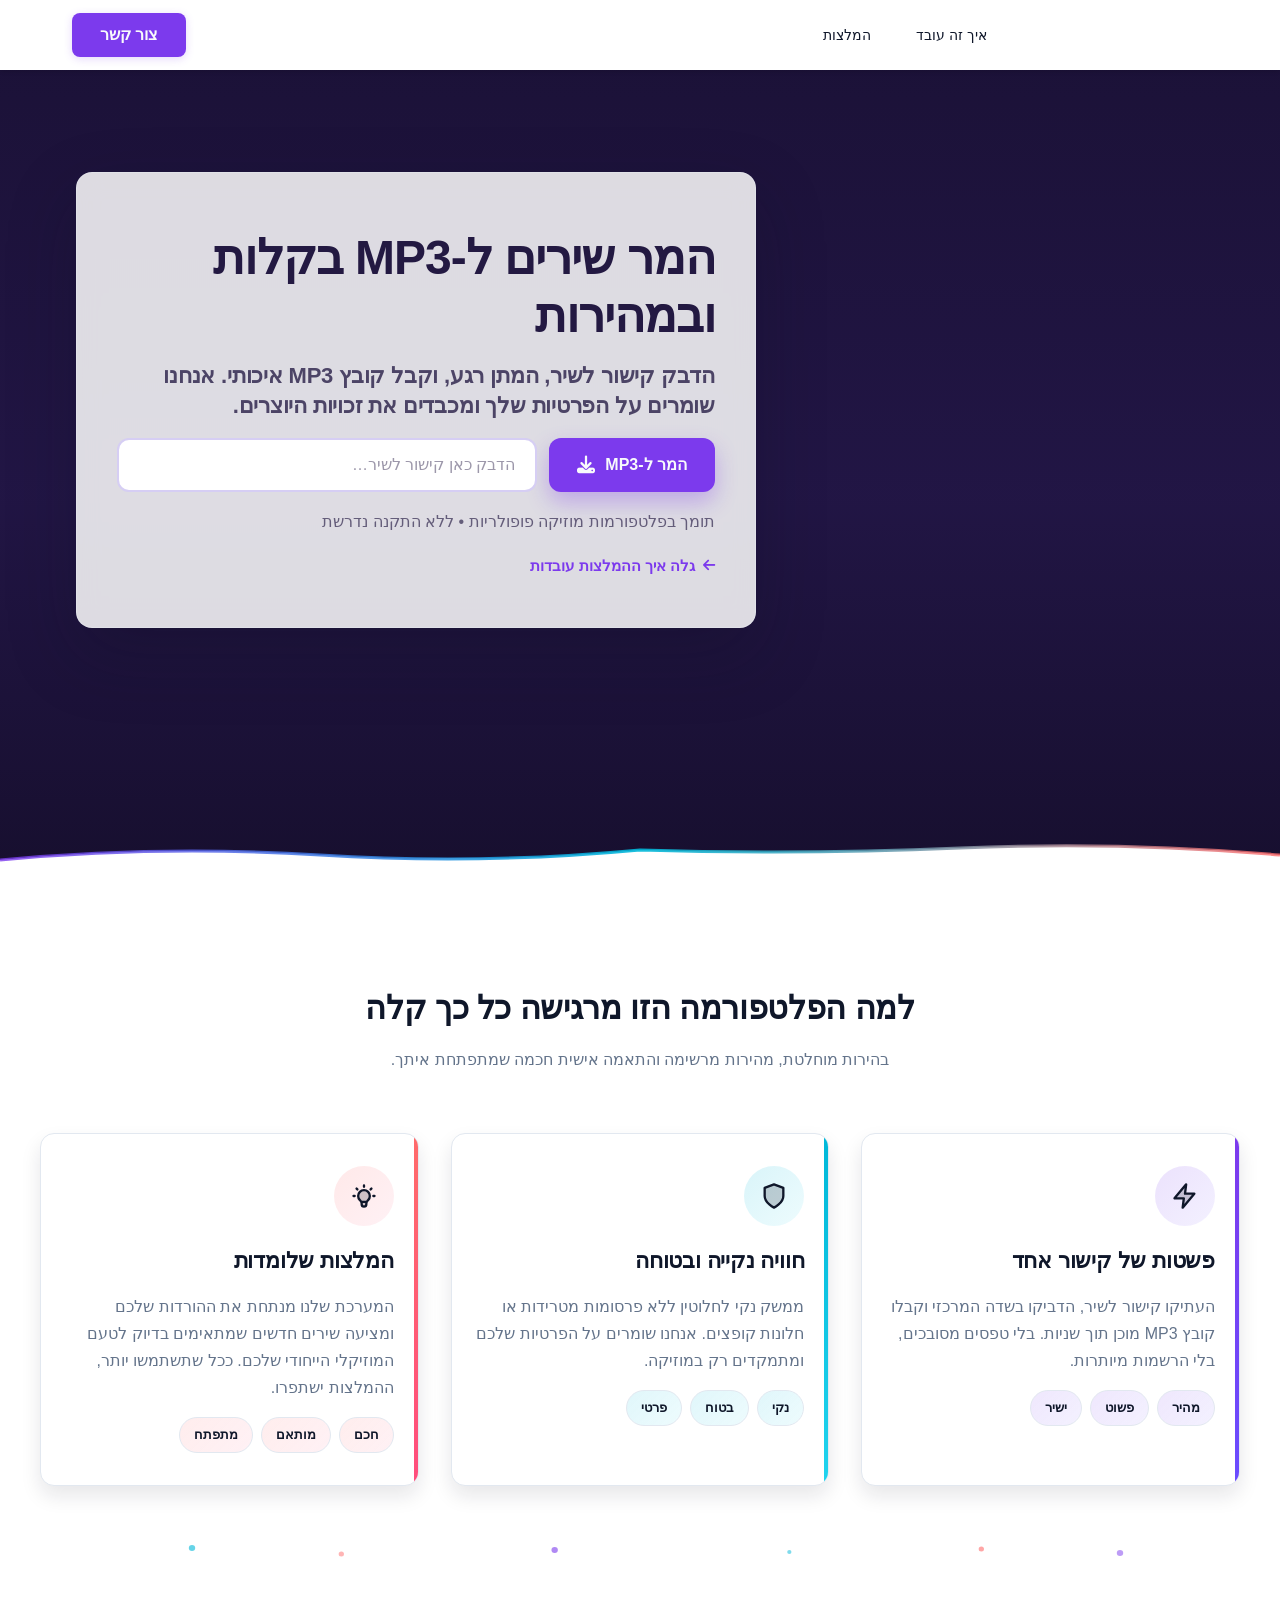
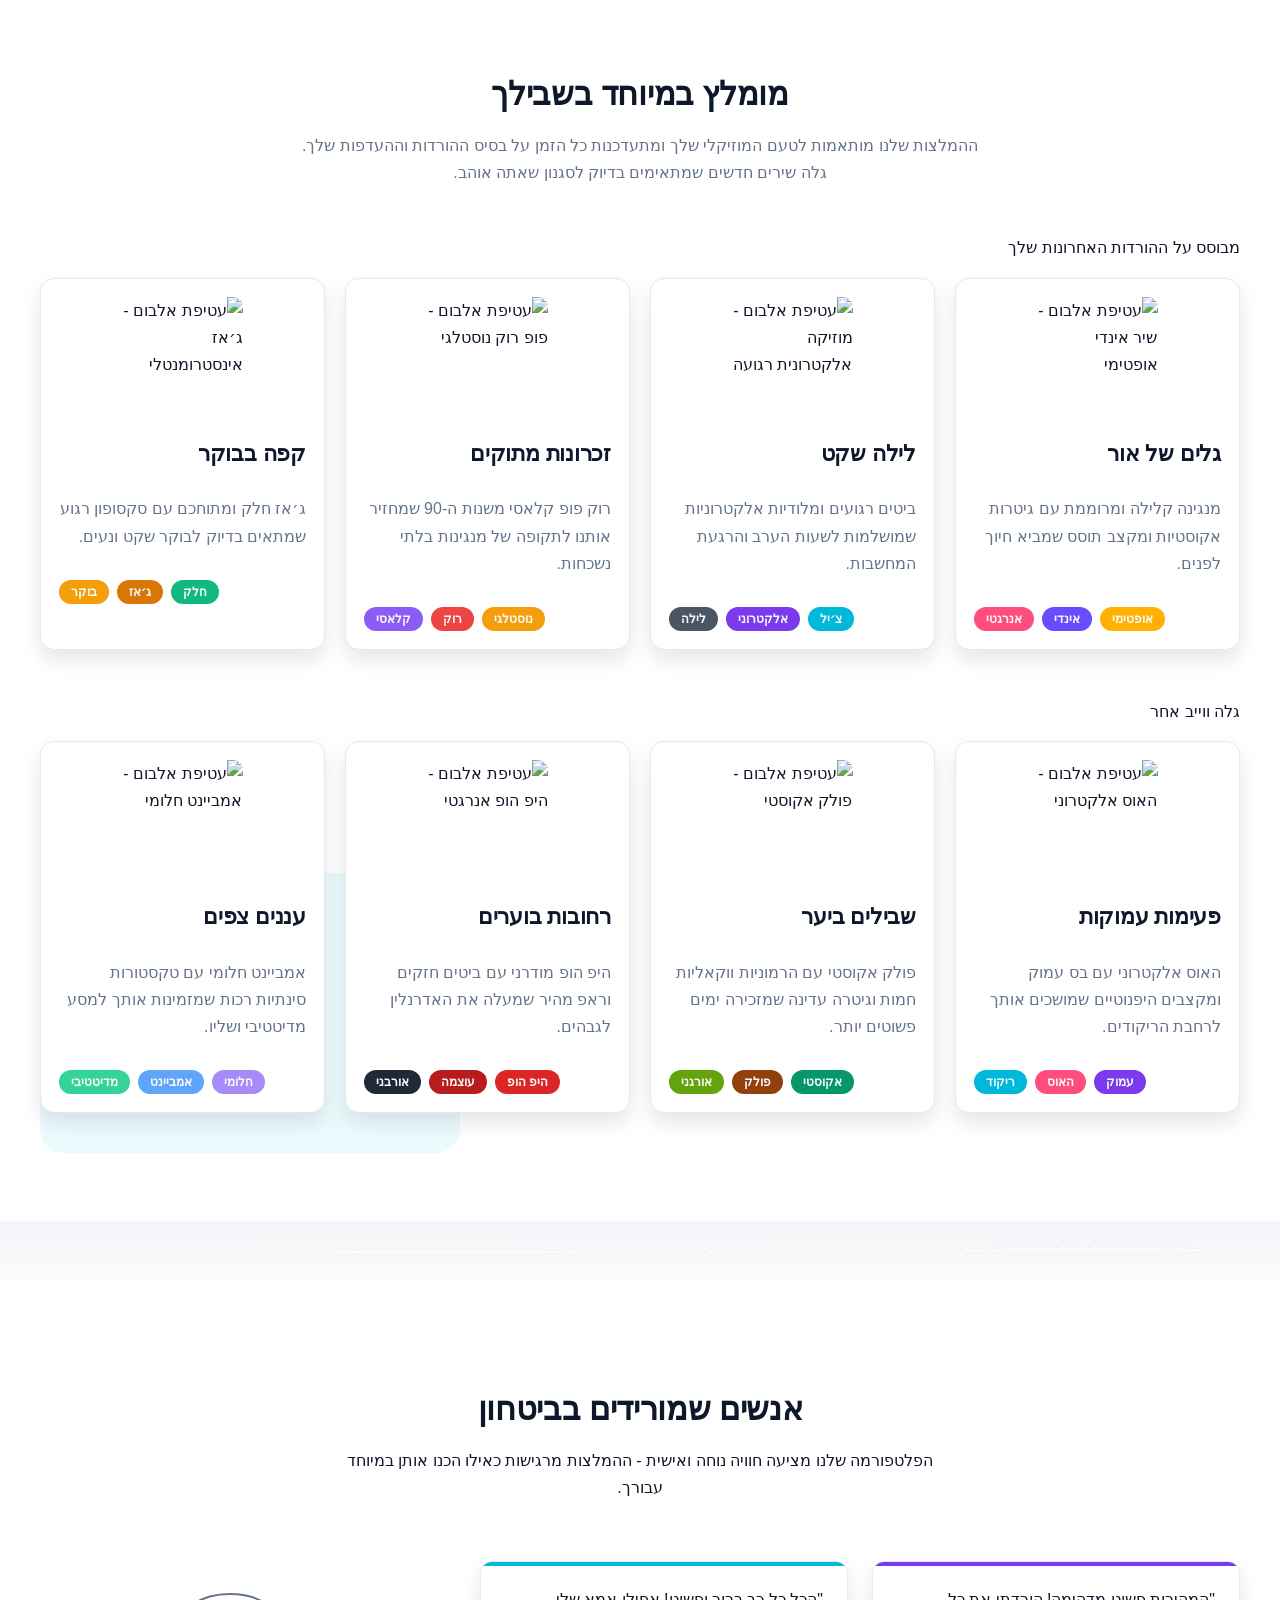
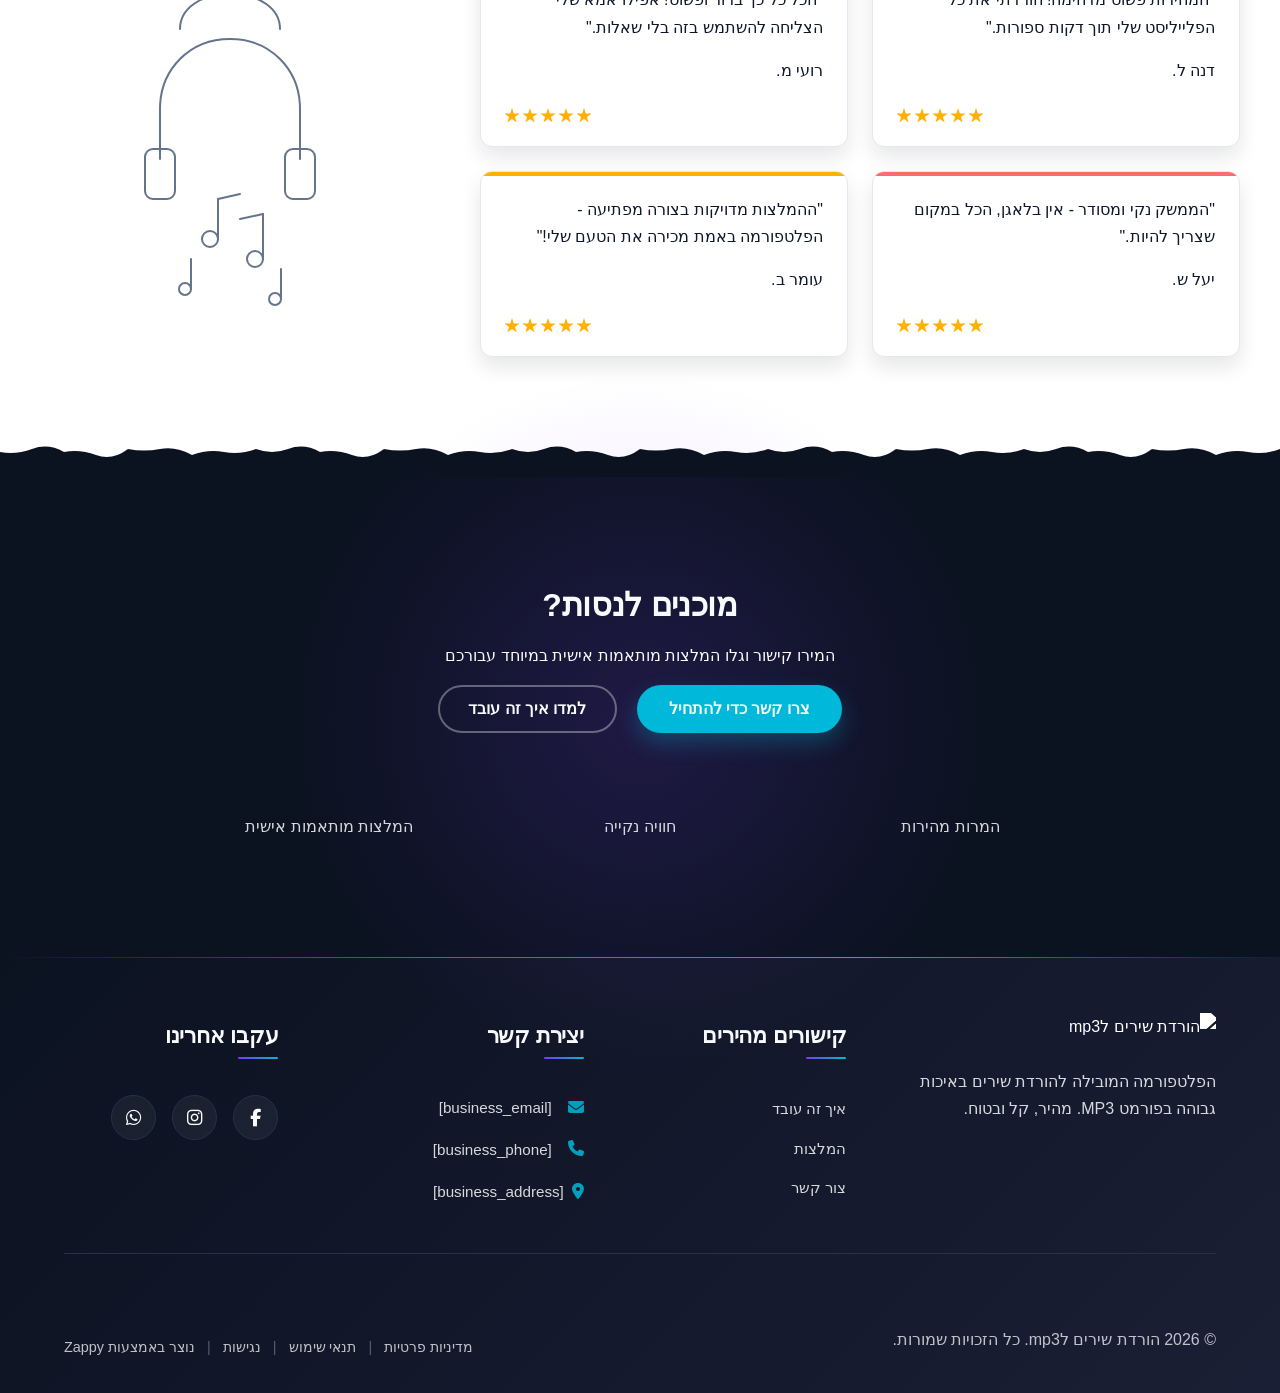
==== public/index.html @ da648899 "Background sync: Progressive GitHub Sync" ====
<!doctype html><html dir="rtl" lang="he"><head><meta charset="UTF-8"><meta content="width=device-width,initial-scale=1" name="viewport"><meta content="index, follow" name="robots"><title>המר והורד שירים באיכות מושלמת — הורדת שירים לmp3</title><meta content="פלטפורמת הורדת שירים חכמה עם מנוע המלצות אישי. המר שירים ל-MP3 באיכות גבוהה בקליק אחד וגלה מוזיקה חדשה המותאמת בדיוק לטעם שלך." name="description"><meta content="הורדת שירים לmp3, המרת שירים ל-MP3, הורדת שירים mp3 בחינם, מוזיקה דיגיטלית, פלטפורמת מוזיקה" name="keywords"><script>!function(){"use strict";var t="79d9c6de-2b30-44ab-995c-a92925bf8f24",e="https://api.zappy5.com/api/analytics/track",a=18e5,n=2592e6,o=!0,i=!0,r=!0;var s=function(){var e="zappy_visitor_"+t,a=null;try{if(a=localStorage.getItem(e)){var o=JSON.parse(a),i=Date.now();if(i-o.created<n)return o.lastSeen=i,localStorage.setItem(e,JSON.stringify(o)),o.id}}catch(t){console.warn("Zappy Analytics: LocalStorage not available")}var r="zv_"+Date.now()+"_"+Math.random().toString(36).substr(2,9);try{localStorage.setItem(e,JSON.stringify({id:r,created:Date.now(),lastSeen:Date.now()}))}catch(t){}return r}(),c=function(){var e="zappy_session_"+t,n=null;try{if(n=sessionStorage.getItem(e)){var o=JSON.parse(n),i=Date.now();if(i-o.timestamp<a)return o.timestamp=i,sessionStorage.setItem(e,JSON.stringify(o)),o.id}}catch(t){console.warn("Zappy Analytics: SessionStorage not available")}var r="zs_"+Date.now()+"_"+Math.random().toString(36).substr(2,9);try{sessionStorage.setItem(e,JSON.stringify({id:r,timestamp:Date.now()}))}catch(t){}return r}();function l(a,n){n=n||{};var o={website_id:t,event_type:a,page_path:window.location.pathname,referrer:document.referrer||"direct",visitor_id:s,session_id:c,metadata:n};if(navigator.sendBeacon){var i=new Blob([JSON.stringify(o)],{type:"application/json"});navigator.sendBeacon(e,i)}else fetch(e,{method:"POST",headers:{"Content-Type":"application/json"},body:JSON.stringify(o),keepalive:!0}).catch(function(t){console.warn("Zappy Analytics: Failed to track event",t)})}o&&l("pageview",{title:document.title,url:window.location.href}),i&&document.addEventListener("click",function(t){var e=t.target;if("BUTTON"===e.tagName||e.closest("button")){var a="BUTTON"===e.tagName?e:e.closest("button");l("click",{element:"button",text:a.textContent.trim().substring(0,100),id:a.id||null,class:a.className||null})}else if("A"===e.tagName||e.closest("a")){var n="A"===e.tagName?e:e.closest("a");l("navigation",{element:"link",text:n.textContent.trim().substring(0,100),href:n.href,external:n.hostname!==window.location.hostname})}},!0),r&&document.addEventListener("submit",function(t){var e=t.target;l("form_submit",{form_id:e.id||null,form_name:e.name||null,form_action:e.action||null,form_method:e.method||"GET"})},!0);var d=Date.now();window.addEventListener("beforeunload",function(){l("page_unload",{time_on_page:Math.floor((Date.now()-d)/1e3),page_path:window.location.pathname})}),window.zappyAnalytics={track:l,getVisitorId:function(){return s},getSessionId:function(){return c}}}()</script><meta content="המר והורד שירים באיכות מושלמת — הורדת שירים לmp3" property="og:title"><meta content="פלטפורמת הורדת שירים חכמה עם מנוע המלצות אישי. המר שירים ל-MP3 באיכות גבוהה בקליק אחד וגלה מוזיקה חדשה המותאמת בדיוק לטעם שלך." property="og:description"><meta content="website" property="og:type"><meta content="he_IL" property="og:locale"><meta content="summary_large_image" name="twitter:card"><meta content="המר והורד שירים באיכות מושלמת — הורדת שירים לmp3" name="twitter:title"><meta content="פלטפורמת הורדת שירים חכמה עם מנוע המלצות אישי. המר שירים ל-MP3 באיכות גבוהה בקליק אחד וגלה מוזיקה חדשה המותאמת בדיוק לטעם שלך." name="twitter:description"><link href="https://cdnjs.cloudflare.com/ajax/libs/font-awesome/6.4.0/css/all.min.css" rel="stylesheet"><link href="/assets/favicon.ico" rel="icon" type="image/x-icon"><link href="/assets/favicon-16x16.png" rel="icon" type="image/png" sizes="16x16"><link href="/assets/favicon-32x32.png" rel="icon" type="image/png" sizes="32x32"><link href="/assets/favicon-48x48.png" rel="icon" type="image/png" sizes="48x48"><link href="/assets/favicon-192x192.png" rel="icon" type="image/png" sizes="192x192"><link href="/assets/favicon-512x512.png" rel="icon" type="image/png" sizes="512x512"><link href="/assets/apple-touch-icon.png" rel="apple-touch-icon"><link href="https://cdn.jsdelivr.net/npm/vanilla-cookieconsent@3/dist/cookieconsent.css" rel="stylesheet"><script src="https://cdn.jsdelivr.net/npm/vanilla-cookieconsent@3/dist/cookieconsent.umd.js"></script><script src="https://cdn.jsdelivr.net/gh/mickidum/acc_toolbar/acctoolbar/acctoolbar.min.js"></script><link href="/styles.css" rel="stylesheet"><style id="zappy-dropdown-submenu-styles">#navMenu li:has(.sub-menu),.nav-menu li:has(.sub-menu),.navbar li:has(.sub-menu),nav li:has(.sub-menu){position:relative}#navMenu .sub-menu,.nav-menu .sub-menu,.navbar .sub-menu,nav .sub-menu{display:block!important;position:absolute!important;top:100%;left:0;min-width:220px;background:#fff;border-radius:8px;box-shadow:0 8px 25px rgba(0,0,0,.15);padding:8px 0;opacity:0;visibility:hidden;transform:translateY(10px);transition:all .3s ease;z-index:1000;list-style:none;pointer-events:none}#navMenu li:hover>.sub-menu,.nav-menu li:hover>.sub-menu,.navbar li:hover>.sub-menu,nav li:hover>.sub-menu{opacity:1!important;visibility:visible!important;transform:translateY(0)!important;pointer-events:auto!important}.sub-menu li{list-style:none;margin:0;padding:0}.sub-menu a{display:block!important;padding:10px 16px!important;color:var(--text-dark,#333)!important;font-weight:500;text-decoration:none;white-space:nowrap;transition:background-color .2s}.sub-menu a:hover{background-color:#f5f5f5}[dir=rtl] .nav-menu .sub-menu,[dir=rtl] .navbar .sub-menu,[dir=rtl] nav .sub-menu,html[lang=ar] .nav-menu .sub-menu,html[lang=ar] .navbar .sub-menu,html[lang=ar] nav .sub-menu,html[lang=he] .nav-menu .sub-menu,html[lang=he] .navbar .sub-menu,html[lang=he] nav .sub-menu{left:auto!important;right:0!important}.sub-menu:empty,.sub-menu:not(:has(li)),.sub-menu:not(:has(li:not(.zappy-hidden-menu-item))){display:none!important;opacity:0!important;visibility:hidden!important;pointer-events:none!important}li:has(.menu-group-title):hover>.sub-menu{opacity:1!important;visibility:visible!important;transform:translateY(0)!important;pointer-events:auto!important}#navMenu>li>.menu-group-title,.nav-menu>li>.menu-group-title{display:inline-block;padding:.5rem 1rem;cursor:default;user-select:none}@media (max-width:768px){#navMenu .sub-menu,.nav-menu .sub-menu,.navbar .sub-menu,nav .sub-menu{position:static!important;transform:none!important;box-shadow:none!important;background:0 0!important;max-height:0;overflow:hidden;opacity:0;visibility:hidden;transition:max-height .3s ease,opacity .3s ease;padding:0!important;border-radius:0!important}.sub-menu.mobile-expanded{max-height:500px!important;opacity:1!important;visibility:visible!important;padding:8px 0 8px 16px!important}[dir=rtl] .sub-menu.mobile-expanded,html[lang=he] .sub-menu.mobile-expanded{padding:8px 16px 8px 0!important}#navMenu li:hover>.sub-menu,.nav-menu li:hover>.sub-menu,.navbar li:hover>.sub-menu,nav li:hover>.sub-menu{opacity:0;visibility:hidden;pointer-events:none}#navMenu li>.sub-menu.mobile-expanded,.nav-menu li>.sub-menu.mobile-expanded,.navbar li>.sub-menu.mobile-expanded,nav li>.sub-menu.mobile-expanded{opacity:1!important;visibility:visible!important;pointer-events:auto!important}#navMenu li:has(.sub-menu),.nav-menu li:has(.sub-menu),.navbar li:has(.sub-menu),nav li:has(.sub-menu){display:flex!important;flex-wrap:wrap!important;align-items:center!important;position:relative!important;min-height:44px!important}#navMenu li:has(.sub-menu)>a,.nav-menu li:has(.sub-menu)>a,.navbar li:has(.sub-menu)>a,nav li:has(.sub-menu)>a{flex:1!important;min-width:0!important}#navMenu li:has(.sub-menu)>.menu-group-title,.nav-menu li:has(.sub-menu)>.menu-group-title,.navbar li:has(.sub-menu)>.menu-group-title,nav li:has(.sub-menu)>.menu-group-title{flex:1!important;min-width:0!important;padding:0!important;line-height:inherit!important}#navMenu li:has(.sub-menu)>.sub-menu,.nav-menu li:has(.sub-menu)>.sub-menu,.navbar li:has(.sub-menu)>.sub-menu,nav li:has(.sub-menu)>.sub-menu{flex-basis:100%!important;width:100%!important}#navMenu li:has(.sub-menu)>a [class*=arrow],#navMenu li:has(.sub-menu)>a [class*=chevron],.nav-menu li:has(.sub-menu)>a .fa-angle-down,.nav-menu li:has(.sub-menu)>a .fa-chevron-down,.nav-menu li:has(.sub-menu)>a [class*=arrow],.nav-menu li:has(.sub-menu)>a [class*=chevron],nav li:has(.sub-menu)>a [class*=arrow],nav li:has(.sub-menu)>a [class*=chevron]{display:none!important;visibility:hidden!important}.mobile-submenu-toggle{display:flex!important;align-items:center!important;justify-content:center!important;width:44px!important;height:auto!important;background:0 0!important;border:none!important;cursor:pointer!important;color:var(--text-dark)!important;position:static!important;flex-shrink:0!important;align-self:stretch!important;z-index:2!important;padding:0!important;margin:0!important}.mobile-submenu-toggle::after{content:''!important;width:0!important;height:0!important;border-left:6px solid transparent!important;border-right:6px solid transparent!important;border-top:7px solid currentColor!important;transition:transform .3s ease!important}.mobile-submenu-toggle.expanded::after{transform:rotate(180deg)!important}.sub-menu a{padding:10px 0!important;display:block!important;color:var(--text-dark)!important}.navbar .sub-menu li a,.zappy-products-dropdown .sub-menu a,nav.navbar .sub-menu li a{color:var(--text-dark)!important}}@media (min-width:769px){.mobile-submenu-toggle{display:none!important}}</style><style id="mobile-lang-menu-deployed-css">@media (max-width:768px){.lang-switcher,.nav-container .lang-switcher,.nav-cta-container .lang-switcher,.nav-ecommerce-icons .lang-switcher,.nav-icons-left .lang-switcher,.navbar .lang-switcher,.navbar .nav-cta-container .lang-switcher{display:none!important}.mobile-lang-menu{width:100%;border-top:1px solid rgba(128,128,128,.2);padding:8px 0 0 0;margin-top:8px}.mobile-lang-toggle{display:flex!important;align-items:center;justify-content:space-between;width:100%;padding:12px 16px;background:0 0;border:none;cursor:pointer;font-size:15px;color:inherit;font-family:inherit}.mobile-lang-toggle::after{content:'';display:inline-block;width:8px;height:8px;border-right:2px solid currentColor;border-bottom:2px solid currentColor;transform:rotate(45deg);transition:transform .3s ease;margin-left:8px}.mobile-lang-toggle.expanded::after{transform:rotate(-135deg)}.mobile-lang-options{max-height:0;overflow:hidden;transition:max-height .3s ease}.mobile-lang-options.expanded{max-height:300px}.mobile-lang-option{display:flex!important;align-items:center;gap:10px;padding:10px 24px;text-decoration:none;color:inherit;font-size:14px;font-family:inherit}.mobile-lang-option:hover{background:rgba(128,128,128,.1)}.mobile-lang-option.active{font-weight:600;opacity:.7;pointer-events:none}.mobile-lang-option img{width:20px;height:20px;border-radius:50%}}@media (min-width:769px){.mobile-lang-menu{display:none!important}}</style><style id="zappy-widget-visibility">#mic-access-tool-box,#mic-access-tool-general-button,#mic-init-access-tool #mic-access-tool-box,#mic-init-access-tool #mic-access-tool-general-button,#mic-init-access-tool .mic-access-tool-general-button,._access-icon,._access-menu,.mic-access-tool-box,.mic-access-tool-general-button,div[id*=mic-access-tool-box]{display:none!important;visibility:hidden!important;opacity:0!important;pointer-events:none!important}</style></head><body><nav class="navbar" dir="rtl"><button class="mobile-toggle" aria-label="Menu" id="mobileToggle"><svg viewbox="0 0 24 24" fill="none" height="24" width="24" class="hamburger-icon"><path d="M3 12h18M3 6h18M3 18h18" stroke="currentColor" stroke-width="2" stroke-linecap="round"></path></svg><svg viewbox="0 0 24 24" fill="none" height="24" width="24" class="close-icon" style="display:none"><path d="M18 6L6 18M6 6l12 12" stroke="currentColor" stroke-width="2" stroke-linecap="round"></path></svg></button><button class="phone-header-btn" aria-label="Call"><svg viewbox="0 0 24 24" fill="currentColor" height="20" width="20"><path d="M22 16.92v3a2 2 0 0 1-2.18 2 19.79 19.79 0 0 1-8.63-3.07 19.5 19.5 0 0 1-6-6 19.79 19.79 0 0 1-3.07-8.67A2 2 0 0 1 4.11 2h3a2 2 0 0 1 2 1.72 12.84 12.84 0 0 0 .7 2.81 2 2 0 0 1-.45 2.11L8.09 9.91a16 16 0 0 0 6 6l1.27-1.27a2 2 0 0 1 2.11-.45 12.84 12.84 0 0 0 2.81.7A2 2 0 0 1 22 16.92z"></path></svg></button><div class="nav-container"><div class="nav-right-group"><div class="nav-brand"><a href="/" class="logo-link"><img alt="הורדת שירים לmp3" src="/assets/business-logo.webp" class="logo"></a></div><ul class="nav-menu" id="navMenu"><li><a href="/how-it-works">איך זה עובד</a></li><li><a href="/recommendations">המלצות</a></li></ul></div><div class="nav-cta-container"><a href="/contact" class="nav-cta-btn">צור קשר</a></div></div></nav><script>window.addEventListener("load",function(){const e=document.querySelector(".navbar, nav, header");if(!e)return void console.log("[Navbar] Navbar element not found");let t=document.getElementById("mobileToggle")||document.querySelector(".mobile-toggle")||document.querySelector(".hamburger")||document.querySelector(".hamburger-menu")||document.querySelector(".menu-toggle")||document.querySelector(".burger-menu")||document.querySelector('[aria-label="Menu"]')||document.querySelector('[aria-label="תפריט"]');const o=document.querySelector(".phone-header-btn"),n=window.getComputedStyle(e);let r=n.backgroundColor;if(console.log("[Navbar] Initial navbar background:",r),"transparent"===r||"rgba(0, 0, 0, 0)"===r||r.startsWith("rgba")&&r.includes(", 0)")){const e=n.backgroundImage;if(e&&"none"!==e)console.log("[Navbar] Navbar has background image/gradient, using dark text"),r="rgb(240, 240, 240)";else{const e=window.getComputedStyle(document.body).backgroundColor;console.log("[Navbar] Navbar transparent, using body background:",e),r=e}}const i=r.match(/\d+/g);if(i&&i.length>=3){const e=(.299*parseInt(i[0])+.587*parseInt(i[1])+.114*parseInt(i[2]))/255;console.log("[Navbar] Mobile button colors preserved from Claude CSS (luminance:",e.toFixed(2)+")");const n=document.createElement("style");n.id="zappy-mobile-nav-fix";document.documentElement.lang;document.documentElement.dir,n.textContent='\n        /* Hide mobile buttons on desktop, show only on mobile */\n        @media (min-width: 769px) {\n          .mobile-toggle,\n          .phone-header-btn {\n            display: none !important;\n          }\n        }\n        \n        /* Show and position mobile buttons correctly on mobile */\n        @media (max-width: 768px) {\n          .mobile-toggle,\n          .phone-header-btn {\n            position: absolute !important;\n            top: 50% !important;\n            transform: translateY(-50%) !important;\n            z-index: 1001 !important;\n            display: flex !important;\n            align-items: center !important;\n            justify-content: center !important;\n            width: 36px !important;\n            height: 36px !important;\n            border-radius: 50% !important;\n            border: none !important;\n            cursor: pointer !important;\n            padding: 6px !important;\n            background: none !important;\n            color: var(--nav-text, var(--text-dark)) !important;\n          }\n          \n          /* LTR positioning (default): hamburger LEFT, phone RIGHT */\n          html:not([dir="rtl"]):not([lang="he"]):not([lang="ar"]) .mobile-toggle,\n          html[dir="ltr"] .mobile-toggle {\n            left: 12px !important;\n            right: auto !important;\n          }\n          html:not([dir="rtl"]):not([lang="he"]):not([lang="ar"]) .phone-header-btn,\n          html[dir="ltr"] .phone-header-btn {\n            right: 12px !important;\n            left: auto !important;\n          }\n          \n          /* RTL positioning: hamburger RIGHT, phone LEFT */\n          html[dir="rtl"] .mobile-toggle,\n          html[lang="he"] .mobile-toggle,\n          html[lang="ar"] .mobile-toggle {\n            right: 12px !important;\n            left: auto !important;\n          }\n          html[dir="rtl"] .phone-header-btn,\n          html[lang="he"] .phone-header-btn,\n          html[lang="ar"] .phone-header-btn {\n            left: 12px !important;\n            right: auto !important;\n          }\n          \n          /* CRITICAL: Ensure nav-container has min-height on mobile */\n          /* All children are positioned absolutely/fixed on mobile, so height:auto collapses to 0 */\n          .nav-container {\n            min-height: 70px !important;\n            position: relative !important;\n          }\n          \n          /* Ensure SVG icons are properly sized and inherit color */\n          .mobile-toggle svg,\n          .phone-header-btn svg {\n            width: 24px !important;\n            height: 24px !important;\n            /* Don\'t force display - let JavaScript control hamburger/close toggle */\n          }\n          \n          /* Reset nav-cta-container on mobile - remove desktop box-shadow/padding */\n          /* that creates a visible ghost box when CTA button is hidden */\n          .nav-cta-container {\n            box-shadow: none !important;\n            padding: 0 !important;\n          }\n          \n          /* Hide nav-cta-container entirely on mobile when there\'s no lang-switcher */\n          /* (only the CTA button is inside, and it\'s hidden on mobile) */\n          .nav-cta-container:not(:has(.lang-switcher)) {\n            display: none !important;\n          }\n          \n          /* CRITICAL: Prevent hero image fade gradient from bleeding over headline text */\n          /* The .image-fade-gradient has bottom: -30px (extends below parent) */\n          /* On mobile stacked layout, this overlaps the h1 text below the image */\n          .hero-image-column {\n            overflow: hidden !important;\n          }\n          .image-fade-gradient {\n            bottom: 0 !important;\n          }\n          \n          /* Hide desktop language switcher on mobile - hamburger menu handles it */\n          /* High specificity to override stored CSS */\n          .lang-switcher,\n          .nav-cta-container .lang-switcher,\n          .nav-container .lang-switcher,\n          .navbar .lang-switcher,\n          .navbar .nav-cta-container .lang-switcher {\n            display: none !important;\n          }\n        }\n      ';const r=document.getElementById("zappy-mobile-nav-fix");r&&r.remove(),document.head.appendChild(n),console.log("[Navbar] Critical CSS injected for mobile nav positioning");const l=window.innerWidth<=768;if(t){const e=t.querySelector(".hamburger-icon"),o=t.querySelector(".close-icon");e&&(e.style.setProperty("width","24px","important"),e.style.setProperty("height","24px","important"),e.style.setProperty("display","block","important")),o&&(o.style.setProperty("width","24px","important"),o.style.setProperty("height","24px","important"),o.style.setProperty("display","none","important")),l?(t.style.setProperty("position","absolute","important"),t.style.setProperty("top","50%","important"),t.style.setProperty("transform","translateY(-50%)","important"),t.style.setProperty("z-index","1001","important"),t.style.removeProperty("left"),t.style.removeProperty("right"),console.log("[Navbar] Mobile toggle positioning applied (mobile viewport)")):(t.style.removeProperty("position"),t.style.removeProperty("top"),t.style.removeProperty("transform"),t.style.removeProperty("z-index"),t.style.removeProperty("left"),t.style.removeProperty("right"),console.log("[Navbar] Desktop viewport - cleared mobile toggle inline positioning"))}if(o){const e=o.querySelector("svg");e&&(e.style.width="24px",e.style.height="24px",e.setAttribute("width","24"),e.setAttribute("height","24")),l?(o.style.setProperty("position","absolute","important"),o.style.setProperty("top","50%","important"),o.style.setProperty("transform","translateY(-50%)","important"),o.style.setProperty("z-index","1001","important"),o.style.removeProperty("left"),o.style.removeProperty("right"),console.log("[Navbar] Phone button positioning applied (mobile viewport)")):(o.style.removeProperty("position"),o.style.removeProperty("top"),o.style.removeProperty("transform"),o.style.removeProperty("z-index"),o.style.removeProperty("left"),o.style.removeProperty("right"),console.log("[Navbar] Desktop viewport - cleared phone button inline positioning"))}}else console.log("[Navbar] Could not parse background color:",r);t=document.getElementById("mobileToggle")||document.querySelector(".mobile-toggle")||document.querySelector(".hamburger")||document.querySelector(".hamburger-menu")||document.querySelector(".menu-toggle")||document.querySelector(".burger-menu")||document.querySelector('[aria-label="Menu"]')||document.querySelector('[aria-label="תפריט"]');const l=document.getElementById("navMenu")||document.querySelector(".nav-menu")||document.querySelector(".nav-links")||document.querySelector("nav ul:not(.submenu)");if(!t||!l)return void console.log("[Navbar] Mobile toggle or menu not found:",{toggle:!!t,menu:!!l});l.id||(l.id="navMenu"),console.log("[Navbar] Initializing mobile menu...");const a=t.cloneNode(!0);t.parentNode.replaceChild(a,t),a.addEventListener("click",function(e){e.preventDefault(),e.stopPropagation();const t=this.querySelector(".hamburger-icon"),o=this.querySelector(".close-icon");l.classList.contains("active")?(l.classList.remove("active"),t&&t.style.setProperty("display","block","important"),o&&o.style.setProperty("display","none","important"),document.body.style.overflow="",console.log("[Navbar] Menu closed")):(l.classList.add("active"),t&&t.style.setProperty("display","none","important"),o&&o.style.setProperty("display","block","important"),document.body.style.overflow="hidden",console.log("[Navbar] Menu opened"))}),l.querySelectorAll("a").forEach(function(e){e.addEventListener("click",function(){if("#"===this.getAttribute("href"))return;const e=a.querySelector(".hamburger-icon"),t=a.querySelector(".close-icon");l.classList.remove("active"),e&&e.style.setProperty("display","block","important"),t&&t.style.setProperty("display","none","important"),document.body.style.overflow="",console.log("[Navbar] Menu closed (link clicked)")})});var s=l.querySelectorAll(".dropdown-toggle");s.forEach(function(e){e.addEventListener("click",function(e){e.preventDefault(),e.stopPropagation();var t=this.closest(".nav-dropdown");t&&(t.parentNode.querySelectorAll(".nav-dropdown.open").forEach(function(e){e!==t&&e.classList.remove("open")}),t.classList.toggle("open"),console.log("[Navbar] Dropdown toggled:",t.classList.contains("open")?"open":"closed"))})}),document.addEventListener("click",function(e){e.target.closest(".nav-dropdown")||document.querySelectorAll(".nav-dropdown.open").forEach(function(e){e.classList.remove("open")})}),console.log("[Navbar] Dropdown handlers initialized for "+s.length+" dropdowns"),o&&o.addEventListener("click",function(){const e=document.querySelectorAll('a[href^="tel:"]'),t=e.length>0?e[0].getAttribute("href").replace("tel:",""):"[business_phone]";window.location.href="tel:"+t,console.log("[Navbar] Phone button clicked")}),console.log("[Navbar] Mobile menu initialized successfully");const p=function(){const e=document.querySelector(".whatsapp-float");e&&(window.innerWidth>=769?(e.style.setProperty("display","none","important"),e.style.setProperty("visibility","hidden","important"),e.style.setProperty("opacity","0","important"),e.style.setProperty("pointer-events","none","important"),console.log("[WhatsApp] Button hidden on desktop")):(e.style.removeProperty("display"),e.style.removeProperty("visibility"),e.style.removeProperty("opacity"),e.style.removeProperty("pointer-events"),console.log("[WhatsApp] Button visible on mobile")))};let c;p(),window.addEventListener("resize",function(){clearTimeout(c),c=setTimeout(p,100)})})</script><main><section class="index-hero-section" data-layout-spec="בית-hero" data-hero-type="fullscreen-card"><img alt="רקע מוזיקלי תוסס עם גלי אודיו ואפקטים צבעוניים" src="/assets/site-index-hero-bg-1.webp" data-context="Vibrant modern music scene with neon purple, cyan, and gold accents - abstract audio waveforms and sound visualization, slightly defocused atmospheric photography with dynamic energy, colorful gradient lighting suggesting rhythm and beat, professional studio quality for a music download platform, high-energy vibe" data-placeholder="index-hero-bg-1" height="1080" width="1920" class="index-hero-section__bg-image" data-hero-bg="true"><div class="index-hero-section__scrim"></div><div class="index-hero-section__overlay"><div class="index-hero-section__content-card"><h1 class="index-hero-section__title">המר שירים ל-MP3 בקלות ובמהירות</h1><h3 class="index-hero-section__subtitle">הדבק קישור לשיר, המתן רגע, וקבל קובץ MP3 איכותי. אנחנו שומרים על הפרטיות שלך ומכבדים את זכויות היוצרים.</h3><div class="index-hero-section__demo-form"><input class="index-hero-section__url-input" placeholder="הדבק כאן קישור לשיר…" readonly=""><button class="index-hero-section__cta-primary"><i class="fas fa-download" aria-hidden="true"></i><span>המר ל-MP3</span></button></div><p class="index-hero-section__helper-text">תומך בפלטפורמות מוזיקה פופולריות • ללא התקנה נדרשת</p><a href="#recommendations" class="index-hero-section__cta-secondary"><span>גלה איך ההמלצות עובדות</span><i class="fas fa-arrow-left" aria-hidden="true"></i></a></div></div><div class="index-hero-section__divider-wrapper"><svg viewbox="0 0 1200 100" xmlns="http://www.w3.org/2000/svg" aria-hidden="true" data-no-icon-edit="true" preserveaspectratio="none"><defs><linearGradient id="index-hero-wave-gradient" x1="0%" x2="100%" y1="0%" y2="0%"><stop offset="0%" style="stop-color:#7C3AED;stop-opacity:0.8"></stop><stop offset="50%" style="stop-color:#00B8D9;stop-opacity:0.9"></stop><stop offset="100%" style="stop-color:#FF6B6B;stop-opacity:0.8"></stop></linearGradient></defs><path d="M0,100 L0,60 Q150,45 300,55 T600,50 Q750,55 900,48 T1200,55 L1200,100 Z" fill="var(--bg-light)"></path><path d="M0,60 Q150,45 300,55 T600,50 Q750,55 900,48 T1200,55" stroke="url(#index-hero-wave-gradient)" stroke-width="3" fill="var(--bg-light)"></path></svg></div></section><section class="index-benefits-section" data-layout-spec="בית-benefits"><div class="index-benefits-container"><div class="index-benefits-header"><h2>למה הפלטפורמה הזו מרגישה כל כך קלה</h2><p class="index-benefits-intro">בהירות מוחלטת, מהירות מרשימה והתאמה אישית חכמה שמתפתחת איתך.</p></div><div class="index-benefits-grid"><div class="index-benefits-card"><div class="index-benefits-card-accent" style="background:linear-gradient(180deg,#7c3aed 0,#6a4cff 100%)"></div><div class="index-benefits-icon-wrapper" style="background:linear-gradient(135deg,rgba(124,58,237,.15) 0,rgba(106,76,255,.08) 100%)"><svg viewbox="0 0 24 24" xmlns="http://www.w3.org/2000/svg" fill="none" height="28" width="28" data-element-type="icon" data-icon-type="svg"><path d="M13 2L3 14h8l-1 8 10-12h-8l1-8z" stroke="currentColor" stroke-width="2" stroke-linecap="round" fill="currentColor" fill-opacity="0.2" stroke-linejoin="round"></path></svg></div><h3>פשטות של קישור אחד</h3><p>העתיקו קישור לשיר, הדביקו בשדה המרכזי וקבלו קובץ MP3 מוכן תוך שניות. בלי טפסים מסובכים, בלי הרשמות מיותרות.</p><div class="index-benefits-chips"><span class="index-benefits-chip" style="background:linear-gradient(135deg,rgba(124,58,237,.12) 0,rgba(106,76,255,.08) 100%)">מהיר</span><span class="index-benefits-chip" style="background:linear-gradient(135deg,rgba(124,58,237,.12) 0,rgba(106,76,255,.08) 100%)">פשוט</span><span class="index-benefits-chip" style="background:linear-gradient(135deg,rgba(124,58,237,.12) 0,rgba(106,76,255,.08) 100%)">ישיר</span></div></div><div class="index-benefits-card"><div class="index-benefits-card-accent" style="background:linear-gradient(180deg,#00b8d9 0,#20d3ee 100%)"></div><div class="index-benefits-icon-wrapper" style="background:linear-gradient(135deg,rgba(0,184,217,.15) 0,rgba(32,211,238,.08) 100%)"><svg viewbox="0 0 24 24" xmlns="http://www.w3.org/2000/svg" fill="none" height="28" width="28" data-element-type="icon" data-icon-type="svg"><path d="M12 22s8-4 8-10V5l-8-3-8 3v7c0 6 8 10 8 10z" stroke="currentColor" stroke-width="2" stroke-linecap="round" fill="currentColor" fill-opacity="0.2" stroke-linejoin="round"></path></svg></div><h3>חוויה נקייה ובטוחה</h3><p>ממשק נקי לחלוטין ללא פרסומות מטרידות או חלונות קופצים. אנחנו שומרים על הפרטיות שלכם ומתמקדים רק במוזיקה.</p><div class="index-benefits-chips"><span class="index-benefits-chip" style="background:linear-gradient(135deg,rgba(0,184,217,.12) 0,rgba(32,211,238,.08) 100%)">נקי</span><span class="index-benefits-chip" style="background:linear-gradient(135deg,rgba(0,184,217,.12) 0,rgba(32,211,238,.08) 100%)">בטוח</span><span class="index-benefits-chip" style="background:linear-gradient(135deg,rgba(0,184,217,.12) 0,rgba(32,211,238,.08) 100%)">פרטי</span></div></div><div class="index-benefits-card"><div class="index-benefits-card-accent" style="background:linear-gradient(180deg,#ff6b6b 0,#ff4d7d 100%)"></div><div class="index-benefits-icon-wrapper" style="background:linear-gradient(135deg,rgba(255,107,107,.15) 0,rgba(255,77,125,.08) 100%)"><svg viewbox="0 0 24 24" xmlns="http://www.w3.org/2000/svg" fill="none" height="28" width="28" data-element-type="icon" data-icon-type="svg"><path d="M9.663 17h4.673M12 3v1m6.364 1.636l-.707.707M21 12h-1M4 12H3m3.343-5.657l-.707-.707m2.828 9.9a5 5 0 117.072 0l-.548.547A3.374 3.374 0 0014 18.469V19a2 2 0 11-4 0v-.531c0-.895-.356-1.754-.988-2.386l-.548-.547z" stroke="currentColor" stroke-width="2" stroke-linecap="round" fill="currentColor" fill-opacity="0.2" stroke-linejoin="round"></path></svg></div><h3>המלצות שלומדות</h3><p>המערכת שלנו מנתחת את ההורדות שלכם ומציעה שירים חדשים שמתאימים בדיוק לטעם המוזיקלי הייחודי שלכם. ככל שתשתמשו יותר, ההמלצות ישתפרו.</p><div class="index-benefits-chips"><span class="index-benefits-chip" style="background:linear-gradient(135deg,rgba(255,107,107,.12) 0,rgba(255,77,125,.08) 100%)">חכם</span><span class="index-benefits-chip" style="background:linear-gradient(135deg,rgba(255,107,107,.12) 0,rgba(255,77,125,.08) 100%)">מותאם</span><span class="index-benefits-chip" style="background:linear-gradient(135deg,rgba(255,107,107,.12) 0,rgba(255,77,125,.08) 100%)">מתפתח</span></div></div></div></div><div class="index-benefits-divider-wrapper"><svg viewbox="0 0 1200 60" xmlns="http://www.w3.org/2000/svg" aria-hidden="true" data-no-icon-edit="true" preserveaspectratio="none"><defs><clipPath id="benefits-clip"><path d="M0,0 L1200,15 L1200,60 L0,60 Z"></path></clipPath></defs><rect fill="var(--bg-light)" height="60" width="1200" clip-path="url(#benefits-clip)"></rect><circle cx="180" cy="22" fill="#00B8D9" r="3" opacity="0.6"></circle><circle cx="320" cy="28" fill="#FF6B6B" r="2.5" opacity="0.5"></circle><circle cx="520" cy="24" fill="#7C3AED" r="3" opacity="0.6"></circle><circle cx="740" cy="26" fill="#00B8D9" r="2" opacity="0.5"></circle><circle cx="920" cy="23" fill="#FF6B6B" r="2.5" opacity="0.6"></circle><circle cx="1050" cy="27" fill="#7C3AED" r="3" opacity="0.5"></circle></svg></div></section><section class="index-showcase-section" data-layout-spec="בית-showcase"><div class="index-showcase-container"><div class="index-showcase-header"><h2>מומלץ במיוחד בשבילך</h2><p>ההמלצות שלנו מותאמות לטעם המוזיקלי שלך ומתעדכנות כל הזמן על בסיס ההורדות וההעדפות שלך. גלה שירים חדשים שמתאימים בדיוק לסגנון שאתה אוהב.</p></div><div class="index-showcase-shelf"><p class="index-showcase-shelf-label">מבוסס על ההורדות האחרונות שלך</p><div class="index-showcase-grid"><div class="index-showcase-card"><img alt="עטיפת אלבום - שיר אינדי אופטימי" src="/assets/site-index-showcase-image-1.webp" data-context="Square album cover art for an upbeat indie pop song, vibrant colors with abstract geometric patterns, modern music artwork style, 1:1 aspect ratio" data-placeholder="index-showcase-image-1" height="120" width="120"><div class="index-showcase-card-content"><h3>גלים של אור</h3><p>מנגינה קלילה ומרוממת עם גיטרות אקוסטיות ומקצב תוסס שמביא חיוך לפנים.</p><div class="index-showcase-chips"><span class="index-showcase-chip chip-upbeat">אופטימי</span><span class="index-showcase-chip chip-indie">אינדי</span><span class="index-showcase-chip chip-energy">אנרגטי</span></div></div></div><div class="index-showcase-card"><img alt="עטיפת אלבום - מוזיקה אלקטרונית רגועה" src="/assets/site-index-showcase-image-2.webp" data-context="Square album cover art for a chill electronic music track, cool blue and purple gradient background with minimalist design, modern digital artwork, 1:1 aspect ratio" data-placeholder="index-showcase-image-2" height="120" width="120"><div class="index-showcase-card-content"><h3>לילה שקט</h3><p>ביטים רגועים ומלודיות אלקטרוניות שמושלמות לשעות הערב והרגעת המחשבות.</p><div class="index-showcase-chips"><span class="index-showcase-chip chip-chill">צ׳יל</span><span class="index-showcase-chip chip-electronic">אלקטרוני</span><span class="index-showcase-chip chip-night">לילה</span></div></div></div><div class="index-showcase-card"><img alt="עטיפת אלבום - פופ רוק נוסטלגי" src="/assets/site-index-showcase-image-3.webp" data-context="Square album cover art for a throwback 90s pop rock song, retro aesthetic with warm orange and yellow tones, nostalgic music artwork, 1:1 aspect ratio" data-placeholder="index-showcase-image-3" height="120" width="120"><div class="index-showcase-card-content"><h3>זכרונות מתוקים</h3><p>רוק פופ קלאסי משנות ה-90 שמחזיר אותנו לתקופה של מנגינות בלתי נשכחות.</p><div class="index-showcase-chips"><span class="index-showcase-chip chip-throwback">נוסטלגי</span><span class="index-showcase-chip chip-rock">רוק</span><span class="index-showcase-chip chip-classic">קלאסי</span></div></div></div><div class="index-showcase-card"><img alt="עטיפת אלבום - ג׳אז אינסטרומנטלי" src="/assets/site-index-showcase-image-4.webp" data-context="Square album cover art for a smooth jazz instrumental, elegant design with gold and black colors, sophisticated music artwork, 1:1 aspect ratio" data-placeholder="index-showcase-image-4" height="120" width="120"><div class="index-showcase-card-content"><h3>קפה בבוקר</h3><p>ג׳אז חלק ומתוחכם עם סקסופון רגוע שמתאים בדיוק לבוקר שקט ונעים.</p><div class="index-showcase-chips"><span class="index-showcase-chip chip-smooth">חלק</span><span class="index-showcase-chip chip-jazz">ג׳אז</span><span class="index-showcase-chip chip-morning">בוקר</span></div></div></div></div></div><div class="index-showcase-shelf"><p class="index-showcase-shelf-label">גלה ווייב אחר</p><div class="index-showcase-grid"><div class="index-showcase-card"><img alt="עטיפת אלבום - האוס אלקטרוני" src="/assets/site-index-showcase-image-5.webp" data-context="Square album cover art for a deep house electronic track, dark purple and neon pink colors, modern club music aesthetic, 1:1 aspect ratio" data-placeholder="index-showcase-image-5" height="120" width="120"><div class="index-showcase-card-content"><h3>פעימות עמוקות</h3><p>האוס אלקטרוני עם בס עמוק ומקצבים היפנוטיים שמושכים אותך לרחבת הריקודים.</p><div class="index-showcase-chips"><span class="index-showcase-chip chip-deep">עמוק</span><span class="index-showcase-chip chip-house">האוס</span><span class="index-showcase-chip chip-dance">ריקוד</span></div></div></div><div class="index-showcase-card"><img alt="עטיפת אלבום - פולק אקוסטי" src="/assets/site-index-showcase-image-6.webp" data-context="Square album cover art for an acoustic folk song, earthy natural colors with forest and nature imagery, organic music artwork, 1:1 aspect ratio" data-placeholder="index-showcase-image-6" height="120" width="120"><div class="index-showcase-card-content"><h3>שבילים ביער</h3><p>פולק אקוסטי עם הרמוניות ווקאליות חמות וגיטרה עדינה שמזכירה ימים פשוטים יותר.</p><div class="index-showcase-chips"><span class="index-showcase-chip chip-acoustic">אקוסטי</span><span class="index-showcase-chip chip-folk">פולק</span><span class="index-showcase-chip chip-organic">אורגני</span></div></div></div><div class="index-showcase-card"><img alt="עטיפת אלבום - היפ הופ אנרגטי" src="/assets/site-index-showcase-image-7.webp" data-context="Square album cover art for a high-energy hip hop track, bold red and black colors with urban graffiti style, modern rap music aesthetic, 1:1 aspect ratio" data-placeholder="index-showcase-image-7" height="120" width="120"><div class="index-showcase-card-content"><h3>רחובות בוערים</h3><p>היפ הופ מודרני עם ביטים חזקים וראפ מהיר שמעלה את האדרנלין לגבהים.</p><div class="index-showcase-chips"><span class="index-showcase-chip chip-hiphop">היפ הופ</span><span class="index-showcase-chip chip-power">עוצמה</span><span class="index-showcase-chip chip-urban">אורבני</span></div></div></div><div class="index-showcase-card"><img alt="עטיפת אלבום - אמביינט חלומי" src="/assets/site-index-showcase-image-8.webp" data-context="Square album cover art for a dreamy ambient music track, soft pastel colors with clouds and sky imagery, ethereal music artwork, 1:1 aspect ratio" data-placeholder="index-showcase-image-8" height="120" width="120"><div class="index-showcase-card-content"><h3>עננים צפים</h3><p>אמביינט חלומי עם טקסטורות סינתיות רכות שמזמינות אותך למסע מדיטטיבי ושליו.</p><div class="index-showcase-chips"><span class="index-showcase-chip chip-dreamy">חלומי</span><span class="index-showcase-chip chip-ambient">אמביינט</span><span class="index-showcase-chip chip-meditative">מדיטטיבי</span></div></div></div></div></div><div class="index-showcase-backplate"></div></div><div class="index-showcase-divider-wrapper"><svg viewbox="0 0 1200 60" xmlns="http://www.w3.org/2000/svg" aria-hidden="true" data-no-icon-edit="true" preserveaspectratio="none"><defs><linearGradient id="showcase-fade-gradient" x1="0%" x2="0%" y1="0%" y2="100%"><stop offset="0%" style="stop-color:#F3F4F7;stop-opacity:1"></stop><stop offset="100%" style="stop-color:#FAFBFC;stop-opacity:1"></stop></linearGradient></defs><rect fill="url(#showcase-fade-gradient)" height="60" width="1200" x="0" y="0"></rect><path d="M0,30 Q150,28 300,32 T600,30 Q750,32 900,28 T1200,30" stroke="var(--border-light)" stroke-width="1" fill="var(--bg-light)" opacity="0.6" stroke-dasharray="4,6"></path></svg></div></section><section class="index-testimonials-section" data-layout-spec="בית-testimonials"><div class="index-testimonials-container"><div class="index-testimonials-header"><h2>אנשים שמורידים בביטחון</h2><p>הפלטפורמה שלנו מציעה חוויה נוחה ואישית - ההמלצות מרגישות כאילו הכנו אותן במיוחד עבורך.</p></div><div class="index-testimonials-content"><div class="index-testimonials-grid"><div class="index-testimonials-card"><div class="index-testimonials-accent-bar" style="background:var(--primary)"></div><p class="index-testimonials-quote">"המהירות פשוט מדהימה! הורדתי את כל הפלייליסט שלי תוך דקות ספורות."</p><div class="index-testimonials-meta"><p class="index-testimonials-name">דנה ל.</p><div class="index-testimonials-rating"><svg viewbox="0 0 14 14" xmlns="http://www.w3.org/2000/svg" aria-hidden="true" data-no-icon-edit="true" fill="currentColor" height="14" width="14"><path d="M7 0l1.796 5.528h5.813l-4.702 3.416 1.796 5.528L7 11.056l-4.703 3.416 1.796-5.528L-.609 5.528h5.813z"></path></svg><svg viewbox="0 0 14 14" xmlns="http://www.w3.org/2000/svg" aria-hidden="true" data-no-icon-edit="true" fill="currentColor" height="14" width="14"><path d="M7 0l1.796 5.528h5.813l-4.702 3.416 1.796 5.528L7 11.056l-4.703 3.416 1.796-5.528L-.609 5.528h5.813z"></path></svg><svg viewbox="0 0 14 14" xmlns="http://www.w3.org/2000/svg" aria-hidden="true" data-no-icon-edit="true" fill="currentColor" height="14" width="14"><path d="M7 0l1.796 5.528h5.813l-4.702 3.416 1.796 5.528L7 11.056l-4.703 3.416 1.796-5.528L-.609 5.528h5.813z"></path></svg><svg viewbox="0 0 14 14" xmlns="http://www.w3.org/2000/svg" aria-hidden="true" data-no-icon-edit="true" fill="currentColor" height="14" width="14"><path d="M7 0l1.796 5.528h5.813l-4.702 3.416 1.796 5.528L7 11.056l-4.703 3.416 1.796-5.528L-.609 5.528h5.813z"></path></svg><svg viewbox="0 0 14 14" xmlns="http://www.w3.org/2000/svg" aria-hidden="true" data-no-icon-edit="true" fill="currentColor" height="14" width="14"><path d="M7 0l1.796 5.528h5.813l-4.702 3.416 1.796 5.528L7 11.056l-4.703 3.416 1.796-5.528L-.609 5.528h5.813z"></path></svg></div></div></div><div class="index-testimonials-card"><div class="index-testimonials-accent-bar" style="background:var(--secondary)"></div><p class="index-testimonials-quote">"הכל כל כך ברור ופשוט! אפילו אמא שלי הצליחה להשתמש בזה בלי שאלות."</p><div class="index-testimonials-meta"><p class="index-testimonials-name">רועי מ.</p><div class="index-testimonials-rating"><svg viewbox="0 0 14 14" xmlns="http://www.w3.org/2000/svg" aria-hidden="true" data-no-icon-edit="true" fill="currentColor" height="14" width="14"><path d="M7 0l1.796 5.528h5.813l-4.702 3.416 1.796 5.528L7 11.056l-4.703 3.416 1.796-5.528L-.609 5.528h5.813z"></path></svg><svg viewbox="0 0 14 14" xmlns="http://www.w3.org/2000/svg" aria-hidden="true" data-no-icon-edit="true" fill="currentColor" height="14" width="14"><path d="M7 0l1.796 5.528h5.813l-4.702 3.416 1.796 5.528L7 11.056l-4.703 3.416 1.796-5.528L-.609 5.528h5.813z"></path></svg><svg viewbox="0 0 14 14" xmlns="http://www.w3.org/2000/svg" aria-hidden="true" data-no-icon-edit="true" fill="currentColor" height="14" width="14"><path d="M7 0l1.796 5.528h5.813l-4.702 3.416 1.796 5.528L7 11.056l-4.703 3.416 1.796-5.528L-.609 5.528h5.813z"></path></svg><svg viewbox="0 0 14 14" xmlns="http://www.w3.org/2000/svg" aria-hidden="true" data-no-icon-edit="true" fill="currentColor" height="14" width="14"><path d="M7 0l1.796 5.528h5.813l-4.702 3.416 1.796 5.528L7 11.056l-4.703 3.416 1.796-5.528L-.609 5.528h5.813z"></path></svg><svg viewbox="0 0 14 14" xmlns="http://www.w3.org/2000/svg" aria-hidden="true" data-no-icon-edit="true" fill="currentColor" height="14" width="14"><path d="M7 0l1.796 5.528h5.813l-4.702 3.416 1.796 5.528L7 11.056l-4.703 3.416 1.796-5.528L-.609 5.528h5.813z"></path></svg></div></div></div><div class="index-testimonials-card"><div class="index-testimonials-accent-bar" style="background:var(--accent)"></div><p class="index-testimonials-quote">"הממשק נקי ומסודר - אין בלאגן, הכל במקום שצריך להיות."</p><div class="index-testimonials-meta"><p class="index-testimonials-name">יעל ש.</p><div class="index-testimonials-rating"><svg viewbox="0 0 14 14" xmlns="http://www.w3.org/2000/svg" aria-hidden="true" data-no-icon-edit="true" fill="currentColor" height="14" width="14"><path d="M7 0l1.796 5.528h5.813l-4.702 3.416 1.796 5.528L7 11.056l-4.703 3.416 1.796-5.528L-.609 5.528h5.813z"></path></svg><svg viewbox="0 0 14 14" xmlns="http://www.w3.org/2000/svg" aria-hidden="true" data-no-icon-edit="true" fill="currentColor" height="14" width="14"><path d="M7 0l1.796 5.528h5.813l-4.702 3.416 1.796 5.528L7 11.056l-4.703 3.416 1.796-5.528L-.609 5.528h5.813z"></path></svg><svg viewbox="0 0 14 14" xmlns="http://www.w3.org/2000/svg" aria-hidden="true" data-no-icon-edit="true" fill="currentColor" height="14" width="14"><path d="M7 0l1.796 5.528h5.813l-4.702 3.416 1.796 5.528L7 11.056l-4.703 3.416 1.796-5.528L-.609 5.528h5.813z"></path></svg><svg viewbox="0 0 14 14" xmlns="http://www.w3.org/2000/svg" aria-hidden="true" data-no-icon-edit="true" fill="currentColor" height="14" width="14"><path d="M7 0l1.796 5.528h5.813l-4.702 3.416 1.796 5.528L7 11.056l-4.703 3.416 1.796-5.528L-.609 5.528h5.813z"></path></svg><svg viewbox="0 0 14 14" xmlns="http://www.w3.org/2000/svg" aria-hidden="true" data-no-icon-edit="true" fill="currentColor" height="14" width="14"><path d="M7 0l1.796 5.528h5.813l-4.702 3.416 1.796 5.528L7 11.056l-4.703 3.416 1.796-5.528L-.609 5.528h5.813z"></path></svg></div></div></div><div class="index-testimonials-card"><div class="index-testimonials-accent-bar" style="background:#ffb000"></div><p class="index-testimonials-quote">"ההמלצות מדויקות בצורה מפתיעה - הפלטפורמה באמת מכירה את הטעם שלי!"</p><div class="index-testimonials-meta"><p class="index-testimonials-name">עומר ב.</p><div class="index-testimonials-rating"><svg viewbox="0 0 14 14" xmlns="http://www.w3.org/2000/svg" aria-hidden="true" data-no-icon-edit="true" fill="currentColor" height="14" width="14"><path d="M7 0l1.796 5.528h5.813l-4.702 3.416 1.796 5.528L7 11.056l-4.703 3.416 1.796-5.528L-.609 5.528h5.813z"></path></svg><svg viewbox="0 0 14 14" xmlns="http://www.w3.org/2000/svg" aria-hidden="true" data-no-icon-edit="true" fill="currentColor" height="14" width="14"><path d="M7 0l1.796 5.528h5.813l-4.702 3.416 1.796 5.528L7 11.056l-4.703 3.416 1.796-5.528L-.609 5.528h5.813z"></path></svg><svg viewbox="0 0 14 14" xmlns="http://www.w3.org/2000/svg" aria-hidden="true" data-no-icon-edit="true" fill="currentColor" height="14" width="14"><path d="M7 0l1.796 5.528h5.813l-4.702 3.416 1.796 5.528L7 11.056l-4.703 3.416 1.796-5.528L-.609 5.528h5.813z"></path></svg><svg viewbox="0 0 14 14" xmlns="http://www.w3.org/2000/svg" aria-hidden="true" data-no-icon-edit="true" fill="currentColor" height="14" width="14"><path d="M7 0l1.796 5.528h5.813l-4.702 3.416 1.796 5.528L7 11.056l-4.703 3.416 1.796-5.528L-.609 5.528h5.813z"></path></svg><svg viewbox="0 0 14 14" xmlns="http://www.w3.org/2000/svg" aria-hidden="true" data-no-icon-edit="true" fill="currentColor" height="14" width="14"><path d="M7 0l1.796 5.528h5.813l-4.702 3.416 1.796 5.528L7 11.056l-4.703 3.416 1.796-5.528L-.609 5.528h5.813z"></path></svg></div></div></div></div><div class="index-testimonials-illustration"><svg viewbox="0 0 240 360" xmlns="http://www.w3.org/2000/svg" aria-hidden="true" data-no-icon-edit="true" fill="none"><path d="M120 60 C80 60, 50 90, 50 130 L50 180" stroke="currentColor" stroke-width="2" stroke-linecap="round" fill="none"></path><path d="M120 60 C160 60, 190 90, 190 130 L190 180" stroke="currentColor" stroke-width="2" stroke-linecap="round" fill="none"></path><rect fill="none" height="50" width="30" x="35" y="170" rx="8" stroke="currentColor" stroke-width="2"></rect><rect fill="none" height="50" width="30" x="175" y="170" rx="8" stroke="currentColor" stroke-width="2"></rect><path d="M70 50 C70 30, 90 15, 120 15 C150 15, 170 30, 170 50" stroke="currentColor" stroke-width="2" stroke-linecap="round" fill="none"></path><circle cx="100" cy="260" fill="none" r="8" stroke="currentColor" stroke-width="2"></circle><path d="M108 260 L108 220" stroke="currentColor" stroke-width="2" stroke-linecap="round"></path><path d="M108 220 L130 215" stroke="currentColor" stroke-width="2" stroke-linecap="round"></path><circle cx="145" cy="280" fill="none" r="8" stroke="currentColor" stroke-width="2"></circle><path d="M153 280 L153 235" stroke="currentColor" stroke-width="2" stroke-linecap="round"></path><path d="M153 235 L130 240" stroke="currentColor" stroke-width="2" stroke-linecap="round"></path><circle cx="75" cy="310" fill="none" r="6" stroke="currentColor" stroke-width="2"></circle><path d="M81 310 L81 280" stroke="currentColor" stroke-width="2" stroke-linecap="round"></path><circle cx="165" cy="320" fill="none" r="6" stroke="currentColor" stroke-width="2"></circle><path d="M171 320 L171 290" stroke="currentColor" stroke-width="2" stroke-linecap="round"></path></svg></div></div></div><div class="index-testimonials-divider-wrapper"><svg viewbox="0 0 1200 60" xmlns="http://www.w3.org/2000/svg" aria-hidden="true" data-no-icon-edit="true" preserveaspectratio="none"><path d="M0,60 L0,35 Q15,38 30,32 T60,35 Q75,32 90,38 T120,32 Q135,35 150,32 T180,38 Q195,32 210,35 T240,32 Q255,38 270,32 T300,35 Q315,32 330,38 T360,32 Q375,35 390,32 T420,38 Q435,32 450,35 T480,32 Q495,38 510,32 T540,35 Q555,32 570,38 T600,32 Q615,35 630,32 T660,38 Q675,32 690,35 T720,32 Q735,38 750,32 T780,35 Q795,32 810,38 T840,32 Q855,35 870,32 T900,38 Q915,32 930,35 T960,32 Q975,38 990,32 T1020,35 Q1035,32 1050,38 T1080,32 Q1095,35 1110,32 T1140,38 Q1155,32 1170,35 T1200,32 L1200,60 Z" fill="var(--bg-dark)"></path></svg></div></section><section class="index-cta-section" data-layout-spec="בית-cta"><div class="index-cta-container"><div class="index-cta-glow"></div><div class="index-cta-content"><h2 class="index-cta-title">מוכנים לנסות?</h2><p class="index-cta-description">המירו קישור וגלו המלצות מותאמות אישית במיוחד עבורכם</p><div class="index-cta-buttons"><a href="contact.html" class="index-cta-btn index-cta-btn-primary">צרו קשר כדי להתחיל</a><a href="how-it-works.html" class="index-cta-btn index-cta-btn-secondary">למדו איך זה עובד</a></div></div><div class="index-cta-trust"><div class="index-cta-trust-item"><p class="index-cta-trust-text">המרות מהירות</p></div><div class="index-cta-trust-item"><p class="index-cta-trust-text">חוויה נקייה</p></div><div class="index-cta-trust-item"><p class="index-cta-trust-text">המלצות מותאמות אישית</p></div></div></div></section></main><footer class="site-footer"><div class="footer-container"><div class="footer-top"><div class="footer-column footer-about"><img alt="הורדת שירים לmp3" src="/assets/business-logo.webp" class="logo"><p class="footer-description">הפלטפורמה המובילה להורדת שירים באיכות גבוהה בפורמט MP3. מהיר, קל ובטוח.</p></div><div class="footer-column footer-links"><h3 class="footer-heading">קישורים מהירים</h3><ul class="footer-nav"><li><a href="/how-it-works">איך זה עובד</a></li><li><a href="/recommendations">המלצות</a></li><li><a href="/contact">צור קשר</a></li></ul></div><div class="footer-column footer-contact"><h3 class="footer-heading">יצירת קשר</h3><ul class="contact-list"><li><i class="fas fa-envelope"></i><a href="mailto:[business_email]">[business_email]</a></li><li><i class="fas fa-phone"></i><a href="tel:[business_phone]">[business_phone]</a></li><li><a href="/"><i class="fas fa-map-marker-alt"></i><span>[business_address]</span></a></li></ul></div><div class="footer-column footer-social"><h3 class="footer-heading">עקבו אחרינו</h3><div class="social-links"><a href="[facebook_handle]" aria-label="Facebook"><i class="fab fa-facebook-f"></i></a><a href="[instagram_handle]" aria-label="Instagram"><i class="fab fa-instagram"></i></a><a href="[whatsapp_handle]" aria-label="WhatsApp"><i class="fab fa-whatsapp"></i></a></div></div></div><div class="footer-bottom"><div class="footer-bottom-content"><p class="copyright">© 2026 הורדת שירים לmp3. כל הזכויות שמורות.</p><div class="footer-legal"><a href="/privacy">מדיניות פרטיות</a><span class="separator">|</span><a href="/terms">תנאי שימוש</a><span class="separator">|</span><a href="/accessibility">נגישות</a><span class="separator">|</span><a href="https://zappy5.com" class="zappy-attribution" target="_blank">נוצר באמצעות Zappy</a></div></div></div></div></footer><a href="https://wa.me/[whatsapp_handle]" class="whatsapp-float" aria-label="WhatsApp"><i class="fab fa-whatsapp"></i></a><div data-integration="accessibility:toolbar"></div><script src="/script.js"></script><script id="zappy-mobile-submenu-script">!function(){function e(){if(window.innerWidth>768)return document.querySelectorAll(".mobile-submenu-toggle").forEach(function(e){e.remove()}),void document.querySelectorAll(".sub-menu.mobile-expanded").forEach(function(e){e.classList.remove("mobile-expanded")});document.querySelectorAll(".nav-menu li:has(.sub-menu), nav li:has(.sub-menu), .navbar li:has(.sub-menu), #navMenu li:has(.sub-menu)").forEach(function(e){if(!e.querySelector(".mobile-submenu-toggle")){var t=e.querySelector(".sub-menu"),n=e.querySelector(":scope > a");if(t&&n){var o=document.createElement("button");o.className="mobile-submenu-toggle",o.setAttribute("aria-label","Toggle submenu"),o.setAttribute("type","button"),n.insertAdjacentElement("afterend",o),o.addEventListener("click",function(e){e.preventDefault(),e.stopPropagation(),document.querySelectorAll(".sub-menu.mobile-expanded").forEach(function(e){if(e!==t){e.classList.remove("mobile-expanded");var n=e.parentElement.querySelector(".mobile-submenu-toggle");n&&n.classList.remove("expanded")}}),t.classList.toggle("mobile-expanded"),o.classList.toggle("expanded")})}}})}var t;"loading"===document.readyState?document.addEventListener("DOMContentLoaded",e):e(),window.addEventListener("resize",function(){clearTimeout(t),t=setTimeout(e,250)});var n=new MutationObserver(function(t){t.forEach(function(t){if("attributes"===t.type){var n=t.target;n.classList&&(n.classList.contains("active")||n.classList.contains("open"))&&setTimeout(e,100)}})});setTimeout(function(){document.querySelectorAll(".mobile-menu, .nav-menu, #navMenu, nav").forEach(function(e){n.observe(e,{attributes:!0,attributeFilter:["class","style"]})})},500)}()</script><script id="zappy-mobile-lang-menu-script">!function(){function e(){if(window.innerWidth>768){var e=document.querySelector(".mobile-lang-menu");e&&e.remove()}else if(!document.querySelector(".mobile-lang-menu")){var n=document.querySelector(".lang-switcher");if(n){var a=n.querySelector(".lang-switcher-dropdown");if(a){var i=a.querySelectorAll(".lang-option");if(0!==i.length){var t=document.getElementById("navMenu")||document.querySelector(".nav-menu")||document.querySelector("nav ul");if(t){var l=document.documentElement.lang||"en",s=document.createElement("div");s.className="mobile-lang-menu";var c={he:{name:"עברית",flag:"https://api.iconify.design/circle-flags/il.svg"},en:{name:"English",flag:"https://api.iconify.design/circle-flags/us.svg"},ar:{name:"العربية",flag:"https://api.iconify.design/circle-flags/sa.svg"},fr:{name:"Français",flag:"https://api.iconify.design/circle-flags/fr.svg"},es:{name:"Español",flag:"https://api.iconify.design/circle-flags/es.svg"},de:{name:"Deutsch",flag:"https://api.iconify.design/circle-flags/de.svg"},ru:{name:"Русский",flag:"https://api.iconify.design/circle-flags/ru.svg"},zh:{name:"中文",flag:"https://api.iconify.design/circle-flags/cn.svg"},ja:{name:"日本語",flag:"https://api.iconify.design/circle-flags/jp.svg"},pt:{name:"Português",flag:"https://api.iconify.design/circle-flags/br.svg"},it:{name:"Italiano",flag:"https://api.iconify.design/circle-flags/it.svg"},ko:{name:"한국어",flag:"https://api.iconify.design/circle-flags/kr.svg"}}[l]||{name:l,flag:""},r=document.createElement("button");r.className="mobile-lang-toggle",r.type="button";var g=c.flag?'<img src="'+c.flag+'" width="20" height="20" alt="" style="border-radius:50%;margin-right:8px;margin-left:8px;">':"";r.innerHTML=g+c.name,s.appendChild(r);var o=document.createElement("div");o.className="mobile-lang-options";var d=document.createElement("a");d.className="mobile-lang-option active",d.href="#",d.innerHTML=g+c.name,o.appendChild(d),i.forEach(function(e){var n=document.createElement("a");n.className="mobile-lang-option",n.href=e.getAttribute("href"),n.innerHTML=e.innerHTML,o.appendChild(n)}),s.appendChild(o),t.appendChild(s),r.addEventListener("click",function(e){e.preventDefault(),e.stopPropagation(),r.classList.toggle("expanded"),o.classList.toggle("expanded")})}}}}}}"loading"===document.readyState?document.addEventListener("DOMContentLoaded",e):e(),window.addEventListener("resize",function(){clearTimeout(window._mlrt),window._mlrt=setTimeout(e,250)})}()</script></body></html>
---- styles.css ----
/* Self-hosted fonts (Inter + Rubik for multi-language support) */

/* Inter font (English / LTR languages) */
@font-face {
  font-family: 'Inter';
  font-style: normal;
  font-weight: 400;
  font-display: swap;
  src: url('assets/fonts/Inter-Regular.woff2') format('woff2');
}

@font-face {
  font-family: 'Inter';
  font-style: normal;
  font-weight: 500;
  font-display: swap;
  src: url('assets/fonts/Inter-Medium.woff2') format('woff2');
}

@font-face {
  font-family: 'Inter';
  font-style: normal;
  font-weight: 600;
  font-display: swap;
  src: url('assets/fonts/Inter-SemiBold.woff2') format('woff2');
}

@font-face {
  font-family: 'Inter';
  font-style: normal;
  font-weight: 700;
  font-display: swap;
  src: url('assets/fonts/Inter-Bold.woff2') format('woff2');
}

/* Rubik font (Hebrew / RTL languages) */
@font-face {
  font-family: 'Rubik';
  font-style: normal;
  font-weight: 400;
  font-display: swap;
  src: url('assets/fonts/Rubik-Regular.woff2') format('woff2');
}

@font-face {
  font-family: 'Rubik';
  font-style: normal;
  font-weight: 500;
  font-display: swap;
  src: url('assets/fonts/Rubik-Medium.woff2') format('woff2');
}

@font-face {
  font-family: 'Rubik';
  font-style: normal;
  font-weight: 600;
  font-display: swap;
  src: url('assets/fonts/Rubik-SemiBold.woff2') format('woff2');
}

@font-face {
  font-family: 'Rubik';
  font-style: normal;
  font-weight: 700;
  font-display: swap;
  src: url('assets/fonts/Rubik-Bold.woff2') format('woff2');
}


/* Self-hosted fonts (Inter + Rubik for multi-language support) */

/* Inter font (English / LTR languages) */
@font-face {
  font-family: 'Inter';
  font-style: normal;
  font-weight: 400;
  font-display: swap;
  src: url('assets/fonts/Inter-Regular.woff2') format('woff2');
}

@font-face {
  font-family: 'Inter';
  font-style: normal;
  font-weight: 500;
  font-display: swap;
  src: url('assets/fonts/Inter-Medium.woff2') format('woff2');
}

@font-face {
  font-family: 'Inter';
  font-style: normal;
  font-weight: 600;
  font-display: swap;
  src: url('assets/fonts/Inter-SemiBold.woff2') format('woff2');
}

@font-face {
  font-family: 'Inter';
  font-style: normal;
  font-weight: 700;
  font-display: swap;
  src: url('assets/fonts/Inter-Bold.woff2') format('woff2');
}

/* Rubik font (Hebrew / RTL languages) */
@font-face {
  font-family: 'Rubik';
  font-style: normal;
  font-weight: 400;
  font-display: swap;
  src: url('assets/fonts/Rubik-Regular.woff2') format('woff2');
}

@font-face {
  font-family: 'Rubik';
  font-style: normal;
  font-weight: 500;
  font-display: swap;
  src: url('assets/fonts/Rubik-Medium.woff2') format('woff2');
}

@font-face {
  font-family: 'Rubik';
  font-style: normal;
  font-weight: 600;
  font-display: swap;
  src: url('assets/fonts/Rubik-SemiBold.woff2') format('woff2');
}

@font-face {
  font-family: 'Rubik';
  font-style: normal;
  font-weight: 700;
  font-display: swap;
  src: url('assets/fonts/Rubik-Bold.woff2') format('woff2');
}
:root {
  --primary: #7C3AED;
  --secondary: #00B8D9;
  --accent: #FF6B6B;
  --bg-light: #FFFFFF;
  --bg-dark: #0B1220;
  --text-dark: #0F172A;
  --text-light: #F8FAFC;
  --text-muted: #64748B;
  --border-light: #E2E8F0;
  --border-dark: #24324A;
  --nav-bg: #FFFFFF;
  --nav-text: #0F172A;
  --nav-text-hover: #7C3AED;
  
  --gradient-primary: linear-gradient(180deg, #6A4CFF 0%, #4B2CC5 100%);
  --gradient-gold-shine: linear-gradient(90deg, rgba(255,194,71,0) 0%, rgba(255,194,71,0.9) 50%, rgba(255,194,71,0) 100%);
  --gradient-secondary: linear-gradient(180deg, #20D3EE 0%, #00A7C5 100%);
  --gradient-gold-accent: linear-gradient(180deg, #FFD27A 0%, #FFB000 100%);
  --gradient-dark-section: linear-gradient(180deg, rgba(36,23,74,0.75) 0%, rgba(36,23,74,0.35) 60%, rgba(36,23,74,0.10) 100%);
  --gradient-overlay-dark: linear-gradient(180deg, rgba(15,10,30,0.45) 0%, rgba(15,10,30,0.12) 55%, rgba(15,10,30,0.55) 100%);
  --gradient-light-section: linear-gradient(180deg, #FFFFFF 0%, #F3F4F7 100%);
  --gradient-overlay-light: linear-gradient(180deg, rgba(255,255,255,0.78) 0%, rgba(255,255,255,0.92) 100%);
}

* {
  margin: 0;
  padding: 0;
  box-sizing: border-box;
}

html {
  font-size: 16px !important;
  direction: rtl;
  scroll-behavior: smooth;
}

body {
  font-family: 'Rubik', sans-serif;
  font-size: 16px !important;
  line-height: 1.7 !important;
  color: var(--text-dark);
  background-color: var(--bg-light);
  -webkit-font-smoothing: antialiased;
  -moz-osx-font-smoothing: grayscale;
}

h1, h2, h3, h4, h5, h6 {
  font-family: 'Rubik', sans-serif;
  color: inherit;
}

h1 {
  font-size: 48px !important;
  font-weight: 700 !important;
  line-height: 1.2 !important;
  margin-bottom: 1rem !important;
  margin-top: 0.5rem !important;
  letter-spacing: -0.02em;
}

h2 {
  font-size: 32px !important;
  font-weight: 600 !important;
  line-height: 1.3 !important;
  margin-bottom: 1rem !important;
  margin-top: 0.5rem !important;
  letter-spacing: -0.01em;
}

h3 {
  font-size: 22px !important;
  font-weight: 600 !important;
  line-height: 1.4 !important;
  margin-bottom: 1rem !important;
  margin-top: 0.5rem !important;
  letter-spacing: -0.01em;
}

p {
  font-size: 16px !important;
  font-weight: 400 !important;
  line-height: 1.7 !important;
  margin-bottom: 1rem !important;
}

small, .small-text {
  font-size: 14px !important;
  font-weight: 400 !important;
  line-height: 1.6 !important;
}

a {
  color: var(--primary);
  text-decoration: none;
  transition: color 0.3s ease;
}

a:hover {
  color: var(--nav-text-hover);
  text-decoration: underline;
}

img {
  max-width: 100%;
  height: auto;
  display: block;
}

ul, ol {
  margin-bottom: 1rem;
  padding-right: 1.5rem;
  padding-left: 0;
}

button {
  font-family: 'Rubik', sans-serif;
  cursor: pointer;
  border: none;
  outline: none;
}

.container {
  width: 100%;
  max-width: 1200px;
  margin: 0 auto;
  padding: 0 20px;
}

.btn {
  display: inline-block;
  padding: 12px 28px;
  font-size: 16px;
  font-weight: 500;
  text-align: center;
  border-radius: 8px;
  transition: all 0.3s ease;
  cursor: pointer;
  border: none;
  text-decoration: none;
}

.btn-primary {
  background: var(--primary);
  color: var(--text-light);
}

.btn-primary:hover {
  background: #6A4CFF;
  transform: translateY(-2px);
  box-shadow: 0 4px 12px rgba(124, 58, 237, 0.3);
  text-decoration: none;
  color: var(--text-light);
}

.btn-secondary {
  background: var(--secondary);
  color: var(--text-light);
}

.btn-secondary:hover {
  background: #00A7C5;
  transform: translateY(-2px);
  box-shadow: 0 4px 12px rgba(0, 184, 217, 0.3);
  text-decoration: none;
  color: var(--text-light);
}

.whatsapp-float {
  position: fixed;
  bottom: 20px;
  left: 20px;
  width: 60px;
  height: 60px;
  background: #25D366;
  color: white;
  border-radius: 50%;
  display: flex;
  align-items: center;
  justify-content: center;
  font-size: 30px;
  z-index: 999;
  box-shadow: 0 4px 12px rgba(0,0,0,0.15);
  text-decoration: none;
  transition: transform 0.3s, box-shadow 0.3s;
}

.whatsapp-float:hover {
  transform: scale(1.1);
  box-shadow: 0 6px 20px rgba(0,0,0,0.2);
  color: white;
  text-decoration: none;
}

@media (max-width: 1024px) {
  h1 {
    font-size: 36px !important;
  }
  
  h2 {
    font-size: 28px !important;
  }
  
  h3 {
    font-size: 20px !important;
  }
  
  p {
    font-size: 15px !important;
  }
  
  .container {
    padding: 0 16px;
  }
}

@media (max-width: 768px) {
  h1 {
    font-size: 28px !important;
    margin-bottom: 1rem !important;
    margin-top: 0.5rem !important;
  }
  
  h2 {
    font-size: 22px !important;
    margin-bottom: 1rem !important;
    margin-top: 0.5rem !important;
  }
  
  h3 {
    font-size: 18px !important;
    margin-bottom: 1rem !important;
    margin-top: 0.5rem !important;
  }
  
  p {
    font-size: 14px !important;
  }
  
  .btn {
    padding: 10px 24px;
    font-size: 14px;
  }
}

@media (min-width: 769px) {
  .whatsapp-float {
    display: none !important;
  }
}

/* Navbar Styles */
:root {
  --nav-bg: #FFFFFF;
  --nav-text: #0F172A;
  --nav-text-hover: #7C3AED;
  --primary: #7C3AED;
  --secondary: #00B8D9;
  --accent: #FF6B6B;
  --bg-light: #FFFFFF;
  --bg-dark: #0B1220;
  --text-dark: #0F172A;
  --text-light: #F8FAFC;
  --text-muted: #64748B;
  --border-light: #E2E8F0;
  --border-dark: #24324A;
}

* {
  margin: 0;
  padding: 0;
  box-sizing: border-box;
}

.navbar {
  position: sticky;
  top: 0;
  width: 100%;
  background: var(--nav-bg);
  box-shadow: 0 2px 8px rgba(0, 0, 0, 0.08);
  z-index: 1000;
  padding: 0 2rem;
}

.nav-container {
  max-width: 1200px;
  margin: 0 auto;
  display: flex;
  align-items: center;
  justify-content: space-between;
  height: 70px;
  gap: 2rem;
}

.nav-brand {
  display: flex;
  align-items: center;
}

.logo-link {
  display: flex;
  align-items: center;
  text-decoration: none;
}

.logo {
  max-height: 40px;
  height: auto;
  width: auto;
}

.nav-menu {
  display: flex;
  list-style: none;
  gap: 2.5rem;
  align-items: center;
  margin: 0;
  padding: 0;
}

.nav-menu li {
  margin: 0;
}

.nav-menu a {
  color: var(--nav-text);
  text-decoration: none;
  font-size: 1rem;
  font-weight: 500;
  transition: color 0.3s ease;
  position: relative;
}

.nav-menu a::after {
  content: '';
  position: absolute;
  bottom: -5px;
  right: 0;
  width: 0;
  height: 2px;
  background: var(--nav-text-hover);
  transition: width 0.3s ease;
}

.nav-menu a:hover {
  color: var(--nav-text-hover);
}

.nav-menu a:hover::after {
  width: 100%;
}

.nav-cta-container {
  margin-left: auto;
}

.nav-cta-btn {
  display: inline-flex;
  align-items: center;
  gap: 0.5rem;
  background: var(--primary);
  color: var(--text-light);
  text-decoration: none;
  padding: 0.75rem 1.75rem;
  border-radius: 8px;
  font-weight: 600;
  font-size: 1rem;
  transition: all 0.3s ease;
  box-shadow: 0 2px 8px rgba(124, 58, 237, 0.2);
}

.nav-cta-btn:hover {
  background: #6D28D9;
  transform: translateY(-2px);
  box-shadow: 0 4px 12px rgba(124, 58, 237, 0.3);
}

.mobile-toggle,
.phone-header-btn {
  display: none;
  background: none;
  border: none;
  cursor: pointer;
  padding: 0.5rem;
  color: var(--nav-text);
  transition: color 0.3s ease;
}

.mobile-toggle:hover,
.phone-header-btn:hover {
  color: var(--nav-text-hover);
}

@media (max-width: 768px) {
  .navbar {
    padding: 0 1rem;
  }

  .mobile-toggle,
  .phone-header-btn {
    display: flex;
    align-items: center;
    justify-content: center;
    z-index: 1001;
  }

  .mobile-toggle {
    position: absolute;
    left: 1rem;
    top: 50%;
    transform: translateY(-50%);
  }

  .phone-header-btn {
    position: absolute;
    right: 1rem;
    top: 50%;
    transform: translateY(-50%);
  }

  .nav-container {
    flex-direction: column;
    height: auto;
    padding: 1rem 0;
  }

  .nav-brand {
    width: 100%;
    justify-content: center;
    padding: 0 3rem;
  }

  .nav-menu {
    position: fixed;
    top: 70px;
    right: -100%;
    width: 80%;
    max-width: 300px;
    height: calc(100vh - 70px);
    background: var(--nav-bg);
    flex-direction: column;
    align-items: flex-start;
    padding: 2rem 1.5rem;
    gap: 1.5rem;
    box-shadow: -2px 0 8px rgba(0, 0, 0, 0.1);
    transition: right 0.3s ease;
    overflow-y: auto;
  }

  .nav-menu.active {
    right: 0;
  }

  .nav-menu li {
    width: 100%;
  }

  .nav-menu a {
    display: block;
    width: 100%;
    padding: 0.75rem 0;
    font-size: 1.1rem;
  }

  .nav-menu a::after {
    bottom: 0;
  }

  .nav-cta-container {
    width: 100%;
    margin: 0;
    padding: 0 1.5rem;
    position: fixed;
    bottom: 0;
    right: -100%;
    background: var(--nav-bg);
    padding: 1.5rem;
    box-shadow: 0 -2px 8px rgba(0, 0, 0, 0.1);
    transition: right 0.3s ease;
  }

  .nav-cta-container.active {
    right: 0;
    width: 80%;
    max-width: 300px;
  }

  .nav-cta-btn {
    width: 100%;
    justify-content: center;
    padding: 1rem;
  }
}
:root {
  --nav-bg: #FFFFFF;
  --nav-text: #0F172A;
  --nav-text-hover: #7C3AED;
  --primary: #7C3AED;
  --secondary: #00B8D9;
  --accent: #FF6B6B;
  --bg-light: #FFFFFF;
  --bg-dark: #0B1220;
  --text-dark: #0F172A;
  --text-light: #F8FAFC;
  --text-muted: #64748B;
  --border-light: #E2E8F0;
  --border-dark: #24324A;
}

* {
  margin: 0;
  padding: 0;
  box-sizing: border-box;
}

.navbar {
  position: sticky;
  top: 0;
  width: 100%;
  background: var(--nav-bg);
  box-shadow: 0 2px 8px rgba(0, 0, 0, 0.08);
  z-index: 1000;
  padding: 0 2rem;
}

.nav-container {
  max-width: 1200px;
  margin: 0 auto;
  display: flex;
  align-items: center;
  justify-content: space-between;
  height: 70px;
  gap: 2rem;
}

.nav-brand {
  display: flex;
  align-items: center;
}

.logo-link {
  display: flex;
  align-items: center;
  text-decoration: none;
}

.logo {
  max-height: 40px;
  height: auto;
  width: auto;
}

.nav-menu {
  display: flex;
  list-style: none;
  gap: 2.5rem;
  align-items: center;
  margin: 0;
  padding: 0;
}

.nav-menu li {
  margin: 0;
}

.nav-menu a {
  color: var(--nav-text);
  text-decoration: none;
  font-size: 1rem;
  font-weight: 500;
  transition: color 0.3s ease;
  position: relative;
}

.nav-menu a::after {
  content: '';
  position: absolute;
  bottom: -5px;
  right: 0;
  width: 0;
  height: 2px;
  background: var(--nav-text-hover);
  transition: width 0.3s ease;
}

.nav-menu a:hover {
  color: var(--nav-text-hover);
}

.nav-menu a:hover::after {
  width: 100%;
}

.nav-cta-container {
  margin-left: auto;
}

.nav-cta-btn {
  display: inline-flex;
  align-items: center;
  gap: 0.5rem;
  background: var(--primary);
  color: var(--text-light);
  text-decoration: none;
  padding: 0.75rem 1.75rem;
  border-radius: 8px;
  font-weight: 600;
  font-size: 1rem;
  transition: all 0.3s ease;
  box-shadow: 0 2px 8px rgba(124, 58, 237, 0.2);
}

.nav-cta-btn:hover {
  background: #6D28D9;
  transform: translateY(-2px);
  box-shadow: 0 4px 12px rgba(124, 58, 237, 0.3);
}

.mobile-toggle,
.phone-header-btn {
  display: none;
  background: none;
  border: none;
  cursor: pointer;
  padding: 0.5rem;
  color: var(--nav-text);
  transition: color 0.3s ease;
}

.mobile-toggle:hover,
.phone-header-btn:hover {
  color: var(--nav-text-hover);
}

@media (max-width: 768px) {
  .navbar {
    padding: 0 1rem;
  }

  .mobile-toggle,
  .phone-header-btn {
    display: flex;
    align-items: center;
    justify-content: center;
    z-index: 1001;
  }

  .mobile-toggle {
    position: absolute;
    left: 1rem;
    top: 50%;
    transform: translateY(-50%);
  }

  .phone-header-btn {
    position: absolute;
    right: 1rem;
    top: 50%;
    transform: translateY(-50%);
  }

  .nav-container {
    flex-direction: column;
    height: auto;
    padding: 1rem 0;
  }

  .nav-brand {
    width: 100%;
    justify-content: center;
    padding: 0 3rem;
  }

  .nav-menu {
    position: fixed;
    top: 70px;
    right: -100%;
    width: 80%;
    max-width: 300px;
    height: calc(100vh - 70px);
    background: var(--nav-bg);
    flex-direction: column;
    align-items: flex-start;
    padding: 2rem 1.5rem;
    gap: 1.5rem;
    box-shadow: -2px 0 8px rgba(0, 0, 0, 0.1);
    transition: right 0.3s ease;
    overflow-y: auto;
  }

  .nav-menu.active {
    right: 0;
  }

  .nav-menu li {
    width: 100%;
  }

  .nav-menu a {
    display: block;
    width: 100%;
    padding: 0.75rem 0;
    font-size: 1.1rem;
  }

  .nav-menu a::after {
    bottom: 0;
  }

  .nav-cta-container {
    width: 100%;
    margin: 0;
    padding: 0 1.5rem;
    position: fixed;
    bottom: 0;
    right: -100%;
    background: var(--nav-bg);
    padding: 1.5rem;
    box-shadow: 0 -2px 8px rgba(0, 0, 0, 0.1);
    transition: right 0.3s ease;
  }

  .nav-cta-container.active {
    right: 0;
    width: 80%;
    max-width: 300px;
  }

  .nav-cta-btn {
    width: 100%;
    justify-content: center;
    padding: 1rem;
  }
}


/* ============================================
   NAVBAR LAYOUT - POST-GENERATION FIXES
   Structural layout only - colors from Claude
   ============================================ */

/* Base navbar styles - structural only, colors from AI */
.navbar {
  position: sticky;
  top: 0;
  width: 100%;
  z-index: 1000;
  /* Background color is set by Claude's CSS - don't override */
  box-shadow: 0 2px 4px rgba(0,0,0,0.1);
}

/* ============================================
   DESKTOP LAYOUT (>768px)
   ============================================ */

/* Nav container - constrains max width and provides padding */
.nav-container {
  display: flex;
  align-items: center;
  gap: 1rem;
  position: relative;
  max-width: 1400px;
  margin: 0 auto;
  padding: 1rem 2rem;
  width: 100%;
  box-sizing: border-box;
  min-height: 70px;
}

/* Logo styling (desktop) — mobile logo stays at 110px/35px, do not adjust */
.logo {
  max-height: 40px;
  max-width: 160px !important;
  height: auto;
  width: auto;
  display: block;
  object-fit: contain;
  transition: opacity 0.3s ease;
}

.logo:hover {
  opacity: 0.8;
}

.logo-link {
  display: inline-flex;
  align-items: center;
  text-decoration: none;
  line-height: 0;
}

.logo-link:focus {
  outline: none;
}

/* Nav brand container */
.nav-brand {
  display: flex;
  align-items: center;
  flex-shrink: 0;
  margin: 0;
}

/* Navigation menu - positioned adjacent to logo */
.nav-menu {
  display: flex;
  list-style: none;
  gap: 0.2rem;
  margin: 0;
  padding: 0;
  align-items: center;
  flex-wrap: nowrap;
  flex: 1;
  min-width: 0;
}

.nav-menu li {
  margin: 0;
  padding: 0;
}

.nav-menu > li > a,
.nav-menu > .nav-item > a {
  text-decoration: none;
  transition: color 0.3s ease;
  font-weight: 500;
  font-size: 0.9rem;
  padding: 0.5rem 0.65rem;
  white-space: nowrap;
  color: var(--nav-text, var(--text-dark)) !important;
}

.nav-menu > li > a:hover,
.nav-menu > .nav-item > a:hover {
  color: var(--nav-text-hover, var(--secondary)) !important;
}

/* CTA Container - pushed to end of navbar */
.nav-cta-container {
  margin-left: auto;
  display: flex;
  align-items: center;
  align-self: center;
  height: auto;
  max-height: none;
  padding-top: 0;
  padding-bottom: 0;
}

.nav-cta-item {
  list-style: none;
  margin: 0;
  padding: 0;
}

/* CTA button - prevent stretching to fill navbar height.
   AI CSS provides colors/gradients/etc - we only constrain sizing.
   display: inline-flex + max-height: 44px keeps it as a compact pill. */
.nav-cta-btn {
  display: inline-flex;
  align-items: center;
  align-self: center;
  height: auto;
  max-height: 44px;
  padding-top: 0.5rem;
  padding-bottom: 0.5rem;
  white-space: nowrap;
  box-sizing: border-box;
  overflow: hidden;
}

/* ============================================
   LTR DESKTOP LAYOUT (English, Spanish, French)
   ============================================ */
html[dir="ltr"] .nav-container,
html[lang="en"] .nav-container,
html[lang="es"] .nav-container,
html[lang="fr"] .nav-container {
  justify-content: flex-start;
}

html[dir="ltr"] .nav-menu,
html[lang="en"] .nav-menu,
html[lang="es"] .nav-menu,
html[lang="fr"] .nav-menu {
  margin-left: 0;
  margin-right: 0;
}

html[dir="ltr"] .nav-cta-container,
html[lang="en"] .nav-cta-container,
html[lang="es"] .nav-cta-container,
html[lang="fr"] .nav-cta-container {
  margin-left: auto;
  margin-right: 0;
}

/* ============================================
   RTL DESKTOP LAYOUT (Hebrew, Arabic)
   ============================================ */
html[dir="rtl"] .nav-container,
html[lang="he"] .nav-container,
html[lang="ar"] .nav-container {
  flex-direction: row-reverse;
  justify-content: space-between;
}

/* CTA on the left in RTL */
html[dir="rtl"] .nav-cta-container,
html[lang="he"] .nav-cta-container,
html[lang="ar"] .nav-cta-container {
  order: -1;
  margin: 0;
}

/* Wrapper groups menu and logo together on the right */
html[dir="rtl"] .nav-right-group,
html[lang="he"] .nav-right-group,
html[lang="ar"] .nav-right-group {
  display: flex;
  align-items: center;
  gap: 1rem;
  order: 1;
  flex: 1;
  min-width: 0;
  flex-direction: row-reverse;
}

/* Within wrapper: Logo on far right, menu to its left */
html[dir="rtl"] .nav-right-group .nav-brand,
html[lang="he"] .nav-right-group .nav-brand,
html[lang="ar"] .nav-right-group .nav-brand {
  order: 2;
}

html[dir="rtl"] .nav-right-group .nav-menu,
html[lang="he"] .nav-right-group .nav-menu,
html[lang="ar"] .nav-right-group .nav-menu {
  order: 1;
}

/* ============================================
   DROPDOWN MENUS (Desktop)
   ============================================ */
.nav-dropdown {
  position: relative;
}

.dropdown-toggle {
  background: none;
  border: none;
  cursor: pointer;
  font-family: 'Rubik', sans-serif;
  font-size: 0.9rem;
  font-weight: 500;
  display: inline-flex;
  align-items: center;
  gap: 4px;
  padding: 0.5rem 0.65rem;
  color: var(--nav-text, var(--text-dark)) !important;
  transition: color 0.3s ease;
  white-space: nowrap;
}

.dropdown-toggle:hover {
  color: var(--nav-text-hover, var(--secondary)) !important;
}

.dropdown-arrow {
  width: 10px;
  height: 10px;
  flex-shrink: 0;
  transition: transform 0.2s ease;
}

.nav-dropdown:hover .dropdown-arrow,
.nav-dropdown.open .dropdown-arrow {
  transform: rotate(180deg);
}

.nav-dropdown {
  overflow: visible !important;
}

.dropdown-menu {
  display: none;
  position: absolute;
  top: calc(100% + 8px);
  min-width: 220px;
  background: var(--bg-light, #ffffff);
  box-shadow: 0 8px 24px rgba(0,0,0,0.15);
  border-radius: 8px;
  padding: 8px 0;
  z-index: 100001;
  list-style: none;
  margin: 0;
}

html[dir="rtl"] .dropdown-menu,
html[lang="he"] .dropdown-menu,
html[lang="ar"] .dropdown-menu {
  right: 0;
  left: auto;
}

html[dir="ltr"] .dropdown-menu,
html:not([dir="rtl"]):not([lang="he"]):not([lang="ar"]) .dropdown-menu {
  left: 0;
  right: auto;
}

@media (min-width: 769px) {
  .nav-dropdown:hover > .dropdown-menu {
    display: block;
  }
}

.dropdown-menu li {
  margin: 0;
  padding: 0;
}

.dropdown-menu li a {
  display: block;
  padding: 10px 20px;
  text-decoration: none;
  white-space: nowrap;
  font-weight: 400;
  font-size: 0.9em;
  color: var(--text-dark, #1a1a1a) !important;
  transition: background 0.2s ease, color 0.2s ease;
}

.dropdown-menu li a:hover {
  background: rgba(128,128,128,0.1);
  color: var(--nav-text-hover, var(--accent, var(--primary))) !important;
}

/* Desktop: Hide mobile-only elements */
@media (min-width: 769px) {
  .mobile-toggle,
  .phone-header-btn {
    display: none !important;
  }
  
  /* Hide Contact in nav-menu on desktop (it shows in CTA container instead) */
  .nav-menu .mobile-contact-link {
    display: none !important;
  }
  
  /* When .nav-right-group wrapper is absent, the nav-container has 3 direct
     children (brand, menu, CTA) with space-between. flex:1 makes the menu
     fill the gap, and justify-content:flex-start pushes items toward the
     logo side instead of centering them in the available space. */
  .nav-menu {
    flex: 1 !important;
    justify-content: flex-start !important;
  }
}

/* ============================================
   MOBILE RESPONSIVE (≤768px)
   ============================================ */
@media (max-width: 768px) {
  /* Reset nav-container for mobile */
  /* CRITICAL: Reset position properties to prevent conflict with AI-generated mobile CSS */
  /* Some AI generations set .nav-container to position:fixed for slide-out menus, */
  /* position:relative is needed so .nav-brand (position:absolute) centers within it */
  .nav-container {
    padding: 0.75rem 1rem;
    gap: 0;
    justify-content: center !important;
    position: relative !important;
    top: auto !important;
    right: auto !important;
    left: auto !important;
    height: auto !important;
    min-height: 70px !important; /* Ensure height for absolutely positioned mobile buttons */
    width: 100% !important;
  }
  
  /* Show mobile elements - positioned as direct children of navbar */
  .mobile-toggle {
    position: absolute;
    top: 50%;
    transform: translateY(-50%);
    left: 12px; /* LTR default - hamburger on left */
    right: auto;
    display: flex !important;
    align-items: center;
    justify-content: center;
    background: none;
    border: none;
    cursor: pointer;
    padding: 6px;
    z-index: 1001;
    width: 36px !important;
    height: 36px !important;
    color: var(--nav-text, var(--text-dark)) !important;
  }
  
  .phone-header-btn {
    position: absolute;
    top: 50%;
    transform: translateY(-50%);
    right: 12px; /* LTR default - phone on right */
    left: auto;
    display: flex !important;
    align-items: center;
    justify-content: center;
    background: none;
    border: none;
    cursor: pointer;
    padding: 6px;
    z-index: 1001;
    width: 36px !important;
    height: 36px !important;
    color: var(--nav-text, var(--text-dark)) !important;
  }
  
  /* Ensure logo-link is centered */
  .logo-link, .nav-brand a {
    display: flex !important;
    justify-content: center !important;
    margin: 0 auto !important;
  }
  
  .mobile-toggle svg,
  .phone-header-btn svg {
    width: 24px !important;
    height: 24px !important;
    color: inherit !important;
    fill: none !important;
    stroke: currentColor !important;
    stroke-width: 2 !important;
    transition: opacity 0.3s ease;
  }
  
  .mobile-toggle svg path,
  .phone-header-btn svg path {
    stroke: currentColor !important;
  }
  
  .mobile-toggle img,
  .phone-header-btn img {
    width: 24px !important;
    height: 24px !important;
    /* Filter removed - preserve original image colors */
    /* ColorContrastService will handle contrast adjustments */
  }
  
  .mobile-toggle:hover svg,
  .phone-header-btn:hover svg {
    opacity: 0.8;
  }
  
  /* Remove default button styles */
  .mobile-toggle:focus,
  .mobile-toggle:active,
  .phone-header-btn:focus,
  .phone-header-btn:active {
    outline: none;
    border: none;
    box-shadow: none;
  }
  
  /* Center logo on mobile - applies to both LTR and RTL */
  /* RTL selectors added for higher specificity to override desktop RTL rules */
  /* IMPORTANT: Do NOT use margin shorthand (margin: 0 auto) — it resets margin-top
     which breaks AI centering hacks (top:50% + margin-top:-Npx).
     Use explicit left/right + transform for robust vertical centering. */
  .nav-brand,
  html[dir="rtl"] .nav-brand,
  html[lang="he"] .nav-brand,
  html[lang="ar"] .nav-brand,
  html[dir="rtl"] .nav-right-group .nav-brand,
  html[lang="he"] .nav-right-group .nav-brand,
  html[lang="ar"] .nav-right-group .nav-brand {
    position: absolute !important;
    left: 50% !important;
    top: 50% !important;
    transform: translate(-50%, -50%) !important;
    margin: 0 !important;
    text-align: center;
    order: 0 !important;
  }
  
  /* Mobile logo size: fixed at 35px/110px — do not adjust, especially for e-commerce/catalog sites */
  .logo {
    max-height: 35px !important;
    max-width: 110px !important;
  }
  
  /* Hide RTL wrapper on mobile */
  .nav-right-group {
    display: contents !important;
  }
  
  /* Hide CTA container on mobile - Contact will be in hamburger menu */
  .nav-cta-container {
    display: none !important;
  }
  
  /* Mobile menu - hidden by default */
  /* CRITICAL: flex-direction: column must have !important to override any desktop rules */
  .nav-menu {
    position: fixed;
    top: 70px;
    width: 50%;
    max-width: 300px;
    /* Background inherits from navbar or Claude's CSS - don't override */
    flex-direction: column !important;
    gap: 0;
    padding: 20px 0;
    box-shadow: 0 4px 12px rgba(0,0,0,0.15);
    display: none;
    z-index: 999;
    margin: 0 !important;
    /* Align menu items to top, not center */
    align-items: stretch !important;
    justify-content: flex-start !important;
  }
  
  .nav-menu.active {
    display: flex !important;
    flex-direction: column !important;
  }
  
  .nav-menu li {
    width: 100%;
  }
  
  /* Show mobile-contact-link in hamburger menu */
  .nav-menu .mobile-contact-link {
    display: block !important;
  }
  
  /* LTR mobile menu text alignment - left aligned */
  html[dir="ltr"] .nav-menu a,
  html:not([dir="rtl"]):not([lang="he"]):not([lang="ar"]) .nav-menu a {
    text-align: left !important;
  }
  
  .nav-menu a {
    display: block;
    padding: 15px 30px;
    width: 100%;
    font-weight: 500;
  }
  
  /* Mobile dropdown menus */
  .nav-dropdown {
    position: static;
  }
  
  .dropdown-toggle {
    display: flex;
    width: 100%;
    padding: 15px 30px;
    font-weight: 500;
    justify-content: space-between;
  }
  
  .dropdown-menu {
    position: static !important;
    box-shadow: none !important;
    border-radius: 0 !important;
    padding: 0 !important;
    background: rgba(128,128,128,0.06) !important;
    min-width: auto !important;
    max-height: 0 !important;
    overflow: hidden !important;
    opacity: 1 !important;
    visibility: visible !important;
    transform: none !important;
    transition: max-height 0.3s ease !important;
  }
  
  .nav-dropdown .dropdown-menu {
    display: block;
    max-height: 0 !important;
    overflow: hidden !important;
  }
  
  .nav-dropdown.open > .dropdown-menu {
    display: block !important;
    max-height: 500px !important;
    overflow: visible !important;
    padding: 0.5rem 0 !important;
  }
  
  .dropdown-menu li a {
    padding: 12px 30px 12px 50px !important;
    font-size: 0.9em;
  }
  
  html[dir="rtl"] .dropdown-menu li a,
  html[lang="he"] .dropdown-menu li a,
  html[lang="ar"] .dropdown-menu li a {
    padding: 12px 50px 12px 30px !important;
  }

  /* Mobile submenu links: use nav panel text color instead of desktop submenu color.
     Desktop submenu uses light bg + dark text, but mobile submenu is inline (transparent)
     within the nav panel which may be dark. Cannot use 'inherit' because the container
     chain (.sub-menu, li) has dark color — only nav <a> tags get light color explicitly. */
  .navbar .sub-menu li a,
  nav.navbar .sub-menu li a,
  .nav-menu .sub-menu a,
  .zappy-products-dropdown .sub-menu a,
  .sub-menu a {
    color: var(--nav-text, var(--text-dark)) !important;
  }
  .mobile-submenu-toggle {
    color: var(--nav-text, var(--text-dark)) !important;
  }

  /* Force sub-menu hidden by default on mobile */
  .navbar .zappy-products-dropdown .sub-menu,
  .navbar .zappy-products-dropdown > .sub-menu {
    display: none !important;
    position: static !important;
    max-height: 0 !important;
    overflow: hidden !important;
     !important;
    visibility: hidden !important;
    pointer-events: none !important;
    box-shadow: none !important;
    border: none !important;
    padding: 0 !important;
    transform: none !important;
  }
  /* Disable hover-triggered dropdowns on mobile — only open via click (.open class) */
  .navbar .zappy-products-dropdown:hover .sub-menu,
  .navbar .zappy-products-dropdown:hover > .sub-menu,
  .navbar .zappy-products-dropdown:focus-within .sub-menu,
  .navbar .zappy-products-dropdown:focus-within > .sub-menu,
  .navbar .menu-item-has-children:hover > .sub-menu,
  .navbar .nav-dropdown:hover > .dropdown-menu {
    display: none !important;
     !important;
    visibility: hidden !important;
    max-height: 0 !important;
    pointer-events: none !important;
  }
  .navbar .zappy-products-dropdown.open .sub-menu,
  .navbar .zappy-products-dropdown.open > .sub-menu,
  .navbar .zappy-products-dropdown .sub-menu.mobile-expanded,
  .navbar .zappy-products-dropdown > .sub-menu.mobile-expanded,
  .navbar .menu-item-has-children.open > .sub-menu,
  .navbar .menu-item-has-children > .sub-menu.mobile-expanded,
  .navbar .nav-dropdown.open > .dropdown-menu {
    display: block !important;
    opacity: 1 !important;
    visibility: visible !important;
    max-height: 500px !important;
    pointer-events: auto !important;
    position: static !important;
    overflow: visible !important;
    padding: 0.5rem 0 !important;
  }

  /* Prevent hero image fade gradient from bleeding over headline text below */
  /* The .image-fade-gradient has bottom: -30px which extends below parent; */
  /* on mobile stacked layout this overlaps the h1 text */
  .hero-image-column {
    overflow: hidden !important;
  }
  .image-fade-gradient {
    bottom: 0 !important;
  }
}

/* ============================================
   LTR POSITIONING (English, Spanish, French, etc.)
   For LTR mobile: hamburger on LEFT, phone on RIGHT
   Uses !important to override any inline styles
   ============================================ */
@media (max-width: 768px) {
  html[dir="ltr"] .mobile-toggle,
  html:not([dir="rtl"]):not([lang="he"]):not([lang="ar"]) .mobile-toggle {
    left: 12px !important;
    right: auto !important;
  }
  
  html[dir="ltr"] .phone-header-btn,
  html:not([dir="rtl"]):not([lang="he"]):not([lang="ar"]) .phone-header-btn {
    right: 12px !important;
    left: auto !important;
  }
  
  html[dir="ltr"] .nav-menu,
  html:not([dir="rtl"]):not([lang="he"]):not([lang="ar"]) .nav-menu {
    left: 0 !important;
    right: auto !important;
  }
}

/* ============================================
   RTL POSITIONING (Hebrew, Arabic)
   For RTL mobile: hamburger on RIGHT, phone on LEFT
   (natural mirror of LTR layout)
   Uses !important to override any inline styles
   ============================================ */
@media (max-width: 768px) {
  html[dir="rtl"] .mobile-toggle,
  html[lang="he"] .mobile-toggle,
  html[lang="ar"] .mobile-toggle {
    left: auto !important;
    right: 12px !important;
  }
  
  html[dir="rtl"] .phone-header-btn,
  html[lang="he"] .phone-header-btn,
  html[lang="ar"] .phone-header-btn {
    left: 12px !important;
    right: auto !important;
  }
  
  html[dir="rtl"] .nav-menu,
  html[lang="he"] .nav-menu,
  html[lang="ar"] .nav-menu {
    right: 0 !important;
    left: auto !important;
  }
  
  html[dir="rtl"] .nav-menu a,
  html[lang="he"] .nav-menu a,
  html[lang="ar"] .nav-menu a {
    text-align: right !important;
  }
  
  /* Hide desktop language switcher on mobile - hamburger menu handles it */
  /* High specificity to override stored CSS */
  .lang-switcher,
  .nav-cta-container .lang-switcher,
  .nav-container .lang-switcher,
  .navbar .lang-switcher,
  .navbar .nav-cta-container .lang-switcher {
    display: none !important;
  }
}

/* ============================================
   CLONED SITE NAVBAR FIXES
   For sites without nav-right-group wrapper
   ============================================ */

/* Force navbar to be truly full width */
header {
  width: 100% !important;
  max-width: 100% !important;
  margin: 0 !important;
  padding: 0 !important;
  box-sizing: border-box !important;
}

.navbar {
  width: 100% !important;
  max-width: 100% !important;
  margin: 0 !important;
  left: 0 !important;
  right: 0 !important;
}

nav.navbar {
  position: fixed;
  top: 0;
  left: 0;
  right: 0;
  width: 100vw !important;
  max-width: none !important;
}

/* Constrained nav-container - content limited to 1200px and centered */
.nav-container {
  width: 100% !important;
  max-width: 1200px !important;
  margin: 0 auto !important;
  padding: 0 2rem !important;
  box-sizing: border-box !important;
  display: flex !important;
  align-items: center !important;
  justify-content: space-between !important;
}

/* RTL layout for cloned sites (without nav-right-group) */
/* Base RTL styles - apply to all screens */
html[dir="rtl"] .nav-container,
html[lang="he"] .nav-container,
html[lang="ar"] .nav-container {
  justify-content: space-between !important;
}

/* Logo stays on right in RTL - DESKTOP ONLY */
/* On mobile, logo should be centered (handled by mobile media query) */
@media (min-width: 769px) {
  html[dir="rtl"] .nav-brand,
  html[dir="rtl"] .logo-link,
  html[lang="he"] .nav-brand,
  html[lang="he"] .logo-link,
  html[lang="ar"] .nav-brand,
  html[lang="ar"] .logo-link {
    order: 2 !important;
    margin-left: 1.5rem !important;
  }
}

/* Base RTL nav-menu styles - display:flex but NOT flex-direction (that's desktop-only) */
html[dir="rtl"] .nav-menu,
html[lang="he"] .nav-menu,
html[lang="ar"] .nav-menu {
  order: 1 !important;
  margin-right: 0 !important;
  margin-left: 0 !important;
}

/* CTA button pushed to far left in RTL */
html[dir="rtl"] .cta-button,
html[dir="rtl"] a.cta-button,
html[dir="rtl"] .nav-cta-btn,
html[lang="he"] .cta-button,
html[lang="he"] a.cta-button,
html[lang="he"] .nav-cta-btn,
html[lang="ar"] .cta-button,
html[lang="ar"] a.cta-button,
html[lang="ar"] .nav-cta-btn {
  order: 0 !important;
  margin-right: auto !important;
  margin-left: 0 !important;
}

/* DESKTOP ONLY: Horizontal flex layout for RTL navbar - prevents breaking mobile vertical menu */
@media (min-width: 769px) {
  html[dir="rtl"] .nav-container,
  html[lang="he"] .nav-container,
  html[lang="ar"] .nav-container {
    flex-direction: row-reverse !important;
  }
  
  html[dir="rtl"] .nav-menu,
  html[lang="he"] .nav-menu,
  html[lang="ar"] .nav-menu {
    display: flex !important;
    flex-direction: row !important;
    align-items: center !important;
    gap: 1.5rem !important;
    /* flex:1 ensures menu fills space between brand and CTA so items
       stay adjacent to the logo instead of centering when the
       .nav-right-group wrapper is absent (cloned sites, etc.).
       justify-content: flex-start pushes items toward the logo
       (in RTL, flex-start = right side, adjacent to the brand). */
    flex: 1 !important;
    justify-content: flex-start !important;
  }
}

/* ============================================
   END NAVBAR FIXES
   ============================================ */

/* Post-generation fix: Remove main element margin-top and padding-top */
main { margin-top: 0 !important; padding-top: 0 !important; }


/* Footer Styles */
:root {
  --primary: #7C3AED;
  --secondary: #00B8D9;
  --accent: #FF6B6B;
  --bg-light: #FFFFFF;
  --bg-dark: #0B1220;
  --text-dark: #0F172A;
  --text-light: #F8FAFC;
  --text-muted: #64748B;
  --border-light: #E2E8F0;
  --border-dark: #24324A;
}

.site-footer {
  background: linear-gradient(135deg, var(--bg-dark) 0%, #1a1f35 100%);
  color: var(--text-light);
  direction: rtl;
  font-family: 'Rubik', sans-serif;
  padding-block-start: 3.5rem;
  padding-block-end: 1.5rem;
  position: relative;
  overflow: hidden;
}

.site-footer::before {
  content: '';
  position: absolute;
  top: 0;
  left: 0;
  right: 0;
  height: 1px;
  background: linear-gradient(90deg, transparent, var(--primary), var(--secondary), transparent);
}

.footer-container {
  max-width: 1200px;
  margin: 0 auto;
  padding-inline: 1.5rem;
}

.footer-top {
  display: grid;
  grid-template-columns: repeat(auto-fit, minmax(250px, 1fr));
  gap: 3rem;
  margin-block-end: 3rem;
  padding-block-end: 3rem;
  border-block-end: 1px solid var(--border-dark);
}

@media (min-width: 768px) {
  .footer-top {
    grid-template-columns: 1.5fr 1fr 1.2fr 1fr;
  }
}

.footer-column {
  display: flex;
  flex-direction: column;
  gap: 1.25rem;
}

.logo {
  display: block;
  margin-block-end: 0.5rem;
  filter: brightness(0) invert(1);
}

.footer-description {
  color: var(--text-light);
  opacity: 0.85;
  line-height: 1.6;
  margin: 0;
  font-size: 0.95rem;
}

.footer-heading {
  color: var(--text-light);
  font-size: 1.1rem;
  font-weight: 600;
  margin: 0;
  margin-block-end: 0.5rem;
  position: relative;
  padding-block-end: 0.5rem;
}

.footer-heading::after {
  content: '';
  position: absolute;
  bottom: 0;
  right: 0;
  width: 40px;
  height: 2px;
  background: linear-gradient(90deg, var(--primary), var(--secondary));
  border-radius: 2px;
}

.footer-nav {
  list-style: none;
  padding: 0;
  margin: 0;
  display: flex;
  flex-direction: column;
  gap: 0.75rem;
}

.footer-nav a {
  color: var(--text-light);
  text-decoration: none;
  opacity: 0.85;
  transition: all 0.3s ease;
  display: inline-block;
  font-size: 0.95rem;
}

.footer-nav a:hover {
  color: var(--secondary);
  opacity: 1;
  transform: translateX(-5px);
}

.contact-list {
  list-style: none;
  padding: 0;
  margin: 0;
  display: flex;
  flex-direction: column;
  gap: 1rem;
}

.contact-list li {
  display: flex;
  align-items: flex-start;
  gap: 0.75rem;
  color: var(--text-light);
  opacity: 0.85;
  font-size: 0.95rem;
}

.contact-list i {
  color: var(--secondary);
  margin-block-start: 0.2rem;
  font-size: 1rem;
  min-width: 20px;
}

.contact-list a {
  color: var(--text-light);
  text-decoration: none;
  transition: color 0.3s ease;
}

.contact-list a:hover {
  color: var(--secondary);
}

.social-links {
  display: flex;
  gap: 1rem;
  flex-wrap: wrap;
}

.social-links a {
  display: flex;
  align-items: center;
  justify-content: center;
  width: 45px;
  height: 45px;
  background: rgba(255, 255, 255, 0.05);
  border: 1px solid var(--border-dark);
  border-radius: 50%;
  color: var(--text-light);
  text-decoration: none;
  transition: all 0.3s ease;
  font-size: 1.1rem;
}

.social-links a:hover {
  background: var(--primary);
  border-color: var(--primary);
  transform: translateY(-3px);
  box-shadow: 0 5px 15px rgba(124, 58, 237, 0.3);
}

.footer-bottom {
  padding-block-start: 1.5rem;
}

.footer-bottom-content {
  display: flex;
  flex-direction: column;
  gap: 1.25rem;
  align-items: center;
  text-align: center;
}

@media (min-width: 768px) {
  .footer-bottom-content {
    flex-direction: row;
    justify-content: space-between;
    text-align: right;
  }
}

.copyright {
  color: var(--text-light);
  opacity: 0.75;
  margin: 0;
  font-size: 0.9rem;
}

.footer-legal {
  display: flex;
  flex-wrap: wrap;
  gap: 0.75rem;
  align-items: center;
  justify-content: center;
  font-size: 0.9rem;
}

@media (min-width: 768px) {
  .footer-legal {
    justify-content: flex-start;
  }
}

.footer-legal a {
  color: var(--text-light);
  text-decoration: none;
  opacity: 0.75;
  transition: all 0.3s ease;
}

.footer-legal a:hover {
  color: var(--secondary);
  opacity: 1;
}

.footer-legal .separator {
  color: var(--text-light);
  opacity: 0.3;
}

.zappy-attribution {
  color: var(--text-light);
  opacity: 0.75;
  font-weight: 500;
}

.zappy-attribution:hover {
  color: var(--primary);
  opacity: 1;
}

@media (max-width: 767px) {
  .site-footer {
    padding-block-start: 2.5rem;
  }
  
  .footer-top {
    gap: 2rem;
    margin-block-end: 2rem;
    padding-block-end: 2rem;
  }
  
  .footer-column {
    text-align: center;
  }
  
  .footer-heading::after {
    right: 50%;
    transform: translateX(50%);
  }
  
  .social-links {
    justify-content: center;
  }
  
  .contact-list li {
    justify-content: center;
  }
}

/* index-hero */
.index-hero-section {
  position: relative;
  min-height: 100vh;
  display: flex;
  align-items: center;
  justify-content: center;
  overflow: visible;
  padding: 0 16px 100px;
  background-color: #24174A;
  color: var(--text-light);
}

.index-hero-section__bg-image {
  position: absolute;
  top: 0;
  left: 0;
  width: 100%;
  height: 100%;
  object-fit: cover;
  z-index: 0;
}

.index-hero-section__scrim {
  position: absolute;
  top: 0;
  left: 0;
  width: 100%;
  height: 100%;
  background-image: linear-gradient(180deg, rgba(15,10,30,0.45) 0%, rgba(15,10,30,0.12) 55%, rgba(15,10,30,0.65) 100%);
  z-index: 1;
  pointer-events: none;
}

.index-hero-section__overlay {
  position: relative;
  z-index: 10;
  width: 100%;
  max-width: 680px;
  margin-inline-start: auto;
  margin-inline-end: 60px;
}

.index-hero-section__content-card {
  background: rgba(255,255,255,0.85);
  backdrop-filter: blur(12px);
  -webkit-backdrop-filter: blur(12px);
  border-radius: 16px;
  padding: 48px 40px;
  box-shadow: 0 26px 70px rgba(18, 18, 35, 0.24);
  border: 1px solid rgba(230,232,239,0.6);
  color: var(--text-dark);
}

.index-hero-section__title {
  font-size: 48px;
  font-weight: 900;
  letter-spacing: -0.02em;
  line-height: 1.2;
  color: #231942;
  margin: 0 0 20px 0;
  text-align: right;
}

.index-hero-section__subtitle {
  font-size: 22px;
  font-weight: 600;
  line-height: 1.5;
  color: rgba(35,25,66,0.78);
  margin: 0 0 32px 0;
  text-align: right;
}

.index-hero-section__demo-form {
  display: flex;
  gap: 12px;
  align-items: stretch;
  margin-bottom: 16px;
  flex-direction: row-reverse;
}

.index-hero-section__url-input {
  flex: 1;
  padding: 16px 20px;
  border: 2px solid rgba(93,63,211,0.25);
  border-radius: 12px;
  font-size: 16px;
  font-weight: 500;
  color: rgba(35,25,66,0.85);
  background: #FFFFFF;
  transition: border-color 220ms ease, box-shadow 220ms ease;
  text-align: right;
  direction: rtl;
}

.index-hero-section__url-input:focus {
  outline: none;
  border-color: var(--secondary);
  box-shadow: 0 0 0 4px rgba(0,184,217,0.15);
}

.index-hero-section__url-input::placeholder {
  color: rgba(35,25,66,0.45);
  text-align: right;
}

.index-hero-section__cta-primary {
  display: flex;
  align-items: center;
  gap: 10px;
  background: var(--primary);
  color: var(--text-light);
  padding: 16px 28px;
  border-radius: 12px;
  border: 0;
  font-weight: 700;
  font-size: 16px;
  line-height: 1;
  box-shadow: 0 10px 22px rgba(124,58,237,0.32);
  transition: transform 220ms ease, box-shadow 220ms ease, background-color 220ms ease;
  cursor: pointer;
  white-space: nowrap;
  flex-direction: row-reverse;
}

.index-hero-section__cta-primary:hover {
  transform: translateY(-2px);
  box-shadow: 0 14px 28px rgba(124,58,237,0.40);
  background: #6A2FD8;
}

.index-hero-section__cta-primary i {
  font-size: 18px;
}

.index-hero-section__helper-text {
  font-size: 14px;
  font-weight: 600;
  color: rgba(35,25,66,0.65);
  margin: 0 0 24px 0;
  text-align: right;
}

.index-hero-section__cta-secondary {
  display: inline-flex;
  align-items: center;
  gap: 8px;
  background: transparent;
  color: var(--primary);
  padding: 0;
  border: 0;
  font-weight: 700;
  font-size: 15px;
  line-height: 1;
  text-decoration: none;
  transition: color 220ms ease, gap 220ms ease;
  cursor: pointer;
  flex-direction: row-reverse;
}

.index-hero-section__cta-secondary:hover {
  color: #6A2FD8;
  gap: 12px;
}

.index-hero-section__cta-secondary i {
  font-size: 14px;
  transition: transform 220ms ease;
}

.index-hero-section__cta-secondary:hover i {
  transform: translateX(4px);
}

.index-hero-section__divider-wrapper {
  position: absolute;
  bottom: 0;
  left: 0;
  width: 100%;
  height: 100px;
  pointer-events: none;
  z-index: 5;
}

.index-hero-section__divider-wrapper svg {
  display: block;
  width: 100%;
  height: 100%;
}

@media (max-width: 768px) {
  .index-hero-section {
    padding: 120px 16px 100px;
    min-height: 100vh;
  }
  
  .index-hero-section__overlay {
    margin-inline-start: 0;
    margin-inline-end: 0;
    max-width: 100%;
  }
  
  .index-hero-section__content-card {
    padding: 32px 24px;
    border-radius: 12px;
  }
  
  .index-hero-section__title {
    font-size: 32px;
    margin-bottom: 16px;
  }
  
  .index-hero-section__subtitle {
    font-size: 18px;
    margin-bottom: 24px;
  }
  
  .index-hero-section__demo-form {
    flex-direction: column;
    gap: 12px;
  }
  
  .index-hero-section__url-input {
    width: 100%;
    padding: 14px 16px;
    font-size: 15px;
  }
  
  .index-hero-section__cta-primary {
    width: 100%;
    justify-content: center;
    padding: 14px 24px;
    font-size: 15px;
  }
  
  .index-hero-section__helper-text {
    font-size: 13px;
    margin-bottom: 20px;
  }
  
  .index-hero-section__cta-secondary {
    font-size: 14px;
  }
  
  .index-hero-section__divider-wrapper {
    height: 80px;
  }
}

/* index-benefits */
.index-benefits-section {
  position: relative;
  background: var(--bg-light);
  color: var(--text-dark);
  padding: 80px 16px 100px;
  overflow: visible;
  direction: rtl;
}

.index-benefits-section .index-benefits-container {
  max-width: 1200px;
  margin: 0 auto;
}

.index-benefits-section .index-benefits-header {
  text-align: center;
  margin-bottom: 60px;
  max-width: 700px;
  margin-inline-start: auto;
  margin-inline-end: auto;
}

.index-benefits-section .index-benefits-header h2 {
  font-size: 32px;
  font-weight: 800;
  line-height: 1.25;
  color: var(--text-dark);
  margin-bottom: 16px;
  letter-spacing: -0.01em;
}

.index-benefits-section .index-benefits-intro {
  font-size: 16px;
  font-weight: 500;
  line-height: 1.7;
  color: var(--text-muted);
  margin: 0;
}

.index-benefits-section .index-benefits-grid {
  display: grid;
  grid-template-columns: repeat(3, 1fr);
  gap: 32px;
  direction: rtl;
}

.index-benefits-section .index-benefits-card {
  position: relative;
  background: #FFFFFF;
  border: 1px solid var(--border-light);
  border-radius: 14px;
  padding: 32px 24px;
  box-shadow: 0 10px 20px rgba(18, 18, 35, 0.10);
  transition: transform 220ms ease, box-shadow 220ms ease;
  overflow: hidden;
}

.index-benefits-section .index-benefits-card:hover {
  transform: translateY(-4px);
  box-shadow: 0 16px 34px rgba(18, 18, 35, 0.14);
}

.index-benefits-section .index-benefits-card-accent {
  position: absolute;
  top: 0;
  right: 0;
  width: 4px;
  height: 100%;
  border-radius: 14px 0 0 14px;
}

.index-benefits-section .index-benefits-icon-wrapper {
  width: 60px;
  height: 60px;
  border-radius: 50%;
  display: flex;
  align-items: center;
  justify-content: center;
  margin-bottom: 20px;
  color: var(--text-dark);
}

.index-benefits-section .index-benefits-card h3 {
  font-size: 22px;
  font-weight: 800;
  line-height: 1.3;
  color: var(--text-dark);
  margin-bottom: 12px;
  text-align: right;
}

.index-benefits-section .index-benefits-card p {
  font-size: 16px;
  font-weight: 500;
  line-height: 1.7;
  color: var(--text-muted);
  margin-bottom: 20px;
  text-align: right;
}

.index-benefits-section .index-benefits-chips {
  display: flex;
  flex-wrap: wrap;
  gap: 8px;
  direction: rtl;
}

.index-benefits-section .index-benefits-chip {
  display: inline-block;
  padding: 6px 14px;
  border-radius: 999px;
  font-size: 13px;
  font-weight: 700;
  color: var(--text-dark);
  border: 1px solid var(--border-light);
  transition: transform 180ms ease;
}

.index-benefits-section .index-benefits-chip:hover {
  transform: scale(1.05);
}

.index-benefits-section .index-benefits-divider-wrapper {
  position: absolute;
  bottom: 0;
  left: 0;
  width: 100%;
  height: 60px;
  pointer-events: none;
  z-index: 5;
}

.index-benefits-section .index-benefits-divider-wrapper svg {
  display: block;
  width: 100%;
  height: 100%;
}

@media (max-width: 768px) {
  .index-benefits-section {
    padding: 60px 16px 80px;
  }

  .index-benefits-section .index-benefits-header {
    margin-bottom: 40px;
  }

  .index-benefits-section .index-benefits-header h2 {
    font-size: 26px;
  }

  .index-benefits-section .index-benefits-grid {
    grid-template-columns: 1fr !important;
    gap: 24px;
  }

  .index-benefits-section .index-benefits-card {
    padding: 24px 20px;
  }

  .index-benefits-section .index-benefits-icon-wrapper {
    width: 52px;
    height: 52px;
  }

  .index-benefits-section .index-benefits-icon-wrapper svg {
    width: 24px;
    height: 24px;
  }

  .index-benefits-section .index-benefits-card h3 {
    font-size: 20px;
  }

  .index-benefits-section .index-benefits-divider-wrapper {
    height: 40px;
  }
}

/* index-showcase */
.index-showcase-section {
  position: relative;
  background: var(--bg-light);
  color: var(--text-dark);
  padding: 80px 16px 120px;
  overflow: visible;
}

.index-showcase-container {
  max-width: 1200px;
  margin: 0 auto;
  position: relative;
}

.index-showcase-header {
  text-align: center;
  margin-bottom: 48px;
  max-width: 700px;
  margin-inline-start: auto;
  margin-inline-end: auto;
}

.index-showcase-header h2 {
  font-size: 32px;
  font-weight: 700;
  line-height: 1.3;
  color: var(--text-dark);
  margin-bottom: 16px;
}

.index-showcase-header p {
  color: var(--text-muted);
  line-height: 1.7;
}

.index-showcase-shelf {
  margin-bottom: 48px;
  position: relative;
  z-index: 2;
}

.index-showcase-shelf-label {
  font-size: 18px;
  font-weight: 700;
  color: var(--text-dark);
  margin-bottom: 20px;
  text-align: right;
}

.index-showcase-grid {
  display: grid;
  grid-template-columns: repeat(4, 1fr);
  gap: 20px;
  direction: rtl;
}

.index-showcase-card {
  background: var(--bg-light);
  border: 1px solid var(--border-light);
  border-radius: 14px;
  padding: 18px;
  box-shadow: 0 10px 20px rgba(18, 18, 35, 0.10);
  transition: transform 220ms ease, box-shadow 220ms ease;
  display: flex;
  flex-direction: column;
  gap: 14px;
  min-width: 250px;
}

.index-showcase-card:hover {
  transform: translateY(-4px);
  box-shadow: 0 16px 34px rgba(18, 18, 35, 0.14);
}

.index-showcase-card img {
  width: 120px;
  height: 120px;
  border-radius: 10px;
  object-fit: cover;
  margin-inline-start: auto;
  margin-inline-end: auto;
  display: block;
}

.index-showcase-card-content {
  display: flex;
  flex-direction: column;
  gap: 10px;
  text-align: right;
}

.index-showcase-card h3 {
  font-size: 18px;
  font-weight: 700;
  line-height: 1.4;
  color: var(--text-dark);
  margin: 0;
}

.index-showcase-card p {
  font-size: 14px;
  line-height: 1.6;
  color: var(--text-muted);
  margin: 0;
}

.index-showcase-chips {
  display: flex;
  flex-wrap: wrap;
  gap: 8px;
  justify-content: flex-end;
  margin-top: 4px;
}

.index-showcase-chip {
  display: inline-block;
  padding: 6px 12px;
  border-radius: 999px;
  font-size: 12px;
  font-weight: 700;
  line-height: 1;
  color: var(--text-light);
  white-space: nowrap;
}

.chip-upbeat { background: #FFB000; }
.chip-indie { background: #6A4CFF; }
.chip-energy { background: #FF4D7D; }
.chip-chill { background: #00B8D9; }
.chip-electronic { background: #7C3AED; }
.chip-night { background: #4B5563; }
.chip-throwback { background: #F59E0B; }
.chip-rock { background: #EF4444; }
.chip-classic { background: #8B5CF6; }
.chip-smooth { background: #10B981; }
.chip-jazz { background: #D97706; }
.chip-morning { background: #F59E0B; }
.chip-deep { background: #7C3AED; }
.chip-house { background: #FF4D7D; }
.chip-dance { background: #00B8D9; }
.chip-acoustic { background: #059669; }
.chip-folk { background: #92400E; }
.chip-organic { background: #65A30D; }
.chip-hiphop { background: #DC2626; }
.chip-power { background: #B91C1C; }
.chip-urban { background: #1F2937; }
.chip-dreamy { background: #A78BFA; }
.chip-ambient { background: #60A5FA; }
.chip-meditative { background: #34D399; }

.index-showcase-backplate {
  position: absolute;
  bottom: -40px;
  left: 0;
  width: 35%;
  height: 280px;
  background: rgba(0, 184, 217, 0.08);
  border-radius: 24px;
  z-index: 0;
  pointer-events: none;
}

.index-showcase-divider-wrapper {
  position: absolute;
  bottom: 0;
  left: 0;
  width: 100%;
  height: 60px;
  pointer-events: none;
  z-index: 5;
}

.index-showcase-divider-wrapper svg {
  display: block;
  width: 100%;
  height: 100%;
}

@media (max-width: 1024px) {
  .index-showcase-grid {
    grid-template-columns: repeat(2, 1fr) !important;
    gap: 16px;
  }
  
  .index-showcase-backplate {
    width: 40%;
    height: 240px;
  }
}

@media (max-width: 768px) {
  .index-showcase-section {
    padding: 60px 16px 100px;
  }
  
  .index-showcase-header {
    margin-bottom: 32px;
  }
  
  .index-showcase-header h2 {
    font-size: 26px;
  }
  
  .index-showcase-shelf {
    margin-bottom: 32px;
  }
  
  .index-showcase-shelf-label {
    font-size: 16px;
    margin-bottom: 16px;
  }
  
  .index-showcase-grid {
    grid-template-columns: 1fr !important;
    gap: 16px;
  }
  
  .index-showcase-card {
    padding: 16px;
    min-width: auto;
  }
  
  .index-showcase-card img {
    width: 100px;
    height: 100px;
  }
  
  .index-showcase-chips {
    gap: 6px;
  }
  
  .index-showcase-chip {
    font-size: 11px;
    padding: 5px 10px;
  }
  
  .index-showcase-backplate {
    display: none;
  }
}

/* index-testimonials */
.index-testimonials-section {
  position: relative;
  background: var(--bg-light);
  color: var(--text-dark);
  padding: 80px 16px 100px;
  overflow: visible;
  direction: rtl;
}

.index-testimonials-section .index-testimonials-container {
  max-width: 1200px;
  margin: 0 auto;
}

.index-testimonials-section .index-testimonials-header {
  text-align: center;
  margin-bottom: 60px;
}

.index-testimonials-section .index-testimonials-header h2 {
  font-size: 32px;
  font-weight: 700;
  line-height: 1.3;
  color: var(--text-dark);
  margin-bottom: 16px;
}

.index-testimonials-section .index-testimonials-header p {
  font-size: 16px;
  line-height: 1.7;
  color: var(--text-dark);
  max-width: 600px;
  margin: 0 auto;
}

.index-testimonials-section .index-testimonials-content {
  display: grid;
  grid-template-columns: 1fr;
  gap: 40px;
  align-items: center;
}

.index-testimonials-section .index-testimonials-grid {
  display: grid;
  grid-template-columns: repeat(2, 1fr);
  gap: 24px;
}

.index-testimonials-section .index-testimonials-card {
  background: #FFFFFF;
  border: 1px solid var(--border-light);
  border-radius: 12px;
  padding: 24px;
  box-shadow: 0 10px 20px rgba(18, 18, 35, 0.10);
  position: relative;
  overflow: hidden;
  transition: transform 220ms ease, box-shadow 220ms ease;
}

.index-testimonials-section .index-testimonials-card:hover {
  transform: translateY(-4px);
  box-shadow: 0 16px 34px rgba(18, 18, 35, 0.14);
}

.index-testimonials-section .index-testimonials-accent-bar {
  position: absolute;
  top: 0;
  right: 0;
  width: 100%;
  height: 4px;
  border-radius: 12px 12px 0 0;
}

.index-testimonials-section .index-testimonials-quote {
  font-size: 16px;
  line-height: 1.7;
  color: var(--text-dark);
  margin-bottom: 20px;
  text-align: right;
}

.index-testimonials-section .index-testimonials-meta {
  display: flex;
  flex-direction: column;
  gap: 8px;
}

.index-testimonials-section .index-testimonials-name {
  font-size: 16px;
  font-weight: 600;
  color: var(--text-dark);
  text-align: right;
  margin: 0;
}

.index-testimonials-section .index-testimonials-rating {
  display: flex;
  gap: 4px;
  justify-content: flex-end;
  color: #FFB000;
}

.index-testimonials-section .index-testimonials-illustration {
  display: none;
}

.index-testimonials-section .index-testimonials-illustration svg {
  width: 100%;
  height: auto;
  max-width: 240px;
  color: var(--text-muted);
}

.index-testimonials-section .index-testimonials-divider-wrapper {
  position: absolute;
  bottom: 0;
  left: 0;
  width: 100%;
  height: 60px;
  pointer-events: none;
  z-index: 5;
}

.index-testimonials-section .index-testimonials-divider-wrapper svg {
  display: block;
  width: 100%;
  height: 100%;
}

@media (min-width: 768px) {
  .index-testimonials-section {
    padding: 100px 32px 120px;
  }

  .index-testimonials-section .index-testimonials-header h2 {
    font-size: 42px;
  }

  .index-testimonials-section .index-testimonials-content {
    grid-template-columns: 2fr 1fr;
    gap: 60px;
  }

  .index-testimonials-section .index-testimonials-illustration {
    display: flex;
    justify-content: center;
    align-items: center;
  }
}

@media (max-width: 768px) {
  .index-testimonials-section .index-testimonials-grid {
    grid-template-columns: 1fr !important;
  }

  .index-testimonials-section .index-testimonials-header {
    margin-bottom: 40px;
  }

  .index-testimonials-section .index-testimonials-card {
    padding: 20px;
  }
}

/* index-cta */
.index-cta-section {
  position: relative;
  background-color: var(--bg-dark);
  color: var(--text-light);
  padding: 80px 16px;
  text-align: center;
  overflow: visible;
}

.index-cta-section .index-cta-container {
  position: relative;
  max-width: 1200px;
  margin: 0 auto;
  z-index: 1;
}

.index-cta-section .index-cta-glow {
  position: absolute;
  top: 50%;
  left: 50%;
  transform: translate(-50%, -50%);
  width: 500px;
  height: 500px;
  background: radial-gradient(circle, rgba(124, 58, 237, 0.18) 0%, transparent 70%);
  pointer-events: none;
  z-index: 0;
}

.index-cta-section .index-cta-content {
  position: relative;
  z-index: 2;
  margin-bottom: 60px;
}

.index-cta-section .index-cta-title {
  font-family: 'Rubik', sans-serif;
  font-size: 32px;
  font-weight: 600;
  line-height: 1.3;
  color: var(--text-light);
  margin: 0 0 16px 0;
  text-align: center;
}

.index-cta-section .index-cta-description {
  font-family: 'Rubik', sans-serif;
  font-size: 16px;
  line-height: 1.7;
  color: var(--text-light);
  margin: 0 auto 32px auto;
  max-width: 600px;
  text-align: center;
}

.index-cta-section .index-cta-buttons {
  display: flex;
  flex-direction: column;
  gap: 16px;
  align-items: center;
  justify-content: center;
}

.index-cta-section .index-cta-btn {
  font-family: 'Rubik', sans-serif;
  font-size: 16px;
  font-weight: 700;
  line-height: 1;
  text-decoration: none;
  display: inline-block;
  transition: transform 220ms ease, box-shadow 220ms ease, background-color 220ms ease, border-color 220ms ease;
  text-align: center;
  border-radius: 999px;
}

.index-cta-section .index-cta-btn-primary {
  background: var(--secondary);
  color: var(--text-light);
  padding: 16px 32px;
  border: 0;
  box-shadow: 0 10px 22px rgba(0, 184, 217, 0.28);
}

.index-cta-section .index-cta-btn-primary:hover {
  transform: translateY(-2px);
  box-shadow: 0 14px 28px rgba(0, 184, 217, 0.35);
}

.index-cta-section .index-cta-btn-secondary {
  background: transparent;
  color: var(--text-light);
  padding: 14px 28px;
  border: 2px solid rgba(248, 250, 252, 0.35);
}

.index-cta-section .index-cta-btn-secondary:hover {
  background: rgba(248, 250, 252, 0.1);
  border-color: rgba(248, 250, 252, 0.5);
  transform: translateY(-2px);
}

.index-cta-section .index-cta-trust {
  display: grid;
  grid-template-columns: 1fr;
  gap: 20px;
  max-width: 900px;
  margin: 0 auto;
}

.index-cta-section .index-cta-trust-item {
  text-align: center;
}

.index-cta-section .index-cta-trust-text {
  font-family: 'Rubik', sans-serif;
  font-size: 14px;
  font-weight: 600;
  line-height: 1.6;
  color: var(--text-light);
  margin: 0;
  opacity: 0.85;
  text-align: center;
}

@media (min-width: 768px) {
  .index-cta-section {
    padding: 100px 24px;
  }

  .index-cta-section .index-cta-glow {
    width: 700px;
    height: 700px;
  }

  .index-cta-section .index-cta-content {
    margin-bottom: 80px;
  }

  .index-cta-section .index-cta-title {
    font-size: 48px;
    line-height: 1.2;
    margin-bottom: 20px;
  }

  .index-cta-section .index-cta-description {
    font-size: 16px;
    margin-bottom: 40px;
  }

  .index-cta-section .index-cta-buttons {
    flex-direction: row;
    gap: 20px;
  }

  .index-cta-section .index-cta-trust {
    grid-template-columns: repeat(3, 1fr);
    gap: 32px;
  }

  .index-cta-section .index-cta-trust-text {
    font-size: 16px;
  }
}

/* how-it-works-intro */
.how-it-works-intro-section {
  position: relative;
  background: var(--bg-light);
  color: var(--text-dark);
  padding: 140px 16px 80px;
  overflow: visible;
  direction: rtl;
}

.how-it-works-intro-container {
  max-width: 1200px;
  margin: 0 auto;
}

.how-it-works-intro-header {
  text-align: center;
  margin-bottom: 60px;
  max-width: 700px;
  margin-inline: auto;
}

.how-it-works-intro-header h2 {
  font-size: 32px;
  font-weight: 900;
  letter-spacing: -0.01em;
  line-height: 1.3;
  color: var(--text-dark);
  margin-bottom: 16px;
}

.how-it-works-intro-header p {
  font-size: 16px;
  font-weight: 500;
  line-height: 1.7;
  color: var(--text-muted);
}

.how-it-works-intro-content {
  display: grid;
  grid-template-columns: 1fr 1.2fr;
  gap: 48px;
  align-items: start;
}

.how-it-works-intro-steps {
  display: flex;
  flex-direction: column;
  gap: 20px;
}

.how-it-works-intro-step-card {
  background: #FFFFFF;
  border-radius: 14px;
  box-shadow: 0 16px 34px rgba(18, 18, 35, 0.14);
  padding: 22px;
  border: 1px solid var(--border-light);
  transition: transform 220ms ease, box-shadow 220ms ease;
}

.how-it-works-intro-step-card:hover {
  transform: translateY(-4px);
  box-shadow: 0 20px 40px rgba(18, 18, 35, 0.18);
}

.how-it-works-intro-step-chip {
  display: inline-block;
  background: var(--primary);
  color: var(--text-light);
  font-size: 13px;
  font-weight: 800;
  padding: 6px 14px;
  border-radius: 999px;
  margin-bottom: 14px;
}

.how-it-works-intro-step-card h3 {
  font-size: 22px;
  font-weight: 800;
  line-height: 1.4;
  color: var(--text-dark);
  margin-bottom: 10px;
  text-align: right;
}

.how-it-works-intro-step-card p {
  font-size: 16px;
  font-weight: 500;
  line-height: 1.7;
  color: var(--text-muted);
  text-align: right;
}

.how-it-works-intro-illustration {
  display: flex;
  align-items: center;
  justify-content: center;
}

.how-it-works-intro-illustration-panel {
  background: rgba(0, 184, 217, 0.04);
  border-radius: 16px;
  padding: 28px;
  width: 100%;
  max-width: 650px;
}

.how-it-works-intro-illustration-panel img {
  width: 100%;
  height: auto;
  border-radius: 12px;
  display: block;
  box-shadow: 0 16px 34px rgba(18, 18, 35, 0.12);
  border: 1px solid var(--border-light);
}

.how-it-works-intro-caption {
  font-size: 14px;
  font-weight: 600;
  line-height: 1.6;
  color: var(--text-muted);
  text-align: center;
  margin-top: 18px;
}

.how-it-works-intro-divider-wrapper {
  position: absolute;
  bottom: 0;
  left: 0;
  width: 100%;
  height: 60px;
  pointer-events: none;
  z-index: 5;
}

.how-it-works-intro-divider-wrapper svg {
  display: block;
  width: 100%;
  height: 100%;
}

@media (max-width: 768px) {
  .how-it-works-intro-section {
    padding: 100px 16px 70px;
  }

  .how-it-works-intro-header {
    margin-bottom: 40px;
  }

  .how-it-works-intro-header h2 {
    font-size: 26px;
  }

  .how-it-works-intro-content {
    grid-template-columns: 1fr;
    gap: 36px;
  }

  .how-it-works-intro-steps {
    gap: 16px;
  }

  .how-it-works-intro-step-card {
    padding: 18px;
  }

  .how-it-works-intro-step-card h3 {
    font-size: 18px;
  }

  .how-it-works-intro-illustration-panel {
    padding: 20px;
  }
}

/* how-it-works-process */
.how-it-works-process-section {
  position: relative;
  background: var(--bg-light);
  color: var(--text-dark);
  padding: 80px 16px 120px;
  overflow: visible;
  direction: rtl;
}

.how-it-works-process-container {
  max-width: 1200px;
  margin: 0 auto;
}

.how-it-works-process-title {
  font-size: 26px;
  font-weight: 900;
  letter-spacing: -0.01em;
  line-height: 1.2;
  color: #231942;
  text-align: center;
  margin-bottom: 60px;
}

.how-it-works-process-timeline {
  position: relative;
  display: grid;
  grid-template-columns: repeat(4, 1fr);
  gap: 24px;
  padding: 0;
}

.how-it-works-process-line {
  position: absolute;
  top: 28px;
  right: 12.5%;
  width: 75%;
  height: 2px;
  background: var(--border-light);
  z-index: 0;
}

.how-it-works-process-step {
  position: relative;
  display: flex;
  flex-direction: column;
  align-items: center;
  z-index: 1;
}

.how-it-works-process-anchor {
  width: 16px;
  height: 16px;
  border-radius: 50%;
  margin-bottom: 20px;
  box-shadow: 0 0 0 4px var(--bg-light);
  flex-shrink: 0;
}

.how-it-works-process-card {
  background: #FFFFFF;
  border: 1px solid rgba(230,232,239,1);
  border-radius: 12px;
  padding: 24px 20px;
  box-shadow: 0 10px 20px rgba(18, 18, 35, 0.10);
  text-align: center;
  height: 100%;
  display: flex;
  flex-direction: column;
  align-items: center;
  transition: transform 220ms ease, box-shadow 220ms ease;
}

.how-it-works-process-card:hover {
  transform: translateY(-4px);
  box-shadow: 0 16px 34px rgba(18, 18, 35, 0.14);
}

.how-it-works-process-icon {
  margin-bottom: 16px;
  display: flex;
  align-items: center;
  justify-content: center;
}

.how-it-works-process-icon svg {
  display: block;
}

.how-it-works-process-card-title {
  font-size: 18px;
  font-weight: 800;
  line-height: 1.25;
  color: #231942;
  margin-bottom: 12px;
}

.how-it-works-process-card-text {
  font-size: 14px;
  font-weight: 500;
  line-height: 1.7;
  color: rgba(35,25,66,0.78);
  margin: 0;
}

.how-it-works-process-divider-wrapper {
  position: absolute;
  bottom: 0;
  left: 0;
  width: 100%;
  height: 60px;
  pointer-events: none;
  z-index: 5;
}

.how-it-works-process-divider-wrapper svg {
  display: block;
  width: 100%;
  height: 100%;
}

@media (max-width: 768px) {
  .how-it-works-process-section {
    padding: 60px 16px 100px;
  }

  .how-it-works-process-title {
    font-size: 22px;
    margin-bottom: 40px;
  }

  .how-it-works-process-timeline {
    grid-template-columns: 1fr !important;
    gap: 32px;
  }

  .how-it-works-process-line {
    display: none;
  }

  .how-it-works-process-anchor {
    margin-bottom: 16px;
  }

  .how-it-works-process-card {
    padding: 20px 16px;
  }

  .how-it-works-process-card-title {
    font-size: 17px;
  }

  .how-it-works-process-card-text {
    font-size: 14px;
  }
}

/* how-it-works-capabilities */
.how-it-works-capabilities-section {
  position: relative;
  background-color: #F7F8FC;
  background-image: radial-gradient(rgba(93,63,211,0.04) 1px, transparent 1px);
  background-size: 24px 24px;
  background-position: 0 0;
  padding: 80px 16px 120px;
  color: var(--text-dark);
  overflow: visible;
  direction: rtl;
}

.how-it-works-capabilities-container {
  max-width: 1200px;
  margin: 0 auto;
}

.how-it-works-capabilities-grid {
  display: grid;
  grid-template-columns: 1fr 1fr;
  gap: 60px;
  align-items: start;
}

.how-it-works-capabilities-content {
  padding-inline-end: 20px;
}

.how-it-works-capabilities-title {
  font-size: 32px;
  font-weight: 900;
  letter-spacing: -0.01em;
  line-height: 1.2;
  color: var(--text-dark);
  margin: 0 0 16px 0;
  text-align: right;
}

.how-it-works-capabilities-intro {
  font-size: 16px;
  font-weight: 500;
  line-height: 1.7;
  color: var(--text-dark);
  margin: 0 0 40px 0;
  text-align: right;
  opacity: 0.85;
}

.how-it-works-capabilities-list {
  display: flex;
  flex-direction: column;
  gap: 0;
}

.how-it-works-capabilities-item {
  display: flex;
  flex-direction: row-reverse;
  gap: 18px;
  align-items: start;
  padding: 20px 0;
}

.how-it-works-capabilities-icon {
  flex-shrink: 0;
  width: 52px;
  height: 52px;
  border-radius: 12px;
  display: flex;
  align-items: center;
  justify-content: center;
  color: #FFFFFF;
  box-shadow: 0 8px 18px rgba(93,63,211,0.18);
}

.how-it-works-capabilities-icon svg {
  display: block;
}

.how-it-works-capabilities-text {
  flex: 1;
  text-align: right;
}

.how-it-works-capabilities-item-title {
  font-size: 18px;
  font-weight: 800;
  line-height: 1.25;
  color: var(--text-dark);
  margin: 0 0 8px 0;
}

.how-it-works-capabilities-item-desc {
  font-size: 14px;
  font-weight: 500;
  line-height: 1.7;
  color: var(--text-dark);
  margin: 0;
  opacity: 0.78;
}

.how-it-works-capabilities-divider {
  height: 1px;
  background: var(--border-light);
  margin: 0;
}

.how-it-works-capabilities-visual {
  position: relative;
  display: flex;
  align-items: center;
  justify-content: center;
  padding: 20px;
  background: #FFFFFF;
  border-radius: 14px;
  box-shadow: 0 16px 34px rgba(18, 18, 35, 0.14);
  border: 1px solid var(--border-light);
}

.how-it-works-capabilities-visual img {
  display: block;
  width: 100%;
  height: auto;
  max-width: 100%;
}

.how-it-works-capabilities-divider-wrapper {
  position: absolute;
  bottom: 0;
  left: 0;
  width: 100%;
  height: 60px;
  pointer-events: none;
  z-index: 5;
}

.how-it-works-capabilities-divider-wrapper svg {
  display: block;
  width: 100%;
  height: 100%;
}

@media (max-width: 768px) {
  .how-it-works-capabilities-section {
    padding: 60px 16px 100px;
  }
  
  .how-it-works-capabilities-grid {
    grid-template-columns: 1fr;
    gap: 40px;
  }
  
  .how-it-works-capabilities-content {
    padding-inline-end: 0;
  }
  
  .how-it-works-capabilities-title {
    font-size: 26px;
  }
  
  .how-it-works-capabilities-intro {
    font-size: 14px;
    margin-bottom: 32px;
  }
  
  .how-it-works-capabilities-item {
    gap: 14px;
    padding: 16px 0;
  }
  
  .how-it-works-capabilities-icon {
    width: 46px;
    height: 46px;
  }
  
  .how-it-works-capabilities-item-title {
    font-size: 16px;
  }
  
  .how-it-works-capabilities-item-desc {
    font-size: 14px;
  }
  
  .how-it-works-capabilities-visual {
    padding: 16px;
  }
}

/* how-it-works-faq */
.how-it-works-faq-section {
  position: relative;
  background: #F3F4F7;
  color: #0F172A;
  padding: 80px 16px 120px;
  overflow: visible;
  direction: rtl;
}

.how-it-works-faq-container {
  max-width: 1200px;
  margin: 0 auto;
}

.how-it-works-faq-header {
  text-align: center;
  margin-bottom: 48px;
  max-width: 700px;
  margin-inline-start: auto;
  margin-inline-end: auto;
}

.how-it-works-faq-header h2 {
  font-size: 32px;
  font-weight: 700;
  letter-spacing: -0.01em;
  line-height: 1.3;
  color: #0F172A;
  margin-bottom: 12px;
  font-family: 'Rubik', sans-serif;
}

.how-it-works-faq-header p {
  color: #64748B;
  line-height: 1.7;
  font-family: 'Rubik', sans-serif;
}

.how-it-works-faq-grid {
  display: grid;
  grid-template-columns: repeat(2, 1fr);
  gap: 24px;
}

.how-it-works-faq-card {
  background: #FFFFFF;
  border: 1px solid #E2E8F0;
  border-radius: 14px;
  padding: 24px;
  box-shadow: 0 10px 20px rgba(18, 18, 35, 0.10);
  transition: transform 220ms ease, box-shadow 220ms ease;
  text-align: right;
}

.how-it-works-faq-card:hover {
  transform: translateY(-4px);
  box-shadow: 0 16px 34px rgba(18, 18, 35, 0.14);
}

.how-it-works-faq-chip {
  display: inline-block;
  padding: 6px 12px;
  border-radius: 999px;
  font-size: 12px;
  font-weight: 700;
  margin-bottom: 16px;
  font-family: 'Rubik', sans-serif;
  line-height: 1;
}

.how-it-works-faq-card h3 {
  font-size: 18px;
  font-weight: 700;
  line-height: 1.4;
  color: #0F172A;
  margin-bottom: 12px;
  font-family: 'Rubik', sans-serif;
}

.how-it-works-faq-card p {
  color: #64748B;
  line-height: 1.7;
  font-family: 'Rubik', sans-serif;
  margin: 0;
}

.how-it-works-faq-divider-wrapper {
  position: absolute;
  bottom: 0;
  left: 0;
  width: 100%;
  height: 60px;
  pointer-events: none;
  z-index: 5;
}

.how-it-works-faq-divider-wrapper svg {
  display: block;
  width: 100%;
  height: 100%;
}

@media (max-width: 768px) {
  .how-it-works-faq-section {
    padding: 60px 16px 100px;
  }

  .how-it-works-faq-header {
    margin-bottom: 32px;
  }

  .how-it-works-faq-header h2 {
    font-size: 26px;
  }

  .how-it-works-faq-grid {
    grid-template-columns: 1fr !important;
    gap: 16px;
  }

  .how-it-works-faq-card {
    padding: 20px;
  }

  .how-it-works-faq-divider-wrapper {
    height: 40px;
  }
}

/* how-it-works-cta */
.how-it-works-cta-section {
  position: relative;
  background-color: var(--bg-dark);
  color: var(--text-light);
  padding: 80px 16px;
  text-align: center;
  overflow: visible;
}

.how-it-works-cta-section .how-it-works-cta-container {
  max-width: 800px;
  margin: 0 auto;
  position: relative;
  z-index: 1;
}

.how-it-works-cta-section .how-it-works-cta-content {
  display: flex;
  flex-direction: column;
  align-items: center;
  gap: 20px;
}

.how-it-works-cta-section h2 {
  font-family: 'Rubik', sans-serif;
  font-size: 32px;
  font-weight: 600;
  line-height: 1.3;
  color: var(--text-light);
  margin: 0;
  max-width: none !important;
}

.how-it-works-cta-section .how-it-works-cta-main {
  font-family: 'Rubik', sans-serif;
  font-size: 16px;
  font-weight: 400;
  line-height: 1.7;
  color: var(--text-light);
  margin: 0;
  max-width: 600px;
}

.how-it-works-cta-section .how-it-works-cta-btn {
  background: var(--secondary);
  color: #FFFFFF;
  padding: 14px 32px;
  border-radius: 8px;
  border: 0;
  font-family: 'Rubik', sans-serif;
  font-weight: 700;
  font-size: 16px;
  line-height: 1;
  text-decoration: none;
  display: inline-block;
  box-shadow: 0 10px 22px rgba(0, 184, 217, 0.28);
  transition: transform 220ms ease, box-shadow 220ms ease, background-color 220ms ease;
  margin-top: 8px;
}

.how-it-works-cta-section .how-it-works-cta-btn:hover {
  transform: translateY(-2px);
  box-shadow: 0 14px 28px rgba(0, 184, 217, 0.35);
  background: #00A3C4;
}

.how-it-works-cta-section .how-it-works-cta-reassurance {
  font-family: 'Rubik', sans-serif;
  font-size: 14px;
  font-weight: 400;
  line-height: 1.6;
  color: var(--text-light);
  opacity: 0.85;
  margin: 0;
  margin-top: 8px;
}

@media (max-width: 768px) {
  .how-it-works-cta-section {
    padding: 60px 16px;
  }

  .how-it-works-cta-section h2 {
    font-size: 28px;
  }

  .how-it-works-cta-section .how-it-works-cta-main {
    font-size: 15px;
  }

  .how-it-works-cta-section .how-it-works-cta-btn {
    padding: 12px 28px;
    font-size: 15px;
  }

  .how-it-works-cta-section .how-it-works-cta-reassurance {
    font-size: 13px;
  }
}

/* recommendations-hero */
.recommendations-hero-section {
  position: relative;
  width: 100%;
  min-height: 100vh;
  display: flex;
  align-items: center;
  justify-content: center;
  overflow: visible;
  padding: 0;
  direction: rtl;
}

.recommendations-hero-section__bg-image {
  position: absolute;
  top: 0;
  left: 0;
  width: 100%;
  height: 100%;
  object-fit: cover;
  z-index: 0;
}

.recommendations-hero-section__scrim {
  position: absolute;
  top: 0;
  left: 0;
  width: 100%;
  height: 100%;
  background-image: linear-gradient(180deg, rgba(15,10,30,0.45) 0%, rgba(15,10,30,0.12) 55%, rgba(15,10,30,0.65) 100%);
  z-index: 1;
  pointer-events: none;
}

.recommendations-hero-section__content {
  position: relative;
  z-index: 10;
  width: 100%;
  max-width: 1200px;
  padding: 0 16px;
  margin: 0 auto;
  display: flex;
  align-items: center;
  justify-content: center;
}

.recommendations-hero-section__card {
  background: rgba(255,255,255,0.88);
  backdrop-filter: blur(16px);
  -webkit-backdrop-filter: blur(16px);
  border-radius: 16px;
  padding: 48px 40px;
  max-width: 680px;
  width: 100%;
  border: 1px solid rgba(230,232,239,0.6);
  box-shadow: 0 26px 70px rgba(18, 18, 35, 0.24);
  text-align: center;
  color: var(--text-dark);
}

.recommendations-hero-section__card h1 {
  font-size: 34px;
  font-weight: 900;
  letter-spacing: -0.02em;
  line-height: 1.15;
  color: #231942;
  margin: 0 0 20px 0;
  text-shadow: 0 2px 8px rgba(255,255,255,0.4);
}

.recommendations-hero-section__card h3 {
  font-size: 16px;
  font-weight: 600;
  line-height: 1.75;
  color: rgba(35,25,66,0.78);
  margin: 0 0 32px 0;
}

.recommendations-hero-section__signals {
  display: flex;
  gap: 16px;
  margin-bottom: 36px;
  flex-wrap: wrap;
  justify-content: center;
}

.recommendations-hero-section__signal {
  flex: 1;
  min-width: 160px;
  background: rgba(93,63,211,0.08);
  border-radius: 12px;
  padding: 16px 12px;
  display: flex;
  flex-direction: column;
  align-items: center;
  gap: 8px;
  border: 1px solid rgba(93,63,211,0.15);
}

.recommendations-hero-section__signal i {
  font-size: 24px;
  color: #5D3FD3;
}

.recommendations-hero-section__signal p {
  font-size: 13px;
  font-weight: 700;
  color: #231942;
  margin: 0;
  line-height: 1.4;
  text-align: center;
}

.recommendations-hero-section__cta {
  display: inline-block;
  background: #5D3FD3;
  color: #FFFFFF;
  padding: 14px 32px;
  border-radius: 8px;
  font-weight: 700;
  font-size: 16px;
  text-decoration: none;
  box-shadow: 0 10px 22px rgba(93,63,211,0.28);
  transition: transform 220ms ease, box-shadow 220ms ease, background-color 220ms ease;
}

.recommendations-hero-section__cta:hover {
  transform: translateY(-2px);
  box-shadow: 0 14px 28px rgba(93,63,211,0.35);
  background: #6A4CFF;
}

.recommendations-hero-section__divider-wrapper {
  position: absolute;
  bottom: 0;
  left: 0;
  width: 100%;
  height: 100px;
  pointer-events: none;
  z-index: 5;
}

.recommendations-hero-section__divider-wrapper svg {
  display: block;
  width: 100%;
  height: 100%;
}

@media (max-width: 768px) {
  .recommendations-hero-section {
    min-height: 100vh;
    padding-top: 100px;
  }
  
  .recommendations-hero-section__content {
    padding: 0 16px;
  }
  
  .recommendations-hero-section__card {
    padding: 32px 24px;
    border-radius: 12px;
  }
  
  .recommendations-hero-section__card h1 {
    font-size: 28px;
    margin-bottom: 16px;
  }
  
  .recommendations-hero-section__card h3 {
    font-size: 15px;
    margin-bottom: 24px;
  }
  
  .recommendations-hero-section__signals {
    flex-direction: column;
    gap: 12px;
    margin-bottom: 28px;
  }
  
  .recommendations-hero-section__signal {
    min-width: 100%;
    padding: 14px 12px;
  }
  
  .recommendations-hero-section__cta {
    padding: 12px 28px;
    font-size: 15px;
    width: 100%;
    text-align: center;
  }
  
  .recommendations-hero-section__divider-wrapper {
    height: 60px;
  }
}

/* recommendations-personalization */
.recommendations-personalization-section {
  position: relative;
  background: #F7F8FC;
  padding: 80px 16px 70px;
  overflow: visible;
  direction: rtl;
}

.recommendations-personalization-container {
  max-width: 1200px;
  margin: 0 auto;
}

.recommendations-personalization-content {
  display: grid;
  grid-template-columns: 1fr 1fr;
  gap: 60px;
  align-items: start;
}

.recommendations-personalization-text-column h2 {
  font-size: 26px;
  font-weight: 900;
  letter-spacing: -0.01em;
  line-height: 1.2;
  color: #231942;
  margin: 0 0 16px 0;
  text-align: right;
}

.recommendations-personalization-text-column > p {
  font-size: 16px;
  font-weight: 600;
  line-height: 1.75;
  color: rgba(35,25,66,0.78);
  margin: 0 0 32px 0;
  text-align: right;
}

.recommendations-personalization-learning-cards {
  display: flex;
  flex-direction: column;
  gap: 16px;
}

.recommendations-personalization-card {
  background: #FFFFFF;
  border: 1px solid rgba(230,232,239,1);
  border-radius: 12px;
  padding: 20px;
  box-shadow: 0 10px 20px rgba(18, 18, 35, 0.10);
  transition: transform 220ms ease, box-shadow 220ms ease;
}

.recommendations-personalization-card:hover {
  transform: translateY(-2px);
  box-shadow: 0 16px 34px rgba(18, 18, 35, 0.14);
}

.recommendations-personalization-chip {
  display: inline-block;
  padding: 6px 12px;
  border-radius: 999px;
  font-size: 12px;
  font-weight: 800;
  line-height: 1;
  margin-bottom: 12px;
  color: #FFFFFF;
}

.recommendations-personalization-chip-purple {
  background: #6A4CFF;
  box-shadow: 0 6px 12px rgba(106,76,255,0.18);
}

.recommendations-personalization-chip-cyan {
  background: #00B7D6;
  box-shadow: 0 6px 12px rgba(0,183,214,0.18);
}

.recommendations-personalization-chip-gold {
  background: #FFB000;
  box-shadow: 0 6px 12px rgba(255,176,0,0.18);
}

.recommendations-personalization-chip-pink {
  background: #FF4D7D;
  box-shadow: 0 6px 12px rgba(255,77,125,0.16);
}

.recommendations-personalization-card h3 {
  font-size: 18px;
  font-weight: 800;
  line-height: 1.25;
  color: #231942;
  margin: 0 0 8px 0;
  text-align: right;
}

.recommendations-personalization-card p {
  font-size: 14px;
  font-weight: 500;
  line-height: 1.7;
  color: rgba(35,25,66,0.78);
  margin: 0;
  text-align: right;
}

.recommendations-personalization-visual-column {
  display: flex;
  align-items: center;
  justify-content: center;
}

.recommendations-personalization-taste-map-wrapper {
  background: #FFFFFF;
  border-radius: 16px;
  padding: 24px;
  box-shadow: 0 16px 34px rgba(18, 18, 35, 0.14);
  border: 1px solid rgba(230,232,239,1);
  max-width: 100%;
}

.recommendations-personalization-taste-map-wrapper img {
  display: block;
  width: 100%;
  height: auto;
  border-radius: 8px;
}

.recommendations-personalization-divider-wrapper {
  position: absolute;
  bottom: 0;
  left: 0;
  width: 100%;
  height: 50px;
  pointer-events: none;
  z-index: 5;
}

.recommendations-personalization-divider-wrapper svg {
  display: block;
  width: 100%;
  height: 100%;
}

@media (max-width: 768px) {
  .recommendations-personalization-section {
    padding: 60px 16px 60px;
  }
  
  .recommendations-personalization-content {
    grid-template-columns: 1fr !important;
    gap: 40px;
  }
  
  .recommendations-personalization-text-column h2 {
    font-size: 22px;
  }
  
  .recommendations-personalization-text-column > p {
    font-size: 15px;
    margin-bottom: 24px;
  }
  
  .recommendations-personalization-learning-cards {
    gap: 12px;
  }
  
  .recommendations-personalization-card {
    padding: 16px;
  }
  
  .recommendations-personalization-card h3 {
    font-size: 16px;
  }
  
  .recommendations-personalization-card p {
    font-size: 13px;
  }
  
  .recommendations-personalization-taste-map-wrapper {
    padding: 16px;
  }
  
  .recommendations-personalization-divider-wrapper {
    height: 40px;
  }
  
  .recommendations-personalization-divider-wrapper rect:first-child,
  .recommendations-personalization-divider-wrapper rect:nth-child(2) {
    width: 200px;
  }
  
  .recommendations-personalization-divider-wrapper rect:nth-child(3),
  .recommendations-personalization-divider-wrapper rect:nth-child(4) {
    x: 1000;
    width: 200px;
  }
}

/* recommendations-genres */
.recommendations-genres-section {
  position: relative;
  background: var(--bg-light);
  color: var(--text-dark);
  padding: 80px 16px 120px;
  overflow: visible;
  direction: rtl;
}

.recommendations-genres-section .recommendations-genres-container {
  max-width: 1200px;
  margin: 0 auto;
}

.recommendations-genres-section .recommendations-genres-header {
  text-align: center;
  margin-bottom: 48px;
}

.recommendations-genres-section .recommendations-genres-header h2 {
  font-size: 26px;
  font-weight: 900;
  letter-spacing: -0.01em;
  line-height: 1.2;
  color: var(--text-dark);
  margin: 0 0 12px 0;
}

.recommendations-genres-section .recommendations-genres-header p {
  font-size: 16px;
  font-weight: 600;
  line-height: 1.75;
  color: rgba(35,25,66,0.78);
  margin: 0;
  max-width: 600px;
  margin-right: auto;
  margin-left: auto;
}

.recommendations-genres-section .recommendations-genres-grid {
  display: grid;
  grid-template-columns: repeat(3, 1fr);
  gap: 24px;
}

.recommendations-genres-section .recommendations-genres-card {
  background: var(--bg-light);
  border-radius: 14px;
  box-shadow: 0 16px 34px rgba(18, 18, 35, 0.14);
  border: 1px solid var(--border-light);
  overflow: hidden;
  transition: transform 220ms ease, box-shadow 220ms ease;
}

.recommendations-genres-section .recommendations-genres-card:hover {
  transform: translateY(-4px);
  box-shadow: 0 20px 40px rgba(18, 18, 35, 0.18);
}

.recommendations-genres-section .recommendations-genres-image-wrapper {
  width: 100%;
  height: 200px;
  overflow: hidden;
  background: linear-gradient(135deg, rgba(93,63,211,0.08) 0%, rgba(0,184,217,0.08) 100%);
}

.recommendations-genres-section .recommendations-genres-image-wrapper img {
  width: 100%;
  height: 100%;
  object-fit: cover;
  display: block;
}

.recommendations-genres-section .recommendations-genres-content {
  padding: 22px;
}

.recommendations-genres-section .recommendations-genres-content h3 {
  font-size: 18px;
  font-weight: 800;
  line-height: 1.25;
  color: var(--text-dark);
  margin: 0 0 8px 0;
  text-align: right;
}

.recommendations-genres-section .recommendations-genres-content p {
  font-size: 14px;
  font-weight: 500;
  line-height: 1.7;
  color: rgba(35,25,66,0.78);
  margin: 0 0 16px 0;
  text-align: right;
}

.recommendations-genres-section .recommendations-genres-chips {
  display: flex;
  flex-wrap: wrap;
  gap: 8px;
  direction: rtl;
}

.recommendations-genres-section .recommendations-genres-chip {
  display: inline-block;
  padding: 6px 12px;
  border-radius: 999px;
  font-size: 12px;
  font-weight: 700;
  line-height: 1;
  color: var(--text-light);
  transition: transform 180ms ease, box-shadow 180ms ease;
}

.recommendations-genres-section .recommendations-genres-chip:hover {
  transform: scale(1.05);
}

.recommendations-genres-section .recommendations-genres-chip.chip-purple {
  background: #6A4CFF;
  box-shadow: 0 6px 14px rgba(106,76,255,0.18);
}

.recommendations-genres-section .recommendations-genres-chip.chip-cyan {
  background: #00B7D6;
  box-shadow: 0 6px 14px rgba(0,183,214,0.18);
}

.recommendations-genres-section .recommendations-genres-chip.chip-gold {
  background: #FFB000;
  box-shadow: 0 6px 14px rgba(255,176,0,0.18);
}

.recommendations-genres-section .recommendations-genres-chip.chip-pink {
  background: #FF4D7D;
  box-shadow: 0 6px 14px rgba(255,77,125,0.16);
}

.recommendations-genres-section .recommendations-genres-divider-wrapper {
  position: absolute;
  bottom: 0;
  left: 0;
  width: 100%;
  height: 60px;
  pointer-events: none;
  z-index: 5;
}

.recommendations-genres-section .recommendations-genres-divider-wrapper svg {
  display: block;
  width: 100%;
  height: 100%;
}

@media (max-width: 1024px) {
  .recommendations-genres-section .recommendations-genres-grid {
    grid-template-columns: repeat(2, 1fr);
    gap: 20px;
  }
}

@media (max-width: 768px) {
  .recommendations-genres-section {
    padding: 60px 16px 100px;
  }

  .recommendations-genres-section .recommendations-genres-header {
    margin-bottom: 32px;
  }

  .recommendations-genres-section .recommendations-genres-header h2 {
    font-size: 22px;
  }

  .recommendations-genres-section .recommendations-genres-header p {
    font-size: 14px;
  }

  .recommendations-genres-section .recommendations-genres-grid {
    grid-template-columns: 1fr !important;
    gap: 16px;
  }

  .recommendations-genres-section .recommendations-genres-image-wrapper {
    height: 180px;
  }

  .recommendations-genres-section .recommendations-genres-content {
    padding: 18px;
  }

  .recommendations-genres-section .recommendations-genres-content h3 {
    font-size: 16px;
  }

  .recommendations-genres-section .recommendations-genres-content p {
    font-size: 14px;
    margin-bottom: 12px;
  }

  .recommendations-genres-section .recommendations-genres-chips {
    gap: 6px;
  }

  .recommendations-genres-section .recommendations-genres-chip {
    padding: 5px 10px;
    font-size: 11px;
  }
}

/* recommendations-stats */
.recommendations-stats-section {
  position: relative;
  overflow: visible;
  background: var(--bg-light);
  color: var(--text-dark);
  padding: 80px 16px 140px;
  direction: rtl;
}

.recommendations-stats-section .recommendations-stats-container {
  max-width: 1200px;
  margin: 0 auto;
  position: relative;
}

.recommendations-stats-section .recommendations-stats-header {
  text-align: center;
  margin-bottom: 60px;
  max-width: 700px;
  margin-inline-start: auto;
  margin-inline-end: auto;
}

.recommendations-stats-section .recommendations-stats-header h2 {
  font-family: 'Rubik', sans-serif;
  font-size: 32px;
  font-weight: 600;
  line-height: 1.3;
  color: var(--text-dark);
  margin: 0 0 16px 0;
}

.recommendations-stats-section .recommendations-stats-header p {
  color: var(--text-muted);
  line-height: 1.7;
  margin: 0;
}

.recommendations-stats-section .recommendations-stats-grid {
  display: grid;
  grid-template-columns: repeat(4, 1fr);
  gap: 24px;
  margin-bottom: 40px;
}

.recommendations-stats-section .recommendations-stats-tile {
  position: relative;
  background: var(--bg-light);
  border: 1px solid var(--border-light);
  border-radius: 12px;
  padding: 32px 24px;
  text-align: center;
  box-shadow: 0 10px 20px rgba(18, 18, 35, 0.10);
  transition: transform 220ms ease, box-shadow 220ms ease;
  overflow: hidden;
}

.recommendations-stats-section .recommendations-stats-tile:hover {
  transform: translateY(-4px);
  box-shadow: 0 16px 34px rgba(18, 18, 35, 0.14);
}

.recommendations-stats-section .recommendations-stats-accent-bar {
  position: absolute;
  top: 0;
  right: 0;
  width: 4px;
  height: 100%;
  border-radius: 0 12px 12px 0;
}

.recommendations-stats-section .recommendations-stats-number {
  font-family: 'Rubik', sans-serif;
  font-size: 42px;
  font-weight: 700;
  line-height: 1.2;
  color: var(--text-dark);
  margin: 0 0 8px 0;
}

.recommendations-stats-section .recommendations-stats-label {
  color: var(--text-muted);
  line-height: 1.5;
  margin: 0;
}

.recommendations-stats-section .recommendations-stats-illustration {
  position: absolute;
  left: 40px;
  bottom: -20px;
  opacity: 0.25;
  pointer-events: none;
  z-index: 0;
}

.recommendations-stats-section .recommendations-stats-divider-wrapper {
  position: absolute;
  bottom: 0;
  left: 0;
  width: 100%;
  height: 100px;
  pointer-events: none;
  z-index: 5;
}

.recommendations-stats-section .recommendations-stats-divider-wrapper svg {
  display: block;
  width: 100%;
  height: 100%;
}

@media (max-width: 968px) {
  .recommendations-stats-section .recommendations-stats-grid {
    grid-template-columns: repeat(2, 1fr);
    gap: 20px;
  }
}

@media (max-width: 768px) {
  .recommendations-stats-section {
    padding: 60px 16px 120px;
  }

  .recommendations-stats-section .recommendations-stats-header {
    margin-bottom: 40px;
  }

  .recommendations-stats-section .recommendations-stats-header h2 {
    font-size: 26px;
  }

  .recommendations-stats-section .recommendations-stats-grid {
    grid-template-columns: 1fr !important;
    gap: 16px;
  }

  .recommendations-stats-section .recommendations-stats-tile {
    padding: 24px 20px;
  }

  .recommendations-stats-section .recommendations-stats-number {
    font-size: 36px;
  }

  .recommendations-stats-section .recommendations-stats-illustration {
    display: none;
  }

  .recommendations-stats-section .recommendations-stats-divider-wrapper {
    height: 60px;
  }
}

/* recommendations-reviews */
.recommendations-reviews-section {
  position: relative;
  background-color: #0B1220;
  color: var(--text-light);
  padding: 80px 16px;
  overflow: visible;
  direction: rtl;
}

.recommendations-reviews-container {
  max-width: 1200px;
  margin: 0 auto;
}

.recommendations-reviews-header {
  text-align: center;
  margin-bottom: 60px;
}

.recommendations-reviews-header h2 {
  font-size: 32px;
  font-weight: 700;
  line-height: 1.3;
  color: var(--text-light);
  margin-bottom: 16px;
  letter-spacing: -0.01em;
}

.recommendations-reviews-header p {
  font-size: 16px;
  line-height: 1.7;
  color: var(--text-light);
  opacity: 0.85;
  max-width: 600px;
  margin: 0 auto;
}

.recommendations-reviews-grid {
  display: grid;
  grid-template-columns: repeat(3, 1fr);
  gap: 24px;
  margin-bottom: 50px;
}

.recommendations-review-card {
  background: #111B2E;
  border: 1px solid var(--border-dark);
  border-radius: 12px;
  padding: 28px 24px;
  display: flex;
  flex-direction: column;
  gap: 18px;
  transition: transform 220ms ease, box-shadow 220ms ease;
}

.recommendations-review-card:hover {
  transform: translateY(-4px);
  box-shadow: 0 16px 34px rgba(124, 58, 237, 0.18);
}

.recommendations-review-quote {
  font-size: 16px;
  line-height: 1.7;
  color: var(--text-light);
  opacity: 0.9;
  text-align: right;
  flex-grow: 1;
}

.recommendations-review-author {
  font-size: 14px;
  line-height: 1.6;
  color: var(--text-light);
  opacity: 0.7;
  text-align: right;
  font-weight: 600;
}

.recommendations-review-chips {
  display: flex;
  flex-wrap: wrap;
  gap: 8px;
  justify-content: flex-start;
  direction: rtl;
}

.recommendations-chip {
  display: inline-block;
  padding: 6px 12px;
  border-radius: 6px;
  font-size: 12px;
  font-weight: 700;
  line-height: 1;
  color: var(--text-light);
  white-space: nowrap;
}

.recommendations-chip-purple {
  background: rgba(124, 58, 237, 0.25);
  border: 1px solid rgba(124, 58, 237, 0.4);
}

.recommendations-chip-cyan {
  background: rgba(0, 184, 217, 0.25);
  border: 1px solid rgba(0, 184, 217, 0.4);
}

.recommendations-chip-gold {
  background: rgba(255, 176, 0, 0.25);
  border: 1px solid rgba(255, 176, 0, 0.4);
}

.recommendations-chip-pink {
  background: rgba(255, 107, 107, 0.25);
  border: 1px solid rgba(255, 107, 107, 0.4);
}

.recommendations-reviews-cta {
  text-align: center;
}

.recommendations-cta-button {
  display: inline-block;
  background: var(--primary);
  color: var(--text-light);
  padding: 14px 32px;
  border-radius: 8px;
  font-weight: 700;
  font-size: 16px;
  line-height: 1;
  text-decoration: none;
  box-shadow: 0 10px 22px rgba(124, 58, 237, 0.28);
  transition: transform 220ms ease, box-shadow 220ms ease, background-color 220ms ease;
}

.recommendations-cta-button:hover {
  transform: translateY(-2px);
  box-shadow: 0 14px 28px rgba(124, 58, 237, 0.35);
  background: #8B5CF6;
}

@media (max-width: 768px) {
  .recommendations-reviews-section {
    padding: 60px 16px;
  }

  .recommendations-reviews-header {
    margin-bottom: 40px;
  }

  .recommendations-reviews-header h2 {
    font-size: 26px;
  }

  .recommendations-reviews-grid {
    grid-template-columns: 1fr !important;
    gap: 20px;
    margin-bottom: 40px;
  }

  .recommendations-review-card {
    padding: 24px 20px;
  }

  .recommendations-cta-button {
    padding: 12px 28px;
    font-size: 15px;
  }
}

/* contact-contact-intro */
.contact-contact-intro-section {
  position: relative;
  overflow: visible;
  background-color: #F7F8FC;
  background-image: radial-gradient(rgba(93,63,211,0.12) 1px, transparent 1px);
  background-size: 18px 18px;
  background-position: 0 0;
  padding: 120px 16px 140px;
  color: var(--text-dark);
}

.contact-contact-intro-section * {
  direction: rtl;
}

.contact-contact-intro-container {
  max-width: 1200px;
  margin: 0 auto;
}

.contact-contact-intro-header {
  text-align: center;
  margin-bottom: 48px;
}

.contact-contact-intro-header h2 {
  font-size: 26px;
  font-weight: 900;
  letter-spacing: -0.01em;
  line-height: 1.2;
  color: #231942;
  margin-bottom: 12px;
}

.contact-contact-intro-header p {
  font-size: 16px;
  font-weight: 600;
  line-height: 1.75;
  color: rgba(35,25,66,0.78);
  max-width: 600px;
  margin: 0 auto;
}

.contact-contact-intro-grid {
  display: grid;
  grid-template-columns: 1fr 1fr;
  gap: 40px;
  align-items: start;
}

.contact-contact-intro-form-wrapper {
  background: #FFFFFF;
  border-radius: 14px;
  box-shadow: 0 16px 34px rgba(18, 18, 35, 0.14);
  padding: 32px;
  border: 1px solid rgba(230,232,239,1);
}

.contact-contact-intro-form-group {
  margin-bottom: 20px;
}

.contact-contact-intro-form-group label {
  display: block;
  font-size: 14px;
  font-weight: 600;
  color: #231942;
  margin-bottom: 8px;
  text-align: right;
}

.contact-contact-intro-form-group input,
.contact-contact-intro-form-group textarea {
  width: 100%;
  padding: 12px 16px;
  border: 1px solid rgba(230,232,239,1);
  border-radius: 8px;
  font-size: 14px;
  font-weight: 500;
  color: #231942;
  background: #FFFFFF;
  transition: border-color 200ms ease, box-shadow 200ms ease;
  text-align: right;
  font-family: 'Rubik', sans-serif;
}

.contact-contact-intro-form-group input::placeholder,
.contact-contact-intro-form-group textarea::placeholder {
  color: rgba(35,25,66,0.45);
  text-align: right;
}

.contact-contact-intro-form-group input:focus,
.contact-contact-intro-form-group textarea:focus {
  outline: none;
  border-color: #5D3FD3;
  box-shadow: 0 0 0 3px rgba(93,63,211,0.12);
}

.contact-contact-intro-form-group textarea {
  resize: vertical;
  min-height: 120px;
}

.contact-contact-intro-submit-btn {
  width: 100%;
  background: #5D3FD3;
  color: #FFFFFF;
  padding: 14px 26px;
  border-radius: 8px;
  border: 0;
  font-weight: 700;
  font-size: 16px;
  line-height: 1;
  box-shadow: 0 10px 22px rgba(93,63,211,0.28);
  transition: transform 220ms ease, box-shadow 220ms ease, background-color 220ms ease;
  cursor: pointer;
}

.contact-contact-intro-submit-btn:hover {
  transform: translateY(-2px);
  box-shadow: 0 14px 28px rgba(93,63,211,0.35);
  background: #6A4CFF;
}

.contact-contact-intro-submit-btn:active {
  transform: translateY(0);
}

.contact-contact-intro-reassurance {
  background: rgba(0,183,214,0.05);
  border-radius: 14px;
  padding: 32px;
  border: 1px solid rgba(0,183,214,0.15);
}

.contact-contact-intro-reassurance-content {
  display: flex;
  flex-direction: column;
  gap: 24px;
}

.contact-contact-intro-reassurance-item {
  display: flex;
  gap: 14px;
  align-items: start;
  text-align: right;
}

.contact-contact-intro-reassurance-item svg {
  flex-shrink: 0;
  color: #00B8D9;
  margin-top: 2px;
}

.contact-contact-intro-reassurance-item p {
  font-size: 14px;
  font-weight: 500;
  line-height: 1.7;
  color: rgba(35,25,66,0.78);
  margin: 0;
}

.contact-contact-intro-reassurance-item strong {
  font-weight: 700;
  color: #231942;
}

.contact-contact-intro-illustration {
  display: flex;
  justify-content: center;
  align-items: center;
  margin-top: 16px;
  opacity: 0.7;
}

.contact-contact-intro-illustration img {
  max-width: 100%;
  height: auto;
  filter: grayscale(100%);
}

.contact-contact-intro-divider-wrapper {
  position: absolute;
  bottom: 0;
  left: 0;
  width: 100%;
  height: 80px;
  pointer-events: none;
  z-index: 5;
}

.contact-contact-intro-divider-wrapper svg {
  display: block;
  width: 100%;
  height: 100%;
}

@media (max-width: 768px) {
  .contact-contact-intro-section {
    padding: 100px 16px 120px;
  }

  .contact-contact-intro-header {
    margin-bottom: 32px;
  }

  .contact-contact-intro-header h2 {
    font-size: 22px;
  }

  .contact-contact-intro-header p {
    font-size: 14px;
  }

  .contact-contact-intro-grid {
    grid-template-columns: 1fr !important;
    gap: 24px;
  }

  .contact-contact-intro-form-wrapper {
    padding: 24px 20px;
  }

  .contact-contact-intro-reassurance {
    padding: 24px 20px;
  }

  .contact-contact-intro-reassurance-item {
    gap: 12px;
  }

  .contact-contact-intro-illustration {
    margin-top: 12px;
  }

  .contact-contact-intro-illustration img {
    max-width: 120px;
  }
}

/* contact-support */
.contact-support-section {
  position: relative;
  background: var(--bg-dark);
  color: var(--text-light);
  padding: 80px 16px 100px;
  overflow: visible;
  direction: rtl;
}

.contact-support-section .contact-support-container {
  max-width: 1200px;
  margin: 0 auto;
}

.contact-support-section .contact-support-header {
  text-align: center;
  margin-bottom: 48px;
  max-width: 700px;
  margin-inline-start: auto;
  margin-inline-end: auto;
}

.contact-support-section .contact-support-header h2 {
  font-size: 32px;
  font-weight: 700;
  line-height: 1.3;
  color: var(--text-light);
  margin-bottom: 16px;
  letter-spacing: -0.01em;
}

.contact-support-section .contact-support-header p {
  color: var(--text-light);
  opacity: 0.85;
  line-height: 1.7;
  max-width: 600px;
  margin: 0 auto;
}

.contact-support-section .contact-support-cards {
  display: grid;
  grid-template-columns: repeat(3, 1fr);
  gap: 24px;
  margin-top: 48px;
}

.contact-support-section .support-card {
  background: rgba(255, 255, 255, 0.05);
  border: 1px solid var(--border-dark);
  border-radius: 14px;
  padding: 32px 24px;
  text-align: center;
  transition: transform 220ms ease, box-shadow 220ms ease, background-color 220ms ease;
}

.contact-support-section .support-card:hover {
  transform: translateY(-4px);
  background: rgba(255, 255, 255, 0.08);
  box-shadow: 0 16px 34px rgba(0, 0, 0, 0.25);
}

.contact-support-section .support-card-icon {
  width: 48px;
  height: 48px;
  margin: 0 auto 20px;
  color: var(--primary);
}

.contact-support-section .support-card-icon svg {
  display: block;
  width: 100%;
  height: 100%;
}

.contact-support-section .support-card h3 {
  font-size: 22px;
  font-weight: 700;
  line-height: 1.4;
  color: var(--text-light);
  margin-bottom: 12px;
}

.contact-support-section .support-card p {
  color: var(--text-light);
  opacity: 0.8;
  line-height: 1.7;
  text-align: right;
}

.contact-support-section .contact-support-divider-wrapper {
  position: absolute;
  bottom: 0;
  left: 0;
  width: 100%;
  height: 60px;
  pointer-events: none;
  z-index: 5;
}

.contact-support-section .contact-support-divider-wrapper svg {
  display: block;
  width: 100%;
  height: 100%;
}

@media (max-width: 768px) {
  .contact-support-section {
    padding: 60px 16px 80px;
  }

  .contact-support-section .contact-support-header {
    margin-bottom: 32px;
  }

  .contact-support-section .contact-support-header h2 {
    font-size: 26px;
  }

  .contact-support-section .contact-support-cards {
    grid-template-columns: 1fr !important;
    gap: 20px;
    margin-top: 32px;
  }

  .contact-support-section .support-card {
    padding: 24px 20px;
  }

  .contact-support-section .support-card h3 {
    font-size: 20px;
  }

  .contact-support-section .contact-support-divider-wrapper {
    height: 40px;
  }
}

/* contact-cta */
.contact-cta-section {
  background: var(--bg-light);
  color: var(--text-dark);
  padding: 80px 16px;
  text-align: center;
  position: relative;
  overflow: visible;
}

.contact-cta-section .contact-cta-container {
  max-width: 720px;
  margin: 0 auto;
  padding: 0;
}

.contact-cta-section .contact-cta-title {
  font-family: 'Rubik', sans-serif;
  font-size: 32px;
  font-weight: 600;
  line-height: 1.3;
  color: var(--text-dark);
  margin: 0 0 16px 0;
  text-align: center;
}

.contact-cta-section .contact-cta-text {
  font-family: 'Rubik', sans-serif;
  font-size: 16px;
  line-height: 1.7;
  color: var(--text-dark);
  margin: 0 0 32px 0;
  text-align: center;
}

.contact-cta-section .contact-cta-button {
  display: inline-block;
  background: #5D3FD3;
  color: #FFFFFF;
  padding: 14px 26px;
  border-radius: 8px;
  border: 0;
  font-family: 'Rubik', sans-serif;
  font-weight: 700;
  font-size: 16px;
  line-height: 1;
  box-shadow: 0 10px 22px rgba(93,63,211,0.28);
  text-decoration: none;
  transition: transform 220ms ease, box-shadow 220ms ease, background-color 220ms ease;
  margin-bottom: 24px;
}

.contact-cta-section .contact-cta-button:hover {
  transform: translateY(-2px);
  box-shadow: 0 14px 28px rgba(93,63,211,0.35);
  background: #6D4FE3;
}

.contact-cta-section .contact-cta-reinforcement {
  font-family: 'Rubik', sans-serif;
  font-size: 14px;
  line-height: 1.6;
  color: var(--text-muted);
  margin: 0;
  text-align: center;
}

@media (max-width: 768px) {
  .contact-cta-section {
    padding: 60px 16px;
  }

  .contact-cta-section .contact-cta-title {
    font-size: 28px;
    margin-bottom: 12px;
  }

  .contact-cta-section .contact-cta-text {
    margin-bottom: 24px;
  }

  .contact-cta-section .contact-cta-button {
    padding: 12px 22px;
    font-size: 15px;
    margin-bottom: 20px;
  }
}



/* Global font override - exclude icon fonts and special elements */
*:not(.fas):not(.far):not(.fab):not(.fa):not([class*="fa-"]):not(.iconify):not([class*="icon"]):not(code):not(pre):not(i[class*="fa"]) {
  font-family: 'Rubik', sans-serif !important;
}


/* Logo size constraint - enforce max-height only */
.logo, img.logo, .logo img, .logo-link img, .nav-brand img {
  max-height: 40px !important;
  height: auto !important;
  width: auto !important;
  object-fit: contain !important;
}


/* Hide WhatsApp float button on desktop (mobile-only) */
@media (min-width: 769px) {
  .whatsapp-float {
    display: none !important;
    visibility: hidden !important;
    opacity: 0 !important;
    pointer-events: none !important;
  }
}


/* ============================================
   MOBILE RESPONSIVE FIXES (Auto-generated)
   Safe, minimal fixes for common overflow issues
   ============================================ */

@media (max-width: 768px) {
  
  /* 1. GLOBAL FIXES - Essential for preventing horizontal scroll */
  html, body {
    width: 100% !important;
    max-width: 100vw !important;
    overflow-x: hidden !important;
    box-sizing: border-box !important;
  }
  
  *, *::before, *::after {
    box-sizing: border-box !important;
  }

  /* 2. FORM FIXES - Forms often have fixed widths */
  input[type="text"],
  input[type="email"],
  input[type="tel"],
  input[type="number"],
  input[type="url"],
  input[type="search"],
  select,
  textarea {
    width: 100% !important;
    max-width: 100% !important;
    min-width: 0 !important;
    box-sizing: border-box !important;
  }

  .form-field,
  .form-group,
  .input-group {
    width: 100% !important;
    max-width: 100% !important;
    box-sizing: border-box !important;
  }

  /* 3. GRID TO COLUMN CONVERSION */
  /* Only convert grids that don't have proper mobile handling */
  [style*="display: grid"]:not([data-zappy-auto-grid="true"]):not(.zappy-preserve-css-grid),
  [style*="display:grid"]:not([data-zappy-auto-grid="true"]):not(.zappy-preserve-css-grid),
  .grid:not([data-zappy-auto-grid="true"]):not(.zappy-preserve-css-grid) {
    display: flex !important;
    flex-direction: column !important;
    gap: 1rem !important;
  }
  
  /* Ensure auto-grids use single column on mobile */
  [data-zappy-auto-grid="true"] {
    display: grid !important;
    grid-template-columns: 1fr !important;
    gap: 1.5rem !important;
  }
  
  /* Force single-column for AI-generated grids with class names like gallery-grid, features-grid, etc. */
  /* These often have fixed column counts (repeat(3, 1fr) or repeat(4, 1fr)) that don't fit mobile */
  [class*="-grid"]:not([data-zappy-auto-grid="true"]):not([data-zappy-explicit-columns="true"]) {
    grid-template-columns: 1fr !important;
  }
  
  /* Reset any column/row spanning items on mobile - they cause overflow */
  [class*="-grid"] > [class*="-large"],
  [class*="-grid"] > [class*="-item-large"],
  [class*="-grid"] > [style*="grid-column: span"],
  [class*="-grid"] > [style*="grid-row: span"] {
    grid-column: span 1 !important;
    grid-row: span 1 !important;
  }
  
  /* Fix zoom wrapper images to be responsive on mobile */
  [data-zappy-zoom-wrapper="true"] {
    width: 100% !important;
    max-width: 100% !important;
    height: auto !important;
  }
  
  [data-zappy-zoom-wrapper="true"] img {
    position: relative !important;
    width: 100% !important;
    height: auto !important;
    max-height: 300px !important;
    object-fit: cover !important;
    top: 0 !important;
    left: 0 !important;
  }

  /* Hero sections need extra padding-top to clear the sticky navbar */
  /* The navbar is ~70px tall, so hero needs at least 100px padding-top */
  /* IMPORTANT: Use section tag to avoid matching child elements like buttons that contain "-hero-section" in their BEM class */
  section[class*="-hero-section"]:first-of-type,
  main > section:first-child {
    padding-top: 100px !important;
  }

  /* 4. TYPOGRAPHY SCALING - Only headings, NOT spans (breaks icons) */
  h1 {
    font-size: clamp(28px, 8vw, 48px) !important;
  }
  
  h2 {
    font-size: clamp(24px, 6vw, 36px) !important;
  }
  
  h3 {
    font-size: clamp(20px, 5vw, 28px) !important;
  }
  
  h4 {
    font-size: clamp(18px, 4vw, 24px) !important;
  }

  /* Body text scaling - exclude spans to avoid breaking icons */
  p, li {
    font-size: clamp(14px, 4vw, 18px) !important;
  }

  /* 5. IMAGE RESPONSIVENESS */
  img {
    max-width: 100% !important;
    height: auto !important;
  }

  /* 5b. HERO BG IMAGE EXCEPTION - fullscreen hero backgrounds must fill their
     absolute-positioned wrapper, not shrink to natural aspect-ratio height.
     data-hero-bg is added deterministically by sectionGenerationService. */
  img[data-hero-bg] {
    height: 100% !important;
    width: 100% !important;
    object-fit: cover !important;
  }

  /* 6. MULTI-COLUMN LAYOUTS */
  .columns,
  [style*="column-count"],
  [style*="columns:"] {
    column-count: 1 !important;
    columns: 1 !important;
  }

  /* 7. TABLES */
  table {
    width: 100% !important;
    display: block !important;
    overflow-x: auto !important;
  }

  /* 8. CARDS/BLOCKS */
  .card,
  .block,
  .box {
    width: 100% !important;
    max-width: 100% !important;
  }

  /* 9. HERO SECTIONS - Targeted selectors only */
  section.hero,
  section.hero-section,
  section[class*="hero-section"] {
    min-height: auto !important;
    height: auto !important;
    padding: 2rem 1rem !important;
  }

  /* 9b. HERO SECTION CHILDREN - prevent 100vh min-height on inner wrappers
     AI often sets content-wrappers / scrim divs to min-height:100vh which
     creates huge empty space on mobile. Reset direct children so the section
     sizes to its content. Absolute-positioned backgrounds are unaffected. */
  section.hero > *,
  section.hero-section > *,
  section[class*="hero-section"] > * {
    min-height: auto !important;
  }

  /* 9c. FULLSCREEN HERO EXCEPTION - preserve viewport height for fullscreen
     hero sections. Rule 9 above resets all heroes to height:auto which is correct
     for side-by-side heroes, but fullscreen-scrim/fullscreen-card heroes are
     designed to fill the viewport with a background image behind a scrim.
     data-hero-type is added deterministically by sectionGenerationService. */
  section[data-hero-type*="fullscreen"] {
    min-height: 100vh !important;
    height: auto !important;
  }

  /* 10. HERO TITLE ACCENTS - ensure inline display for proper text flow */
  h1 span[class*="accent"],
  h2 span[class*="accent"],
  .hero-title span,
  .hero-heading span {
    display: inline !important;
  }

  /* 11. PACKAGES/CARDS GRIDS - Specific class targeting */
  .packages-grid,
  .cards-grid,
  .pricing-grid {
    display: flex !important;
    flex-direction: column !important;
    width: 100% !important;
  }

  /* 12. PREVENT HORIZONTAL SCROLL - Safety net */
  body > * {
    max-width: 100vw !important;
  }
}

/* END MOBILE RESPONSIVE FIXES */


/* Legal Pages Content Styles */

/* Legal Pages Content Styles */
.legal-page-content {
  padding: 60px 0;
  min-height: 60vh;
}

.legal-page-content .container {
  max-width: 800px;
  margin: 0 auto;
  padding: 0 20px;
}

.legal-page-content h1 {
  font-size: 2.5rem;
  margin-bottom: 1rem;
  color: inherit;
}

.legal-page-content .last-updated {
  color: #666;
  margin-bottom: 2rem;
  font-style: italic;
}

.legal-page-content h2 {
  font-size: 1.5rem;
  margin-top: 2rem;
  margin-bottom: 1rem;
  color: inherit;
}

.legal-page-content p {
  margin-bottom: 1rem;
  line-height: 1.7;
}

.legal-page-content ul {
  margin-bottom: 1.5rem;
  padding-left: 1.5rem;
}

[dir="rtl"] .legal-page-content ul {
  padding-left: 0;
  padding-right: 1.5rem;
}

.legal-page-content li {
  margin-bottom: 0.5rem;
  line-height: 1.6;
}

.legal-page-content .contact-box {
  background: rgba(0, 0, 0, 0.03);
  padding: 1.5rem;
  border-radius: 8px;
  margin-top: 1.5rem;
}

.legal-page-content .contact-box a {
  color: inherit;
  text-decoration: underline;
}

.legal-page-content .contact-box a:hover {
  opacity: 0.8;
}


/* Cookie Consent Styles */

/* Cookie Consent Customizations */
:root {
  --cc-btn-primary-bg: #3b82f6;
  --cc-btn-primary-border: #3b82f6;
  --cc-btn-primary-hover-bg: #2269dd;
}

#cc--main {
  font-family: inherit !important;
}

.cc-btn.cc--btn-primary {
  background-color: var(--cc-btn-primary-bg) !important;
  border-color: var(--cc-btn-primary-border) !important;
}

.cc-btn.cc--btn-primary:hover {
  background-color: var(--cc-btn-primary-hover-bg) !important;
}

/* Responsive adjustments */
@media (max-width: 768px) {
  #cc--main .cc__btn {
    font-size: 14px !important;
    padding: 8px 16px !important;
  }
  
  .cc__modal .cc__modal-content {
    margin: 10px !important;
  }
}

/* Cookie preferences button in footer */
.cookie-preferences-btn:hover {
  text-decoration: none !important;
}

/* Accessibility Styles */

/* Basic Accessibility Enhancements */
:root {
  --accessibility-focus: #0B1220;
}

/* Skip link styles */
.skip-link:focus {
  position: absolute !important;
  top: 6px !important;
  left: 6px !important;
  background: #000 !important;
  color: white !important;
  padding: 8px !important;
  text-decoration: none !important;
  z-index: 10000 !important;
  border-radius: 4px !important;
}

/* Enhanced focus indicators */
*:focus {
  outline: 2px solid var(--accessibility-focus) !important;
  outline-offset: 2px !important;
}

/* High contrast mode support */
@media (prefers-contrast: high) {
  * {
    border-color: currentColor !important;
  }
}

/* Reduced motion support */
@media (prefers-reduced-motion: reduce) {
  *,
  *::before,
  *::after {
    animation-duration: 0.01ms !important;
    animation-iteration-count: 1 !important;
    transition-duration: 0.01ms !important;
    scroll-behavior: auto !important;
  }
}

/* Screen reader only content */
.sr-only {
  position: absolute !important;
  width: 1px !important;
  height: 1px !important;
  padding: 0 !important;
  margin: -1px !important;
  overflow: hidden !important;
  clip: rect(0, 0, 0, 0) !important;
  white-space: nowrap !important;
  border: 0 !important;
}


/* Custom Accessibility Toolbar Styling - Zappy Style */

/* Main button icon - ONLY target the floating button, not menu elements */
#mic-access-tool-general-button {
  background-color: transparent !important;
  background: transparent !important;
  border: none !important;
  width: 32px !important;
  height: 32px !important;
  min-width: 32px !important;
  min-height: 32px !important;
  display: flex !important;
  align-items: center !important;
  justify-content: center !important;
  padding: 0 !important;
  line-height: 0 !important;
  position: relative !important;
  overflow: hidden !important;
}

/* AGGRESSIVELY hide all text in the button */
#mic-access-tool-general-button,
#mic-access-tool-general-button *:not(svg):not(path):not(circle):not(rect):not(polygon):not(ellipse):not(line):not(polyline):not(g) {
  font-size: 0 !important;
  color: transparent !important;
  text-indent: -9999px !important;
  line-height: 0 !important;
  letter-spacing: -999em !important;
  white-space: nowrap !important;
}

/* Hide text nodes specifically */
#mic-access-tool-general-button::before,
#mic-access-tool-general-button::after {
  content: none !important;
  display: none !important;
}

/* Hover state - keep text hidden */
#mic-access-tool-general-button:hover {
  background-color: rgba(11, 18, 32, 0.1) !important;
  background: rgba(11, 18, 32, 0.1) !important;
  box-shadow: 0 2px 8px rgba(11, 18, 32, 0.2) !important;
  font-size: 0 !important;
  color: transparent !important;
  text-indent: -9999px !important;
}

/* Target the SVG and make it the selected color */
#mic-access-tool-general-button svg {
  width: 18px !important;
  height: 18px !important;
  max-width: 18px !important;
  max-height: 18px !important;
  position: absolute !important;
  top: 50% !important;
  left: 50% !important;
  transform: translate(-50%, -50%) !important;
  margin: 0 !important;
  /* Convert green to selected color using dynamic CSS filter */
  filter: invert(50%) sepia(100%) saturate(500%) hue-rotate(0deg) brightness(100%) contrast(100%) !important;
}

/* Also directly target all SVG elements to be the selected color */
#mic-access-tool-general-button svg,
#mic-access-tool-general-button svg *,
#mic-access-tool-general-button svg path,
#mic-access-tool-general-button svg circle,
#mic-access-tool-general-button svg rect,
#mic-access-tool-general-button svg polygon,
#mic-access-tool-general-button svg ellipse,
#mic-access-tool-general-button svg line,
#mic-access-tool-general-button svg polyline,
#mic-access-tool-general-button svg g {
  fill: #0B1220 !important;
  stroke: #0B1220 !important;
  color: #0B1220 !important;
}

/* Target images if the icon is an img instead of SVG */
#mic-access-tool-general-button img,
#mic-access-tool-general-button i {
  width: 18px !important;
  height: 18px !important;
  position: absolute !important;
  top: 50% !important;
  left: 50% !important;
  transform: translate(-50%, -50%) !important;
  /* Convert green to selected color using dynamic filter */
  filter: invert(50%) sepia(100%) saturate(500%) hue-rotate(0deg) brightness(100%) contrast(100%) !important;
}

/* Menu header with selected color */
#mic-access-tool-box .mic-access-tool-box-header,
.mic-access-tool-box-header,
div[id*="mic-access-tool-box"] header,
div[id*="mic-access-tool-box"] .header {
  background: #0B1220 !important;
  color: white !important;
}

/* Make header text white - title and close button */
#mic-access-tool-box .mic-access-tool-box-header *,
.mic-access-tool-box-header *,
div[id*="mic-access-tool-box"] header *,
div[id*="mic-access-tool-box"] .header * {
  color: white !important;
}

/* Close button text */
#mic-access-tool-box .mic-access-tool-box-header button,
#mic-access-tool-box .mic-access-tool-box-header a,
#mic-access-tool-box [class*="close"],
#mic-access-tool-box button[title*="close"],
#mic-access-tool-box button[title*="Close"] {
  color: white !important;
  background: transparent !important;
}

/* Active buttons and highlights in menu */
#mic-access-tool-box button.active,
#mic-access-tool-box button:hover,
div[id*="mic-access-tool-box"] button.active,
div[id*="mic-access-tool-box"] button:hover {
  border-color: #0B1220 !important;
  color: #0B1220 !important;
  background-color: rgba(11, 18, 32, 0.1) !important;
}

/* Reset button */
#mic-access-tool-box button[title*="reset"],
#mic-access-tool-box button[title*="Reset"],
#mic-access-tool-box [class*="reset"],
div[id*="mic-access-tool-box"] button[class*="reset"] {
  background: #0B1220 !important;
  color: white !important;
}

/* Reset button text and icon */
#mic-access-tool-box button[title*="reset"] *,
#mic-access-tool-box button[title*="Reset"] *,
#mic-access-tool-box [class*="reset"] *,
div[id*="mic-access-tool-box"] button[class*="reset"] * {
  color: white !important;
}

/* Hide accessibility widget by default on all screen sizes */
/* TODO: Can be re-enabled in the future by removing display: none */
/* The widget can be shown via ALT+A keyboard shortcut (desktop only) */
/* Target Mickidum accessibility button with high specificity */
#mic-access-tool-general-button,
.mic-access-tool-general-button,
#mic-init-access-tool .mic-access-tool-general-button,
#mic-init-access-tool #mic-access-tool-general-button,
._access-icon {
  display: none !important; /* Hidden by default - can be re-enabled */
}

/* Target Mickidum accessibility menu with high specificity */
#mic-access-tool-box,
.mic-access-tool-box,
#mic-init-access-tool #mic-access-tool-box,
div[id*="mic-access-tool-box"],
._access-menu {
  display: none !important; /* Hidden by default - can be re-enabled */
}

/* Show accessibility widget when ALT+A keyboard shortcut is used (desktop only) */
body.accessibility-widget-visible #mic-access-tool-general-button,
body.accessibility-widget-visible .mic-access-tool-general-button,
body.accessibility-widget-visible #mic-init-access-tool .mic-access-tool-general-button,
body.accessibility-widget-visible #mic-init-access-tool #mic-access-tool-general-button,
body.accessibility-widget-visible ._access-icon {
  display: flex !important; /* Show button when visible class is added */
}

body.accessibility-widget-visible #mic-access-tool-box,
body.accessibility-widget-visible .mic-access-tool-box,
body.accessibility-widget-visible #mic-init-access-tool #mic-access-tool-box,
body.accessibility-widget-visible div[id*="mic-access-tool-box"],
body.accessibility-widget-visible ._access-menu {
  display: block !important; /* Show menu when visible class is added */
}

/* On mobile, ensure it stays hidden */
@media (max-width: 768px) {
  /* Hide the accessibility button on mobile - higher specificity */
  #mic-access-tool-general-button,
  .mic-access-tool-general-button,
  #mic-init-access-tool .mic-access-tool-general-button,
  #mic-init-access-tool #mic-access-tool-general-button,
  ._access-icon {
    display: none !important; /* Hidden on mobile - can be re-enabled */
  }
  
  /* Hide the accessibility menu on mobile - higher specificity */
  #mic-access-tool-box,
  .mic-access-tool-box,
  #mic-init-access-tool #mic-access-tool-box,
  div[id*="mic-access-tool-box"],
  ._access-menu {
    display: none !important; /* Hidden on mobile - can be re-enabled */
  }
  
  /* Ensure mobile never shows widget even with keyboard shortcut */
  body.accessibility-widget-visible #mic-access-tool-general-button,
  body.accessibility-widget-visible .mic-access-tool-general-button,
  body.accessibility-widget-visible #mic-init-access-tool .mic-access-tool-general-button,
  body.accessibility-widget-visible #mic-init-access-tool #mic-access-tool-general-button,
  body.accessibility-widget-visible ._access-icon,
  body.accessibility-widget-visible #mic-access-tool-box,
  body.accessibility-widget-visible .mic-access-tool-box,
  body.accessibility-widget-visible #mic-init-access-tool #mic-access-tool-box,
  body.accessibility-widget-visible div[id*="mic-access-tool-box"],
  body.accessibility-widget-visible ._access-menu {
    display: none !important;
  }
}

/* ========== RTL MOBILE NAVBAR FIX (zappy-rtl-mobile-fix) ========== */
/* High-specificity rules to ensure RTL positioning wins over any [lang="en"] conflicts */
/* For RTL sites: hamburger on RIGHT, phone on LEFT (mirror of LTR layout) */
/* NOTE: Includes both html[dir="rtl"] AND [dir="rtl"] selectors as fallback */
/* because some pages may be wrapped with <html lang="en"> (missing dir="rtl" on html) */
/* but still have dir="rtl" on <body> or other ancestor elements */

@media (max-width: 768px) {
  /* RTL Mobile Toggle (hamburger) - positioned on RIGHT */
  /* Using multiple parent selectors for higher specificity */
  html[dir="rtl"] .navbar .mobile-toggle,
  html[dir="rtl"] nav .mobile-toggle,
  html[dir="rtl"] header .mobile-toggle,
  html[dir="rtl"] .nav-container .mobile-toggle,
  html[dir="rtl"] .mobile-toggle,
  [dir="rtl"] .navbar .mobile-toggle,
  [dir="rtl"] nav .mobile-toggle,
  [dir="rtl"] header .mobile-toggle,
  [dir="rtl"] .nav-container .mobile-toggle,
  [dir="rtl"] .mobile-toggle,
  html[lang="he"] .mobile-toggle,
  html[lang="ar"] .mobile-toggle {
    left: auto !important;
    right: 15px !important;
  }
  
  /* RTL Phone Button - positioned on LEFT */
  html[dir="rtl"] .navbar .phone-header-btn,
  html[dir="rtl"] nav .phone-header-btn,
  html[dir="rtl"] header .phone-header-btn,
  html[dir="rtl"] .nav-container .phone-header-btn,
  html[dir="rtl"] .phone-header-btn,
  [dir="rtl"] .navbar .phone-header-btn,
  [dir="rtl"] nav .phone-header-btn,
  [dir="rtl"] header .phone-header-btn,
  [dir="rtl"] .nav-container .phone-header-btn,
  [dir="rtl"] .phone-header-btn,
  html[lang="he"] .phone-header-btn,
  html[lang="ar"] .phone-header-btn {
    left: 15px !important;
    right: auto !important;
  }
  
  /* RTL Mobile Menu - slides from RIGHT */
  html[dir="rtl"] .navbar .nav-menu,
  html[dir="rtl"] nav .nav-menu,
  html[dir="rtl"] header .nav-menu,
  html[dir="rtl"] .nav-container .nav-menu,
  html[dir="rtl"] .nav-menu,
  [dir="rtl"] .navbar .nav-menu,
  [dir="rtl"] nav .nav-menu,
  [dir="rtl"] header .nav-menu,
  [dir="rtl"] .nav-container .nav-menu,
  [dir="rtl"] .nav-menu,
  html[lang="he"] .nav-menu,
  html[lang="ar"] .nav-menu {
    left: auto !important;
    right: 0 !important;
  }
  
  /* RTL Mobile Menu Links - text align right */
  html[dir="rtl"] .nav-menu a,
  html[dir="rtl"] .nav-menu li,
  [dir="rtl"] .nav-menu a,
  [dir="rtl"] .nav-menu li,
  html[lang="he"] .nav-menu a,
  html[lang="he"] .nav-menu li,
  html[lang="ar"] .nav-menu a,
  html[lang="ar"] .nav-menu li {
    text-align: right !important;
  }
}

/* ========== END RTL MOBILE NAVBAR FIX ========== */


/* ========== NAV CONTAINER MIN-HEIGHT FIX (nav-container-min-height-fix) ========== */
/* On mobile, all nav children are position:absolute/fixed (out of flow), */
/* so height:auto collapses to 0px. min-height ensures the navbar is visible. */

/* DEFENSIVE: Ensure CTA container is visible on desktop */
/* This guards against CSS minifiers (CleanCSS level 2) that may pull */
/* the mobile display:none rule out of its @media query */
@media (min-width: 769px) {
  .nav-cta-container,
  .nav-cta-container:not(:has(.lang-switcher)) {
    display: flex !important;
    align-items: center !important;
  }
}

@media (max-width: 768px) {
  .nav-container {
    min-height: 70px !important;
    position: relative !important;
  }
  /* Reset nav-cta-container desktop styling (box-shadow/padding) on mobile */
  .nav-cta-container {
    box-shadow: none !important;
    padding: 0 !important;
  }
  /* Hide nav-cta-container when no lang-switcher (only CTA btn, which is hidden on mobile) */
  .nav-cta-container:not(:has(.lang-switcher)) {
    display: none !important;
  }
}

/* ========== END NAV CONTAINER MIN-HEIGHT FIX ========== */


/* ========== HERO IMAGE GRADIENT FIX (hero-image-gradient-fix) ========== */
/* Prevent hero image fade gradient from bleeding over headline text below. */
/* The .image-fade-gradient has bottom: -30px which extends below its parent; */
/* on mobile stacked layout this overlaps the h1 text. */

@media (max-width: 768px) {
  .hero-image-column {
    overflow: hidden !important;
  }
  .image-fade-gradient {
    bottom: 0 !important;
  }
}

/* ========== END HERO IMAGE GRADIENT FIX ========== */


/* ========== PRODUCT ICON STYLES (product-icon-styles) ========== */
.product-title-row { display: flex; align-items: flex-start; justify-content: space-between; gap: 16px; width: 100%; }
.product-title-row h1 { flex: 1; min-width: 0; }
.product-icon-actions { display: flex; gap: 8px; flex-shrink: 0; padding-top: 6px; }
.icon-btn { width: 36px; height: 36px; border: none; background: transparent; cursor: pointer; display: flex; align-items: center; justify-content: center; transition: color 0.2s; color: currentColor; padding: 0; }
.icon-btn:hover { color: var(--primary-color, #ff0083); }
.icon-btn.active { color: #e74c3c; }
.icon-btn.active .heart-outline { display: none !important; }
.icon-btn.active .heart-filled { display: block !important; }
.profile-section, .addresses-section, .favorites-section, .orders-section { border: 1px solid var(--border-color, rgba(128,128,128,0.2)); border-radius: 12px; padding: 24px; margin-bottom: 24px; background: transparent; }
.favorites-section h2 { font-size: 1.25rem; color: var(--text-color, #1f2937); margin-bottom: 20px; }
.favorites-loading { text-align: center; padding: 20px; color: var(--text-secondary, #6b7280); }
.favorites-empty { text-align: center; padding: 32px; color: var(--text-secondary, #6b7280); }
.favorites-empty p { margin-bottom: 16px; }
.favorites-grid { display: grid; grid-template-columns: repeat(auto-fill, minmax(180px, 1fr)); gap: 16px; }
.favorite-card { background: transparent; border: 1px solid var(--border-color, rgba(128,128,128,0.2)); border-radius: 10px; overflow: hidden; transition: box-shadow 0.2s; position: relative; }
.favorite-card:hover { box-shadow: 0 2px 12px rgba(0,0,0,0.08); }
.favorite-card-img { width: 100%; aspect-ratio: 1; object-fit: cover; }
.favorite-card-body { padding: 12px; }
.favorite-card-body h4 { font-size: 0.875rem; font-weight: 500; color: var(--text-color, #1f2937); margin: 0 0 6px 0; overflow: hidden; text-overflow: ellipsis; white-space: nowrap; }
.favorite-price { font-weight: 600; color: var(--primary-color, #ff0083); font-size: 0.9rem; }
.favorite-remove-btn { position: absolute; top: 8px; right: 8px; width: 28px; height: 28px; border-radius: 50%; border: none; background: rgba(255,255,255,0.9); color: #dc2626; cursor: pointer; display: flex; align-items: center; justify-content: center; font-size: 16px; transition: all 0.2s; box-shadow: 0 1px 4px rgba(0,0,0,0.1); }
.favorite-remove-btn:hover { background: #dc2626; color: white; }
@media (max-width: 480px) { .favorites-grid { grid-template-columns: repeat(2, 1fr); gap: 10px; } }
/* ========== END PRODUCT ICON STYLES ========== */


/* ========== GRID RESPONSIVE FIX (zappy-grid-mobile-fix) ========== */
/* Ensures grids with explicit columns use CSS variable and are responsive on mobile */

/* DESKTOP: Explicit column grids use CSS variable for grid-template-columns */
/* This rule reads the --zappy-grid-cols CSS variable set in inline styles */
[data-zappy-explicit-columns="true"] {
  display: grid !important;
  grid-template-columns: var(--zappy-grid-cols, repeat(2, minmax(0, 1fr))) !important;
}
/* Carousel mode overrides grid display to allow flex-based track layout */
.zappy-carousel-mode,
[data-zappy-display-mode="carousel"] {
  display: block !important;
}

/* ZOOM WRAPPER: Ensure overflow:hidden and position:relative for crop zoom effect */
/* The wrapper clips the oversized image to create the zoom/crop effect */
/* position:relative is needed so absolutely positioned images stay within the wrapper */
[data-zappy-zoom-wrapper="true"] {
  overflow: hidden !important;
  position: relative !important;
}

/* Prevent inserted elements from exceeding their container width.
   max-width uses no !important so inline styles can set a specific constraint. */
.zappy-inserted-element {
  max-width: 100%;
  box-sizing: border-box !important;
}

@media (max-width: 768px) {
  /* Auto-grid (AI-generated) grids - force single column on mobile */
  .zappy-preserve-css-grid[data-zappy-auto-grid="true"],
  [data-zappy-auto-grid="true"] {
    grid-template-columns: 1fr !important;
    gap: 1.5rem !important;
  }
  
  /* Grid children: override min-width:auto so children with fixed-width
     content (e.g. zoom wrappers with width:448px!important) can shrink
     to fit the 1fr column instead of overflowing the grid container. */
  .zappy-preserve-css-grid[data-zappy-auto-grid="true"] > *,
  [data-zappy-auto-grid="true"] > *,
  [data-zappy-explicit-columns="true"] > * {
    min-width: 0 !important;
    max-width: 100% !important;
  }
  
  /* Featured grids - force single column on mobile */
  .featured-grid {
    grid-template-columns: 1fr !important;
  }
  
  /* Neutralize centering transforms on mobile */
  [data-zappy-center-transform] {
    transform: none !important;
  }
  
  /* Media-only grid items - constrain height on mobile */
  .zappy-preserve-css-grid[data-zappy-auto-grid="true"] > .zappy-grid-item-media-only,
  [data-zappy-auto-grid="true"] > .zappy-grid-item-media-only {
    height: auto !important;
    max-height: 300px !important;
  }
  
  .zappy-preserve-css-grid[data-zappy-auto-grid="true"] > .zappy-grid-item-media-only img,
  [data-zappy-auto-grid="true"] > .zappy-grid-item-media-only img {
    height: auto !important;
    max-height: 300px !important;
  }
  
  /* Full-width mode zoom wrappers - ensure image is visible (not collapsed) */
  [data-zappy-zoom-wrapper-width-mode="full"] img {
    position: relative !important;
    width: 100% !important;
    height: auto !important;
    max-width: 100% !important;
    max-height: 300px !important;
    left: auto !important;
    top: auto !important;
    object-fit: cover !important;
  }
  
  /* MOBILE: Explicit column grids - force single column on mobile */
  [data-zappy-explicit-columns="true"] {
    grid-template-columns: 1fr !important;
  }
  
  /* Inline grid with fixed pixel columns - make responsive */
  .zappy-inline-grid-active.zappy-preserve-css-grid {
    grid-template-columns: 1fr !important;
  }
  
  /* AI-generated section grids with common naming patterns */
  /* These often have fixed pixel column widths that don't adapt to mobile */
  [class*="-grid"]:not([data-zappy-auto-grid]):not(.zappy-preserve-css-grid):not([data-zappy-explicit-columns="true"]) {
    grid-template-columns: 1fr !important;
  }
  
  /* Reset any column/row spanning items on mobile - they cause overflow */
  /* Gallery grids often have -large items that span multiple columns */
  [class*="-grid"] > [class*="-large"],
  [class*="-grid"] > [class*="-item-large"],
  [class*="-grid"] > [style*="grid-column: span"],
  [class*="-grid"] > [style*="grid-row: span"] {
    grid-column: span 1 !important;
    grid-row: span 1 !important;
  }
  
  /* Common AI-generated visual/frame containers that may overflow */
  [class*="-visual"],
  [class*="-frame"] {
    width: 100% !important;
    max-width: 100% !important;
    min-width: 0 !important;
  }
  
  /* CRITICAL: Constrain zoom wrappers on mobile - they often have fixed pixel widths */
  [data-zappy-zoom-wrapper="true"] {
    width: 100% !important;
    max-width: 100% !important;
    min-width: 0 !important;
    height: auto !important;
  }
  
  /* Fix zoom wrapper images on mobile - make responsive */
  [data-zappy-zoom-wrapper="true"] img {
    position: relative !important;
    width: 100% !important;
    height: auto !important;
    max-height: 300px !important;
    max-width: 100% !important;
    object-fit: cover !important;
    top: auto !important;
    left: auto !important;
    right: auto !important;
    bottom: auto !important;
  }
  
  /* Carousel: ensure block display on mobile */
  .zappy-carousel-mode,
  [data-zappy-display-mode="carousel"] {
    display: block !important;
  }
  /* JS-initialized carousel: constrain wrapper on mobile */
  .zappy-carousel-js-init .zappy-carousel-container-wrapper {
    max-width: calc(100% - 20px) !important;
  }
  .zappy-carousel-js-init .zappy-carousel-item {
    min-width: 0 !important;
    max-width: 100% !important;
  }
  /* CSS-only fallback: if JS didn't initialize, stack items vertically */
  .zappy-carousel-mode:not(.zappy-carousel-js-init) .zappy-carousel-container-wrapper {
    width: 100% !important;
    max-width: 100% !important;
    overflow: visible !important;
  }
  .zappy-carousel-mode:not(.zappy-carousel-js-init) .zappy-carousel-track {
    flex-direction: column !important;
    transform: none !important;
    gap: 1.5rem !important;
  }
  .zappy-carousel-mode:not(.zappy-carousel-js-init) .zappy-carousel-item {
    width: 100% !important;
    min-width: 0 !important;
    max-width: 100% !important;
    flex: 0 0 auto !important;
  }
  .zappy-carousel-mode:not(.zappy-carousel-js-init) > :not(style):not(script):not(.zappy-carousel-btn):not(.zappy-carousel-dots):not(.zappy-carousel-container-wrapper) {
    width: 100% !important;
    min-width: 0 !important;
    max-width: 100% !important;
    flex: none !important;
  }
  .zappy-carousel-mode:not(.zappy-carousel-js-init) .zappy-carousel-btn,
  .zappy-carousel-mode:not(.zappy-carousel-js-init) .zappy-carousel-dots {
    display: none !important;
  }
  /* Carousel items: fix zoom wrapper padding creating excess spacing */
  .zappy-carousel-item [data-zappy-zoom-wrapper="true"],
  .zappy-carousel-mode > div [data-zappy-zoom-wrapper="true"] {
    padding-bottom: 0 !important;
    min-height: 0 !important;
    height: auto !important;
  }
  /* Carousel buttons: position inside the card area on mobile */
  .zappy-carousel-js-init > .zappy-carousel-btn {
    left: 4px !important;
    right: auto !important;
    width: 36px !important;
    height: 36px !important;
    font-size: 16px !important;
    background: rgba(255,255,255,0.9) !important;
  }
  .zappy-carousel-js-init > .zappy-carousel-btn.zappy-carousel-right {
    left: auto !important;
    right: 4px !important;
  }
  
  /* ========== MAIN PADDING FIX ========== */
  /* Fix double-padding from old V2 mobile CSS that applied padding to both main and sections */
  /* Exclude ecommerce-page which needs its own horizontal padding for proper mobile layout */
  main:not(.ecommerce-page) {
    padding-left: 0 !important;
    padding-right: 0 !important;
  }
  
  /* Hero sections need flex-column on mobile for proper stacking */
  section[class*="hero"],
  .home-Hero-section {
    flex-direction: column !important;
  }
  
  /* Hero sections need extra padding-top to clear the sticky navbar */
  /* The navbar is ~70px tall, so hero needs at least 100px padding-top */
  /* IMPORTANT: Use section tag to avoid matching child elements like buttons that contain "-hero-section" in their BEM class */
  section[class*="-hero-section"]:first-of-type,
  main > section:first-child {
    padding-top: 100px !important;
  }
  
  /* ========== HERO CONTAINER FULL-WIDTH (FULLSCREEN HEROES ONLY) ========== */
  /* Only strip container padding/width for heroes with actual background images.
     Text-only and side-by-side hero sections on inner pages need normal padding. */
  .hero-container,
  /* V2 generation-time fullscreen heroes */
  section[data-hero-type="fullscreen-scrim"] > .container,
  section[data-hero-type="fullscreen-card"] > .container,
  /* Editor-applied background images on hero sections */
  section[class*="hero"][data-zappy-bg-type="image"] > .container,
  section[class*="hero"][data-zappy-bg-type="video"] > .container,
  /* V1 fallback: hero sections with known bg structures */
  section[class*="hero"]:has(.hero-bg-container) > .container,
  section[class*="hero"]:has([data-hero-bg]) > .container {
    width: 100% !important;
    max-width: 100% !important;
  }
  
  /* ========== HERO WIDTH FIX ========== */
  /* Remove nested horizontal padding for fullscreen-type heroes only */
  .home-Hero-section .hero-container,
  .home-Hero-section .hero-content,
  .home-Hero-section .hero-metrics,
  .home-Hero-section .hero-image-column,
  .home-Hero-section .hero-image-frame,
  .home-Hero-section .container,
  .home-Hero-section .wrapper,
  /* V2 fullscreen heroes */
  section[data-hero-type="fullscreen-scrim"] .hero-container,
  section[data-hero-type="fullscreen-scrim"] .hero-content,
  section[data-hero-type="fullscreen-scrim"] .container,
  section[data-hero-type="fullscreen-card"] .hero-container,
  section[data-hero-type="fullscreen-card"] .hero-content,
  section[data-hero-type="fullscreen-card"] .container,
  /* Editor-applied background images on hero sections */
  section[class*="hero"][data-zappy-bg-type="image"] .hero-container,
  section[class*="hero"][data-zappy-bg-type="image"] .hero-content,
  section[class*="hero"][data-zappy-bg-type="image"] .container,
  section[class*="hero"][data-zappy-bg-type="video"] .hero-container,
  section[class*="hero"][data-zappy-bg-type="video"] .hero-content,
  section[class*="hero"][data-zappy-bg-type="video"] .container,
  /* V1 fallback: hero sections with known bg structures */
  section[class*="hero"]:has(.hero-bg-container) .hero-container,
  section[class*="hero"]:has(.hero-bg-container) .hero-content,
  section[class*="hero"]:has(.hero-bg-container) .container,
  section[class*="hero"]:has([data-hero-bg]) .hero-container,
  section[class*="hero"]:has([data-hero-bg]) .hero-content,
  section[class*="hero"]:has([data-hero-bg]) .container {
    padding-left: 0 !important;
    padding-right: 0 !important;
    padding-inline-start: 0 !important;
    padding-inline-end: 0 !important;
  }
  
  /* ========== HERO VERTICAL SPACING FIX ========== */
  .home-Hero-section .hero-content,
  .home-Hero-section .hero-container,
  .home-Hero-section .hero-image-column {
    padding-top: 8px !important;
    padding-bottom: 8px !important;
  }
  
  .hero-cta-row {
    padding: 8px 0 !important;
    margin: 8px 0 12px !important;
  }
  
  .hero-content {
    gap: 12px !important;
  }
  
  .hero-metrics {
    gap: 10px !important;
  }
  
  .metric-card {
    padding: 12px !important;
  }
  
  .hero-container {
    gap: 16px !important;
  }

  /* ========== GRID OVERFLOW FIX ========== */
  /* CSS Grid items default to min-width:auto, preventing them from shrinking
     below their content's intrinsic size. Fixed-width zoom wrappers or large
     images inside grid items can force the column wider than the viewport. */
  .hero-container > * {
    min-width: 0 !important;
    overflow: hidden !important;
  }

  /* Zappy-inserted image elements with fixed-width zoom wrappers must
     respect the parent container width on mobile */
  .zappy-inserted-element,
  [data-zappy-zoom-wrapper] {
    max-width: 100% !important;
  }
}

/* ========== HERO SECTION WIDTH CONSTRAINT (ALL VIEWPORTS) ========== */
/* Prevent hero sections from exceeding viewport width.                */
/* Root cause: AI-generated CSS may use width:100vw or add horizontal  */
/* padding to the section, causing it to overflow the viewport.        */
/* NOTE: Do NOT add overflow:hidden here — it clips SVG bottom dividers */
/* that need overflow:visible to extend into the next section.          */
section[class*="hero" i],
section[class*="Hero"],
section[data-hero-type] {
  max-width: 100% !important;
  box-sizing: border-box !important;
}

/* ========== SVG DIVIDER OVERLAY FIX ========== */
/* Many AI sections place .section-divider absolutely at the bottom of a section,
   which can overlap/cut off the last row of content. The safest CSS-only fix
   is to prevent overlay by forcing the divider into normal flow. */
.section-divider {
  position: relative !important;
  bottom: auto !important;
  top: auto !important;
  left: auto !important;
  right: auto !important;
  z-index: auto !important;
  margin-top: 16px !important;
}

.section-divider svg {
  display: block !important;
  width: 100% !important;
  height: auto !important;
}

/* Exclude small icon SVGs from full-width sizing - these are decorative icons, not wave dividers */
.section-divider svg.divider-icon,
.section-divider svg[width="32"],
.section-divider svg[width="24"],
.section-divider svg[width="48"],
.section-divider svg[viewBox="0 0 32 32"],
.section-divider svg[viewBox="0 0 24 24"],
.section-divider svg[viewBox="0 0 48 48"] {
  width: auto !important;
  height: auto !important;
  max-width: 64px !important;
  max-height: 64px !important;
}

/* ========== END SVG DIVIDER OVERLAY FIX ========== */

/* ========== HORIZONTAL-PAIR GRID MEDIA FIX ========== */
/* Ensures media in horizontal-pair grids fills columns correctly */

/* Image/video media cells: stretch to fill the grid cell */
.zappy-horizontal-grid[data-zappy-grid-kind="horizontal-pair"] [data-zappy-media-cell="true"]:not([data-element-type="icon"]) {
  position: relative !important;
  display: flex !important;
  flex-direction: column !important;
  align-items: stretch !important;
  justify-content: stretch !important;
  min-height: 0 !important;
}

/* Icon media cells: use flex for centering but allow alignment to be controlled by the editor */
.zappy-horizontal-grid[data-zappy-grid-kind="horizontal-pair"] [data-zappy-media-cell="true"][data-element-type="icon"] {
  position: relative !important;
  display: flex !important;
  min-height: 0 !important;
}

/* Images/videos: preserve aspect ratio while filling column width */
.zappy-horizontal-grid[data-zappy-grid-kind="horizontal-pair"] [data-zappy-media-cell="true"] > img,
.zappy-horizontal-grid[data-zappy-grid-kind="horizontal-pair"] [data-zappy-media-cell="true"] > video {
  width: 100% !important;
  max-width: 100% !important;
  height: auto !important;
  max-height: none !important;
  flex: 0 0 auto !important;
  min-height: 0 !important;
  display: block !important;
  object-fit: contain !important;
  object-position: center !important;
}

/* Icons/SVG: respect their explicit pixel size from the editor */
/* Do NOT force width/height: 100% - icons should use their inline size */
.zappy-horizontal-grid[data-zappy-grid-kind="horizontal-pair"] [data-zappy-media-cell="true"] > svg,
.zappy-horizontal-grid[data-zappy-grid-kind="horizontal-pair"] [data-zappy-media-cell="true"] > .iconify,
.zappy-horizontal-grid[data-zappy-grid-kind="horizontal-pair"] [data-zappy-media-cell="true"] > .iconify svg {
  flex: 0 0 auto !important;
  min-height: 0 !important;
  display: inline-block !important;
}

/* Non-media grid items (buttons, text, etc.) should NOT stretch */
.zappy-horizontal-grid[data-zappy-grid-kind="horizontal-pair"] > .zappy-inserted-element:not([data-zappy-media-cell]) {
  align-self: start !important;
  height: auto !important;
  width: auto !important;
  max-width: 100% !important;
}

/* Buttons inside non-media grid items should NOT stretch horizontally */
.zappy-horizontal-grid[data-zappy-grid-kind="horizontal-pair"] > .zappy-inserted-element:not([data-zappy-media-cell]) .btn,
.zappy-horizontal-grid[data-zappy-grid-kind="horizontal-pair"] > .zappy-inserted-element:not([data-zappy-media-cell]) [data-element-type="button"] {
  width: auto !important;
  flex: 0 0 auto !important;
}

/* ========== END HORIZONTAL-PAIR GRID MEDIA FIX ========== */

/* ========== END GRID RESPONSIVE FIX ========== */


/* ZAPPY_SECTION_BG_TYPE_FIX */
[data-zappy-bg-type="color"] { background-image: none !important; background-color: var(--zappy-bg-color, transparent) !important; }
[data-zappy-bg-type="image"] { background-image: linear-gradient(var(--zappy-bg-overlay, rgba(0,0,0,0)), var(--zappy-bg-overlay, rgba(0,0,0,0))), var(--zappy-bg-image, none) !important; background-size: cover !important; background-position: center !important; background-repeat: no-repeat !important; }
[data-zappy-bg-type="video"] { background-image: none !important; }
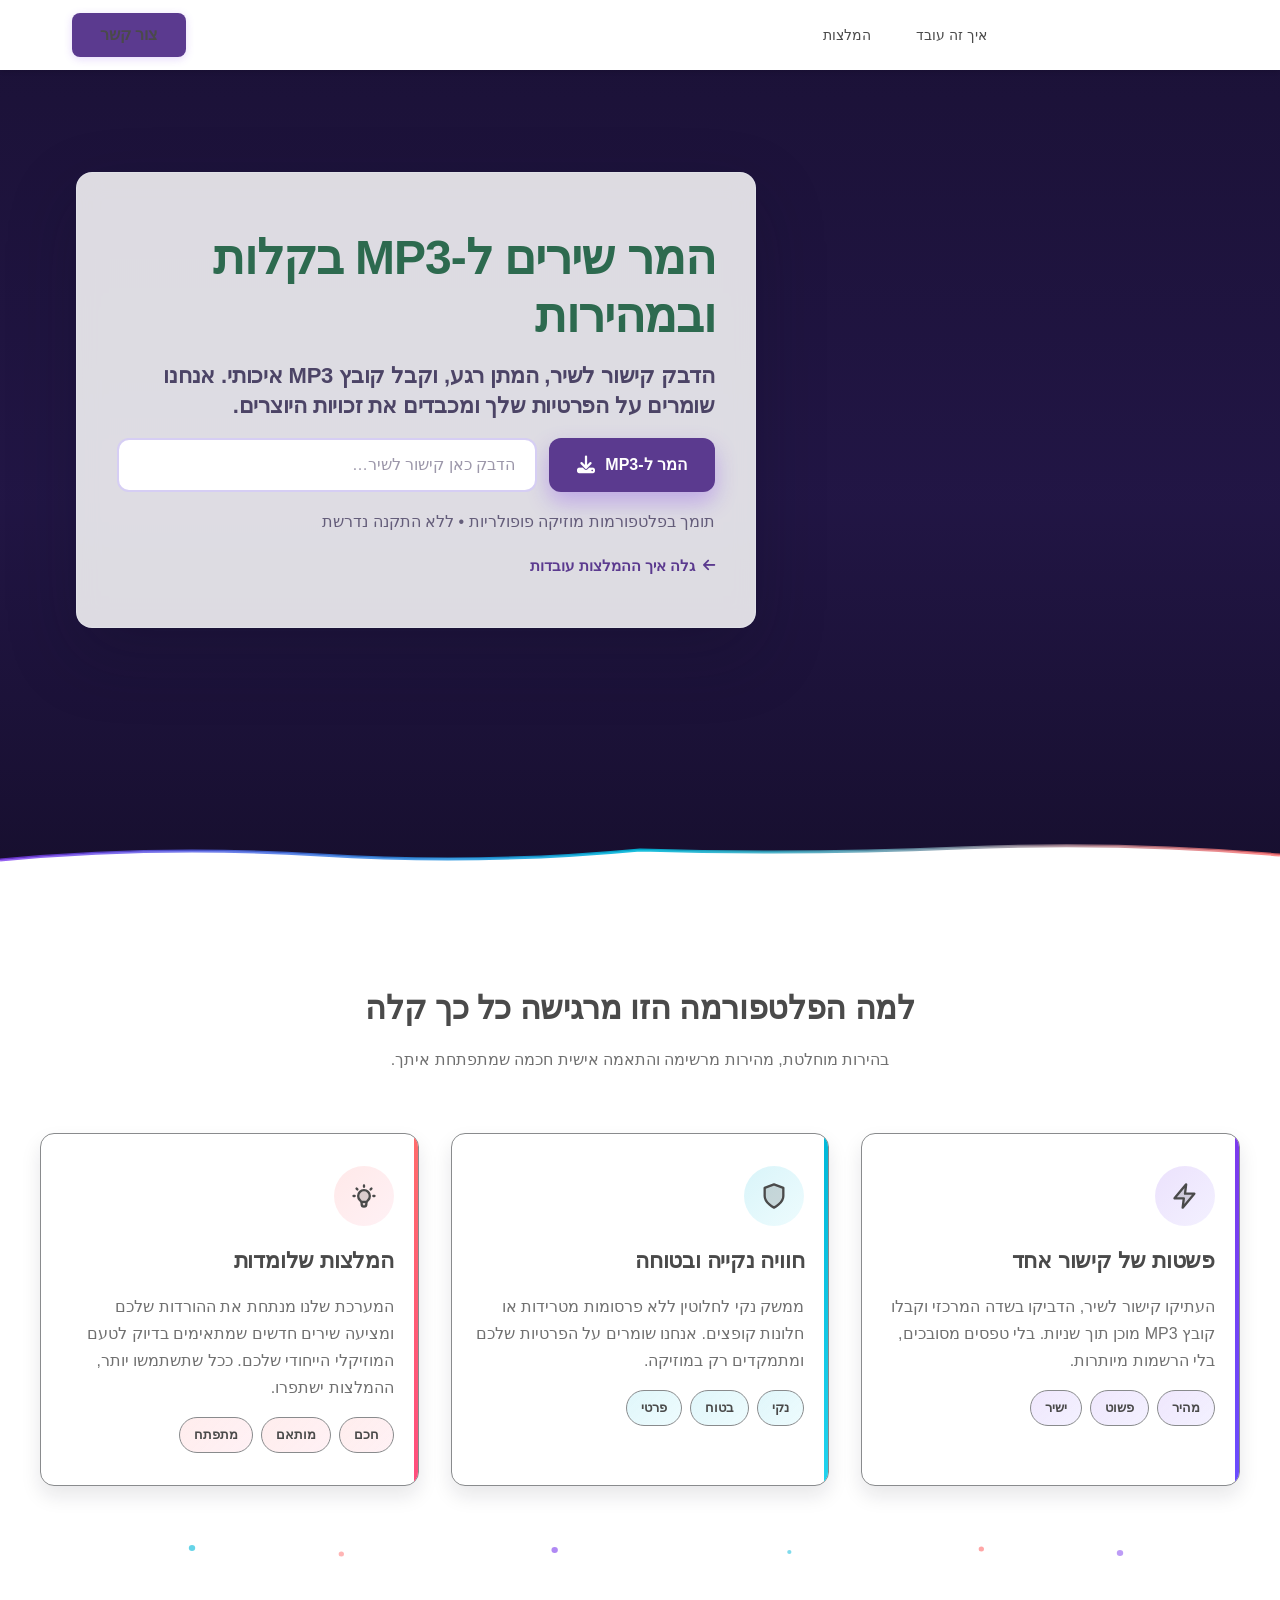
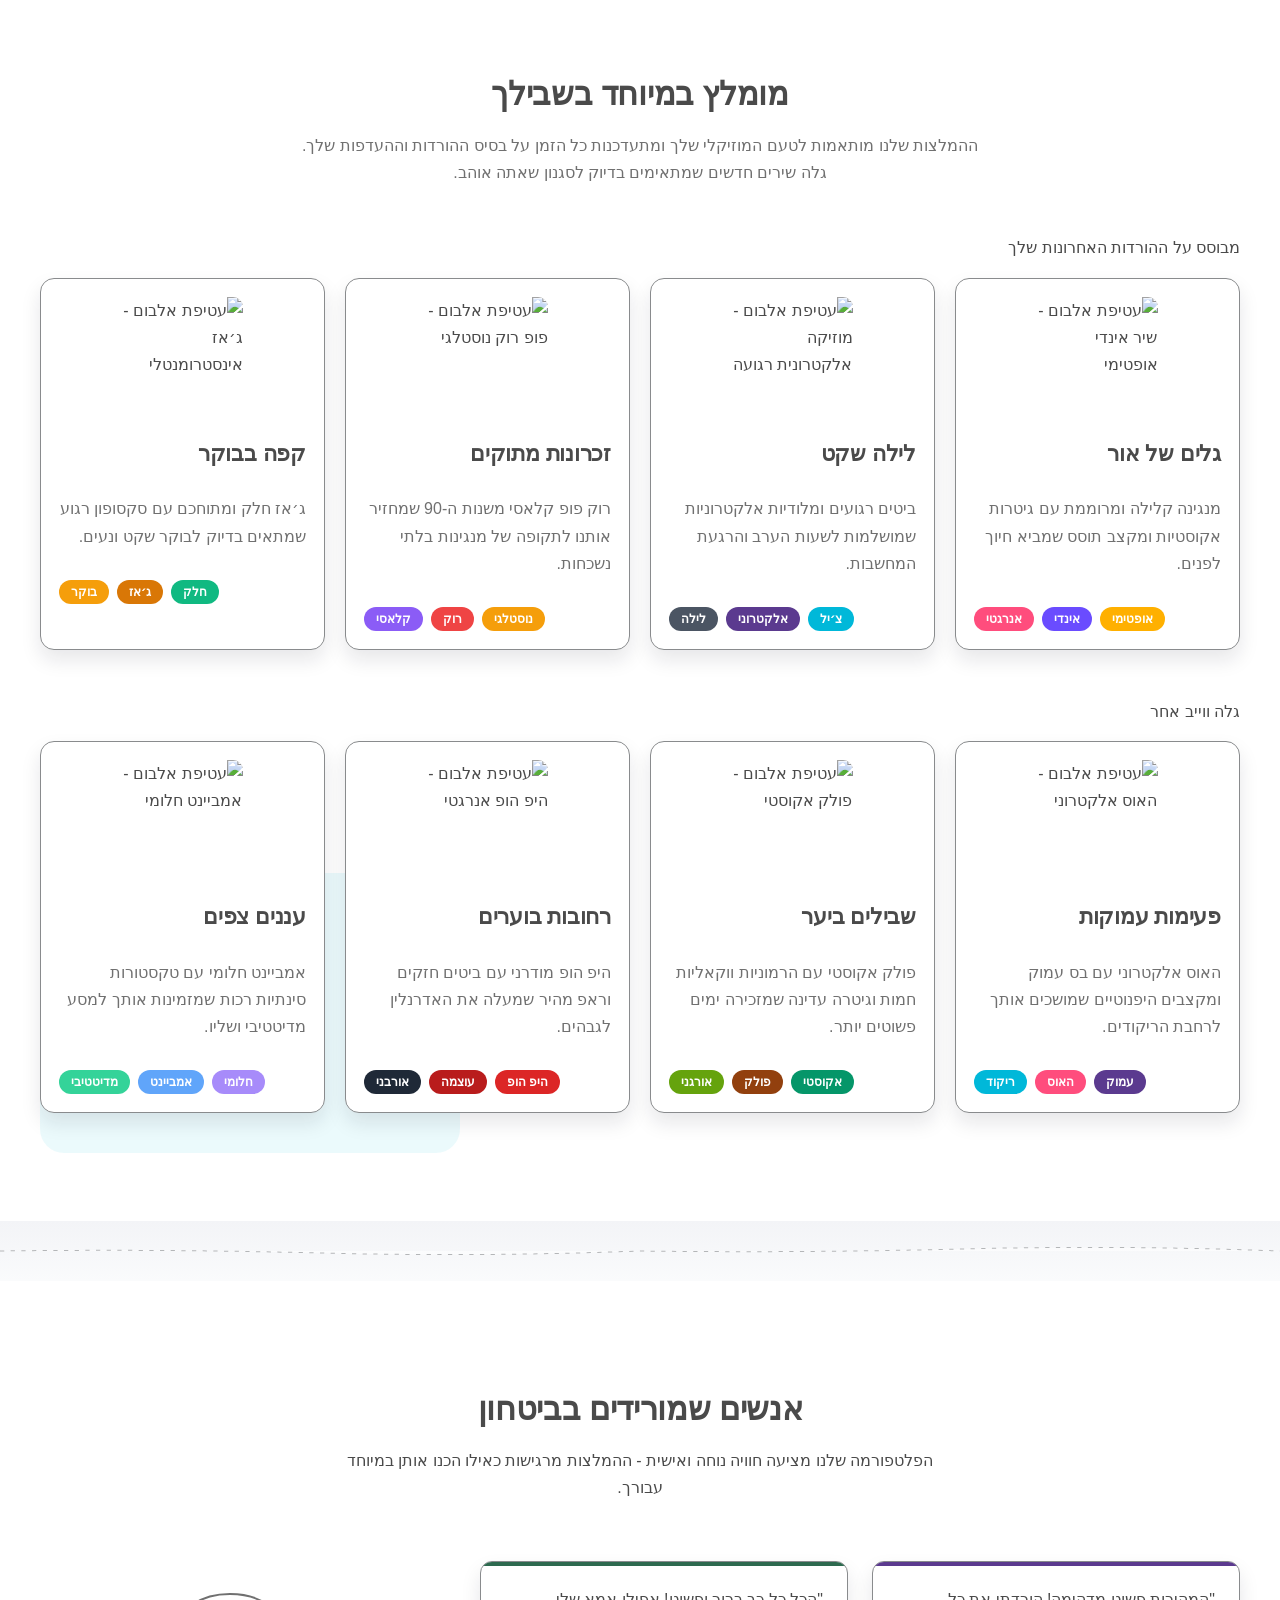
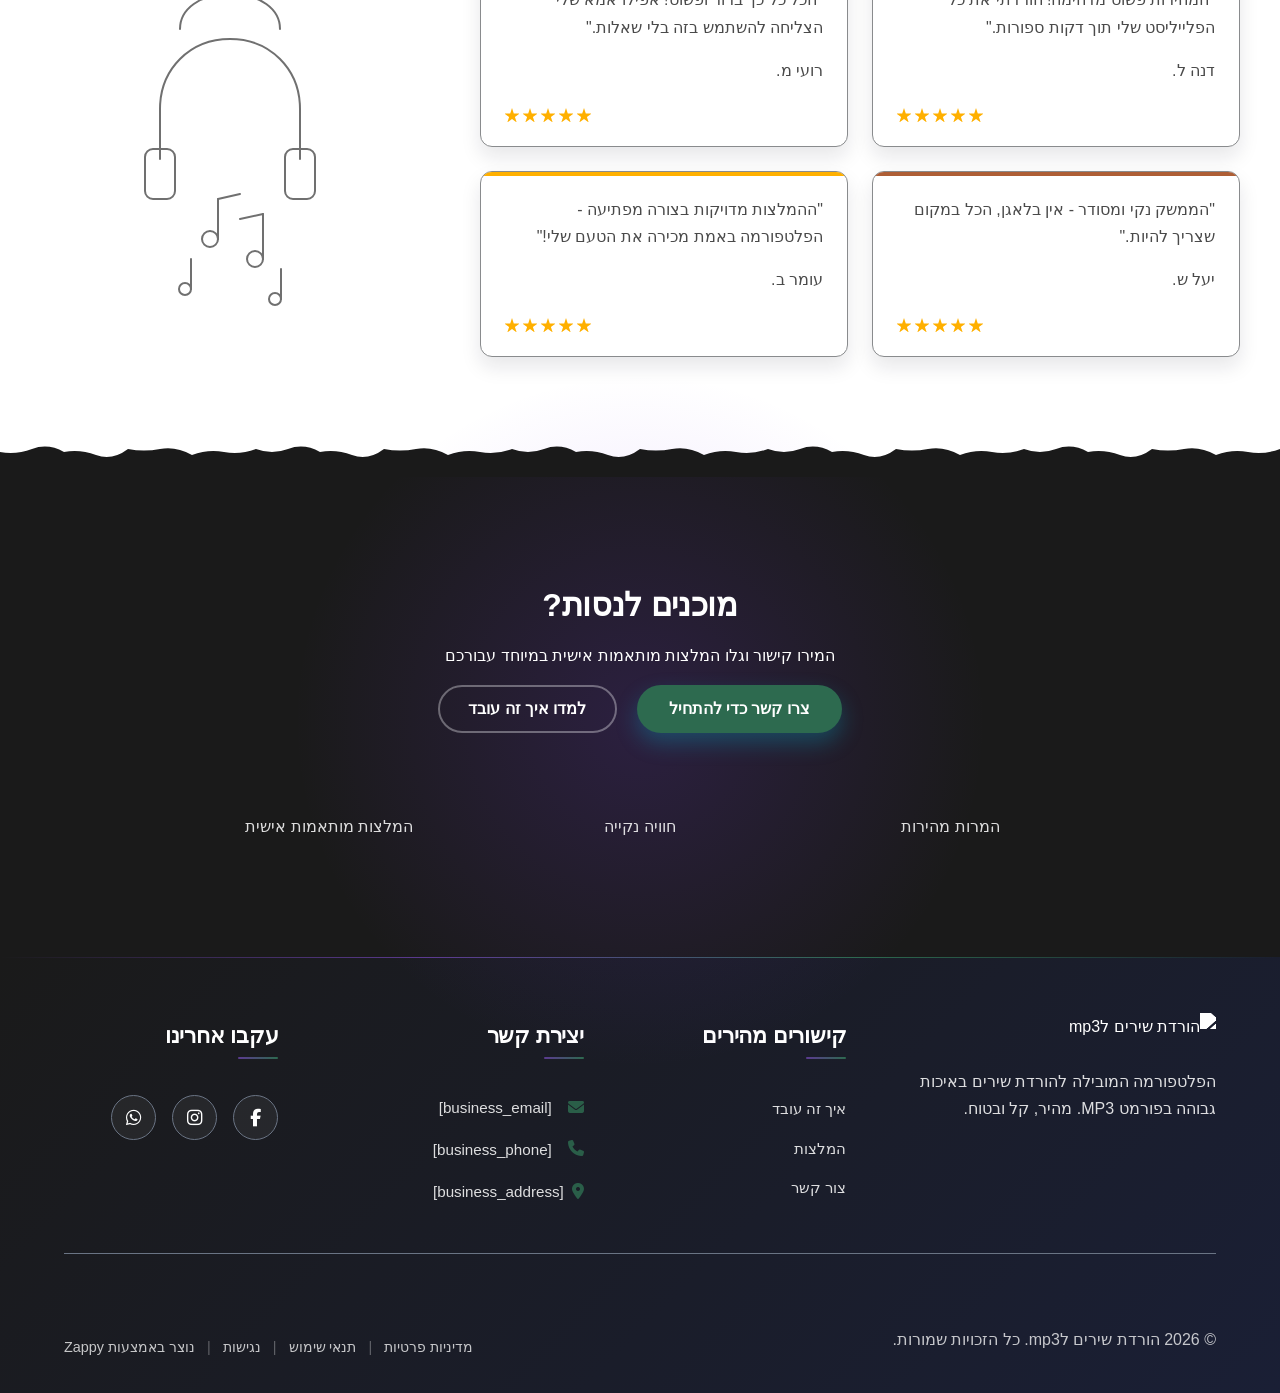
==== commit ce00567b: "Background sync: Progressive GitHub Sync" ====
--- a/public/index.html
+++ b/public/index.html
@@ -1 +1 @@
-<!doctype html><html dir="rtl" lang="he"><head><meta charset="UTF-8"><meta content="width=device-width,initial-scale=1" name="viewport"><meta content="index, follow" name="robots"><title>המר והורד שירים באיכות מושלמת — הורדת שירים לmp3</title><meta content="פלטפורמת הורדת שירים חכמה עם מנוע המלצות אישי. המר שירים ל-MP3 באיכות גבוהה בקליק אחד וגלה מוזיקה חדשה המותאמת בדיוק לטעם שלך." name="description"><meta content="הורדת שירים לmp3, המרת שירים ל-MP3, הורדת שירים mp3 בחינם, מוזיקה דיגיטלית, פלטפורמת מוזיקה" name="keywords"><script>!function(){"use strict";var t="79d9c6de-2b30-44ab-995c-a92925bf8f24",e="https://api.zappy5.com/api/analytics/track",a=18e5,n=2592e6,o=!0,i=!0,r=!0;var s=function(){var e="zappy_visitor_"+t,a=null;try{if(a=localStorage.getItem(e)){var o=JSON.parse(a),i=Date.now();if(i-o.created<n)return o.lastSeen=i,localStorage.setItem(e,JSON.stringify(o)),o.id}}catch(t){console.warn("Zappy Analytics: LocalStorage not available")}var r="zv_"+Date.now()+"_"+Math.random().toString(36).substr(2,9);try{localStorage.setItem(e,JSON.stringify({id:r,created:Date.now(),lastSeen:Date.now()}))}catch(t){}return r}(),c=function(){var e="zappy_session_"+t,n=null;try{if(n=sessionStorage.getItem(e)){var o=JSON.parse(n),i=Date.now();if(i-o.timestamp<a)return o.timestamp=i,sessionStorage.setItem(e,JSON.stringify(o)),o.id}}catch(t){console.warn("Zappy Analytics: SessionStorage not available")}var r="zs_"+Date.now()+"_"+Math.random().toString(36).substr(2,9);try{sessionStorage.setItem(e,JSON.stringify({id:r,timestamp:Date.now()}))}catch(t){}return r}();function l(a,n){n=n||{};var o={website_id:t,event_type:a,page_path:window.location.pathname,referrer:document.referrer||"direct",visitor_id:s,session_id:c,metadata:n};if(navigator.sendBeacon){var i=new Blob([JSON.stringify(o)],{type:"application/json"});navigator.sendBeacon(e,i)}else fetch(e,{method:"POST",headers:{"Content-Type":"application/json"},body:JSON.stringify(o),keepalive:!0}).catch(function(t){console.warn("Zappy Analytics: Failed to track event",t)})}o&&l("pageview",{title:document.title,url:window.location.href}),i&&document.addEventListener("click",function(t){var e=t.target;if("BUTTON"===e.tagName||e.closest("button")){var a="BUTTON"===e.tagName?e:e.closest("button");l("click",{element:"button",text:a.textContent.trim().substring(0,100),id:a.id||null,class:a.className||null})}else if("A"===e.tagName||e.closest("a")){var n="A"===e.tagName?e:e.closest("a");l("navigation",{element:"link",text:n.textContent.trim().substring(0,100),href:n.href,external:n.hostname!==window.location.hostname})}},!0),r&&document.addEventListener("submit",function(t){var e=t.target;l("form_submit",{form_id:e.id||null,form_name:e.name||null,form_action:e.action||null,form_method:e.method||"GET"})},!0);var d=Date.now();window.addEventListener("beforeunload",function(){l("page_unload",{time_on_page:Math.floor((Date.now()-d)/1e3),page_path:window.location.pathname})}),window.zappyAnalytics={track:l,getVisitorId:function(){return s},getSessionId:function(){return c}}}()</script><meta content="המר והורד שירים באיכות מושלמת — הורדת שירים לmp3" property="og:title"><meta content="פלטפורמת הורדת שירים חכמה עם מנוע המלצות אישי. המר שירים ל-MP3 באיכות גבוהה בקליק אחד וגלה מוזיקה חדשה המותאמת בדיוק לטעם שלך." property="og:description"><meta content="website" property="og:type"><meta content="he_IL" property="og:locale"><meta content="summary_large_image" name="twitter:card"><meta content="המר והורד שירים באיכות מושלמת — הורדת שירים לmp3" name="twitter:title"><meta content="פלטפורמת הורדת שירים חכמה עם מנוע המלצות אישי. המר שירים ל-MP3 באיכות גבוהה בקליק אחד וגלה מוזיקה חדשה המותאמת בדיוק לטעם שלך." name="twitter:description"><link href="https://cdnjs.cloudflare.com/ajax/libs/font-awesome/6.4.0/css/all.min.css" rel="stylesheet"><link href="/assets/favicon.ico" rel="icon" type="image/x-icon"><link href="/assets/favicon-16x16.png" rel="icon" type="image/png" sizes="16x16"><link href="/assets/favicon-32x32.png" rel="icon" type="image/png" sizes="32x32"><link href="/assets/favicon-48x48.png" rel="icon" type="image/png" sizes="48x48"><link href="/assets/favicon-192x192.png" rel="icon" type="image/png" sizes="192x192"><link href="/assets/favicon-512x512.png" rel="icon" type="image/png" sizes="512x512"><link href="/assets/apple-touch-icon.png" rel="apple-touch-icon"><link href="https://cdn.jsdelivr.net/npm/vanilla-cookieconsent@3/dist/cookieconsent.css" rel="stylesheet"><script src="https://cdn.jsdelivr.net/npm/vanilla-cookieconsent@3/dist/cookieconsent.umd.js"></script><script src="https://cdn.jsdelivr.net/gh/mickidum/acc_toolbar/acctoolbar/acctoolbar.min.js"></script><link href="/styles.css" rel="stylesheet"><style id="zappy-dropdown-submenu-styles">#navMenu li:has(.sub-menu),.nav-menu li:has(.sub-menu),.navbar li:has(.sub-menu),nav li:has(.sub-menu){position:relative}#navMenu .sub-menu,.nav-menu .sub-menu,.navbar .sub-menu,nav .sub-menu{display:block!important;position:absolute!important;top:100%;left:0;min-width:220px;background:#fff;border-radius:8px;box-shadow:0 8px 25px rgba(0,0,0,.15);padding:8px 0;opacity:0;visibility:hidden;transform:translateY(10px);transition:all .3s ease;z-index:1000;list-style:none;pointer-events:none}#navMenu li:hover>.sub-menu,.nav-menu li:hover>.sub-menu,.navbar li:hover>.sub-menu,nav li:hover>.sub-menu{opacity:1!important;visibility:visible!important;transform:translateY(0)!important;pointer-events:auto!important}.sub-menu li{list-style:none;margin:0;padding:0}.sub-menu a{display:block!important;padding:10px 16px!important;color:var(--text-dark,#333)!important;font-weight:500;text-decoration:none;white-space:nowrap;transition:background-color .2s}.sub-menu a:hover{background-color:#f5f5f5}[dir=rtl] .nav-menu .sub-menu,[dir=rtl] .navbar .sub-menu,[dir=rtl] nav .sub-menu,html[lang=ar] .nav-menu .sub-menu,html[lang=ar] .navbar .sub-menu,html[lang=ar] nav .sub-menu,html[lang=he] .nav-menu .sub-menu,html[lang=he] .navbar .sub-menu,html[lang=he] nav .sub-menu{left:auto!important;right:0!important}.sub-menu:empty,.sub-menu:not(:has(li)),.sub-menu:not(:has(li:not(.zappy-hidden-menu-item))){display:none!important;opacity:0!important;visibility:hidden!important;pointer-events:none!important}li:has(.menu-group-title):hover>.sub-menu{opacity:1!important;visibility:visible!important;transform:translateY(0)!important;pointer-events:auto!important}#navMenu>li>.menu-group-title,.nav-menu>li>.menu-group-title{display:inline-block;padding:.5rem 1rem;cursor:default;user-select:none}@media (max-width:768px){#navMenu .sub-menu,.nav-menu .sub-menu,.navbar .sub-menu,nav .sub-menu{position:static!important;transform:none!important;box-shadow:none!important;background:0 0!important;max-height:0;overflow:hidden;opacity:0;visibility:hidden;transition:max-height .3s ease,opacity .3s ease;padding:0!important;border-radius:0!important}.sub-menu.mobile-expanded{max-height:500px!important;opacity:1!important;visibility:visible!important;padding:8px 0 8px 16px!important}[dir=rtl] .sub-menu.mobile-expanded,html[lang=he] .sub-menu.mobile-expanded{padding:8px 16px 8px 0!important}#navMenu li:hover>.sub-menu,.nav-menu li:hover>.sub-menu,.navbar li:hover>.sub-menu,nav li:hover>.sub-menu{opacity:0;visibility:hidden;pointer-events:none}#navMenu li>.sub-menu.mobile-expanded,.nav-menu li>.sub-menu.mobile-expanded,.navbar li>.sub-menu.mobile-expanded,nav li>.sub-menu.mobile-expanded{opacity:1!important;visibility:visible!important;pointer-events:auto!important}#navMenu li:has(.sub-menu),.nav-menu li:has(.sub-menu),.navbar li:has(.sub-menu),nav li:has(.sub-menu){display:flex!important;flex-wrap:wrap!important;align-items:center!important;position:relative!important;min-height:44px!important}#navMenu li:has(.sub-menu)>a,.nav-menu li:has(.sub-menu)>a,.navbar li:has(.sub-menu)>a,nav li:has(.sub-menu)>a{flex:1!important;min-width:0!important}#navMenu li:has(.sub-menu)>.menu-group-title,.nav-menu li:has(.sub-menu)>.menu-group-title,.navbar li:has(.sub-menu)>.menu-group-title,nav li:has(.sub-menu)>.menu-group-title{flex:1!important;min-width:0!important;padding:0!important;line-height:inherit!important}#navMenu li:has(.sub-menu)>.sub-menu,.nav-menu li:has(.sub-menu)>.sub-menu,.navbar li:has(.sub-menu)>.sub-menu,nav li:has(.sub-menu)>.sub-menu{flex-basis:100%!important;width:100%!important}#navMenu li:has(.sub-menu)>a [class*=arrow],#navMenu li:has(.sub-menu)>a [class*=chevron],.nav-menu li:has(.sub-menu)>a .fa-angle-down,.nav-menu li:has(.sub-menu)>a .fa-chevron-down,.nav-menu li:has(.sub-menu)>a [class*=arrow],.nav-menu li:has(.sub-menu)>a [class*=chevron],nav li:has(.sub-menu)>a [class*=arrow],nav li:has(.sub-menu)>a [class*=chevron]{display:none!important;visibility:hidden!important}.mobile-submenu-toggle{display:flex!important;align-items:center!important;justify-content:center!important;width:44px!important;height:auto!important;background:0 0!important;border:none!important;cursor:pointer!important;color:var(--text-dark)!important;position:static!important;flex-shrink:0!important;align-self:stretch!important;z-index:2!important;padding:0!important;margin:0!important}.mobile-submenu-toggle::after{content:''!important;width:0!important;height:0!important;border-left:6px solid transparent!important;border-right:6px solid transparent!important;border-top:7px solid currentColor!important;transition:transform .3s ease!important}.mobile-submenu-toggle.expanded::after{transform:rotate(180deg)!important}.sub-menu a{padding:10px 0!important;display:block!important;color:var(--text-dark)!important}.navbar .sub-menu li a,.zappy-products-dropdown .sub-menu a,nav.navbar .sub-menu li a{color:var(--text-dark)!important}}@media (min-width:769px){.mobile-submenu-toggle{display:none!important}}</style><style id="mobile-lang-menu-deployed-css">@media (max-width:768px){.lang-switcher,.nav-container .lang-switcher,.nav-cta-container .lang-switcher,.nav-ecommerce-icons .lang-switcher,.nav-icons-left .lang-switcher,.navbar .lang-switcher,.navbar .nav-cta-container .lang-switcher{display:none!important}.mobile-lang-menu{width:100%;border-top:1px solid rgba(128,128,128,.2);padding:8px 0 0 0;margin-top:8px}.mobile-lang-toggle{display:flex!important;align-items:center;justify-content:space-between;width:100%;padding:12px 16px;background:0 0;border:none;cursor:pointer;font-size:15px;color:inherit;font-family:inherit}.mobile-lang-toggle::after{content:'';display:inline-block;width:8px;height:8px;border-right:2px solid currentColor;border-bottom:2px solid currentColor;transform:rotate(45deg);transition:transform .3s ease;margin-left:8px}.mobile-lang-toggle.expanded::after{transform:rotate(-135deg)}.mobile-lang-options{max-height:0;overflow:hidden;transition:max-height .3s ease}.mobile-lang-options.expanded{max-height:300px}.mobile-lang-option{display:flex!important;align-items:center;gap:10px;padding:10px 24px;text-decoration:none;color:inherit;font-size:14px;font-family:inherit}.mobile-lang-option:hover{background:rgba(128,128,128,.1)}.mobile-lang-option.active{font-weight:600;opacity:.7;pointer-events:none}.mobile-lang-option img{width:20px;height:20px;border-radius:50%}}@media (min-width:769px){.mobile-lang-menu{display:none!important}}</style><style id="zappy-widget-visibility">#mic-access-tool-box,#mic-access-tool-general-button,#mic-init-access-tool #mic-access-tool-box,#mic-init-access-tool #mic-access-tool-general-button,#mic-init-access-tool .mic-access-tool-general-button,._access-icon,._access-menu,.mic-access-tool-box,.mic-access-tool-general-button,div[id*=mic-access-tool-box]{display:none!important;visibility:hidden!important;opacity:0!important;pointer-events:none!important}</style></head><body><nav class="navbar" dir="rtl"><button class="mobile-toggle" aria-label="Menu" id="mobileToggle"><svg viewbox="0 0 24 24" fill="none" height="24" width="24" class="hamburger-icon"><path d="M3 12h18M3 6h18M3 18h18" stroke="currentColor" stroke-width="2" stroke-linecap="round"></path></svg><svg viewbox="0 0 24 24" fill="none" height="24" width="24" class="close-icon" style="display:none"><path d="M18 6L6 18M6 6l12 12" stroke="currentColor" stroke-width="2" stroke-linecap="round"></path></svg></button><button class="phone-header-btn" aria-label="Call"><svg viewbox="0 0 24 24" fill="currentColor" height="20" width="20"><path d="M22 16.92v3a2 2 0 0 1-2.18 2 19.79 19.79 0 0 1-8.63-3.07 19.5 19.5 0 0 1-6-6 19.79 19.79 0 0 1-3.07-8.67A2 2 0 0 1 4.11 2h3a2 2 0 0 1 2 1.72 12.84 12.84 0 0 0 .7 2.81 2 2 0 0 1-.45 2.11L8.09 9.91a16 16 0 0 0 6 6l1.27-1.27a2 2 0 0 1 2.11-.45 12.84 12.84 0 0 0 2.81.7A2 2 0 0 1 22 16.92z"></path></svg></button><div class="nav-container"><div class="nav-right-group"><div class="nav-brand"><a href="/" class="logo-link"><img alt="הורדת שירים לmp3" src="/assets/business-logo.webp" class="logo"></a></div><ul class="nav-menu" id="navMenu"><li><a href="/how-it-works">איך זה עובד</a></li><li><a href="/recommendations">המלצות</a></li></ul></div><div class="nav-cta-container"><a href="/contact" class="nav-cta-btn">צור קשר</a></div></div></nav><script>window.addEventListener("load",function(){const e=document.querySelector(".navbar, nav, header");if(!e)return void console.log("[Navbar] Navbar element not found");let t=document.getElementById("mobileToggle")||document.querySelector(".mobile-toggle")||document.querySelector(".hamburger")||document.querySelector(".hamburger-menu")||document.querySelector(".menu-toggle")||document.querySelector(".burger-menu")||document.querySelector('[aria-label="Menu"]')||document.querySelector('[aria-label="תפריט"]');const o=document.querySelector(".phone-header-btn"),n=window.getComputedStyle(e);let r=n.backgroundColor;if(console.log("[Navbar] Initial navbar background:",r),"transparent"===r||"rgba(0, 0, 0, 0)"===r||r.startsWith("rgba")&&r.includes(", 0)")){const e=n.backgroundImage;if(e&&"none"!==e)console.log("[Navbar] Navbar has background image/gradient, using dark text"),r="rgb(240, 240, 240)";else{const e=window.getComputedStyle(document.body).backgroundColor;console.log("[Navbar] Navbar transparent, using body background:",e),r=e}}const i=r.match(/\d+/g);if(i&&i.length>=3){const e=(.299*parseInt(i[0])+.587*parseInt(i[1])+.114*parseInt(i[2]))/255;console.log("[Navbar] Mobile button colors preserved from Claude CSS (luminance:",e.toFixed(2)+")");const n=document.createElement("style");n.id="zappy-mobile-nav-fix";document.documentElement.lang;document.documentElement.dir,n.textContent='\n        /* Hide mobile buttons on desktop, show only on mobile */\n        @media (min-width: 769px) {\n          .mobile-toggle,\n          .phone-header-btn {\n            display: none !important;\n          }\n        }\n        \n        /* Show and position mobile buttons correctly on mobile */\n        @media (max-width: 768px) {\n          .mobile-toggle,\n          .phone-header-btn {\n            position: absolute !important;\n            top: 50% !important;\n            transform: translateY(-50%) !important;\n            z-index: 1001 !important;\n            display: flex !important;\n            align-items: center !important;\n            justify-content: center !important;\n            width: 36px !important;\n            height: 36px !important;\n            border-radius: 50% !important;\n            border: none !important;\n            cursor: pointer !important;\n            padding: 6px !important;\n            background: none !important;\n            color: var(--nav-text, var(--text-dark)) !important;\n          }\n          \n          /* LTR positioning (default): hamburger LEFT, phone RIGHT */\n          html:not([dir="rtl"]):not([lang="he"]):not([lang="ar"]) .mobile-toggle,\n          html[dir="ltr"] .mobile-toggle {\n            left: 12px !important;\n            right: auto !important;\n          }\n          html:not([dir="rtl"]):not([lang="he"]):not([lang="ar"]) .phone-header-btn,\n          html[dir="ltr"] .phone-header-btn {\n            right: 12px !important;\n            left: auto !important;\n          }\n          \n          /* RTL positioning: hamburger RIGHT, phone LEFT */\n          html[dir="rtl"] .mobile-toggle,\n          html[lang="he"] .mobile-toggle,\n          html[lang="ar"] .mobile-toggle {\n            right: 12px !important;\n            left: auto !important;\n          }\n          html[dir="rtl"] .phone-header-btn,\n          html[lang="he"] .phone-header-btn,\n          html[lang="ar"] .phone-header-btn {\n            left: 12px !important;\n            right: auto !important;\n          }\n          \n          /* CRITICAL: Ensure nav-container has min-height on mobile */\n          /* All children are positioned absolutely/fixed on mobile, so height:auto collapses to 0 */\n          .nav-container {\n            min-height: 70px !important;\n            position: relative !important;\n          }\n          \n          /* Ensure SVG icons are properly sized and inherit color */\n          .mobile-toggle svg,\n          .phone-header-btn svg {\n            width: 24px !important;\n            height: 24px !important;\n            /* Don\'t force display - let JavaScript control hamburger/close toggle */\n          }\n          \n          /* Reset nav-cta-container on mobile - remove desktop box-shadow/padding */\n          /* that creates a visible ghost box when CTA button is hidden */\n          .nav-cta-container {\n            box-shadow: none !important;\n            padding: 0 !important;\n          }\n          \n          /* Hide nav-cta-container entirely on mobile when there\'s no lang-switcher */\n          /* (only the CTA button is inside, and it\'s hidden on mobile) */\n          .nav-cta-container:not(:has(.lang-switcher)) {\n            display: none !important;\n          }\n          \n          /* CRITICAL: Prevent hero image fade gradient from bleeding over headline text */\n          /* The .image-fade-gradient has bottom: -30px (extends below parent) */\n          /* On mobile stacked layout, this overlaps the h1 text below the image */\n          .hero-image-column {\n            overflow: hidden !important;\n          }\n          .image-fade-gradient {\n            bottom: 0 !important;\n          }\n          \n          /* Hide desktop language switcher on mobile - hamburger menu handles it */\n          /* High specificity to override stored CSS */\n          .lang-switcher,\n          .nav-cta-container .lang-switcher,\n          .nav-container .lang-switcher,\n          .navbar .lang-switcher,\n          .navbar .nav-cta-container .lang-switcher {\n            display: none !important;\n          }\n        }\n      ';const r=document.getElementById("zappy-mobile-nav-fix");r&&r.remove(),document.head.appendChild(n),console.log("[Navbar] Critical CSS injected for mobile nav positioning");const l=window.innerWidth<=768;if(t){const e=t.querySelector(".hamburger-icon"),o=t.querySelector(".close-icon");e&&(e.style.setProperty("width","24px","important"),e.style.setProperty("height","24px","important"),e.style.setProperty("display","block","important")),o&&(o.style.setProperty("width","24px","important"),o.style.setProperty("height","24px","important"),o.style.setProperty("display","none","important")),l?(t.style.setProperty("position","absolute","important"),t.style.setProperty("top","50%","important"),t.style.setProperty("transform","translateY(-50%)","important"),t.style.setProperty("z-index","1001","important"),t.style.removeProperty("left"),t.style.removeProperty("right"),console.log("[Navbar] Mobile toggle positioning applied (mobile viewport)")):(t.style.removeProperty("position"),t.style.removeProperty("top"),t.style.removeProperty("transform"),t.style.removeProperty("z-index"),t.style.removeProperty("left"),t.style.removeProperty("right"),console.log("[Navbar] Desktop viewport - cleared mobile toggle inline positioning"))}if(o){const e=o.querySelector("svg");e&&(e.style.width="24px",e.style.height="24px",e.setAttribute("width","24"),e.setAttribute("height","24")),l?(o.style.setProperty("position","absolute","important"),o.style.setProperty("top","50%","important"),o.style.setProperty("transform","translateY(-50%)","important"),o.style.setProperty("z-index","1001","important"),o.style.removeProperty("left"),o.style.removeProperty("right"),console.log("[Navbar] Phone button positioning applied (mobile viewport)")):(o.style.removeProperty("position"),o.style.removeProperty("top"),o.style.removeProperty("transform"),o.style.removeProperty("z-index"),o.style.removeProperty("left"),o.style.removeProperty("right"),console.log("[Navbar] Desktop viewport - cleared phone button inline positioning"))}}else console.log("[Navbar] Could not parse background color:",r);t=document.getElementById("mobileToggle")||document.querySelector(".mobile-toggle")||document.querySelector(".hamburger")||document.querySelector(".hamburger-menu")||document.querySelector(".menu-toggle")||document.querySelector(".burger-menu")||document.querySelector('[aria-label="Menu"]')||document.querySelector('[aria-label="תפריט"]');const l=document.getElementById("navMenu")||document.querySelector(".nav-menu")||document.querySelector(".nav-links")||document.querySelector("nav ul:not(.submenu)");if(!t||!l)return void console.log("[Navbar] Mobile toggle or menu not found:",{toggle:!!t,menu:!!l});l.id||(l.id="navMenu"),console.log("[Navbar] Initializing mobile menu...");const a=t.cloneNode(!0);t.parentNode.replaceChild(a,t),a.addEventListener("click",function(e){e.preventDefault(),e.stopPropagation();const t=this.querySelector(".hamburger-icon"),o=this.querySelector(".close-icon");l.classList.contains("active")?(l.classList.remove("active"),t&&t.style.setProperty("display","block","important"),o&&o.style.setProperty("display","none","important"),document.body.style.overflow="",console.log("[Navbar] Menu closed")):(l.classList.add("active"),t&&t.style.setProperty("display","none","important"),o&&o.style.setProperty("display","block","important"),document.body.style.overflow="hidden",console.log("[Navbar] Menu opened"))}),l.querySelectorAll("a").forEach(function(e){e.addEventListener("click",function(){if("#"===this.getAttribute("href"))return;const e=a.querySelector(".hamburger-icon"),t=a.querySelector(".close-icon");l.classList.remove("active"),e&&e.style.setProperty("display","block","important"),t&&t.style.setProperty("display","none","important"),document.body.style.overflow="",console.log("[Navbar] Menu closed (link clicked)")})});var s=l.querySelectorAll(".dropdown-toggle");s.forEach(function(e){e.addEventListener("click",function(e){e.preventDefault(),e.stopPropagation();var t=this.closest(".nav-dropdown");t&&(t.parentNode.querySelectorAll(".nav-dropdown.open").forEach(function(e){e!==t&&e.classList.remove("open")}),t.classList.toggle("open"),console.log("[Navbar] Dropdown toggled:",t.classList.contains("open")?"open":"closed"))})}),document.addEventListener("click",function(e){e.target.closest(".nav-dropdown")||document.querySelectorAll(".nav-dropdown.open").forEach(function(e){e.classList.remove("open")})}),console.log("[Navbar] Dropdown handlers initialized for "+s.length+" dropdowns"),o&&o.addEventListener("click",function(){const e=document.querySelectorAll('a[href^="tel:"]'),t=e.length>0?e[0].getAttribute("href").replace("tel:",""):"[business_phone]";window.location.href="tel:"+t,console.log("[Navbar] Phone button clicked")}),console.log("[Navbar] Mobile menu initialized successfully");const p=function(){const e=document.querySelector(".whatsapp-float");e&&(window.innerWidth>=769?(e.style.setProperty("display","none","important"),e.style.setProperty("visibility","hidden","important"),e.style.setProperty("opacity","0","important"),e.style.setProperty("pointer-events","none","important"),console.log("[WhatsApp] Button hidden on desktop")):(e.style.removeProperty("display"),e.style.removeProperty("visibility"),e.style.removeProperty("opacity"),e.style.removeProperty("pointer-events"),console.log("[WhatsApp] Button visible on mobile")))};let c;p(),window.addEventListener("resize",function(){clearTimeout(c),c=setTimeout(p,100)})})</script><main><section class="index-hero-section" data-layout-spec="בית-hero" data-hero-type="fullscreen-card"><img alt="רקע מוזיקלי תוסס עם גלי אודיו ואפקטים צבעוניים" src="/assets/site-index-hero-bg-1.webp" data-context="Vibrant modern music scene with neon purple, cyan, and gold accents - abstract audio waveforms and sound visualization, slightly defocused atmospheric photography with dynamic energy, colorful gradient lighting suggesting rhythm and beat, professional studio quality for a music download platform, high-energy vibe" data-placeholder="index-hero-bg-1" height="1080" width="1920" class="index-hero-section__bg-image" data-hero-bg="true"><div class="index-hero-section__scrim"></div><div class="index-hero-section__overlay"><div class="index-hero-section__content-card"><h1 class="index-hero-section__title">המר שירים ל-MP3 בקלות ובמהירות</h1><h3 class="index-hero-section__subtitle">הדבק קישור לשיר, המתן רגע, וקבל קובץ MP3 איכותי. אנחנו שומרים על הפרטיות שלך ומכבדים את זכויות היוצרים.</h3><div class="index-hero-section__demo-form"><input class="index-hero-section__url-input" placeholder="הדבק כאן קישור לשיר…" readonly=""><button class="index-hero-section__cta-primary"><i class="fas fa-download" aria-hidden="true"></i><span>המר ל-MP3</span></button></div><p class="index-hero-section__helper-text">תומך בפלטפורמות מוזיקה פופולריות • ללא התקנה נדרשת</p><a href="#recommendations" class="index-hero-section__cta-secondary"><span>גלה איך ההמלצות עובדות</span><i class="fas fa-arrow-left" aria-hidden="true"></i></a></div></div><div class="index-hero-section__divider-wrapper"><svg viewbox="0 0 1200 100" xmlns="http://www.w3.org/2000/svg" aria-hidden="true" data-no-icon-edit="true" preserveaspectratio="none"><defs><linearGradient id="index-hero-wave-gradient" x1="0%" x2="100%" y1="0%" y2="0%"><stop offset="0%" style="stop-color:#7C3AED;stop-opacity:0.8"></stop><stop offset="50%" style="stop-color:#00B8D9;stop-opacity:0.9"></stop><stop offset="100%" style="stop-color:#FF6B6B;stop-opacity:0.8"></stop></linearGradient></defs><path d="M0,100 L0,60 Q150,45 300,55 T600,50 Q750,55 900,48 T1200,55 L1200,100 Z" fill="var(--bg-light)"></path><path d="M0,60 Q150,45 300,55 T600,50 Q750,55 900,48 T1200,55" stroke="url(#index-hero-wave-gradient)" stroke-width="3" fill="var(--bg-light)"></path></svg></div></section><section class="index-benefits-section" data-layout-spec="בית-benefits"><div class="index-benefits-container"><div class="index-benefits-header"><h2>למה הפלטפורמה הזו מרגישה כל כך קלה</h2><p class="index-benefits-intro">בהירות מוחלטת, מהירות מרשימה והתאמה אישית חכמה שמתפתחת איתך.</p></div><div class="index-benefits-grid"><div class="index-benefits-card"><div class="index-benefits-card-accent" style="background:linear-gradient(180deg,#7c3aed 0,#6a4cff 100%)"></div><div class="index-benefits-icon-wrapper" style="background:linear-gradient(135deg,rgba(124,58,237,.15) 0,rgba(106,76,255,.08) 100%)"><svg viewbox="0 0 24 24" xmlns="http://www.w3.org/2000/svg" fill="none" height="28" width="28" data-element-type="icon" data-icon-type="svg"><path d="M13 2L3 14h8l-1 8 10-12h-8l1-8z" stroke="currentColor" stroke-width="2" stroke-linecap="round" fill="currentColor" fill-opacity="0.2" stroke-linejoin="round"></path></svg></div><h3>פשטות של קישור אחד</h3><p>העתיקו קישור לשיר, הדביקו בשדה המרכזי וקבלו קובץ MP3 מוכן תוך שניות. בלי טפסים מסובכים, בלי הרשמות מיותרות.</p><div class="index-benefits-chips"><span class="index-benefits-chip" style="background:linear-gradient(135deg,rgba(124,58,237,.12) 0,rgba(106,76,255,.08) 100%)">מהיר</span><span class="index-benefits-chip" style="background:linear-gradient(135deg,rgba(124,58,237,.12) 0,rgba(106,76,255,.08) 100%)">פשוט</span><span class="index-benefits-chip" style="background:linear-gradient(135deg,rgba(124,58,237,.12) 0,rgba(106,76,255,.08) 100%)">ישיר</span></div></div><div class="index-benefits-card"><div class="index-benefits-card-accent" style="background:linear-gradient(180deg,#00b8d9 0,#20d3ee 100%)"></div><div class="index-benefits-icon-wrapper" style="background:linear-gradient(135deg,rgba(0,184,217,.15) 0,rgba(32,211,238,.08) 100%)"><svg viewbox="0 0 24 24" xmlns="http://www.w3.org/2000/svg" fill="none" height="28" width="28" data-element-type="icon" data-icon-type="svg"><path d="M12 22s8-4 8-10V5l-8-3-8 3v7c0 6 8 10 8 10z" stroke="currentColor" stroke-width="2" stroke-linecap="round" fill="currentColor" fill-opacity="0.2" stroke-linejoin="round"></path></svg></div><h3>חוויה נקייה ובטוחה</h3><p>ממשק נקי לחלוטין ללא פרסומות מטרידות או חלונות קופצים. אנחנו שומרים על הפרטיות שלכם ומתמקדים רק במוזיקה.</p><div class="index-benefits-chips"><span class="index-benefits-chip" style="background:linear-gradient(135deg,rgba(0,184,217,.12) 0,rgba(32,211,238,.08) 100%)">נקי</span><span class="index-benefits-chip" style="background:linear-gradient(135deg,rgba(0,184,217,.12) 0,rgba(32,211,238,.08) 100%)">בטוח</span><span class="index-benefits-chip" style="background:linear-gradient(135deg,rgba(0,184,217,.12) 0,rgba(32,211,238,.08) 100%)">פרטי</span></div></div><div class="index-benefits-card"><div class="index-benefits-card-accent" style="background:linear-gradient(180deg,#ff6b6b 0,#ff4d7d 100%)"></div><div class="index-benefits-icon-wrapper" style="background:linear-gradient(135deg,rgba(255,107,107,.15) 0,rgba(255,77,125,.08) 100%)"><svg viewbox="0 0 24 24" xmlns="http://www.w3.org/2000/svg" fill="none" height="28" width="28" data-element-type="icon" data-icon-type="svg"><path d="M9.663 17h4.673M12 3v1m6.364 1.636l-.707.707M21 12h-1M4 12H3m3.343-5.657l-.707-.707m2.828 9.9a5 5 0 117.072 0l-.548.547A3.374 3.374 0 0014 18.469V19a2 2 0 11-4 0v-.531c0-.895-.356-1.754-.988-2.386l-.548-.547z" stroke="currentColor" stroke-width="2" stroke-linecap="round" fill="currentColor" fill-opacity="0.2" stroke-linejoin="round"></path></svg></div><h3>המלצות שלומדות</h3><p>המערכת שלנו מנתחת את ההורדות שלכם ומציעה שירים חדשים שמתאימים בדיוק לטעם המוזיקלי הייחודי שלכם. ככל שתשתמשו יותר, ההמלצות ישתפרו.</p><div class="index-benefits-chips"><span class="index-benefits-chip" style="background:linear-gradient(135deg,rgba(255,107,107,.12) 0,rgba(255,77,125,.08) 100%)">חכם</span><span class="index-benefits-chip" style="background:linear-gradient(135deg,rgba(255,107,107,.12) 0,rgba(255,77,125,.08) 100%)">מותאם</span><span class="index-benefits-chip" style="background:linear-gradient(135deg,rgba(255,107,107,.12) 0,rgba(255,77,125,.08) 100%)">מתפתח</span></div></div></div></div><div class="index-benefits-divider-wrapper"><svg viewbox="0 0 1200 60" xmlns="http://www.w3.org/2000/svg" aria-hidden="true" data-no-icon-edit="true" preserveaspectratio="none"><defs><clipPath id="benefits-clip"><path d="M0,0 L1200,15 L1200,60 L0,60 Z"></path></clipPath></defs><rect fill="var(--bg-light)" height="60" width="1200" clip-path="url(#benefits-clip)"></rect><circle cx="180" cy="22" fill="#00B8D9" r="3" opacity="0.6"></circle><circle cx="320" cy="28" fill="#FF6B6B" r="2.5" opacity="0.5"></circle><circle cx="520" cy="24" fill="#7C3AED" r="3" opacity="0.6"></circle><circle cx="740" cy="26" fill="#00B8D9" r="2" opacity="0.5"></circle><circle cx="920" cy="23" fill="#FF6B6B" r="2.5" opacity="0.6"></circle><circle cx="1050" cy="27" fill="#7C3AED" r="3" opacity="0.5"></circle></svg></div></section><section class="index-showcase-section" data-layout-spec="בית-showcase"><div class="index-showcase-container"><div class="index-showcase-header"><h2>מומלץ במיוחד בשבילך</h2><p>ההמלצות שלנו מותאמות לטעם המוזיקלי שלך ומתעדכנות כל הזמן על בסיס ההורדות וההעדפות שלך. גלה שירים חדשים שמתאימים בדיוק לסגנון שאתה אוהב.</p></div><div class="index-showcase-shelf"><p class="index-showcase-shelf-label">מבוסס על ההורדות האחרונות שלך</p><div class="index-showcase-grid"><div class="index-showcase-card"><img alt="עטיפת אלבום - שיר אינדי אופטימי" src="/assets/site-index-showcase-image-1.webp" data-context="Square album cover art for an upbeat indie pop song, vibrant colors with abstract geometric patterns, modern music artwork style, 1:1 aspect ratio" data-placeholder="index-showcase-image-1" height="120" width="120"><div class="index-showcase-card-content"><h3>גלים של אור</h3><p>מנגינה קלילה ומרוממת עם גיטרות אקוסטיות ומקצב תוסס שמביא חיוך לפנים.</p><div class="index-showcase-chips"><span class="index-showcase-chip chip-upbeat">אופטימי</span><span class="index-showcase-chip chip-indie">אינדי</span><span class="index-showcase-chip chip-energy">אנרגטי</span></div></div></div><div class="index-showcase-card"><img alt="עטיפת אלבום - מוזיקה אלקטרונית רגועה" src="/assets/site-index-showcase-image-2.webp" data-context="Square album cover art for a chill electronic music track, cool blue and purple gradient background with minimalist design, modern digital artwork, 1:1 aspect ratio" data-placeholder="index-showcase-image-2" height="120" width="120"><div class="index-showcase-card-content"><h3>לילה שקט</h3><p>ביטים רגועים ומלודיות אלקטרוניות שמושלמות לשעות הערב והרגעת המחשבות.</p><div class="index-showcase-chips"><span class="index-showcase-chip chip-chill">צ׳יל</span><span class="index-showcase-chip chip-electronic">אלקטרוני</span><span class="index-showcase-chip chip-night">לילה</span></div></div></div><div class="index-showcase-card"><img alt="עטיפת אלבום - פופ רוק נוסטלגי" src="/assets/site-index-showcase-image-3.webp" data-context="Square album cover art for a throwback 90s pop rock song, retro aesthetic with warm orange and yellow tones, nostalgic music artwork, 1:1 aspect ratio" data-placeholder="index-showcase-image-3" height="120" width="120"><div class="index-showcase-card-content"><h3>זכרונות מתוקים</h3><p>רוק פופ קלאסי משנות ה-90 שמחזיר אותנו לתקופה של מנגינות בלתי נשכחות.</p><div class="index-showcase-chips"><span class="index-showcase-chip chip-throwback">נוסטלגי</span><span class="index-showcase-chip chip-rock">רוק</span><span class="index-showcase-chip chip-classic">קלאסי</span></div></div></div><div class="index-showcase-card"><img alt="עטיפת אלבום - ג׳אז אינסטרומנטלי" src="/assets/site-index-showcase-image-4.webp" data-context="Square album cover art for a smooth jazz instrumental, elegant design with gold and black colors, sophisticated music artwork, 1:1 aspect ratio" data-placeholder="index-showcase-image-4" height="120" width="120"><div class="index-showcase-card-content"><h3>קפה בבוקר</h3><p>ג׳אז חלק ומתוחכם עם סקסופון רגוע שמתאים בדיוק לבוקר שקט ונעים.</p><div class="index-showcase-chips"><span class="index-showcase-chip chip-smooth">חלק</span><span class="index-showcase-chip chip-jazz">ג׳אז</span><span class="index-showcase-chip chip-morning">בוקר</span></div></div></div></div></div><div class="index-showcase-shelf"><p class="index-showcase-shelf-label">גלה ווייב אחר</p><div class="index-showcase-grid"><div class="index-showcase-card"><img alt="עטיפת אלבום - האוס אלקטרוני" src="/assets/site-index-showcase-image-5.webp" data-context="Square album cover art for a deep house electronic track, dark purple and neon pink colors, modern club music aesthetic, 1:1 aspect ratio" data-placeholder="index-showcase-image-5" height="120" width="120"><div class="index-showcase-card-content"><h3>פעימות עמוקות</h3><p>האוס אלקטרוני עם בס עמוק ומקצבים היפנוטיים שמושכים אותך לרחבת הריקודים.</p><div class="index-showcase-chips"><span class="index-showcase-chip chip-deep">עמוק</span><span class="index-showcase-chip chip-house">האוס</span><span class="index-showcase-chip chip-dance">ריקוד</span></div></div></div><div class="index-showcase-card"><img alt="עטיפת אלבום - פולק אקוסטי" src="/assets/site-index-showcase-image-6.webp" data-context="Square album cover art for an acoustic folk song, earthy natural colors with forest and nature imagery, organic music artwork, 1:1 aspect ratio" data-placeholder="index-showcase-image-6" height="120" width="120"><div class="index-showcase-card-content"><h3>שבילים ביער</h3><p>פולק אקוסטי עם הרמוניות ווקאליות חמות וגיטרה עדינה שמזכירה ימים פשוטים יותר.</p><div class="index-showcase-chips"><span class="index-showcase-chip chip-acoustic">אקוסטי</span><span class="index-showcase-chip chip-folk">פולק</span><span class="index-showcase-chip chip-organic">אורגני</span></div></div></div><div class="index-showcase-card"><img alt="עטיפת אלבום - היפ הופ אנרגטי" src="/assets/site-index-showcase-image-7.webp" data-context="Square album cover art for a high-energy hip hop track, bold red and black colors with urban graffiti style, modern rap music aesthetic, 1:1 aspect ratio" data-placeholder="index-showcase-image-7" height="120" width="120"><div class="index-showcase-card-content"><h3>רחובות בוערים</h3><p>היפ הופ מודרני עם ביטים חזקים וראפ מהיר שמעלה את האדרנלין לגבהים.</p><div class="index-showcase-chips"><span class="index-showcase-chip chip-hiphop">היפ הופ</span><span class="index-showcase-chip chip-power">עוצמה</span><span class="index-showcase-chip chip-urban">אורבני</span></div></div></div><div class="index-showcase-card"><img alt="עטיפת אלבום - אמביינט חלומי" src="/assets/site-index-showcase-image-8.webp" data-context="Square album cover art for a dreamy ambient music track, soft pastel colors with clouds and sky imagery, ethereal music artwork, 1:1 aspect ratio" data-placeholder="index-showcase-image-8" height="120" width="120"><div class="index-showcase-card-content"><h3>עננים צפים</h3><p>אמביינט חלומי עם טקסטורות סינתיות רכות שמזמינות אותך למסע מדיטטיבי ושליו.</p><div class="index-showcase-chips"><span class="index-showcase-chip chip-dreamy">חלומי</span><span class="index-showcase-chip chip-ambient">אמביינט</span><span class="index-showcase-chip chip-meditative">מדיטטיבי</span></div></div></div></div></div><div class="index-showcase-backplate"></div></div><div class="index-showcase-divider-wrapper"><svg viewbox="0 0 1200 60" xmlns="http://www.w3.org/2000/svg" aria-hidden="true" data-no-icon-edit="true" preserveaspectratio="none"><defs><linearGradient id="showcase-fade-gradient" x1="0%" x2="0%" y1="0%" y2="100%"><stop offset="0%" style="stop-color:#F3F4F7;stop-opacity:1"></stop><stop offset="100%" style="stop-color:#FAFBFC;stop-opacity:1"></stop></linearGradient></defs><rect fill="url(#showcase-fade-gradient)" height="60" width="1200" x="0" y="0"></rect><path d="M0,30 Q150,28 300,32 T600,30 Q750,32 900,28 T1200,30" stroke="var(--border-light)" stroke-width="1" fill="var(--bg-light)" opacity="0.6" stroke-dasharray="4,6"></path></svg></div></section><section class="index-testimonials-section" data-layout-spec="בית-testimonials"><div class="index-testimonials-container"><div class="index-testimonials-header"><h2>אנשים שמורידים בביטחון</h2><p>הפלטפורמה שלנו מציעה חוויה נוחה ואישית - ההמלצות מרגישות כאילו הכנו אותן במיוחד עבורך.</p></div><div class="index-testimonials-content"><div class="index-testimonials-grid"><div class="index-testimonials-card"><div class="index-testimonials-accent-bar" style="background:var(--primary)"></div><p class="index-testimonials-quote">"המהירות פשוט מדהימה! הורדתי את כל הפלייליסט שלי תוך דקות ספורות."</p><div class="index-testimonials-meta"><p class="index-testimonials-name">דנה ל.</p><div class="index-testimonials-rating"><svg viewbox="0 0 14 14" xmlns="http://www.w3.org/2000/svg" aria-hidden="true" data-no-icon-edit="true" fill="currentColor" height="14" width="14"><path d="M7 0l1.796 5.528h5.813l-4.702 3.416 1.796 5.528L7 11.056l-4.703 3.416 1.796-5.528L-.609 5.528h5.813z"></path></svg><svg viewbox="0 0 14 14" xmlns="http://www.w3.org/2000/svg" aria-hidden="true" data-no-icon-edit="true" fill="currentColor" height="14" width="14"><path d="M7 0l1.796 5.528h5.813l-4.702 3.416 1.796 5.528L7 11.056l-4.703 3.416 1.796-5.528L-.609 5.528h5.813z"></path></svg><svg viewbox="0 0 14 14" xmlns="http://www.w3.org/2000/svg" aria-hidden="true" data-no-icon-edit="true" fill="currentColor" height="14" width="14"><path d="M7 0l1.796 5.528h5.813l-4.702 3.416 1.796 5.528L7 11.056l-4.703 3.416 1.796-5.528L-.609 5.528h5.813z"></path></svg><svg viewbox="0 0 14 14" xmlns="http://www.w3.org/2000/svg" aria-hidden="true" data-no-icon-edit="true" fill="currentColor" height="14" width="14"><path d="M7 0l1.796 5.528h5.813l-4.702 3.416 1.796 5.528L7 11.056l-4.703 3.416 1.796-5.528L-.609 5.528h5.813z"></path></svg><svg viewbox="0 0 14 14" xmlns="http://www.w3.org/2000/svg" aria-hidden="true" data-no-icon-edit="true" fill="currentColor" height="14" width="14"><path d="M7 0l1.796 5.528h5.813l-4.702 3.416 1.796 5.528L7 11.056l-4.703 3.416 1.796-5.528L-.609 5.528h5.813z"></path></svg></div></div></div><div class="index-testimonials-card"><div class="index-testimonials-accent-bar" style="background:var(--secondary)"></div><p class="index-testimonials-quote">"הכל כל כך ברור ופשוט! אפילו אמא שלי הצליחה להשתמש בזה בלי שאלות."</p><div class="index-testimonials-meta"><p class="index-testimonials-name">רועי מ.</p><div class="index-testimonials-rating"><svg viewbox="0 0 14 14" xmlns="http://www.w3.org/2000/svg" aria-hidden="true" data-no-icon-edit="true" fill="currentColor" height="14" width="14"><path d="M7 0l1.796 5.528h5.813l-4.702 3.416 1.796 5.528L7 11.056l-4.703 3.416 1.796-5.528L-.609 5.528h5.813z"></path></svg><svg viewbox="0 0 14 14" xmlns="http://www.w3.org/2000/svg" aria-hidden="true" data-no-icon-edit="true" fill="currentColor" height="14" width="14"><path d="M7 0l1.796 5.528h5.813l-4.702 3.416 1.796 5.528L7 11.056l-4.703 3.416 1.796-5.528L-.609 5.528h5.813z"></path></svg><svg viewbox="0 0 14 14" xmlns="http://www.w3.org/2000/svg" aria-hidden="true" data-no-icon-edit="true" fill="currentColor" height="14" width="14"><path d="M7 0l1.796 5.528h5.813l-4.702 3.416 1.796 5.528L7 11.056l-4.703 3.416 1.796-5.528L-.609 5.528h5.813z"></path></svg><svg viewbox="0 0 14 14" xmlns="http://www.w3.org/2000/svg" aria-hidden="true" data-no-icon-edit="true" fill="currentColor" height="14" width="14"><path d="M7 0l1.796 5.528h5.813l-4.702 3.416 1.796 5.528L7 11.056l-4.703 3.416 1.796-5.528L-.609 5.528h5.813z"></path></svg><svg viewbox="0 0 14 14" xmlns="http://www.w3.org/2000/svg" aria-hidden="true" data-no-icon-edit="true" fill="currentColor" height="14" width="14"><path d="M7 0l1.796 5.528h5.813l-4.702 3.416 1.796 5.528L7 11.056l-4.703 3.416 1.796-5.528L-.609 5.528h5.813z"></path></svg></div></div></div><div class="index-testimonials-card"><div class="index-testimonials-accent-bar" style="background:var(--accent)"></div><p class="index-testimonials-quote">"הממשק נקי ומסודר - אין בלאגן, הכל במקום שצריך להיות."</p><div class="index-testimonials-meta"><p class="index-testimonials-name">יעל ש.</p><div class="index-testimonials-rating"><svg viewbox="0 0 14 14" xmlns="http://www.w3.org/2000/svg" aria-hidden="true" data-no-icon-edit="true" fill="currentColor" height="14" width="14"><path d="M7 0l1.796 5.528h5.813l-4.702 3.416 1.796 5.528L7 11.056l-4.703 3.416 1.796-5.528L-.609 5.528h5.813z"></path></svg><svg viewbox="0 0 14 14" xmlns="http://www.w3.org/2000/svg" aria-hidden="true" data-no-icon-edit="true" fill="currentColor" height="14" width="14"><path d="M7 0l1.796 5.528h5.813l-4.702 3.416 1.796 5.528L7 11.056l-4.703 3.416 1.796-5.528L-.609 5.528h5.813z"></path></svg><svg viewbox="0 0 14 14" xmlns="http://www.w3.org/2000/svg" aria-hidden="true" data-no-icon-edit="true" fill="currentColor" height="14" width="14"><path d="M7 0l1.796 5.528h5.813l-4.702 3.416 1.796 5.528L7 11.056l-4.703 3.416 1.796-5.528L-.609 5.528h5.813z"></path></svg><svg viewbox="0 0 14 14" xmlns="http://www.w3.org/2000/svg" aria-hidden="true" data-no-icon-edit="true" fill="currentColor" height="14" width="14"><path d="M7 0l1.796 5.528h5.813l-4.702 3.416 1.796 5.528L7 11.056l-4.703 3.416 1.796-5.528L-.609 5.528h5.813z"></path></svg><svg viewbox="0 0 14 14" xmlns="http://www.w3.org/2000/svg" aria-hidden="true" data-no-icon-edit="true" fill="currentColor" height="14" width="14"><path d="M7 0l1.796 5.528h5.813l-4.702 3.416 1.796 5.528L7 11.056l-4.703 3.416 1.796-5.528L-.609 5.528h5.813z"></path></svg></div></div></div><div class="index-testimonials-card"><div class="index-testimonials-accent-bar" style="background:#ffb000"></div><p class="index-testimonials-quote">"ההמלצות מדויקות בצורה מפתיעה - הפלטפורמה באמת מכירה את הטעם שלי!"</p><div class="index-testimonials-meta"><p class="index-testimonials-name">עומר ב.</p><div class="index-testimonials-rating"><svg viewbox="0 0 14 14" xmlns="http://www.w3.org/2000/svg" aria-hidden="true" data-no-icon-edit="true" fill="currentColor" height="14" width="14"><path d="M7 0l1.796 5.528h5.813l-4.702 3.416 1.796 5.528L7 11.056l-4.703 3.416 1.796-5.528L-.609 5.528h5.813z"></path></svg><svg viewbox="0 0 14 14" xmlns="http://www.w3.org/2000/svg" aria-hidden="true" data-no-icon-edit="true" fill="currentColor" height="14" width="14"><path d="M7 0l1.796 5.528h5.813l-4.702 3.416 1.796 5.528L7 11.056l-4.703 3.416 1.796-5.528L-.609 5.528h5.813z"></path></svg><svg viewbox="0 0 14 14" xmlns="http://www.w3.org/2000/svg" aria-hidden="true" data-no-icon-edit="true" fill="currentColor" height="14" width="14"><path d="M7 0l1.796 5.528h5.813l-4.702 3.416 1.796 5.528L7 11.056l-4.703 3.416 1.796-5.528L-.609 5.528h5.813z"></path></svg><svg viewbox="0 0 14 14" xmlns="http://www.w3.org/2000/svg" aria-hidden="true" data-no-icon-edit="true" fill="currentColor" height="14" width="14"><path d="M7 0l1.796 5.528h5.813l-4.702 3.416 1.796 5.528L7 11.056l-4.703 3.416 1.796-5.528L-.609 5.528h5.813z"></path></svg><svg viewbox="0 0 14 14" xmlns="http://www.w3.org/2000/svg" aria-hidden="true" data-no-icon-edit="true" fill="currentColor" height="14" width="14"><path d="M7 0l1.796 5.528h5.813l-4.702 3.416 1.796 5.528L7 11.056l-4.703 3.416 1.796-5.528L-.609 5.528h5.813z"></path></svg></div></div></div></div><div class="index-testimonials-illustration"><svg viewbox="0 0 240 360" xmlns="http://www.w3.org/2000/svg" aria-hidden="true" data-no-icon-edit="true" fill="none"><path d="M120 60 C80 60, 50 90, 50 130 L50 180" stroke="currentColor" stroke-width="2" stroke-linecap="round" fill="none"></path><path d="M120 60 C160 60, 190 90, 190 130 L190 180" stroke="currentColor" stroke-width="2" stroke-linecap="round" fill="none"></path><rect fill="none" height="50" width="30" x="35" y="170" rx="8" stroke="currentColor" stroke-width="2"></rect><rect fill="none" height="50" width="30" x="175" y="170" rx="8" stroke="currentColor" stroke-width="2"></rect><path d="M70 50 C70 30, 90 15, 120 15 C150 15, 170 30, 170 50" stroke="currentColor" stroke-width="2" stroke-linecap="round" fill="none"></path><circle cx="100" cy="260" fill="none" r="8" stroke="currentColor" stroke-width="2"></circle><path d="M108 260 L108 220" stroke="currentColor" stroke-width="2" stroke-linecap="round"></path><path d="M108 220 L130 215" stroke="currentColor" stroke-width="2" stroke-linecap="round"></path><circle cx="145" cy="280" fill="none" r="8" stroke="currentColor" stroke-width="2"></circle><path d="M153 280 L153 235" stroke="currentColor" stroke-width="2" stroke-linecap="round"></path><path d="M153 235 L130 240" stroke="currentColor" stroke-width="2" stroke-linecap="round"></path><circle cx="75" cy="310" fill="none" r="6" stroke="currentColor" stroke-width="2"></circle><path d="M81 310 L81 280" stroke="currentColor" stroke-width="2" stroke-linecap="round"></path><circle cx="165" cy="320" fill="none" r="6" stroke="currentColor" stroke-width="2"></circle><path d="M171 320 L171 290" stroke="currentColor" stroke-width="2" stroke-linecap="round"></path></svg></div></div></div><div class="index-testimonials-divider-wrapper"><svg viewbox="0 0 1200 60" xmlns="http://www.w3.org/2000/svg" aria-hidden="true" data-no-icon-edit="true" preserveaspectratio="none"><path d="M0,60 L0,35 Q15,38 30,32 T60,35 Q75,32 90,38 T120,32 Q135,35 150,32 T180,38 Q195,32 210,35 T240,32 Q255,38 270,32 T300,35 Q315,32 330,38 T360,32 Q375,35 390,32 T420,38 Q435,32 450,35 T480,32 Q495,38 510,32 T540,35 Q555,32 570,38 T600,32 Q615,35 630,32 T660,38 Q675,32 690,35 T720,32 Q735,38 750,32 T780,35 Q795,32 810,38 T840,32 Q855,35 870,32 T900,38 Q915,32 930,35 T960,32 Q975,38 990,32 T1020,35 Q1035,32 1050,38 T1080,32 Q1095,35 1110,32 T1140,38 Q1155,32 1170,35 T1200,32 L1200,60 Z" fill="var(--bg-dark)"></path></svg></div></section><section class="index-cta-section" data-layout-spec="בית-cta"><div class="index-cta-container"><div class="index-cta-glow"></div><div class="index-cta-content"><h2 class="index-cta-title">מוכנים לנסות?</h2><p class="index-cta-description">המירו קישור וגלו המלצות מותאמות אישית במיוחד עבורכם</p><div class="index-cta-buttons"><a href="contact.html" class="index-cta-btn index-cta-btn-primary">צרו קשר כדי להתחיל</a><a href="how-it-works.html" class="index-cta-btn index-cta-btn-secondary">למדו איך זה עובד</a></div></div><div class="index-cta-trust"><div class="index-cta-trust-item"><p class="index-cta-trust-text">המרות מהירות</p></div><div class="index-cta-trust-item"><p class="index-cta-trust-text">חוויה נקייה</p></div><div class="index-cta-trust-item"><p class="index-cta-trust-text">המלצות מותאמות אישית</p></div></div></div></section></main><footer class="site-footer"><div class="footer-container"><div class="footer-top"><div class="footer-column footer-about"><img alt="הורדת שירים לmp3" src="/assets/business-logo.webp" class="logo"><p class="footer-description">הפלטפורמה המובילה להורדת שירים באיכות גבוהה בפורמט MP3. מהיר, קל ובטוח.</p></div><div class="footer-column footer-links"><h3 class="footer-heading">קישורים מהירים</h3><ul class="footer-nav"><li><a href="/how-it-works">איך זה עובד</a></li><li><a href="/recommendations">המלצות</a></li><li><a href="/contact">צור קשר</a></li></ul></div><div class="footer-column footer-contact"><h3 class="footer-heading">יצירת קשר</h3><ul class="contact-list"><li><i class="fas fa-envelope"></i><a href="mailto:[business_email]">[business_email]</a></li><li><i class="fas fa-phone"></i><a href="tel:[business_phone]">[business_phone]</a></li><li><a href="/"><i class="fas fa-map-marker-alt"></i><span>[business_address]</span></a></li></ul></div><div class="footer-column footer-social"><h3 class="footer-heading">עקבו אחרינו</h3><div class="social-links"><a href="[facebook_handle]" aria-label="Facebook"><i class="fab fa-facebook-f"></i></a><a href="[instagram_handle]" aria-label="Instagram"><i class="fab fa-instagram"></i></a><a href="[whatsapp_handle]" aria-label="WhatsApp"><i class="fab fa-whatsapp"></i></a></div></div></div><div class="footer-bottom"><div class="footer-bottom-content"><p class="copyright">© 2026 הורדת שירים לmp3. כל הזכויות שמורות.</p><div class="footer-legal"><a href="/privacy">מדיניות פרטיות</a><span class="separator">|</span><a href="/terms">תנאי שימוש</a><span class="separator">|</span><a href="/accessibility">נגישות</a><span class="separator">|</span><a href="https://zappy5.com" class="zappy-attribution" target="_blank">נוצר באמצעות Zappy</a></div></div></div></div></footer><a href="https://wa.me/[whatsapp_handle]" class="whatsapp-float" aria-label="WhatsApp"><i class="fab fa-whatsapp"></i></a><div data-integration="accessibility:toolbar"></div><script src="/script.js"></script><script id="zappy-mobile-submenu-script">!function(){function e(){if(window.innerWidth>768)return document.querySelectorAll(".mobile-submenu-toggle").forEach(function(e){e.remove()}),void document.querySelectorAll(".sub-menu.mobile-expanded").forEach(function(e){e.classList.remove("mobile-expanded")});document.querySelectorAll(".nav-menu li:has(.sub-menu), nav li:has(.sub-menu), .navbar li:has(.sub-menu), #navMenu li:has(.sub-menu)").forEach(function(e){if(!e.querySelector(".mobile-submenu-toggle")){var t=e.querySelector(".sub-menu"),n=e.querySelector(":scope > a");if(t&&n){var o=document.createElement("button");o.className="mobile-submenu-toggle",o.setAttribute("aria-label","Toggle submenu"),o.setAttribute("type","button"),n.insertAdjacentElement("afterend",o),o.addEventListener("click",function(e){e.preventDefault(),e.stopPropagation(),document.querySelectorAll(".sub-menu.mobile-expanded").forEach(function(e){if(e!==t){e.classList.remove("mobile-expanded");var n=e.parentElement.querySelector(".mobile-submenu-toggle");n&&n.classList.remove("expanded")}}),t.classList.toggle("mobile-expanded"),o.classList.toggle("expanded")})}}})}var t;"loading"===document.readyState?document.addEventListener("DOMContentLoaded",e):e(),window.addEventListener("resize",function(){clearTimeout(t),t=setTimeout(e,250)});var n=new MutationObserver(function(t){t.forEach(function(t){if("attributes"===t.type){var n=t.target;n.classList&&(n.classList.contains("active")||n.classList.contains("open"))&&setTimeout(e,100)}})});setTimeout(function(){document.querySelectorAll(".mobile-menu, .nav-menu, #navMenu, nav").forEach(function(e){n.observe(e,{attributes:!0,attributeFilter:["class","style"]})})},500)}()</script><script id="zappy-mobile-lang-menu-script">!function(){function e(){if(window.innerWidth>768){var e=document.querySelector(".mobile-lang-menu");e&&e.remove()}else if(!document.querySelector(".mobile-lang-menu")){var n=document.querySelector(".lang-switcher");if(n){var a=n.querySelector(".lang-switcher-dropdown");if(a){var i=a.querySelectorAll(".lang-option");if(0!==i.length){var t=document.getElementById("navMenu")||document.querySelector(".nav-menu")||document.querySelector("nav ul");if(t){var l=document.documentElement.lang||"en",s=document.createElement("div");s.className="mobile-lang-menu";var c={he:{name:"עברית",flag:"https://api.iconify.design/circle-flags/il.svg"},en:{name:"English",flag:"https://api.iconify.design/circle-flags/us.svg"},ar:{name:"العربية",flag:"https://api.iconify.design/circle-flags/sa.svg"},fr:{name:"Français",flag:"https://api.iconify.design/circle-flags/fr.svg"},es:{name:"Español",flag:"https://api.iconify.design/circle-flags/es.svg"},de:{name:"Deutsch",flag:"https://api.iconify.design/circle-flags/de.svg"},ru:{name:"Русский",flag:"https://api.iconify.design/circle-flags/ru.svg"},zh:{name:"中文",flag:"https://api.iconify.design/circle-flags/cn.svg"},ja:{name:"日本語",flag:"https://api.iconify.design/circle-flags/jp.svg"},pt:{name:"Português",flag:"https://api.iconify.design/circle-flags/br.svg"},it:{name:"Italiano",flag:"https://api.iconify.design/circle-flags/it.svg"},ko:{name:"한국어",flag:"https://api.iconify.design/circle-flags/kr.svg"}}[l]||{name:l,flag:""},r=document.createElement("button");r.className="mobile-lang-toggle",r.type="button";var g=c.flag?'<img src="'+c.flag+'" width="20" height="20" alt="" style="border-radius:50%;margin-right:8px;margin-left:8px;">':"";r.innerHTML=g+c.name,s.appendChild(r);var o=document.createElement("div");o.className="mobile-lang-options";var d=document.createElement("a");d.className="mobile-lang-option active",d.href="#",d.innerHTML=g+c.name,o.appendChild(d),i.forEach(function(e){var n=document.createElement("a");n.className="mobile-lang-option",n.href=e.getAttribute("href"),n.innerHTML=e.innerHTML,o.appendChild(n)}),s.appendChild(o),t.appendChild(s),r.addEventListener("click",function(e){e.preventDefault(),e.stopPropagation(),r.classList.toggle("expanded"),o.classList.toggle("expanded")})}}}}}}"loading"===document.readyState?document.addEventListener("DOMContentLoaded",e):e(),window.addEventListener("resize",function(){clearTimeout(window._mlrt),window._mlrt=setTimeout(e,250)})}()</script></body></html>+<!doctype html><html dir="rtl" lang="he"><head><meta charset="UTF-8"><meta content="width=device-width,initial-scale=1" name="viewport"><meta content="index, follow" name="robots"><title>המר והורד שירים באיכות מושלמת — הורדת שירים לmp3</title><meta content="פלטפורמת הורדת שירים חכמה עם מנוע המלצות אישי. המר שירים ל-MP3 באיכות גבוהה בקליק אחד וגלה מוזיקה חדשה המותאמת בדיוק לטעם שלך." name="description"><meta content="הורדת שירים לmp3, המרת שירים ל-MP3, הורדת שירים mp3 בחינם, מוזיקה דיגיטלית, פלטפורמת מוזיקה" name="keywords"><script>!function(){"use strict";var t="79d9c6de-2b30-44ab-995c-a92925bf8f24",e="https://api.zappy5.com/api/analytics/track",a=18e5,n=2592e6,o=!0,i=!0,r=!0;var s=function(){var e="zappy_visitor_"+t,a=null;try{if(a=localStorage.getItem(e)){var o=JSON.parse(a),i=Date.now();if(i-o.created<n)return o.lastSeen=i,localStorage.setItem(e,JSON.stringify(o)),o.id}}catch(t){console.warn("Zappy Analytics: LocalStorage not available")}var r="zv_"+Date.now()+"_"+Math.random().toString(36).substr(2,9);try{localStorage.setItem(e,JSON.stringify({id:r,created:Date.now(),lastSeen:Date.now()}))}catch(t){}return r}(),c=function(){var e="zappy_session_"+t,n=null;try{if(n=sessionStorage.getItem(e)){var o=JSON.parse(n),i=Date.now();if(i-o.timestamp<a)return o.timestamp=i,sessionStorage.setItem(e,JSON.stringify(o)),o.id}}catch(t){console.warn("Zappy Analytics: SessionStorage not available")}var r="zs_"+Date.now()+"_"+Math.random().toString(36).substr(2,9);try{sessionStorage.setItem(e,JSON.stringify({id:r,timestamp:Date.now()}))}catch(t){}return r}();function l(a,n){n=n||{};var o={website_id:t,event_type:a,page_path:window.location.pathname,referrer:document.referrer||"direct",visitor_id:s,session_id:c,metadata:n};if(navigator.sendBeacon){var i=new Blob([JSON.stringify(o)],{type:"application/json"});navigator.sendBeacon(e,i)}else fetch(e,{method:"POST",headers:{"Content-Type":"application/json"},body:JSON.stringify(o),keepalive:!0}).catch(function(t){console.warn("Zappy Analytics: Failed to track event",t)})}o&&l("pageview",{title:document.title,url:window.location.href}),i&&document.addEventListener("click",function(t){var e=t.target;if("BUTTON"===e.tagName||e.closest("button")){var a="BUTTON"===e.tagName?e:e.closest("button");l("click",{element:"button",text:a.textContent.trim().substring(0,100),id:a.id||null,class:a.className||null})}else if("A"===e.tagName||e.closest("a")){var n="A"===e.tagName?e:e.closest("a");l("navigation",{element:"link",text:n.textContent.trim().substring(0,100),href:n.href,external:n.hostname!==window.location.hostname})}},!0),r&&document.addEventListener("submit",function(t){var e=t.target;l("form_submit",{form_id:e.id||null,form_name:e.name||null,form_action:e.action||null,form_method:e.method||"GET"})},!0);var d=Date.now();window.addEventListener("beforeunload",function(){l("page_unload",{time_on_page:Math.floor((Date.now()-d)/1e3),page_path:window.location.pathname})}),window.zappyAnalytics={track:l,getVisitorId:function(){return s},getSessionId:function(){return c}}}()</script><meta content="המר והורד שירים באיכות מושלמת — הורדת שירים לmp3" property="og:title"><meta content="פלטפורמת הורדת שירים חכמה עם מנוע המלצות אישי. המר שירים ל-MP3 באיכות גבוהה בקליק אחד וגלה מוזיקה חדשה המותאמת בדיוק לטעם שלך." property="og:description"><meta content="website" property="og:type"><meta content="he_IL" property="og:locale"><meta content="summary_large_image" name="twitter:card"><meta content="המר והורד שירים באיכות מושלמת — הורדת שירים לmp3" name="twitter:title"><meta content="פלטפורמת הורדת שירים חכמה עם מנוע המלצות אישי. המר שירים ל-MP3 באיכות גבוהה בקליק אחד וגלה מוזיקה חדשה המותאמת בדיוק לטעם שלך." name="twitter:description"><link href="https://cdnjs.cloudflare.com/ajax/libs/font-awesome/6.4.0/css/all.min.css" rel="stylesheet"><link href="/assets/favicon.ico" rel="icon" type="image/x-icon"><link href="/assets/favicon-16x16.png" rel="icon" type="image/png" sizes="16x16"><link href="/assets/favicon-32x32.png" rel="icon" type="image/png" sizes="32x32"><link href="/assets/favicon-48x48.png" rel="icon" type="image/png" sizes="48x48"><link href="/assets/favicon-192x192.png" rel="icon" type="image/png" sizes="192x192"><link href="/assets/favicon-512x512.png" rel="icon" type="image/png" sizes="512x512"><link href="/assets/apple-touch-icon.png" rel="apple-touch-icon"><link href="https://cdn.jsdelivr.net/npm/vanilla-cookieconsent@3/dist/cookieconsent.css" rel="stylesheet"><script src="https://cdn.jsdelivr.net/npm/vanilla-cookieconsent@3/dist/cookieconsent.umd.js"></script><script src="https://cdn.jsdelivr.net/gh/mickidum/acc_toolbar/acctoolbar/acctoolbar.min.js"></script><link href="/styles.css" rel="stylesheet"><style id="zappy-dropdown-submenu-styles">#navMenu li:has(.sub-menu),.nav-menu li:has(.sub-menu),.navbar li:has(.sub-menu),nav li:has(.sub-menu){position:relative}#navMenu .sub-menu,.nav-menu .sub-menu,.navbar .sub-menu,nav .sub-menu{display:block!important;position:absolute!important;top:100%;left:0;min-width:220px;background:#fff;border-radius:8px;box-shadow:0 8px 25px rgba(0,0,0,.15);padding:8px 0;opacity:0;visibility:hidden;transform:translateY(10px);transition:all .3s ease;z-index:1000;list-style:none;pointer-events:none}#navMenu li:hover>.sub-menu,.nav-menu li:hover>.sub-menu,.navbar li:hover>.sub-menu,nav li:hover>.sub-menu{opacity:1!important;visibility:visible!important;transform:translateY(0)!important;pointer-events:auto!important}.sub-menu li{list-style:none;margin:0;padding:0}.sub-menu a{display:block!important;padding:10px 16px!important;color:var(--text-dark,#333)!important;font-weight:500;text-decoration:none;white-space:nowrap;transition:background-color .2s}.sub-menu a:hover{background-color:#f5f5f5}[dir=rtl] .nav-menu .sub-menu,[dir=rtl] .navbar .sub-menu,[dir=rtl] nav .sub-menu,html[lang=ar] .nav-menu .sub-menu,html[lang=ar] .navbar .sub-menu,html[lang=ar] nav .sub-menu,html[lang=he] .nav-menu .sub-menu,html[lang=he] .navbar .sub-menu,html[lang=he] nav .sub-menu{left:auto!important;right:0!important}.sub-menu:empty,.sub-menu:not(:has(li)),.sub-menu:not(:has(li:not(.zappy-hidden-menu-item))){display:none!important;opacity:0!important;visibility:hidden!important;pointer-events:none!important}li:has(.menu-group-title):hover>.sub-menu{opacity:1!important;visibility:visible!important;transform:translateY(0)!important;pointer-events:auto!important}#navMenu>li>.menu-group-title,.nav-menu>li>.menu-group-title{display:inline-block;padding:.5rem 1rem;cursor:default;user-select:none}@media (max-width:768px){#navMenu .sub-menu,.nav-menu .sub-menu,.navbar .sub-menu,nav .sub-menu{position:static!important;transform:none!important;box-shadow:none!important;background:0 0!important;max-height:0;overflow:hidden;opacity:0;visibility:hidden;transition:max-height .3s ease,opacity .3s ease;padding:0!important;border-radius:0!important}.sub-menu.mobile-expanded{max-height:500px!important;opacity:1!important;visibility:visible!important;padding:8px 0 8px 16px!important}[dir=rtl] .sub-menu.mobile-expanded,html[lang=he] .sub-menu.mobile-expanded{padding:8px 16px 8px 0!important}#navMenu li:hover>.sub-menu,.nav-menu li:hover>.sub-menu,.navbar li:hover>.sub-menu,nav li:hover>.sub-menu{opacity:0;visibility:hidden;pointer-events:none}#navMenu li>.sub-menu.mobile-expanded,.nav-menu li>.sub-menu.mobile-expanded,.navbar li>.sub-menu.mobile-expanded,nav li>.sub-menu.mobile-expanded{opacity:1!important;visibility:visible!important;pointer-events:auto!important}#navMenu li:has(.sub-menu),.nav-menu li:has(.sub-menu),.navbar li:has(.sub-menu),nav li:has(.sub-menu){display:flex!important;flex-wrap:wrap!important;align-items:center!important;position:relative!important;min-height:44px!important}#navMenu li:has(.sub-menu)>a,.nav-menu li:has(.sub-menu)>a,.navbar li:has(.sub-menu)>a,nav li:has(.sub-menu)>a{flex:1!important;min-width:0!important}#navMenu li:has(.sub-menu)>.menu-group-title,.nav-menu li:has(.sub-menu)>.menu-group-title,.navbar li:has(.sub-menu)>.menu-group-title,nav li:has(.sub-menu)>.menu-group-title{flex:1!important;min-width:0!important;padding:0!important;line-height:inherit!important}#navMenu li:has(.sub-menu)>.sub-menu,.nav-menu li:has(.sub-menu)>.sub-menu,.navbar li:has(.sub-menu)>.sub-menu,nav li:has(.sub-menu)>.sub-menu{flex-basis:100%!important;width:100%!important}#navMenu li:has(.sub-menu)>a [class*=arrow],#navMenu li:has(.sub-menu)>a [class*=chevron],.nav-menu li:has(.sub-menu)>a .fa-angle-down,.nav-menu li:has(.sub-menu)>a .fa-chevron-down,.nav-menu li:has(.sub-menu)>a [class*=arrow],.nav-menu li:has(.sub-menu)>a [class*=chevron],nav li:has(.sub-menu)>a [class*=arrow],nav li:has(.sub-menu)>a [class*=chevron]{display:none!important;visibility:hidden!important}.mobile-submenu-toggle{display:flex!important;align-items:center!important;justify-content:center!important;width:44px!important;height:auto!important;background:0 0!important;border:none!important;cursor:pointer!important;color:var(--text-dark)!important;position:static!important;flex-shrink:0!important;align-self:stretch!important;z-index:2!important;padding:0!important;margin:0!important}.mobile-submenu-toggle::after{content:''!important;width:0!important;height:0!important;border-left:6px solid transparent!important;border-right:6px solid transparent!important;border-top:7px solid currentColor!important;transition:transform .3s ease!important}.mobile-submenu-toggle.expanded::after{transform:rotate(180deg)!important}.sub-menu a{padding:10px 0!important;display:block!important;color:var(--text-dark)!important}.navbar .sub-menu li a,.zappy-products-dropdown .sub-menu a,nav.navbar .sub-menu li a{color:var(--text-dark)!important}}@media (min-width:769px){.mobile-submenu-toggle{display:none!important}}</style><style id="mobile-lang-menu-deployed-css">@media (max-width:768px){.lang-switcher,.nav-container .lang-switcher,.nav-cta-container .lang-switcher,.nav-ecommerce-icons .lang-switcher,.nav-icons-left .lang-switcher,.navbar .lang-switcher,.navbar .nav-cta-container .lang-switcher{display:none!important}.mobile-lang-menu{width:100%;border-top:1px solid rgba(128,128,128,.2);padding:8px 0 0 0;margin-top:8px}.mobile-lang-toggle{display:flex!important;align-items:center;justify-content:space-between;width:100%;padding:12px 16px;background:0 0;border:none;cursor:pointer;font-size:15px;color:inherit;font-family:inherit}.mobile-lang-toggle::after{content:'';display:inline-block;width:8px;height:8px;border-right:2px solid currentColor;border-bottom:2px solid currentColor;transform:rotate(45deg);transition:transform .3s ease;margin-left:8px}.mobile-lang-toggle.expanded::after{transform:rotate(-135deg)}.mobile-lang-options{max-height:0;overflow:hidden;transition:max-height .3s ease}.mobile-lang-options.expanded{max-height:300px}.mobile-lang-option{display:flex!important;align-items:center;gap:10px;padding:10px 24px;text-decoration:none;color:inherit;font-size:14px;font-family:inherit}.mobile-lang-option:hover{background:rgba(128,128,128,.1)}.mobile-lang-option.active{font-weight:600;opacity:.7;pointer-events:none}.mobile-lang-option img{width:20px;height:20px;border-radius:50%}}@media (min-width:769px){.mobile-lang-menu{display:none!important}}</style><style id="zappy-widget-visibility">#mic-access-tool-box,#mic-access-tool-general-button,#mic-init-access-tool #mic-access-tool-box,#mic-init-access-tool #mic-access-tool-general-button,#mic-init-access-tool .mic-access-tool-general-button,._access-icon,._access-menu,.mic-access-tool-box,.mic-access-tool-general-button,div[id*=mic-access-tool-box]{display:none!important;visibility:hidden!important;opacity:0!important;pointer-events:none!important}</style></head><body><nav class="navbar" dir="rtl"><button class="mobile-toggle" aria-label="Menu" id="mobileToggle"><svg viewbox="0 0 24 24" fill="none" height="24" width="24" class="hamburger-icon"><path d="M3 12h18M3 6h18M3 18h18" stroke="currentColor" stroke-width="2" stroke-linecap="round"></path></svg><svg viewbox="0 0 24 24" fill="none" height="24" width="24" class="close-icon" style="display:none"><path d="M18 6L6 18M6 6l12 12" stroke="currentColor" stroke-width="2" stroke-linecap="round"></path></svg></button><button class="phone-header-btn" aria-label="Call"><svg viewbox="0 0 24 24" fill="currentColor" height="20" width="20"><path d="M22 16.92v3a2 2 0 0 1-2.18 2 19.79 19.79 0 0 1-8.63-3.07 19.5 19.5 0 0 1-6-6 19.79 19.79 0 0 1-3.07-8.67A2 2 0 0 1 4.11 2h3a2 2 0 0 1 2 1.72 12.84 12.84 0 0 0 .7 2.81 2 2 0 0 1-.45 2.11L8.09 9.91a16 16 0 0 0 6 6l1.27-1.27a2 2 0 0 1 2.11-.45 12.84 12.84 0 0 0 2.81.7A2 2 0 0 1 22 16.92z"></path></svg></button><div class="nav-container"><div class="nav-right-group"><div class="nav-brand"><a href="/" class="logo-link"><img alt="הורדת שירים לmp3" src="/assets/business-logo.webp" class="logo"></a></div><ul class="nav-menu" id="navMenu"><li><a href="/how-it-works">איך זה עובד</a></li><li><a href="/recommendations">המלצות</a></li></ul></div><div class="nav-cta-container"><a href="/contact" class="nav-cta-btn">צור קשר</a></div></div></nav><script>window.addEventListener("load",function(){const e=document.querySelector(".navbar, nav, header");if(!e)return void console.log("[Navbar] Navbar element not found");let t=document.getElementById("mobileToggle")||document.querySelector(".mobile-toggle")||document.querySelector(".hamburger")||document.querySelector(".hamburger-menu")||document.querySelector(".menu-toggle")||document.querySelector(".burger-menu")||document.querySelector('[aria-label="Menu"]')||document.querySelector('[aria-label="תפריט"]');const o=document.querySelector(".phone-header-btn"),n=window.getComputedStyle(e);let r=n.backgroundColor;if(console.log("[Navbar] Initial navbar background:",r),"transparent"===r||"rgba(0, 0, 0, 0)"===r||r.startsWith("rgba")&&r.includes(", 0)")){const e=n.backgroundImage;if(e&&"none"!==e)console.log("[Navbar] Navbar has background image/gradient, using dark text"),r="rgb(240, 240, 240)";else{const e=window.getComputedStyle(document.body).backgroundColor;console.log("[Navbar] Navbar transparent, using body background:",e),r=e}}const i=r.match(/\d+/g);if(i&&i.length>=3){const e=(.299*parseInt(i[0])+.587*parseInt(i[1])+.114*parseInt(i[2]))/255;console.log("[Navbar] Mobile button colors preserved from Claude CSS (luminance:",e.toFixed(2)+")");const n=document.createElement("style");n.id="zappy-mobile-nav-fix";document.documentElement.lang;document.documentElement.dir,n.textContent='\n        /* Hide mobile buttons on desktop, show only on mobile */\n        @media (min-width: 769px) {\n          .mobile-toggle,\n          .phone-header-btn {\n            display: none !important;\n          }\n        }\n        \n        /* Show and position mobile buttons correctly on mobile */\n        @media (max-width: 768px) {\n          .mobile-toggle,\n          .phone-header-btn {\n            position: absolute !important;\n            top: 50% !important;\n            transform: translateY(-50%) !important;\n            z-index: 1001 !important;\n            display: flex !important;\n            align-items: center !important;\n            justify-content: center !important;\n            width: 36px !important;\n            height: 36px !important;\n            border-radius: 50% !important;\n            border: none !important;\n            cursor: pointer !important;\n            padding: 6px !important;\n            background: none !important;\n            color: var(--nav-text, var(--text-dark)) !important;\n          }\n          \n          /* LTR positioning (default): hamburger LEFT, phone RIGHT */\n          html:not([dir="rtl"]):not([lang="he"]):not([lang="ar"]) .mobile-toggle,\n          html[dir="ltr"] .mobile-toggle {\n            left: 12px !important;\n            right: auto !important;\n          }\n          html:not([dir="rtl"]):not([lang="he"]):not([lang="ar"]) .phone-header-btn,\n          html[dir="ltr"] .phone-header-btn {\n            right: 12px !important;\n            left: auto !important;\n          }\n          \n          /* RTL positioning: hamburger RIGHT, phone LEFT */\n          html[dir="rtl"] .mobile-toggle,\n          html[lang="he"] .mobile-toggle,\n          html[lang="ar"] .mobile-toggle {\n            right: 12px !important;\n            left: auto !important;\n          }\n          html[dir="rtl"] .phone-header-btn,\n          html[lang="he"] .phone-header-btn,\n          html[lang="ar"] .phone-header-btn {\n            left: 12px !important;\n            right: auto !important;\n          }\n          \n          /* CRITICAL: Ensure nav-container has min-height on mobile */\n          /* All children are positioned absolutely/fixed on mobile, so height:auto collapses to 0 */\n          .nav-container {\n            min-height: 70px !important;\n            position: relative !important;\n          }\n          \n          /* Ensure SVG icons are properly sized and inherit color */\n          .mobile-toggle svg,\n          .phone-header-btn svg {\n            width: 24px !important;\n            height: 24px !important;\n            /* Don\'t force display - let JavaScript control hamburger/close toggle */\n          }\n          \n          /* Reset nav-cta-container on mobile - remove desktop box-shadow/padding */\n          /* that creates a visible ghost box when CTA button is hidden */\n          .nav-cta-container {\n            box-shadow: none !important;\n            padding: 0 !important;\n          }\n          \n          /* Hide nav-cta-container entirely on mobile when there\'s no lang-switcher */\n          /* (only the CTA button is inside, and it\'s hidden on mobile) */\n          .nav-cta-container:not(:has(.lang-switcher)) {\n            display: none !important;\n          }\n          \n          /* CRITICAL: Prevent hero image fade gradient from bleeding over headline text */\n          /* The .image-fade-gradient has bottom: -30px (extends below parent) */\n          /* On mobile stacked layout, this overlaps the h1 text below the image */\n          .hero-image-column {\n            overflow: hidden !important;\n          }\n          .image-fade-gradient {\n            bottom: 0 !important;\n          }\n          \n          /* Hide desktop language switcher on mobile - hamburger menu handles it */\n          /* High specificity to override stored CSS */\n          .lang-switcher,\n          .nav-cta-container .lang-switcher,\n          .nav-container .lang-switcher,\n          .navbar .lang-switcher,\n          .navbar .nav-cta-container .lang-switcher {\n            display: none !important;\n          }\n        }\n      ';const r=document.getElementById("zappy-mobile-nav-fix");r&&r.remove(),document.head.appendChild(n),console.log("[Navbar] Critical CSS injected for mobile nav positioning");const l=window.innerWidth<=768;if(t){const e=t.querySelector(".hamburger-icon"),o=t.querySelector(".close-icon");e&&(e.style.setProperty("width","24px","important"),e.style.setProperty("height","24px","important"),e.style.setProperty("display","block","important")),o&&(o.style.setProperty("width","24px","important"),o.style.setProperty("height","24px","important"),o.style.setProperty("display","none","important")),l?(t.style.setProperty("position","absolute","important"),t.style.setProperty("top","50%","important"),t.style.setProperty("transform","translateY(-50%)","important"),t.style.setProperty("z-index","1001","important"),t.style.removeProperty("left"),t.style.removeProperty("right"),console.log("[Navbar] Mobile toggle positioning applied (mobile viewport)")):(t.style.removeProperty("position"),t.style.removeProperty("top"),t.style.removeProperty("transform"),t.style.removeProperty("z-index"),t.style.removeProperty("left"),t.style.removeProperty("right"),console.log("[Navbar] Desktop viewport - cleared mobile toggle inline positioning"))}if(o){const e=o.querySelector("svg");e&&(e.style.width="24px",e.style.height="24px",e.setAttribute("width","24"),e.setAttribute("height","24")),l?(o.style.setProperty("position","absolute","important"),o.style.setProperty("top","50%","important"),o.style.setProperty("transform","translateY(-50%)","important"),o.style.setProperty("z-index","1001","important"),o.style.removeProperty("left"),o.style.removeProperty("right"),console.log("[Navbar] Phone button positioning applied (mobile viewport)")):(o.style.removeProperty("position"),o.style.removeProperty("top"),o.style.removeProperty("transform"),o.style.removeProperty("z-index"),o.style.removeProperty("left"),o.style.removeProperty("right"),console.log("[Navbar] Desktop viewport - cleared phone button inline positioning"))}}else console.log("[Navbar] Could not parse background color:",r);t=document.getElementById("mobileToggle")||document.querySelector(".mobile-toggle")||document.querySelector(".hamburger")||document.querySelector(".hamburger-menu")||document.querySelector(".menu-toggle")||document.querySelector(".burger-menu")||document.querySelector('[aria-label="Menu"]')||document.querySelector('[aria-label="תפריט"]');const l=document.getElementById("navMenu")||document.querySelector(".nav-menu")||document.querySelector(".nav-links")||document.querySelector("nav ul:not(.submenu)");if(!t||!l)return void console.log("[Navbar] Mobile toggle or menu not found:",{toggle:!!t,menu:!!l});l.id||(l.id="navMenu"),console.log("[Navbar] Initializing mobile menu...");const a=t.cloneNode(!0);t.parentNode.replaceChild(a,t),a.addEventListener("click",function(e){e.preventDefault(),e.stopPropagation();const t=this.querySelector(".hamburger-icon"),o=this.querySelector(".close-icon");l.classList.contains("active")?(l.classList.remove("active"),t&&t.style.setProperty("display","block","important"),o&&o.style.setProperty("display","none","important"),document.body.style.overflow="",console.log("[Navbar] Menu closed")):(l.classList.add("active"),t&&t.style.setProperty("display","none","important"),o&&o.style.setProperty("display","block","important"),document.body.style.overflow="hidden",console.log("[Navbar] Menu opened"))}),l.querySelectorAll("a").forEach(function(e){e.addEventListener("click",function(){if("#"===this.getAttribute("href"))return;const e=a.querySelector(".hamburger-icon"),t=a.querySelector(".close-icon");l.classList.remove("active"),e&&e.style.setProperty("display","block","important"),t&&t.style.setProperty("display","none","important"),document.body.style.overflow="",console.log("[Navbar] Menu closed (link clicked)")})});var s=l.querySelectorAll(".dropdown-toggle");s.forEach(function(e){e.addEventListener("click",function(e){e.preventDefault(),e.stopPropagation();var t=this.closest(".nav-dropdown");t&&(t.parentNode.querySelectorAll(".nav-dropdown.open").forEach(function(e){e!==t&&e.classList.remove("open")}),t.classList.toggle("open"),console.log("[Navbar] Dropdown toggled:",t.classList.contains("open")?"open":"closed"))})}),document.addEventListener("click",function(e){e.target.closest(".nav-dropdown")||document.querySelectorAll(".nav-dropdown.open").forEach(function(e){e.classList.remove("open")})}),console.log("[Navbar] Dropdown handlers initialized for "+s.length+" dropdowns"),o&&o.addEventListener("click",function(){const e=document.querySelectorAll('a[href^="tel:"]'),t=e.length>0?e[0].getAttribute("href").replace("tel:",""):"[business_phone]";window.location.href="tel:"+t,console.log("[Navbar] Phone button clicked")}),console.log("[Navbar] Mobile menu initialized successfully");const p=function(){const e=document.querySelector(".whatsapp-float");e&&(window.innerWidth>=769?(e.style.setProperty("display","none","important"),e.style.setProperty("visibility","hidden","important"),e.style.setProperty("opacity","0","important"),e.style.setProperty("pointer-events","none","important"),console.log("[WhatsApp] Button hidden on desktop")):(e.style.removeProperty("display"),e.style.removeProperty("visibility"),e.style.removeProperty("opacity"),e.style.removeProperty("pointer-events"),console.log("[WhatsApp] Button visible on mobile")))};let c;p(),window.addEventListener("resize",function(){clearTimeout(c),c=setTimeout(p,100)})})</script><main><section class="index-hero-section" data-layout-spec="בית-hero" data-hero-type="fullscreen-card"><img alt="רקע מוזיקלי תוסס עם גלי אודיו ואפקטים צבעוניים" src="/assets/site-index-hero-bg-1.webp" data-context="Vibrant modern music scene with neon purple, cyan, and gold accents - abstract audio waveforms and sound visualization, slightly defocused atmospheric photography with dynamic energy, colorful gradient lighting suggesting rhythm and beat, professional studio quality for a music download platform, high-energy vibe" data-placeholder="index-hero-bg-1" height="1080" width="1920" class="index-hero-section__bg-image" data-hero-bg="true"><div class="index-hero-section__scrim"></div><div class="index-hero-section__overlay"><div class="index-hero-section__content-card"><h1 class="index-hero-section__title">המר שירים ל-MP3 בקלות ובמהירות</h1><h3 class="index-hero-section__subtitle">הדבק קישור לשיר, המתן רגע, וקבל קובץ MP3 איכותי. אנחנו שומרים על הפרטיות שלך ומכבדים את זכויות היוצרים.</h3><div class="index-hero-section__demo-form"><input class="index-hero-section__url-input" placeholder="הדבק כאן קישור לשיר…" readonly=""><button class="index-hero-section__cta-primary"><i class="fas fa-download" aria-hidden="true"></i><span>המר ל-MP3</span></button></div><p class="index-hero-section__helper-text">תומך בפלטפורמות מוזיקה פופולריות • ללא התקנה נדרשת</p><a href="#recommendations" class="index-hero-section__cta-secondary"><span>גלה איך ההמלצות עובדות</span><i class="fas fa-arrow-left" aria-hidden="true"></i></a></div></div><div class="index-hero-section__divider-wrapper"><svg viewbox="0 0 1200 100" xmlns="http://www.w3.org/2000/svg" aria-hidden="true" data-no-icon-edit="true" preserveaspectratio="none"><defs><lineargradient id="index-hero-wave-gradient" x1="0%" x2="100%" y1="0%" y2="0%"><stop offset="0%" style="stop-color:#7C3AED;stop-opacity:0.8"></stop><stop offset="50%" style="stop-color:#00B8D9;stop-opacity:0.9"></stop><stop offset="100%" style="stop-color:#FF6B6B;stop-opacity:0.8"></stop></lineargradient></defs><path d="M0,100 L0,60 Q150,45 300,55 T600,50 Q750,55 900,48 T1200,55 L1200,100 Z" fill="var(--bg-light)"></path><path d="M0,60 Q150,45 300,55 T600,50 Q750,55 900,48 T1200,55" stroke="url(#index-hero-wave-gradient)" stroke-width="3" fill="var(--bg-light)"></path></svg></div></section><section class="index-benefits-section" data-layout-spec="בית-benefits"><div class="index-benefits-container"><div class="index-benefits-header"><h2>למה הפלטפורמה הזו מרגישה כל כך קלה</h2><p class="index-benefits-intro">בהירות מוחלטת, מהירות מרשימה והתאמה אישית חכמה שמתפתחת איתך.</p></div><div class="index-benefits-grid"><div class="index-benefits-card"><div class="index-benefits-card-accent" style="background:linear-gradient(180deg,#7c3aed 0,#6a4cff 100%)"></div><div class="index-benefits-icon-wrapper" style="background:linear-gradient(135deg,rgba(124,58,237,.15) 0,rgba(106,76,255,.08) 100%)"><svg viewbox="0 0 24 24" xmlns="http://www.w3.org/2000/svg" fill="none" height="28" width="28" data-element-type="icon" data-icon-type="svg"><path d="M13 2L3 14h8l-1 8 10-12h-8l1-8z" stroke="currentColor" stroke-width="2" stroke-linecap="round" fill="currentColor" fill-opacity="0.2" stroke-linejoin="round"></path></svg></div><h3>פשטות של קישור אחד</h3><p>העתיקו קישור לשיר, הדביקו בשדה המרכזי וקבלו קובץ MP3 מוכן תוך שניות. בלי טפסים מסובכים, בלי הרשמות מיותרות.</p><div class="index-benefits-chips"><span class="index-benefits-chip" style="background:linear-gradient(135deg,rgba(124,58,237,.12) 0,rgba(106,76,255,.08) 100%)">מהיר</span><span class="index-benefits-chip" style="background:linear-gradient(135deg,rgba(124,58,237,.12) 0,rgba(106,76,255,.08) 100%)">פשוט</span><span class="index-benefits-chip" style="background:linear-gradient(135deg,rgba(124,58,237,.12) 0,rgba(106,76,255,.08) 100%)">ישיר</span></div></div><div class="index-benefits-card"><div class="index-benefits-card-accent" style="background:linear-gradient(180deg,#00b8d9 0,#20d3ee 100%)"></div><div class="index-benefits-icon-wrapper" style="background:linear-gradient(135deg,rgba(0,184,217,.15) 0,rgba(32,211,238,.08) 100%)"><svg viewbox="0 0 24 24" xmlns="http://www.w3.org/2000/svg" fill="none" height="28" width="28" data-element-type="icon" data-icon-type="svg"><path d="M12 22s8-4 8-10V5l-8-3-8 3v7c0 6 8 10 8 10z" stroke="currentColor" stroke-width="2" stroke-linecap="round" fill="currentColor" fill-opacity="0.2" stroke-linejoin="round"></path></svg></div><h3>חוויה נקייה ובטוחה</h3><p>ממשק נקי לחלוטין ללא פרסומות מטרידות או חלונות קופצים. אנחנו שומרים על הפרטיות שלכם ומתמקדים רק במוזיקה.</p><div class="index-benefits-chips"><span class="index-benefits-chip" style="background:linear-gradient(135deg,rgba(0,184,217,.12) 0,rgba(32,211,238,.08) 100%)">נקי</span><span class="index-benefits-chip" style="background:linear-gradient(135deg,rgba(0,184,217,.12) 0,rgba(32,211,238,.08) 100%)">בטוח</span><span class="index-benefits-chip" style="background:linear-gradient(135deg,rgba(0,184,217,.12) 0,rgba(32,211,238,.08) 100%)">פרטי</span></div></div><div class="index-benefits-card"><div class="index-benefits-card-accent" style="background:linear-gradient(180deg,#ff6b6b 0,#ff4d7d 100%)"></div><div class="index-benefits-icon-wrapper" style="background:linear-gradient(135deg,rgba(255,107,107,.15) 0,rgba(255,77,125,.08) 100%)"><svg viewbox="0 0 24 24" xmlns="http://www.w3.org/2000/svg" fill="none" height="28" width="28" data-element-type="icon" data-icon-type="svg"><path d="M9.663 17h4.673M12 3v1m6.364 1.636l-.707.707M21 12h-1M4 12H3m3.343-5.657l-.707-.707m2.828 9.9a5 5 0 117.072 0l-.548.547A3.374 3.374 0 0014 18.469V19a2 2 0 11-4 0v-.531c0-.895-.356-1.754-.988-2.386l-.548-.547z" stroke="currentColor" stroke-width="2" stroke-linecap="round" fill="currentColor" fill-opacity="0.2" stroke-linejoin="round"></path></svg></div><h3>המלצות שלומדות</h3><p>המערכת שלנו מנתחת את ההורדות שלכם ומציעה שירים חדשים שמתאימים בדיוק לטעם המוזיקלי הייחודי שלכם. ככל שתשתמשו יותר, ההמלצות ישתפרו.</p><div class="index-benefits-chips"><span class="index-benefits-chip" style="background:linear-gradient(135deg,rgba(255,107,107,.12) 0,rgba(255,77,125,.08) 100%)">חכם</span><span class="index-benefits-chip" style="background:linear-gradient(135deg,rgba(255,107,107,.12) 0,rgba(255,77,125,.08) 100%)">מותאם</span><span class="index-benefits-chip" style="background:linear-gradient(135deg,rgba(255,107,107,.12) 0,rgba(255,77,125,.08) 100%)">מתפתח</span></div></div></div></div><div class="index-benefits-divider-wrapper"><svg viewbox="0 0 1200 60" xmlns="http://www.w3.org/2000/svg" aria-hidden="true" data-no-icon-edit="true" preserveaspectratio="none"><defs><clippath id="benefits-clip"><path d="M0,0 L1200,15 L1200,60 L0,60 Z"></path></clippath></defs><rect fill="var(--bg-light)" height="60" width="1200" clip-path="url(#benefits-clip)"></rect><circle cx="180" cy="22" fill="#00B8D9" r="3" opacity="0.6"></circle><circle cx="320" cy="28" fill="#FF6B6B" r="2.5" opacity="0.5"></circle><circle cx="520" cy="24" fill="#7C3AED" r="3" opacity="0.6"></circle><circle cx="740" cy="26" fill="#00B8D9" r="2" opacity="0.5"></circle><circle cx="920" cy="23" fill="#FF6B6B" r="2.5" opacity="0.6"></circle><circle cx="1050" cy="27" fill="#7C3AED" r="3" opacity="0.5"></circle></svg></div></section><section class="index-showcase-section" data-layout-spec="בית-showcase"><div class="index-showcase-container"><div class="index-showcase-header"><h2>מומלץ במיוחד בשבילך</h2><p>ההמלצות שלנו מותאמות לטעם המוזיקלי שלך ומתעדכנות כל הזמן על בסיס ההורדות וההעדפות שלך. גלה שירים חדשים שמתאימים בדיוק לסגנון שאתה אוהב.</p></div><div class="index-showcase-shelf"><p class="index-showcase-shelf-label">מבוסס על ההורדות האחרונות שלך</p><div class="index-showcase-grid"><div class="index-showcase-card"><img alt="עטיפת אלבום - שיר אינדי אופטימי" src="/assets/site-index-showcase-image-1.webp" data-context="Square album cover art for an upbeat indie pop song, vibrant colors with abstract geometric patterns, modern music artwork style, 1:1 aspect ratio" data-placeholder="index-showcase-image-1" height="120" width="120"><div class="index-showcase-card-content"><h3>גלים של אור</h3><p>מנגינה קלילה ומרוממת עם גיטרות אקוסטיות ומקצב תוסס שמביא חיוך לפנים.</p><div class="index-showcase-chips"><span class="index-showcase-chip chip-upbeat">אופטימי</span><span class="index-showcase-chip chip-indie">אינדי</span><span class="index-showcase-chip chip-energy">אנרגטי</span></div></div></div><div class="index-showcase-card"><img alt="עטיפת אלבום - מוזיקה אלקטרונית רגועה" src="/assets/site-index-showcase-image-2.webp" data-context="Square album cover art for a chill electronic music track, cool blue and purple gradient background with minimalist design, modern digital artwork, 1:1 aspect ratio" data-placeholder="index-showcase-image-2" height="120" width="120"><div class="index-showcase-card-content"><h3>לילה שקט</h3><p>ביטים רגועים ומלודיות אלקטרוניות שמושלמות לשעות הערב והרגעת המחשבות.</p><div class="index-showcase-chips"><span class="index-showcase-chip chip-chill">צ׳יל</span><span class="index-showcase-chip chip-electronic">אלקטרוני</span><span class="index-showcase-chip chip-night">לילה</span></div></div></div><div class="index-showcase-card"><img alt="עטיפת אלבום - פופ רוק נוסטלגי" src="/assets/site-index-showcase-image-3.webp" data-context="Square album cover art for a throwback 90s pop rock song, retro aesthetic with warm orange and yellow tones, nostalgic music artwork, 1:1 aspect ratio" data-placeholder="index-showcase-image-3" height="120" width="120"><div class="index-showcase-card-content"><h3>זכרונות מתוקים</h3><p>רוק פופ קלאסי משנות ה-90 שמחזיר אותנו לתקופה של מנגינות בלתי נשכחות.</p><div class="index-showcase-chips"><span class="index-showcase-chip chip-throwback">נוסטלגי</span><span class="index-showcase-chip chip-rock">רוק</span><span class="index-showcase-chip chip-classic">קלאסי</span></div></div></div><div class="index-showcase-card"><img alt="עטיפת אלבום - ג׳אז אינסטרומנטלי" src="/assets/site-index-showcase-image-4.webp" data-context="Square album cover art for a smooth jazz instrumental, elegant design with gold and black colors, sophisticated music artwork, 1:1 aspect ratio" data-placeholder="index-showcase-image-4" height="120" width="120"><div class="index-showcase-card-content"><h3>קפה בבוקר</h3><p>ג׳אז חלק ומתוחכם עם סקסופון רגוע שמתאים בדיוק לבוקר שקט ונעים.</p><div class="index-showcase-chips"><span class="index-showcase-chip chip-smooth">חלק</span><span class="index-showcase-chip chip-jazz">ג׳אז</span><span class="index-showcase-chip chip-morning">בוקר</span></div></div></div></div></div><div class="index-showcase-shelf"><p class="index-showcase-shelf-label">גלה ווייב אחר</p><div class="index-showcase-grid"><div class="index-showcase-card"><img alt="עטיפת אלבום - האוס אלקטרוני" src="/assets/site-index-showcase-image-5.webp" data-context="Square album cover art for a deep house electronic track, dark purple and neon pink colors, modern club music aesthetic, 1:1 aspect ratio" data-placeholder="index-showcase-image-5" height="120" width="120"><div class="index-showcase-card-content"><h3>פעימות עמוקות</h3><p>האוס אלקטרוני עם בס עמוק ומקצבים היפנוטיים שמושכים אותך לרחבת הריקודים.</p><div class="index-showcase-chips"><span class="index-showcase-chip chip-deep">עמוק</span><span class="index-showcase-chip chip-house">האוס</span><span class="index-showcase-chip chip-dance">ריקוד</span></div></div></div><div class="index-showcase-card"><img alt="עטיפת אלבום - פולק אקוסטי" src="/assets/site-index-showcase-image-6.webp" data-context="Square album cover art for an acoustic folk song, earthy natural colors with forest and nature imagery, organic music artwork, 1:1 aspect ratio" data-placeholder="index-showcase-image-6" height="120" width="120"><div class="index-showcase-card-content"><h3>שבילים ביער</h3><p>פולק אקוסטי עם הרמוניות ווקאליות חמות וגיטרה עדינה שמזכירה ימים פשוטים יותר.</p><div class="index-showcase-chips"><span class="index-showcase-chip chip-acoustic">אקוסטי</span><span class="index-showcase-chip chip-folk">פולק</span><span class="index-showcase-chip chip-organic">אורגני</span></div></div></div><div class="index-showcase-card"><img alt="עטיפת אלבום - היפ הופ אנרגטי" src="/assets/site-index-showcase-image-7.webp" data-context="Square album cover art for a high-energy hip hop track, bold red and black colors with urban graffiti style, modern rap music aesthetic, 1:1 aspect ratio" data-placeholder="index-showcase-image-7" height="120" width="120"><div class="index-showcase-card-content"><h3>רחובות בוערים</h3><p>היפ הופ מודרני עם ביטים חזקים וראפ מהיר שמעלה את האדרנלין לגבהים.</p><div class="index-showcase-chips"><span class="index-showcase-chip chip-hiphop">היפ הופ</span><span class="index-showcase-chip chip-power">עוצמה</span><span class="index-showcase-chip chip-urban">אורבני</span></div></div></div><div class="index-showcase-card"><img alt="עטיפת אלבום - אמביינט חלומי" src="/assets/site-index-showcase-image-8.webp" data-context="Square album cover art for a dreamy ambient music track, soft pastel colors with clouds and sky imagery, ethereal music artwork, 1:1 aspect ratio" data-placeholder="index-showcase-image-8" height="120" width="120"><div class="index-showcase-card-content"><h3>עננים צפים</h3><p>אמביינט חלומי עם טקסטורות סינתיות רכות שמזמינות אותך למסע מדיטטיבי ושליו.</p><div class="index-showcase-chips"><span class="index-showcase-chip chip-dreamy">חלומי</span><span class="index-showcase-chip chip-ambient">אמביינט</span><span class="index-showcase-chip chip-meditative">מדיטטיבי</span></div></div></div></div></div><div class="index-showcase-backplate"></div></div><div class="index-showcase-divider-wrapper"><svg viewbox="0 0 1200 60" xmlns="http://www.w3.org/2000/svg" aria-hidden="true" data-no-icon-edit="true" preserveaspectratio="none"><defs><lineargradient id="showcase-fade-gradient" x1="0%" x2="0%" y1="0%" y2="100%"><stop offset="0%" style="stop-color:#F3F4F7;stop-opacity:1"></stop><stop offset="100%" style="stop-color:#FAFBFC;stop-opacity:1"></stop></lineargradient></defs><rect fill="url(#showcase-fade-gradient)" height="60" width="1200" x="0" y="0"></rect><path d="M0,30 Q150,28 300,32 T600,30 Q750,32 900,28 T1200,30" stroke="var(--border-light)" stroke-width="1" fill="var(--bg-light)" opacity="0.6" stroke-dasharray="4,6"></path></svg></div></section><section class="index-testimonials-section" data-layout-spec="בית-testimonials"><div class="index-testimonials-container"><div class="index-testimonials-header"><h2>אנשים שמורידים בביטחון</h2><p>הפלטפורמה שלנו מציעה חוויה נוחה ואישית - ההמלצות מרגישות כאילו הכנו אותן במיוחד עבורך.</p></div><div class="index-testimonials-content"><div class="index-testimonials-grid"><div class="index-testimonials-card"><div class="index-testimonials-accent-bar" style="background:var(--primary)"></div><p class="index-testimonials-quote">"המהירות פשוט מדהימה! הורדתי את כל הפלייליסט שלי תוך דקות ספורות."</p><div class="index-testimonials-meta"><p class="index-testimonials-name">דנה ל.</p><div class="index-testimonials-rating"><svg viewbox="0 0 14 14" xmlns="http://www.w3.org/2000/svg" aria-hidden="true" data-no-icon-edit="true" fill="currentColor" height="14" width="14"><path d="M7 0l1.796 5.528h5.813l-4.702 3.416 1.796 5.528L7 11.056l-4.703 3.416 1.796-5.528L-.609 5.528h5.813z"></path></svg><svg viewbox="0 0 14 14" xmlns="http://www.w3.org/2000/svg" aria-hidden="true" data-no-icon-edit="true" fill="currentColor" height="14" width="14"><path d="M7 0l1.796 5.528h5.813l-4.702 3.416 1.796 5.528L7 11.056l-4.703 3.416 1.796-5.528L-.609 5.528h5.813z"></path></svg><svg viewbox="0 0 14 14" xmlns="http://www.w3.org/2000/svg" aria-hidden="true" data-no-icon-edit="true" fill="currentColor" height="14" width="14"><path d="M7 0l1.796 5.528h5.813l-4.702 3.416 1.796 5.528L7 11.056l-4.703 3.416 1.796-5.528L-.609 5.528h5.813z"></path></svg><svg viewbox="0 0 14 14" xmlns="http://www.w3.org/2000/svg" aria-hidden="true" data-no-icon-edit="true" fill="currentColor" height="14" width="14"><path d="M7 0l1.796 5.528h5.813l-4.702 3.416 1.796 5.528L7 11.056l-4.703 3.416 1.796-5.528L-.609 5.528h5.813z"></path></svg><svg viewbox="0 0 14 14" xmlns="http://www.w3.org/2000/svg" aria-hidden="true" data-no-icon-edit="true" fill="currentColor" height="14" width="14"><path d="M7 0l1.796 5.528h5.813l-4.702 3.416 1.796 5.528L7 11.056l-4.703 3.416 1.796-5.528L-.609 5.528h5.813z"></path></svg></div></div></div><div class="index-testimonials-card"><div class="index-testimonials-accent-bar" style="background:var(--secondary)"></div><p class="index-testimonials-quote">"הכל כל כך ברור ופשוט! אפילו אמא שלי הצליחה להשתמש בזה בלי שאלות."</p><div class="index-testimonials-meta"><p class="index-testimonials-name">רועי מ.</p><div class="index-testimonials-rating"><svg viewbox="0 0 14 14" xmlns="http://www.w3.org/2000/svg" aria-hidden="true" data-no-icon-edit="true" fill="currentColor" height="14" width="14"><path d="M7 0l1.796 5.528h5.813l-4.702 3.416 1.796 5.528L7 11.056l-4.703 3.416 1.796-5.528L-.609 5.528h5.813z"></path></svg><svg viewbox="0 0 14 14" xmlns="http://www.w3.org/2000/svg" aria-hidden="true" data-no-icon-edit="true" fill="currentColor" height="14" width="14"><path d="M7 0l1.796 5.528h5.813l-4.702 3.416 1.796 5.528L7 11.056l-4.703 3.416 1.796-5.528L-.609 5.528h5.813z"></path></svg><svg viewbox="0 0 14 14" xmlns="http://www.w3.org/2000/svg" aria-hidden="true" data-no-icon-edit="true" fill="currentColor" height="14" width="14"><path d="M7 0l1.796 5.528h5.813l-4.702 3.416 1.796 5.528L7 11.056l-4.703 3.416 1.796-5.528L-.609 5.528h5.813z"></path></svg><svg viewbox="0 0 14 14" xmlns="http://www.w3.org/2000/svg" aria-hidden="true" data-no-icon-edit="true" fill="currentColor" height="14" width="14"><path d="M7 0l1.796 5.528h5.813l-4.702 3.416 1.796 5.528L7 11.056l-4.703 3.416 1.796-5.528L-.609 5.528h5.813z"></path></svg><svg viewbox="0 0 14 14" xmlns="http://www.w3.org/2000/svg" aria-hidden="true" data-no-icon-edit="true" fill="currentColor" height="14" width="14"><path d="M7 0l1.796 5.528h5.813l-4.702 3.416 1.796 5.528L7 11.056l-4.703 3.416 1.796-5.528L-.609 5.528h5.813z"></path></svg></div></div></div><div class="index-testimonials-card"><div class="index-testimonials-accent-bar" style="background:var(--accent)"></div><p class="index-testimonials-quote">"הממשק נקי ומסודר - אין בלאגן, הכל במקום שצריך להיות."</p><div class="index-testimonials-meta"><p class="index-testimonials-name">יעל ש.</p><div class="index-testimonials-rating"><svg viewbox="0 0 14 14" xmlns="http://www.w3.org/2000/svg" aria-hidden="true" data-no-icon-edit="true" fill="currentColor" height="14" width="14"><path d="M7 0l1.796 5.528h5.813l-4.702 3.416 1.796 5.528L7 11.056l-4.703 3.416 1.796-5.528L-.609 5.528h5.813z"></path></svg><svg viewbox="0 0 14 14" xmlns="http://www.w3.org/2000/svg" aria-hidden="true" data-no-icon-edit="true" fill="currentColor" height="14" width="14"><path d="M7 0l1.796 5.528h5.813l-4.702 3.416 1.796 5.528L7 11.056l-4.703 3.416 1.796-5.528L-.609 5.528h5.813z"></path></svg><svg viewbox="0 0 14 14" xmlns="http://www.w3.org/2000/svg" aria-hidden="true" data-no-icon-edit="true" fill="currentColor" height="14" width="14"><path d="M7 0l1.796 5.528h5.813l-4.702 3.416 1.796 5.528L7 11.056l-4.703 3.416 1.796-5.528L-.609 5.528h5.813z"></path></svg><svg viewbox="0 0 14 14" xmlns="http://www.w3.org/2000/svg" aria-hidden="true" data-no-icon-edit="true" fill="currentColor" height="14" width="14"><path d="M7 0l1.796 5.528h5.813l-4.702 3.416 1.796 5.528L7 11.056l-4.703 3.416 1.796-5.528L-.609 5.528h5.813z"></path></svg><svg viewbox="0 0 14 14" xmlns="http://www.w3.org/2000/svg" aria-hidden="true" data-no-icon-edit="true" fill="currentColor" height="14" width="14"><path d="M7 0l1.796 5.528h5.813l-4.702 3.416 1.796 5.528L7 11.056l-4.703 3.416 1.796-5.528L-.609 5.528h5.813z"></path></svg></div></div></div><div class="index-testimonials-card"><div class="index-testimonials-accent-bar" style="background:#ffb000"></div><p class="index-testimonials-quote">"ההמלצות מדויקות בצורה מפתיעה - הפלטפורמה באמת מכירה את הטעם שלי!"</p><div class="index-testimonials-meta"><p class="index-testimonials-name">עומר ב.</p><div class="index-testimonials-rating"><svg viewbox="0 0 14 14" xmlns="http://www.w3.org/2000/svg" aria-hidden="true" data-no-icon-edit="true" fill="currentColor" height="14" width="14"><path d="M7 0l1.796 5.528h5.813l-4.702 3.416 1.796 5.528L7 11.056l-4.703 3.416 1.796-5.528L-.609 5.528h5.813z"></path></svg><svg viewbox="0 0 14 14" xmlns="http://www.w3.org/2000/svg" aria-hidden="true" data-no-icon-edit="true" fill="currentColor" height="14" width="14"><path d="M7 0l1.796 5.528h5.813l-4.702 3.416 1.796 5.528L7 11.056l-4.703 3.416 1.796-5.528L-.609 5.528h5.813z"></path></svg><svg viewbox="0 0 14 14" xmlns="http://www.w3.org/2000/svg" aria-hidden="true" data-no-icon-edit="true" fill="currentColor" height="14" width="14"><path d="M7 0l1.796 5.528h5.813l-4.702 3.416 1.796 5.528L7 11.056l-4.703 3.416 1.796-5.528L-.609 5.528h5.813z"></path></svg><svg viewbox="0 0 14 14" xmlns="http://www.w3.org/2000/svg" aria-hidden="true" data-no-icon-edit="true" fill="currentColor" height="14" width="14"><path d="M7 0l1.796 5.528h5.813l-4.702 3.416 1.796 5.528L7 11.056l-4.703 3.416 1.796-5.528L-.609 5.528h5.813z"></path></svg><svg viewbox="0 0 14 14" xmlns="http://www.w3.org/2000/svg" aria-hidden="true" data-no-icon-edit="true" fill="currentColor" height="14" width="14"><path d="M7 0l1.796 5.528h5.813l-4.702 3.416 1.796 5.528L7 11.056l-4.703 3.416 1.796-5.528L-.609 5.528h5.813z"></path></svg></div></div></div></div><div class="index-testimonials-illustration"><svg viewbox="0 0 240 360" xmlns="http://www.w3.org/2000/svg" aria-hidden="true" data-no-icon-edit="true" fill="none"><path d="M120 60 C80 60, 50 90, 50 130 L50 180" stroke="currentColor" stroke-width="2" stroke-linecap="round" fill="none"></path><path d="M120 60 C160 60, 190 90, 190 130 L190 180" stroke="currentColor" stroke-width="2" stroke-linecap="round" fill="none"></path><rect fill="none" height="50" width="30" x="35" y="170" rx="8" stroke="currentColor" stroke-width="2"></rect><rect fill="none" height="50" width="30" x="175" y="170" rx="8" stroke="currentColor" stroke-width="2"></rect><path d="M70 50 C70 30, 90 15, 120 15 C150 15, 170 30, 170 50" stroke="currentColor" stroke-width="2" stroke-linecap="round" fill="none"></path><circle cx="100" cy="260" fill="none" r="8" stroke="currentColor" stroke-width="2"></circle><path d="M108 260 L108 220" stroke="currentColor" stroke-width="2" stroke-linecap="round"></path><path d="M108 220 L130 215" stroke="currentColor" stroke-width="2" stroke-linecap="round"></path><circle cx="145" cy="280" fill="none" r="8" stroke="currentColor" stroke-width="2"></circle><path d="M153 280 L153 235" stroke="currentColor" stroke-width="2" stroke-linecap="round"></path><path d="M153 235 L130 240" stroke="currentColor" stroke-width="2" stroke-linecap="round"></path><circle cx="75" cy="310" fill="none" r="6" stroke="currentColor" stroke-width="2"></circle><path d="M81 310 L81 280" stroke="currentColor" stroke-width="2" stroke-linecap="round"></path><circle cx="165" cy="320" fill="none" r="6" stroke="currentColor" stroke-width="2"></circle><path d="M171 320 L171 290" stroke="currentColor" stroke-width="2" stroke-linecap="round"></path></svg></div></div></div><div class="index-testimonials-divider-wrapper"><svg viewbox="0 0 1200 60" xmlns="http://www.w3.org/2000/svg" aria-hidden="true" data-no-icon-edit="true" preserveaspectratio="none"><path d="M0,60 L0,35 Q15,38 30,32 T60,35 Q75,32 90,38 T120,32 Q135,35 150,32 T180,38 Q195,32 210,35 T240,32 Q255,38 270,32 T300,35 Q315,32 330,38 T360,32 Q375,35 390,32 T420,38 Q435,32 450,35 T480,32 Q495,38 510,32 T540,35 Q555,32 570,38 T600,32 Q615,35 630,32 T660,38 Q675,32 690,35 T720,32 Q735,38 750,32 T780,35 Q795,32 810,38 T840,32 Q855,35 870,32 T900,38 Q915,32 930,35 T960,32 Q975,38 990,32 T1020,35 Q1035,32 1050,38 T1080,32 Q1095,35 1110,32 T1140,38 Q1155,32 1170,35 T1200,32 L1200,60 Z" fill="var(--bg-dark)"></path></svg></div></section><section class="index-cta-section" data-layout-spec="בית-cta"><div class="index-cta-container"><div class="index-cta-glow"></div><div class="index-cta-content"><h2 class="index-cta-title">מוכנים לנסות?</h2><p class="index-cta-description">המירו קישור וגלו המלצות מותאמות אישית במיוחד עבורכם</p><div class="index-cta-buttons"><a href="contact.html" class="index-cta-btn index-cta-btn-primary">צרו קשר כדי להתחיל</a><a href="how-it-works.html" class="index-cta-btn index-cta-btn-secondary">למדו איך זה עובד</a></div></div><div class="index-cta-trust"><div class="index-cta-trust-item"><p class="index-cta-trust-text">המרות מהירות</p></div><div class="index-cta-trust-item"><p class="index-cta-trust-text">חוויה נקייה</p></div><div class="index-cta-trust-item"><p class="index-cta-trust-text">המלצות מותאמות אישית</p></div></div></div></section></main><footer class="site-footer"><div class="footer-container"><div class="footer-top"><div class="footer-column footer-about"><img alt="הורדת שירים לmp3" src="/assets/business-logo.webp" class="logo"><p class="footer-description">הפלטפורמה המובילה להורדת שירים באיכות גבוהה בפורמט MP3. מהיר, קל ובטוח.</p></div><div class="footer-column footer-links"><h3 class="footer-heading">קישורים מהירים</h3><ul class="footer-nav"><li><a href="/how-it-works">איך זה עובד</a></li><li><a href="/recommendations">המלצות</a></li><li><a href="/contact">צור קשר</a></li></ul></div><div class="footer-column footer-contact"><h3 class="footer-heading">יצירת קשר</h3><ul class="contact-list"><li><i class="fas fa-envelope"></i><a href="mailto:[business_email]">[business_email]</a></li><li><i class="fas fa-phone" contenteditable="false" data-element-id="icon-1773068704210-dxjwiejv7" data-element-type="icon" data-icon-type="fontawesome" style="cursor:pointer"></i><a href="tel:[business_phone]" class="zappy-business-placeholder zappy-editable zappy-placeholder-link" data-original-href="tel:[business_phone]" data-placeholder="tel:[business_phone]" data-tab="details"><span class="zappy-business-placeholder" data-placeholder="[business_phone]">[business_phone]</span></a></li><li><a href="/"><i class="fas fa-map-marker-alt"></i><span>[business_address]</span></a></li></ul></div><div class="footer-column footer-social"><h3 class="footer-heading">עקבו אחרינו</h3><div class="social-links"><a href="[facebook_handle]" aria-label="Facebook"><i class="fab fa-facebook-f"></i></a><a href="[instagram_handle]" aria-label="Instagram"><i class="fab fa-instagram"></i></a><a href="[whatsapp_handle]" aria-label="WhatsApp"><i class="fab fa-whatsapp"></i></a></div></div></div><div class="footer-bottom"><div class="footer-bottom-content"><p class="copyright">© 2026 הורדת שירים לmp3. כל הזכויות שמורות.</p><div class="footer-legal"><a href="/privacy">מדיניות פרטיות</a><span class="separator">|</span><a href="/terms">תנאי שימוש</a><span class="separator">|</span><a href="/accessibility">נגישות</a><span class="separator">|</span><a href="https://zappy5.com" class="zappy-attribution" target="_blank">נוצר באמצעות Zappy</a></div></div></div></div></footer><a href="https://wa.me/[whatsapp_handle]" class="whatsapp-float" aria-label="WhatsApp"><i class="fab fa-whatsapp"></i></a><div data-integration="accessibility:toolbar"></div><script src="/script.js"></script><script id="zappy-mobile-submenu-script">!function(){function e(){if(window.innerWidth>768)return document.querySelectorAll(".mobile-submenu-toggle").forEach(function(e){e.remove()}),void document.querySelectorAll(".sub-menu.mobile-expanded").forEach(function(e){e.classList.remove("mobile-expanded")});document.querySelectorAll(".nav-menu li:has(.sub-menu), nav li:has(.sub-menu), .navbar li:has(.sub-menu), #navMenu li:has(.sub-menu)").forEach(function(e){if(!e.querySelector(".mobile-submenu-toggle")){var t=e.querySelector(".sub-menu"),n=e.querySelector(":scope > a");if(t&&n){var o=document.createElement("button");o.className="mobile-submenu-toggle",o.setAttribute("aria-label","Toggle submenu"),o.setAttribute("type","button"),n.insertAdjacentElement("afterend",o),o.addEventListener("click",function(e){e.preventDefault(),e.stopPropagation(),document.querySelectorAll(".sub-menu.mobile-expanded").forEach(function(e){if(e!==t){e.classList.remove("mobile-expanded");var n=e.parentElement.querySelector(".mobile-submenu-toggle");n&&n.classList.remove("expanded")}}),t.classList.toggle("mobile-expanded"),o.classList.toggle("expanded")})}}})}var t;"loading"===document.readyState?document.addEventListener("DOMContentLoaded",e):e(),window.addEventListener("resize",function(){clearTimeout(t),t=setTimeout(e,250)});var n=new MutationObserver(function(t){t.forEach(function(t){if("attributes"===t.type){var n=t.target;n.classList&&(n.classList.contains("active")||n.classList.contains("open"))&&setTimeout(e,100)}})});setTimeout(function(){document.querySelectorAll(".mobile-menu, .nav-menu, #navMenu, nav").forEach(function(e){n.observe(e,{attributes:!0,attributeFilter:["class","style"]})})},500)}()</script><script id="zappy-mobile-lang-menu-script">!function(){function e(){if(window.innerWidth>768){var e=document.querySelector(".mobile-lang-menu");e&&e.remove()}else if(!document.querySelector(".mobile-lang-menu")){var n=document.querySelector(".lang-switcher");if(n){var a=n.querySelector(".lang-switcher-dropdown");if(a){var i=a.querySelectorAll(".lang-option");if(0!==i.length){var t=document.getElementById("navMenu")||document.querySelector(".nav-menu")||document.querySelector("nav ul");if(t){var l=document.documentElement.lang||"en",s=document.createElement("div");s.className="mobile-lang-menu";var c={he:{name:"עברית",flag:"https://api.iconify.design/circle-flags/il.svg"},en:{name:"English",flag:"https://api.iconify.design/circle-flags/us.svg"},ar:{name:"العربية",flag:"https://api.iconify.design/circle-flags/sa.svg"},fr:{name:"Français",flag:"https://api.iconify.design/circle-flags/fr.svg"},es:{name:"Español",flag:"https://api.iconify.design/circle-flags/es.svg"},de:{name:"Deutsch",flag:"https://api.iconify.design/circle-flags/de.svg"},ru:{name:"Русский",flag:"https://api.iconify.design/circle-flags/ru.svg"},zh:{name:"中文",flag:"https://api.iconify.design/circle-flags/cn.svg"},ja:{name:"日本語",flag:"https://api.iconify.design/circle-flags/jp.svg"},pt:{name:"Português",flag:"https://api.iconify.design/circle-flags/br.svg"},it:{name:"Italiano",flag:"https://api.iconify.design/circle-flags/it.svg"},ko:{name:"한국어",flag:"https://api.iconify.design/circle-flags/kr.svg"}}[l]||{name:l,flag:""},r=document.createElement("button");r.className="mobile-lang-toggle",r.type="button";var g=c.flag?'<img src="'+c.flag+'" width="20" height="20" alt="" style="border-radius:50%;margin-right:8px;margin-left:8px;">':"";r.innerHTML=g+c.name,s.appendChild(r);var o=document.createElement("div");o.className="mobile-lang-options";var d=document.createElement("a");d.className="mobile-lang-option active",d.href="#",d.innerHTML=g+c.name,o.appendChild(d),i.forEach(function(e){var n=document.createElement("a");n.className="mobile-lang-option",n.href=e.getAttribute("href"),n.innerHTML=e.innerHTML,o.appendChild(n)}),s.appendChild(o),t.appendChild(s),r.addEventListener("click",function(e){e.preventDefault(),e.stopPropagation(),r.classList.toggle("expanded"),o.classList.toggle("expanded")})}}}}}}"loading"===document.readyState?document.addEventListener("DOMContentLoaded",e):e(),window.addEventListener("resize",function(){clearTimeout(window._mlrt),window._mlrt=setTimeout(e,250)})}()</script></body></html>
--- a/styles.css
+++ b/styles.css
@@ -137,19 +137,19 @@
   src: url('assets/fonts/Rubik-Bold.woff2') format('woff2');
 }
 :root {
-  --primary: #7C3AED;
-  --secondary: #00B8D9;
-  --accent: #FF6B6B;
+--primary: #5B3A8F;
+  --secondary: #2D6A4F;
+  --accent: #ae5e35;
   --bg-light: #FFFFFF;
-  --bg-dark: #0B1220;
-  --text-dark: #0F172A;
-  --text-light: #F8FAFC;
-  --text-muted: #64748B;
-  --border-light: #E2E8F0;
-  --border-dark: #24324A;
+  --bg-dark: #1a1a1a;
+  --text-dark: #4a4a4a;
+  --text-light: #ffffff;
+  --text-muted: #707070;
+  --border-light: #898b8d;
+  --border-dark: #6a7484;
   --nav-bg: #FFFFFF;
-  --nav-text: #0F172A;
-  --nav-text-hover: #7C3AED;
+  --nav-text: #4a4a4a;
+  --nav-text-hover: #2D6A4F;
   
   --gradient-primary: linear-gradient(180deg, #6A4CFF 0%, #4B2CC5 100%);
   --gradient-gold-shine: linear-gradient(90deg, rgba(255,194,71,0) 0%, rgba(255,194,71,0.9) 50%, rgba(255,194,71,0) 100%);
@@ -159,6 +159,13 @@
   --gradient-overlay-dark: linear-gradient(180deg, rgba(15,10,30,0.45) 0%, rgba(15,10,30,0.12) 55%, rgba(15,10,30,0.55) 100%);
   --gradient-light-section: linear-gradient(180deg, #FFFFFF 0%, #F3F4F7 100%);
   --gradient-overlay-light: linear-gradient(180deg, rgba(255,255,255,0.78) 0%, rgba(255,255,255,0.92) 100%);
+  --primary-color: #5B3A8F;
+  --secondary-color: #2D6A4F;
+  --accent-color: #ae5e35;
+  --background-color: #FFFFFF;
+  --surface-color: #FAF9FC;
+  --text-color: #4a4a4a;
+  --text-secondary-color: #707070;
 }
 
 * {
@@ -390,18 +397,18 @@
 /* Navbar Styles */
 :root {
   --nav-bg: #FFFFFF;
-  --nav-text: #0F172A;
-  --nav-text-hover: #7C3AED;
-  --primary: #7C3AED;
-  --secondary: #00B8D9;
-  --accent: #FF6B6B;
+  --nav-text: #4a4a4a;
+  --nav-text-hover: #2D6A4F;
+  --primary: #5B3A8F;
+  --secondary: #2D6A4F;
+  --accent: #ae5e35;
   --bg-light: #FFFFFF;
-  --bg-dark: #0B1220;
-  --text-dark: #0F172A;
-  --text-light: #F8FAFC;
-  --text-muted: #64748B;
-  --border-light: #E2E8F0;
-  --border-dark: #24324A;
+  --bg-dark: #1a1a1a;
+  --text-dark: #4a4a4a;
+  --text-light: #ffffff;
+  --text-muted: #707070;
+  --border-light: #898b8d;
+  --border-dark: #6a7484;
 }
 
 * {
@@ -631,18 +638,18 @@
 }
 :root {
   --nav-bg: #FFFFFF;
-  --nav-text: #0F172A;
-  --nav-text-hover: #7C3AED;
-  --primary: #7C3AED;
-  --secondary: #00B8D9;
-  --accent: #FF6B6B;
+  --nav-text: #4a4a4a;
+  --nav-text-hover: #2D6A4F;
+  --primary: #5B3A8F;
+  --secondary: #2D6A4F;
+  --accent: #ae5e35;
   --bg-light: #FFFFFF;
-  --bg-dark: #0B1220;
-  --text-dark: #0F172A;
-  --text-light: #F8FAFC;
-  --text-muted: #64748B;
-  --border-light: #E2E8F0;
-  --border-dark: #24324A;
+  --bg-dark: #1a1a1a;
+  --text-dark: #4a4a4a;
+  --text-light: #ffffff;
+  --text-muted: #707070;
+  --border-light: #898b8d;
+  --border-dark: #6a7484;
 }
 
 * {
@@ -1703,16 +1710,16 @@
 
 /* Footer Styles */
 :root {
-  --primary: #7C3AED;
-  --secondary: #00B8D9;
-  --accent: #FF6B6B;
+  --primary: #5B3A8F;
+  --secondary: #2D6A4F;
+  --accent: #ae5e35;
   --bg-light: #FFFFFF;
-  --bg-dark: #0B1220;
-  --text-dark: #0F172A;
-  --text-light: #F8FAFC;
-  --text-muted: #64748B;
-  --border-light: #E2E8F0;
-  --border-dark: #24324A;
+  --bg-dark: #1a1a1a;
+  --text-dark: #4a4a4a;
+  --text-light: #ffffff;
+  --text-muted: #707070;
+  --border-light: #898b8d;
+  --border-dark: #6a7484;
 }
 
 .site-footer {
@@ -2043,7 +2050,7 @@
   font-weight: 900;
   letter-spacing: -0.02em;
   line-height: 1.2;
-  color: #231942;
+  color: #2D6A4F;
   margin: 0 0 20px 0;
   text-align: right;
 }
@@ -2543,7 +2550,7 @@
 .chip-indie { background: #6A4CFF; }
 .chip-energy { background: #FF4D7D; }
 .chip-chill { background: #00B8D9; }
-.chip-electronic { background: #7C3AED; }
+.chip-electronic { background: #5B3A8F; }
 .chip-night { background: #4B5563; }
 .chip-throwback { background: #F59E0B; }
 .chip-rock { background: #EF4444; }
@@ -2551,7 +2558,7 @@
 .chip-smooth { background: #10B981; }
 .chip-jazz { background: #D97706; }
 .chip-morning { background: #F59E0B; }
-.chip-deep { background: #7C3AED; }
+.chip-deep { background: #5B3A8F; }
 .chip-house { background: #FF4D7D; }
 .chip-dance { background: #00B8D9; }
 .chip-acoustic { background: #059669; }
@@ -3180,7 +3187,7 @@
   font-weight: 900;
   letter-spacing: -0.01em;
   line-height: 1.2;
-  color: #231942;
+  color: #2D6A4F;
   text-align: center;
   margin-bottom: 60px;
 }
@@ -3254,7 +3261,7 @@
   font-size: 18px;
   font-weight: 800;
   line-height: 1.25;
-  color: #231942;
+  color: #2D6A4F;
   margin-bottom: 12px;
 }
 
@@ -3802,7 +3809,7 @@
   font-weight: 900;
   letter-spacing: -0.02em;
   line-height: 1.15;
-  color: #231942;
+  color: #2D6A4F;
   margin: 0 0 20px 0;
   text-shadow: 0 2px 8px rgba(255,255,255,0.4);
 }
@@ -3844,7 +3851,7 @@
 .recommendations-hero-section__signal p {
   font-size: 13px;
   font-weight: 700;
-  color: #231942;
+  color: #2D6A4F;
   margin: 0;
   line-height: 1.4;
   text-align: center;
@@ -3959,7 +3966,7 @@
   font-weight: 900;
   letter-spacing: -0.01em;
   line-height: 1.2;
-  color: #231942;
+  color: #2D6A4F;
   margin: 0 0 16px 0;
   text-align: right;
 }
@@ -4028,7 +4035,7 @@
   font-size: 18px;
   font-weight: 800;
   line-height: 1.25;
-  color: #231942;
+  color: #2D6A4F;
   margin: 0 0 8px 0;
   text-align: right;
 }
@@ -4701,7 +4708,7 @@
   font-weight: 900;
   letter-spacing: -0.01em;
   line-height: 1.2;
-  color: #231942;
+  color: #2D6A4F;
   margin-bottom: 12px;
 }
 
@@ -4737,7 +4744,7 @@
   display: block;
   font-size: 14px;
   font-weight: 600;
-  color: #231942;
+  color: #2D6A4F;
   margin-bottom: 8px;
   text-align: right;
 }
@@ -4750,7 +4757,7 @@
   border-radius: 8px;
   font-size: 14px;
   font-weight: 500;
-  color: #231942;
+  color: #2D6A4F;
   background: #FFFFFF;
   transition: border-color 200ms ease, box-shadow 200ms ease;
   text-align: right;
@@ -4836,7 +4843,7 @@
 
 .contact-contact-intro-reassurance-item strong {
   font-weight: 700;
-  color: #231942;
+  color: #2D6A4F;
 }
 
 .contact-contact-intro-illustration {
@@ -5766,6 +5773,159 @@
     display: none !important;
   }
 }
+
+
+
+
+/* === NAVBAR STYLE OVERRIDES START === */
+.navbar { background-color: var(--nav-bg, #FFFFFF) !important; }
+.zappy-catalog-menu, #zappy-catalog-menu {}
+.navbar .nav-menu > li > a,
+.navbar .nav-menu > .nav-item > a,
+.navbar .nav-link,
+.navbar .navbar-nav .nav-link,
+.navbar a { color: var(--nav-text, #4a4a4a) !important; }
+.navbar .nav-menu > li > a:hover,
+.navbar .nav-menu > .nav-item > a:hover,
+.navbar .nav-link:hover,
+.navbar a:hover { color: var(--nav-text-hover, #2D6A4F) !important; }
+.navbar .navbar-brand, .navbar .navbar-brand a { color: var(--nav-text, #4a4a4a) !important; }
+.navbar .dropdown-toggle { color: var(--nav-text, #4a4a4a) !important; }
+.navbar .dropdown-toggle:hover { color: var(--nav-text-hover, #2D6A4F) !important; }
+.navbar .mobile-hamburger-btn, .navbar .mobile-close-btn { color: var(--nav-text, #4a4a4a) !important; }
+.navbar-toggler { color: var(--nav-text, #4a4a4a) !important; border-color: #4a4a4a44 !important; }
+.navbar-toggler-icon { background-image: url("data:image/svg+xml,%3csvg xmlns='http://www.w3.org/2000/svg' viewBox='0 0 30 30'%3e%3cpath stroke='%234a4a4a' stroke-linecap='round' stroke-miterlimit='10' stroke-width='2' d='M4 7h22M4 15h22M4 23h22'/%3e%3c/svg%3e") !important; }
+.navbar .dropdown-menu { background-color: var(--nav-bg, #FFFFFF) !important; }
+.navbar .dropdown-menu li a,
+.navbar .dropdown-menu .dropdown-item { color: var(--nav-text, #4a4a4a) !important; }
+.navbar .dropdown-menu li a:hover,
+.navbar .dropdown-menu .dropdown-item:hover { color: var(--nav-text-hover, #2D6A4F) !important; background-color: rgba(128,128,128,0.1) !important; }
+.navbar .sub-menu,
+.navbar ul.sub-menu,
+nav.navbar .sub-menu { background-color: var(--nav-bg, #FFFFFF) !important; }
+.navbar .sub-menu a,
+.navbar .sub-menu li a,
+.navbar .nav-menu .sub-menu a,
+.navbar .nav-menu .sub-menu li a,
+.navbar .zappy-products-dropdown .sub-menu a,
+nav.navbar .sub-menu li a { color: var(--nav-text, #4a4a4a) !important; }
+.navbar .sub-menu a:hover,
+.navbar .sub-menu li a:hover,
+nav.navbar .sub-menu li a:hover { color: var(--nav-text-hover, #2D6A4F) !important; background-color: rgba(128,128,128,0.1) !important; }
+.navbar .mobile-submenu-toggle { color: var(--nav-text, #4a4a4a) !important; }
+.navbar .phone-header-btn { color: var(--nav-text, #4a4a4a) !important; }
+.navbar .cart-link.nav-cart,
+.navbar .login-link.nav-login,
+.navbar .nav-search-toggle,
+.navbar .search-toggle { background: var(--bg-light, #ffffff) !important; color: var(--text-dark, #1a1a1a) !important; }
+.navbar .cart-link.nav-cart:hover,
+.navbar .login-link.nav-login:hover,
+.navbar .nav-search-toggle:hover,
+.navbar .search-toggle:hover { background: rgba(128,128,128,0.15) !important; color: var(--text-dark, #1a1a1a) !important; }
+.navbar .cart-link.nav-cart svg, .navbar .login-link.nav-login svg, .navbar .nav-search-toggle svg, .navbar .search-toggle svg { color: inherit !important; fill: none !important; stroke: currentColor !important; }
+.navbar .nav-search-input,
+.navbar .nav-search-box .nav-search-input { color: #333333 !important; }
+.navbar .nav-search-input::placeholder { color: var(--text-muted, rgba(128,128,128,0.6)) !important; }
+.navbar .nav-search-result-name { color: #333333 !important; }
+.navbar .nav-search-result-item a { color: #333333 !important; }
+.navbar .nav-search-result-price { color: var(--primary) !important; }
+.navbar .nav-search-no-results,
+.navbar .search-no-results { color: var(--text-muted, rgba(128,128,128,0.6)) !important; }
+.zappy-catalog-menu, #zappy-catalog-menu { background: var(--nav-bg, #FFFFFF) !important; }
+.zappy-catalog-menu .catalog-menu-item,
+.zappy-catalog-menu .catalog-menu-all { color: var(--nav-text, #4a4a4a) !important; }
+.zappy-catalog-menu .catalog-menu-item:hover,
+.zappy-catalog-menu .catalog-menu-all:hover { color: var(--nav-text-hover, #2D6A4F) !important; background: rgba(128,128,128,0.1) !important; }
+
+.navbar.scrolled .cart-link.nav-cart,
+.navbar.scrolled .login-link.nav-login,
+.navbar.scrolled .nav-search-toggle,
+.navbar.scrolled .search-toggle { background: var(--bg-light, #ffffff) !important; color: var(--text-dark, #1a1a1a) !important; }
+@media (max-width: 768px) {
+  .navbar { background-color: var(--nav-bg, #FFFFFF) !important; background-image: none !important; backdrop-filter: none !important; -webkit-backdrop-filter: none !important; box-shadow: none !important; }
+  .zappy-catalog-menu, #zappy-catalog-menu { background-image: none !important; }
+  .navbar::before, .navbar::after { background: transparent !important; opacity: 0 !important; }
+  body.menu-open .navbar, body.nav-open .navbar, body.mobile-menu-open .navbar, .navbar.scrolled, .navbar.active, .navbar.open, .navbar.show, .navbar.menu-open, .navbar:has(.nav-menu.active), .navbar:has(#navMenu.active), .navbar:has(.mobile-menu.active), .navbar:has(.mobile-toggle.active), .navbar:has(#mobileToggle.active) { background-color: #FFFFFF !important; }
+  .nav-menu, .nav-menu.active, #navMenu, #navMenu.active, .mobile-menu, .mobile-menu.active, .mobile-nav, .mobile-nav.active { background-color: #FFFFFF !important; background: #FFFFFF !important; }
+  .nav-menu a, .nav-menu > li > a, #navMenu a, #navMenu > li > a { color: #4a4a4a !important; }
+  .nav-menu a:hover, .nav-menu > li > a:hover { color: var(--nav-text-hover, #2D6A4F) !important; }
+  .nav-menu .dropdown-menu { background: rgba(128,128,128,0.06) !important; }
+  .nav-menu .dropdown-menu a, .nav-menu .dropdown-menu li a { color: #4a4a4a !important; }
+  .nav-menu .dropdown-menu a:hover { color: var(--nav-text-hover, #2D6A4F) !important; }
+  .nav-menu .sub-menu a { color: #4a4a4a !important; }
+  .nav-menu .sub-menu a:hover { color: var(--nav-text-hover, #2D6A4F) !important; }
+  .nav-menu > li { position: relative !important; }
+  .navbar .nav-menu .mobile-submenu-toggle { color: #4a4a4a !important; position: static !important; height: auto !important; flex-shrink: 0 !important; align-self: stretch !important; }
+  
+  .mobile-toggle { color: var(--nav-text, #4a4a4a) !important; }
+  .mobile-toggle svg { color: inherit !important; }
+  .mobile-toggle svg path { stroke: currentColor !important; }
+  
+  /* When menu is open or navbar is scrolled in mobile, the background is paletteDropdownBg, so text should be paletteMobileMenuText */
+  .navbar.scrolled .mobile-toggle, .navbar.scrolled .mobile-hamburger-btn, .navbar.scrolled .mobile-close-btn,
+  .navbar.scrolled .navbar-brand, .navbar.scrolled .dropdown-toggle, .navbar.scrolled .phone-header-btn,
+  body.menu-open .navbar .mobile-toggle, body.nav-open .navbar .mobile-toggle, body.mobile-menu-open .navbar .mobile-toggle,
+  .navbar.active .mobile-toggle, .navbar.open .mobile-toggle, .navbar.show .mobile-toggle, .navbar.menu-open .mobile-toggle,
+  .navbar:has(.nav-menu.active) .mobile-toggle, .navbar:has(#navMenu.active) .mobile-toggle, .navbar:has(.mobile-menu.active) .mobile-toggle, .navbar:has(.mobile-toggle.active) .mobile-toggle,
+  body.menu-open .navbar .navbar-brand, body.nav-open .navbar .navbar-brand, body.mobile-menu-open .navbar .navbar-brand,
+  .navbar.active .navbar-brand, .navbar.open .navbar-brand, .navbar.show .navbar-brand, .navbar.menu-open .navbar-brand,
+  .navbar:has(.nav-menu.active) .navbar-brand, .navbar:has(#navMenu.active) .navbar-brand, .navbar:has(.mobile-menu.active) .navbar-brand, .navbar:has(.mobile-toggle.active) .navbar-brand,
+  body.menu-open .navbar .phone-header-btn, body.nav-open .navbar .phone-header-btn, body.mobile-menu-open .navbar .phone-header-btn,
+  .navbar.active .phone-header-btn, .navbar.open .phone-header-btn, .navbar.show .phone-header-btn, .navbar.menu-open .phone-header-btn,
+  .navbar:has(.nav-menu.active) .phone-header-btn, .navbar:has(#navMenu.active) .phone-header-btn, .navbar:has(.mobile-menu.active) .phone-header-btn, .navbar:has(.mobile-toggle.active) .phone-header-btn {
+    color: #4a4a4a !important;
+  }
+  
+  .navbar.scrolled .mobile-toggle svg { color: inherit !important; }
+  .navbar.scrolled .mobile-toggle svg path { stroke: currentColor !important; }
+  
+  .navbar.scrolled .nav-menu > li > a,
+  .navbar.scrolled .nav-menu > .nav-item > a,
+  .navbar.scrolled .nav-link,
+  .navbar.scrolled a { color: #4a4a4a !important; }
+  .cart-link.nav-cart,
+  .login-link.nav-login,
+  .nav-search-toggle,
+  .search-toggle { background: var(--bg-light, #ffffff) !important; color: var(--text-dark, #1a1a1a) !important; }
+  .cart-link.nav-cart svg,
+  .login-link.nav-login svg,
+  .nav-search-toggle svg,
+  .search-toggle svg { stroke: var(--text-dark, #1a1a1a) !important; color: var(--text-dark, #1a1a1a) !important; }
+  .mobile-search-panel input { color: #333333 !important; background: #fff !important; }
+  .mobile-search-panel .close-search { color: #333333 !important; background: #F3F4F6 !important; }
+  .mobile-search-panel .close-search svg { stroke: #333333 !important; color: #333333 !important; }
+  .mobile-search-panel .close-search:hover { color: #333333 !important; background: #E0E2E4 !important; }
+  .mobile-search-panel .close-search:hover svg { stroke: #333333 !important; color: #333333 !important; }
+  .navbar .zappy-products-dropdown .sub-menu,
+  .navbar .zappy-products-dropdown > .sub-menu {
+    display: none !important; position: static !important; max-height: 0 !important;
+    overflow: hidden !important; opacity: 0 !important; visibility: hidden !important;
+    pointer-events: none !important; box-shadow: none !important; border: none !important;
+    padding: 0 !important; transform: none !important;
+  }
+  .navbar .zappy-products-dropdown:hover .sub-menu,
+  .navbar .zappy-products-dropdown:hover > .sub-menu,
+  .navbar .zappy-products-dropdown:focus-within .sub-menu,
+  .navbar .zappy-products-dropdown:focus-within > .sub-menu,
+  .navbar .menu-item-has-children:hover > .sub-menu,
+  .navbar .nav-dropdown:hover > .dropdown-menu {
+    display: none !important; opacity: 0 !important; visibility: hidden !important;
+    max-height: 0 !important; pointer-events: none !important;
+  }
+  .navbar .zappy-products-dropdown.open .sub-menu,
+  .navbar .zappy-products-dropdown.open > .sub-menu,
+  .navbar .zappy-products-dropdown .sub-menu.mobile-expanded,
+  .navbar .zappy-products-dropdown > .sub-menu.mobile-expanded,
+  .navbar .menu-item-has-children.open > .sub-menu,
+  .navbar .menu-item-has-children > .sub-menu.mobile-expanded,
+  .navbar .nav-dropdown.open > .dropdown-menu {
+    display: block !important; opacity: 1 !important; visibility: visible !important;
+    max-height: 500px !important; pointer-events: auto !important; position: static !important;
+    overflow: visible !important; padding: 0.5rem 0 !important;
+  }
+}
+/* === NAVBAR STYLE OVERRIDES END === */
+
 
 /* ========== RTL MOBILE NAVBAR FIX (zappy-rtl-mobile-fix) ========== */
 /* High-specificity rules to ensure RTL positioning wins over any [lang="en"] conflicts */
@@ -5919,6 +6079,22 @@
 .favorite-remove-btn:hover { background: #dc2626; color: white; }
 @media (max-width: 480px) { .favorites-grid { grid-template-columns: repeat(2, 1fr); gap: 10px; } }
 /* ========== END PRODUCT ICON STYLES ========== */
+
+/* ========== ORPHANED_ZOOM_IMG_FIX ========== */
+@media (max-width: 768px) {
+  .zappy-preserve-css-grid > img[data-zappy-zoom],
+  [class*="-grid"] > img[data-zappy-zoom] {
+    position: relative !important;
+    width: 100% !important;
+    height: auto !important;
+    max-width: 100% !important;
+    max-height: 300px !important;
+    object-fit: cover !important;
+    left: auto !important;
+    top: auto !important;
+  }
+}
+/* ========== END ORPHANED_ZOOM_IMG_FIX ========== */
 
 
 /* ========== GRID RESPONSIVE FIX (zappy-grid-mobile-fix) ========== */
